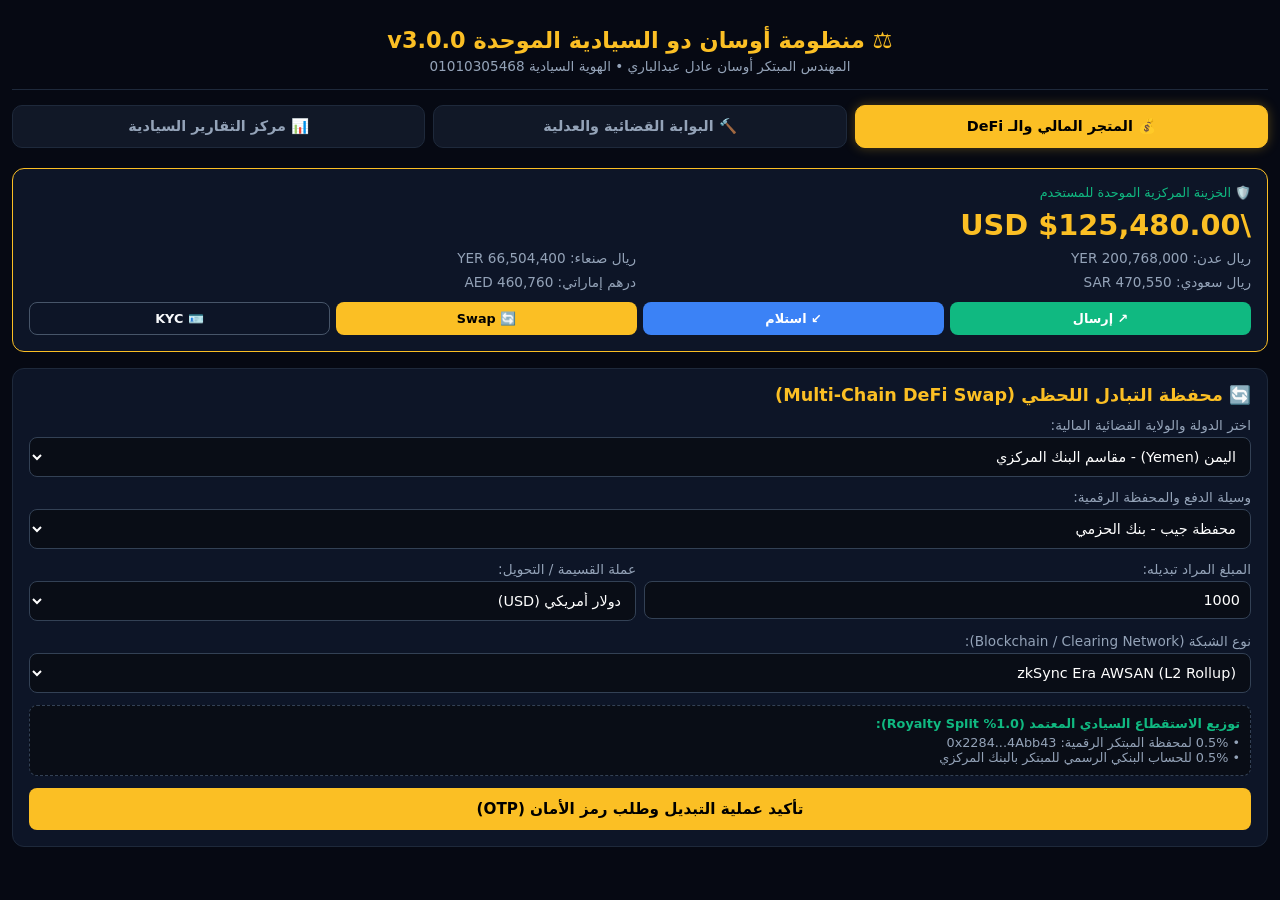
==== index.html @ c8f5630a "Create index.html" ====
<!DOCTYPE html>
<html lang="ar" dir="rtl">
<head>
    <meta charset="UTF-8">
    <meta name="viewport" content="width=device-width, initial-scale=1.0">
    <title>منظومة أوسان دو السيادية الموحدة | Awsan Dew Sovereign Mesh v3.0.0</title>
    <style>
        :root {
            --bg-main: #060913;
            --bg-card: #0d1527;
            --accent-gold: #fbbf24;
            --accent-blue: #3b82f6;
            --accent-emerald: #10b981;
            --accent-red: #ef4444;
            --border-color: #1e293b;
            --text-main: #f8fafc;
            --text-muted: #94a3b8;
        }

        * {
            box-sizing: border-box;
            font-family: system-ui, -apple-system, 'Segoe UI', Roboto, Helvetica, Arial, sans-serif;
        }

        body {
            background-color: var(--bg-main);
            color: var(--text-main);
            margin: 0;
            padding: 12px;
            direction: rtl;
        }

        .header-top {
            text-align: center;
            padding: 15px 10px;
            border-bottom: 1px solid var(--border-color);
            margin-bottom: 15px;
        }

        .header-title {
            color: var(--accent-gold);
            font-size: 1.4rem;
            font-weight: 800;
            margin: 0;
        }

        .header-sub {
            color: var(--text-muted);
            font-size: 0.85rem;
            margin-top: 5px;
        }

        /* Master Hub Switcher Buttons */
        .hub-switcher {
            display: grid;
            grid-template-columns: repeat(3, 1fr);
            gap: 8px;
            margin-bottom: 20px;
        }

        .btn-hub {
            padding: 12px 8px;
            border-radius: 10px;
            font-weight: bold;
            font-size: 0.9rem;
            border: 1px solid var(--border-color);
            background: #111827;
            color: var(--text-muted);
            cursor: pointer;
            transition: all 0.2s;
        }

        .btn-hub.active {
            background: var(--accent-gold);
            color: #000;
            border-color: var(--accent-gold);
            box-shadow: 0 0 12px rgba(251, 191, 36, 0.3);
        }

        .hub-content {
            display: none;
        }

        .hub-content.active {
            display: block;
        }

        .card {
            background: var(--bg-card);
            border: 1px solid var(--border-color);
            border-radius: 12px;
            padding: 16px;
            margin-bottom: 16px;
        }

        .card-title {
            font-size: 1.1rem;
            font-weight: 700;
            margin-top: 0;
            margin-bottom: 12px;
            display: flex;
            align-items: center;
            gap: 8px;
        }

        .form-group {
            margin-bottom: 12px;
        }

        .form-group label {
            display: block;
            font-size: 0.85rem;
            color: var(--text-muted);
            margin-bottom: 4px;
        }

        .form-control {
            width: 100%;
            padding: 10px;
            border-radius: 8px;
            background: #090d16;
            border: 1px solid #334155;
            color: #fff;
            font-size: 0.9rem;
        }

        .form-control:focus {
            outline: none;
            border-color: var(--accent-blue);
        }

        .btn-action {
            width: 100%;
            padding: 12px;
            border-radius: 8px;
            font-weight: bold;
            border: none;
            cursor: pointer;
            display: flex;
            align-items: center;
            justify-content: center;
            gap: 8px;
            font-size: 0.95rem;
            transition: background 0.2s;
        }

        .btn-emerald { background: var(--accent-emerald); color: #fff; }
        .btn-blue { background: var(--accent-blue); color: #fff; }
        .btn-gold { background: var(--accent-gold); color: #000; }
        .btn-outline { background: transparent; border: 1px solid #475569; color: var(--text-main); }

        /* Print Spooler Isolated Layer لمنع الصفحات البيضاء */
        #print-mount-point {
            display: none;
        }

        @media print {
            body > *:not(#print-mount-point) {
                display: none !important;
            }
            #print-mount-point {
                display: block !important;
                background: #fff !important;
                color: #000 !important;
                padding: 20px !important;
            }
        }
    </style>
</head>
<body>

    <!-- الترويسة الرئيسية السيادية -->
    <div class="header-top">
        <h1 class="header-title">⚖️ منظومة أوسان دو السيادية الموحدة v3.0.0</h1>
        <div class="header-sub">المهندس المبتكر أوسان عادل عبدالباري • الهوية السيادية 01010305468</div>
    </div>

    <!-- مفاتيح التبديل العلوية -->
    <div class="hub-switcher">
        <button id="btn-hub-financial" class="btn-hub active" onclick="switchHub('FINANCIAL')">💰 المتجر المالي والـ DeFi</button>
        <button id="btn-hub-judicial" class="btn-hub" onclick="switchHub('JUDICIAL')">🔨 البوابة القضائية والعدلية</button>
        <button id="btn-hub-reports" class="btn-hub" onclick="switchHub('REPORTS')">📊 مركز التقارير السيادية</button>
    </div>

    <!-- 1. المستودع المالي والـ DeFi -->
    <div id="hub-financial" class="hub-content active">
        <!-- الخزينة المركزية الموحدة للمستخدم -->
        <div class="card" style="border-color: var(--accent-gold);">
            <div style="font-size: 0.8rem; color: var(--accent-emerald);">🛡️ الخزينة المركزية الموحدة للمستخدم</div>
            <h2 style="margin: 8px 0; color: var(--accent-gold); font-size: 1.8rem;">\$125,480.00 USD</h2>
            <div style="display: grid; grid-template-columns: 1fr 1fr; gap: 8px; font-size: 0.85rem; color: var(--text-muted); margin-bottom: 12px;">
                <div>ريال عدن: 200,768,000 YER</div>
                <div>ريال صنعاء: 66,504,400 YER</div>
                <div>ريال سعودي: 470,550 SAR</div>
                <div>درهم إماراتي: 460,760 AED</div>
            </div>

            <div style="display: grid; grid-template-columns: repeat(4, 1fr); gap: 6px;">
                <button class="btn-action btn-emerald" style="padding: 8px 4px; font-size: 0.8rem;">↗️ إرسال</button>
                <button class="btn-action btn-blue" style="padding: 8px 4px; font-size: 0.8rem;">↙️ استلام</button>
                <button class="btn-action btn-gold" style="padding: 8px 4px; font-size: 0.8rem;" onclick="scrollToSwap()">🔄 Swap</button>
                <button class="btn-action btn-outline" style="padding: 8px 4px; font-size: 0.8rem;">🪪 KYC</button>
            </div>
        </div>

        <!-- محرك الـ Multi-Chain Swap وقسائم الشراء -->
        <div id="swap-section" class="card">
            <h3 class="card-title" style="color: var(--accent-gold);">🔄 محفظة التبادل اللحظي (Multi-Chain DeFi Swap)</h3>
            
            <div class="form-group">
                <label>اختر الدولة والولاية القضائية المالية:</label>
                <select id="country-select" class="form-control" onchange="handleCountryChange()">
                    <option value="YE">اليمن (Yemen) - مقاسم البنك المركزي</option>
                    <option value="SA">المملكة العربية السعودية (KSA) - مدى & سداد</option>
                    <option value="AE">الإمارات العربية المتحدة (UAE) - مقسم آني</option>
                    <option value="EG">مصر (Egypt) - شبكة ميزة & إنستاباي</option>
                    <option value="INTL">دولي / شبكات الويب 3 المشفرة</option>
                    <option value="OTHER">أخرى (إدخال دولة غير مدرجة يدوياً)</option>
                </select>
            </div>

            <div id="other-country-box" class="form-group" style="display:none;">
                <label>اسم الدولة المدخلة يدوياً:</label>
                <input type="text" class="form-control" placeholder="أدخل اسم الدولة...">
            </div>

            <div class="form-group">
                <label>وسيلة الدفع والمحفظة الرقمية:</label>
                <select id="payment-rail" class="form-control" onchange="handlePaymentRailChange()"></select>
            </div>

            <!-- خيار التقسيط الإسلامي BNPL (تمارا / تابي) -->
            <div id="bnpl-box" style="display:none; margin-bottom: 12px; background: rgba(245, 158, 11, 0.1); border: 1px solid var(--accent-gold); border-radius: 8px; padding: 12px;">
                <div style="font-weight: bold; color: var(--accent-gold); margin-bottom: 6px;">🛍️ خيار التقسيط الإسلامي المعتمد (تمارا - Tamara):</div>
                <div style="font-size: 0.85rem; color: #cbd5e1; margin-bottom: 8px;">قسّم فاتورتك على 4 دفعات شهرية بدون فوائد أو رسوم خفية.</div>
                <div style="display: grid; grid-template-columns: 1fr 1fr; gap: 8px;">
                    <input type="text" class="form-control" placeholder="الهوية الوطنية / الإقامة">
                    <input type="tel" class="form-control" placeholder="رقم الجوال بنفاذ">
                </div>
            </div>

            <div style="display: grid; grid-template-columns: 1fr 1fr; gap: 8px;" class="form-group">
                <div>
                    <label>المبلغ المراد تبديله:</label>
                    <input type="number" id="swap-amount" class="form-control" value="1000">
                </div>
                <div>
                    <label>عملة القسيمة / التحويل:</label>
                    <select id="swap-currency" class="form-control">
                        <option value="USD">دولار أمريكي (USD)</option>
                        <option value="YER_ADE">ريال يمني - عدن (YER)</option>
                        <option value="YER_SAN">ريال يمني - صنعاء (YER)</option>
                        <option value="SAR">ريال سعودي (SAR)</option>
                        <option value="AED">درهم إماراتي (AED)</option>
                        <option value="USDT">تيذر رقمي (USDT)</option>
                    </select>
                </div>
            </div>

            <div class="form-group">
                <label>نوع الشبكة (Blockchain / Clearing Network):</label>
                <select id="swap-network" class="form-control">
                    <option value="ZK">zkSync Era AWSAN (L2 Rollup)</option>
                    <option value="AVAX">Avalanche C-Chain</option>
                    <option value="BSC">BNB Smart Chain</option>
                    <option value="ETH">Ethereum Mainnet</option>
                    <option value="SOL">Solana Network</option>
                    <option value="CBY">مقسم البنك المركزي اليمني الوطني</option>
                </select>
            </div>

            <div style="background: #090d16; border: 1px dashed #334155; border-radius: 8px; padding: 10px; font-size: 0.8rem; margin-bottom: 12px;">
                <div style="color: var(--accent-emerald); font-weight: bold;">توزيع الاستقطاع السيادي المعتمد (1.0% Royalty Split):</div>
                <div style="color: var(--text-muted); margin-top: 4px;">• 0.5% لمحفظة المبتكر الرقمية: 0x2284...4Abb43</div>
                <div style="color: var(--text-muted);">• 0.5% للحساب البنكي الرسمي للمبتكر بالبنك المركزي</div>
            </div>

            <button class="btn-action btn-gold" onclick="executeSwapProcess()">تأكيد عملية التبديل وطلب رمز الأمان (OTP)</button>
        </div>
    </div>

    <!-- 2. المستودع القضائي والعدلي -->
    <div id="hub-judicial" class="hub-content">
        <div class="card" style="border-color: var(--accent-emerald);">
            <div style="display: flex; justify-content: space-between; align-items: center; margin-bottom: 10px;">
                <h3 class="card-title" style="color: var(--accent-emerald); margin: 0;">🏛️ قيد الدعاوى والمحاكم (الجلسات الافتراضية E2EE)</h3>
                <span style="font-size: 0.75rem; color: #10b981; border: 1px solid #10b981; padding: 2px 8px; border-radius: 12px;">مطابق بالتانية</span>
            </div>

            <div class="form-group">
                <label>فضيلة القاضي / رئيس المحكمة:</label>
                <input type="text" class="form-control" value="فضيلة القاضي / عبدالحكيم النجاشي (رئيس المحكمة - EMP-003)">
            </div>

            <!-- ضابط وقائع الجلسة الصوتي AI Stenographer -->
            <div style="border: 1px solid #059669; border-radius: 10px; padding: 14px; margin-bottom: 16px; background: rgba(6, 78, 59, 0.15);">
                <div style="display: flex; justify-content: space-between; align-items: center; margin-bottom: 10px;">
                    <div>
                        <h4 style="color: #34d399; margin: 0; font-size: 1.05rem; font-weight: bold;">
                            🎙️ ضابط وقائع الجلسة الصوتي ومحول الصوت إلى نص بالذكاء الاصطناعي (AI Stenographer)
                        </h4>
                        <p style="color: #94a3b8; font-size: 0.8rem; margin: 4px 0 0 0;">
                            تسجيل وتوثيق أقوال الخصوم والمحامين واستجوابات القاضي صوتياً، وتحويلها لحظياً إلى محضر جلسة مكتوب بدقة، مع استخراج التناقضات القانونية آلياً.
                        </p>
                    </div>
                    <span style="border: 1px solid #10b981; color: #34d399; font-size: 0.75rem; padding: 4px 8px; border-radius: 16px; background: rgba(16, 185, 129, 0.1); text-align: center;">
                        Speech-to-Text<br>• Gemini Legal
                    </span>
                </div>

                <div style="display: flex; gap: 8px; flex-wrap: wrap; margin-bottom: 10px;">
                    <button id="btn-mic" class="btn-action btn-emerald" style="flex: 1;" onclick="toggleRecording()">
                        🎙️ <span id="lbl-mic">تفعيل الميكروفون الفعلي وبدء التسجيل</span>
                    </button>
                    <button class="btn-action btn-outline" style="flex: 1;" onclick="simulateStenography()">
                        ⌨️ محاكاة تدوين مرافعة فورية
                    </button>
                </div>

                <div style="background: rgba(15, 23, 42, 0.6); border: 1px dashed #334155; border-radius: 8px; padding: 8px 12px; margin-bottom: 10px;">
                    <label style="color: #94a3b8; font-size: 0.8rem; display: block; margin-bottom: 4px;">📁 أو ارفع ملف تسجيل صوتي مسجل من هاتفك:</label>
                    <input type="file" accept="audio/*" class="form-control" onchange="handleAudioUpload(event)">
                </div>

                <textarea id="stenographer-text" rows="4" class="form-control" placeholder="سيظهر هنا تفريغ المرافعة الصوتية ومحضر الجلسة لحظة بلحظة بالذكاء الاصطناعي..."></textarea>
            </div>

            <!-- مساعد القاضي الذكي AI Judicial Co-Pilot -->
            <div style="border: 1px solid #2563eb; border-radius: 10px; padding: 14px; background: rgba(30, 58, 138, 0.15);">
                <div style="display: flex; justify-content: space-between; align-items: center; margin-bottom: 10px;">
                    <div>
                        <h4 style="color: #60a5fa; margin: 0; font-size: 1.05rem; font-weight: bold;">
                            ⚖️ مساعد القاضي الذكي (AI Judicial Co-Pilot & Legal Intelligence)
                        </h4>
                        <p style="color: #94a3b8; font-size: 0.8rem; margin: 4px 0 0 0;">
                            يقوم الذكاء الاصطناعي السيادي بتحليل أوراق الدعوى، تلخيص دفوع الخصوم، استخراج السوابق القضائية ومواد القانون اليمني والسعودي والمقارن، وصياغة مسودة قرار استرشادي لفضيلة القاضي دون الإخلال باستقلال القضاء.
                        </p>
                    </div>
                    <span style="border: 1px solid #3b82f6; color: #60a5fa; font-size: 0.75rem; padding: 4px 8px; border-radius: 16px; background: rgba(59, 130, 246, 0.1); text-align: center;">
                        Powered by<br>Gemini
                    </span>
                </div>

                <button class="btn-action btn-blue" onclick="analyzeCaseAi()">
                    🖋️ تحليل وقائع الدعوى واقتراح مسودة القرار الاسترشادي
                </button>

                <div id="ai-case-output" style="display: none; margin-top: 10px; background: #090d16; border: 1px solid #1e3a8a; border-radius: 8px; padding: 12px; font-size: 0.85rem; line-height: 1.6;"></div>
            </div>

            <!-- لوحة التوقيع الحي عالي الدقة المعزول للطباعة -->
            <div style="margin-top: 16px; border: 1px solid #334155; border-radius: 10px; padding: 14px;">
                <div style="font-weight: bold; color: var(--accent-gold); margin-bottom: 8px;">✍️ لوحة التوقيع الحي المعتمد (معزول للطباعة):</div>
                <canvas id="sig-pad" width="400" height="120" style="width: 100%; height: 120px; background: #000; border: 1px solid #475569; border-radius: 6px; touch-action: none;"></canvas>
                <div style="display: flex; gap: 8px; margin-top: 8px;">
                    <button class="btn-action btn-outline" style="flex: 1; padding: 6px;" onclick="clearSignature()">مسح التوقيع</button>
                    <button class="btn-action btn-emerald" style="flex: 1; padding: 6px;" onclick="saveAndPrintDoc()">🖨️ طباعة الصك (PDF ناصع)</button>
                </div>
            </div>
        </div>
    </div>

    <!-- 3. مركز التقارير السيادية -->
    <div id="hub-reports" class="hub-content">
        <div class="card">
            <h3 class="card-title" style="color: var(--accent-blue);">📊 مركز التقارير السيادية الشامل</h3>
            <p style="font-size: 0.85rem; color: var(--text-muted);">استخراج وطباعة تقارير الأداء المالي، التوثيق العقاري RWA، والتدقيق الرقابي.</p>
            <div class="form-group">
                <label>نوع التقرير المطلوب:</label>
                <select class="form-control">
                    <option>تقرير صكوك RWA المسجلة والمطابقة</option>
                    <option>تقرير العمليات المالية ومقاصة الـ Multi-Chain Swap</option>
                    <option>تقرير التدقيق المحاسبي الموحد واستقطاعات الخزينة (1.0%)</option>
                </select>
            </div>
            <button class="btn-action btn-blue" onclick="alert('جاري إعداد وتصدير التقرير...')">📑 توليد التقرير وطباعته</button>
        </div>
    </div>

    <!-- نقطة العزل للطباعة لمنع الصفحات البيضاء (Print Mount Point) -->
    <div id="print-mount-point">
        <div id="print-doc-body" style="padding: 20px; border: 2px solid #000; direction: rtl;"></div>
    </div>

    <script>
        function switchHub(hub) {
            document.querySelectorAll('.hub-content').forEach(el => el.classList.remove('active'));
            document.querySelectorAll('.btn-hub').forEach(el => el.classList.remove('active'));

            if (hub === 'FINANCIAL') {
                document.getElementById('hub-financial').classList.add('active');
                document.getElementById('btn-hub-financial').classList.add('active');
            } else if (hub === 'JUDICIAL') {
                document.getElementById('hub-judicial').classList.add('active');
                document.getElementById('btn-hub-judicial').classList.add('active');
            } else if (hub === 'REPORTS') {
                document.getElementById('hub-reports').classList.add('active');
                document.getElementById('btn-hub-reports').classList.add('active');
            }
        }

        function scrollToSwap() {
            document.getElementById('swap-section').scrollIntoView({ behavior: 'smooth' });
        }

        const countryWallets = {
            'YE': [
                { id: 'JAIB', name: 'محفظة جيب - بنك الحزمي' },
                { id: 'QUTAIBI', name: 'القطيبي موبايل - بنك القطيبي' },
                { id: 'KURIMI', name: 'الكريمي جوال / حاسب' },
                { id: 'ONECASH', name: 'ون كاش - كاك بنك' },
                { id: 'BNPL_YE', name: 'قاسط باي (التقسيط المحلي اليمني المضمون)' }
            ],
            'SA': [
                { id: 'TAMARA', name: 'تمارا (Tamara) - تقسيط 4 دفعات إسلامي' },
                { id: 'TABBY', name: 'تابي (Tabby) - قسمها على 4' },
                { id: 'STC', name: 'STC Pay - شركة المدفوعات الرقمية' },
                { id: 'MADA', name: 'بطاقة مدى / فيزا الراجحي والأهلي' }
            ],
            'AE': [
                { id: 'AANI', name: 'منصة آني (Aani) - مصرف الإمارات المركزي' },
                { id: 'TABBY_AE', name: 'تابي الإمارات (تقسيط بدون فوائد)' },
                { id: 'EMOD', name: 'e& money - محفظة اتصالات' }
            ],
            'EG': [
                { id: 'INSTAPAY', name: 'إنستاباي (InstaPay) - البنك المركزي المصري' },
                { id: 'VALU', name: 'فاليو (valU) - تقسيط مشتريات' },
                { id: 'MEEZA', name: 'بطاقة ميزة الوطنية' }
            ],
            'INTL': [
                { id: 'USDT_VAULT', name: 'USDT Multi-Chain Vault' },
                { id: 'METAMASK', name: 'MetaMask / WalletConnect' }
            ],
            'OTHER': [
                { id: 'MANUAL', name: 'إدخال وسيلة دفع مخصصة' }
            ]
        };

        function handleCountryChange() {
            const country = document.getElementById('country-select').value;
            const railSelect = document.getElementById('payment-rail');
            const otherBox = document.getElementById('other-country-box');

            otherBox.style.display = country === 'OTHER' ? 'block' : 'none';

            railSelect.innerHTML = '';
            const wallets = countryWallets[country] || countryWallets['INTL'];
            wallets.forEach(w => {
                const opt = document.createElement('option');
                opt.value = w.id;
                opt.textContent = w.name;
                railSelect.appendChild(opt);
            });

            handlePaymentRailChange();
        }

        function handlePaymentRailChange() {
            const rail = document.getElementById('payment-rail').value;
            const bnplBox = document.getElementById('bnpl-box');
            bnplBox.style.display = (rail === 'TAMARA' || rail === 'TABBY' || rail === 'TABBY_AE') ? 'block' : 'none';
        }

        function executeSwapProcess() {
            const code = Math.floor(100000 + Math.random() * 900000);
            alert(`تم توليد رمز الأمان السيادي (OTP): ${code}\nيرجى تأكيد الخصم المباشر بنجاح.`);
        }

        let isRecording = false;
        let recognition = null;

        function toggleRecording() {
            const lbl = document.getElementById('lbl-mic');
            const btn = document.getElementById('btn-mic');
            const output = document.getElementById('stenographer-text');

            if (!('webkitSpeechRecognition' in window) && !('SpeechRecognition' in window)) {
                alert("المتصفح الحالي لا يدعم التسجيل المباشر عبر الميكروفون، يمكنك الضغط على 'محاكاة تدوين مرافعة فورية'.");
                return;
            }

            if (!isRecording) {
                const SpeechRec = window.SpeechRecognition || window.webkitSpeechRecognition;
                recognition = new SpeechRec();
                recognition.lang = 'ar-YE';
                recognition.continuous = true;
                recognition.interimResults = true;

                recognition.onstart = function() {
                    isRecording = true;
                    btn.classList.remove('btn-emerald');
                    btn.classList.add('btn-action');
                    btn.style.background = '#dc2626';
                    lbl.innerText = 'إيقاف التسجيل الصوتي الجاري... (استماع حي)';
                };

                recognition.onresult = function(e) {
                    let text = '';
                    for (let i = e.resultIndex; i < e.results.length; ++i) {
                        text += e.results[i][0].transcript;
                    }
                    output.value += '\n[مرافعة حية]: ' + text;
                };

                recognition.onend = function() {
                    isRecording = false;
                    btn.style.background = '';
                    btn.classList.add('btn-emerald');
                    lbl.innerText = 'تفعيل الميكروفون الفعلي وبدء التسجيل';
                };

                recognition.start();
            } else {
                if (recognition) recognition.stop();
            }
        }

        function simulateStenography() {
            document.getElementById('stenographer-text').value = 
`[محضر ضبط وقائع الجلسة الافتراضية - الدائرة التجارية الأولى]:
- القاضي: هل يحضر وكيل المدعي؟
- محامي المدعي: نعم سيدي القاضي، حاضر بالوكالة الموثقة، ونلتمس إلزام المدعى عليه بسداد التزامات الصك العقاري RWA الموثق عبر المقسم الموحد.
- محامي المدعى عليه: نطلب أجلاً للرد ومطابقة القيد في السجل العيني ونتمسك بطلب التحقق من الحوالة البنكية.
- قرار الدائرة: تأجيل الجلسة لمدة 3 أيام مع تكليف الطرفين بإيداع المذكرات إلكترونياً.`;
        }

        function handleAudioUpload(e) {
            const file = e.target.files[0];
            if (file) {
                document.getElementById('stenographer-text').value = 
`[تفريغ الذكاء الاصطناعي للملف الصوتي: ${file.name}]:
تم استخراج كامل أقوال الخصوم وإدراجها في مسودة محضر الجلسة بنجاح مع ربط التوقيع الزمني المشفر.`;
            }
        }

        function analyzeCaseAi() {
            const out = document.getElementById('ai-case-output');
            out.style.display = 'block';
            out.innerHTML = `
                <div style="color: #60a5fa; font-weight: bold; margin-bottom: 6px;">📋 مسودة القرار القضائي التمهيدي المقترح (Gemini Legal):</div>
                <div>1. صحة ونفاذ الصك العقاري الموثق رقم (AWSAN-RWA-2026-904) وفقاً لقانون التوثيق.</div>
                <div>2. تكليف المدعى عليه بتقديم سند المقاصة البنكية عبر مقسم البنك المركزي خلال المهلة القانونية.</div>
                <div>3. إلزام أمانة السر بتوثيق التوقيع الحي للطرفين في محضر الصلح الإلكتروني.</div>
            `;
        }

        const canvas = document.getElementById('sig-pad');
        const ctx = canvas.getContext('2d');
        let painting = false;

        function startPosition(e) {
            painting = true;
            draw(e);
        }

        function finishedPosition() {
            painting = false;
            ctx.beginPath();
        }

        function draw(e) {
            if (!painting) return;
            e.preventDefault();
            const rect = canvas.getBoundingClientRect();
            const x = (e.clientX || (e.touches && e.touches[0].clientX)) - rect.left;
            const y = (e.clientY || (e.touches && e.touches[0].clientY)) - rect.top;

            ctx.lineWidth = 2;
            ctx.lineCap = 'round';
            ctx.strokeStyle = '#fbbf24';

            ctx.lineTo(x, y);
            ctx.stroke();
            ctx.beginPath();
            ctx.moveTo(x, y);
        }

        canvas.addEventListener('mousedown', startPosition);
        canvas.addEventListener('mouseup', finishedPosition);
        canvas.addEventListener('mousemove', draw);
        canvas.addEventListener('touchstart', startPosition);
        canvas.addEventListener('touchend', finishedPosition);
        canvas.addEventListener('touchmove', draw);

        function clearSignature() {
            ctx.clearRect(0, 0, canvas.width, canvas.height);
        }

        function saveAndPrintDoc() {
            const dataUrl = canvas.toDataURL();
            const mount = document.getElementById('print-doc-body');
            mount.innerHTML = `
                <div style="text-align: center; border-bottom: 2px solid #000; padding-bottom: 10px; margin-bottom: 20px;">
                    <h2>الجمهورية اليمنية - وزارة العدل</h2>
                    <h3>صك إثبات ملكية ومحضر جلسة قضائية موحد</h3>
                    <p>رقم القيد السيادي: AWSAN-SOV-2026-01010305468</p>
                </div>
                <div style="line-height: 1.8; margin-bottom: 30px;">
                    <p><strong>الدائرة القضائية:</strong> الدائرة التجارية الأولى بمحكمة استئناف الأمانة</p>
                    <p><strong>رئيس الدائرة:</strong> فضيلة القاضي / عبدالحكيم النجاشي</p>
                    <p><strong>الوقائع المقيدة:</strong> تم توثيق تداول الحصة العقارية RWA وسداد الرسوم المقررة للبنك المركزي ومحفظة المبتكر بنسبة 1.0% بنجاح.</p>
                </div>
                <div style="margin-top: 40px; display: flex; justify-content: space-between; align-items: flex-end;">
                    <div style="text-align: center;">
                        <div>ختم المحكمة والتوثيق الإلكتروني</div>
                        <div style="font-family: monospace; margin-top: 10px;">[CBY-VERIFIED-STAMP]</div>
                    </div>
                    <div style="text-align: center;">
                        <div>التوقيع الحي المعتمد لفضيلة ناظر الدعوى والطرفين:</div>
                        <img src="${dataUrl}" style="max-width: 200px; height: auto; border: 1px solid #ccc; margin-top: 8px;">
                    </div>
                </div>
            `;

            setTimeout(() => {
                window.print();
            }, 100);
        }

        handleCountryChange();
    </script>
</body>
</html>
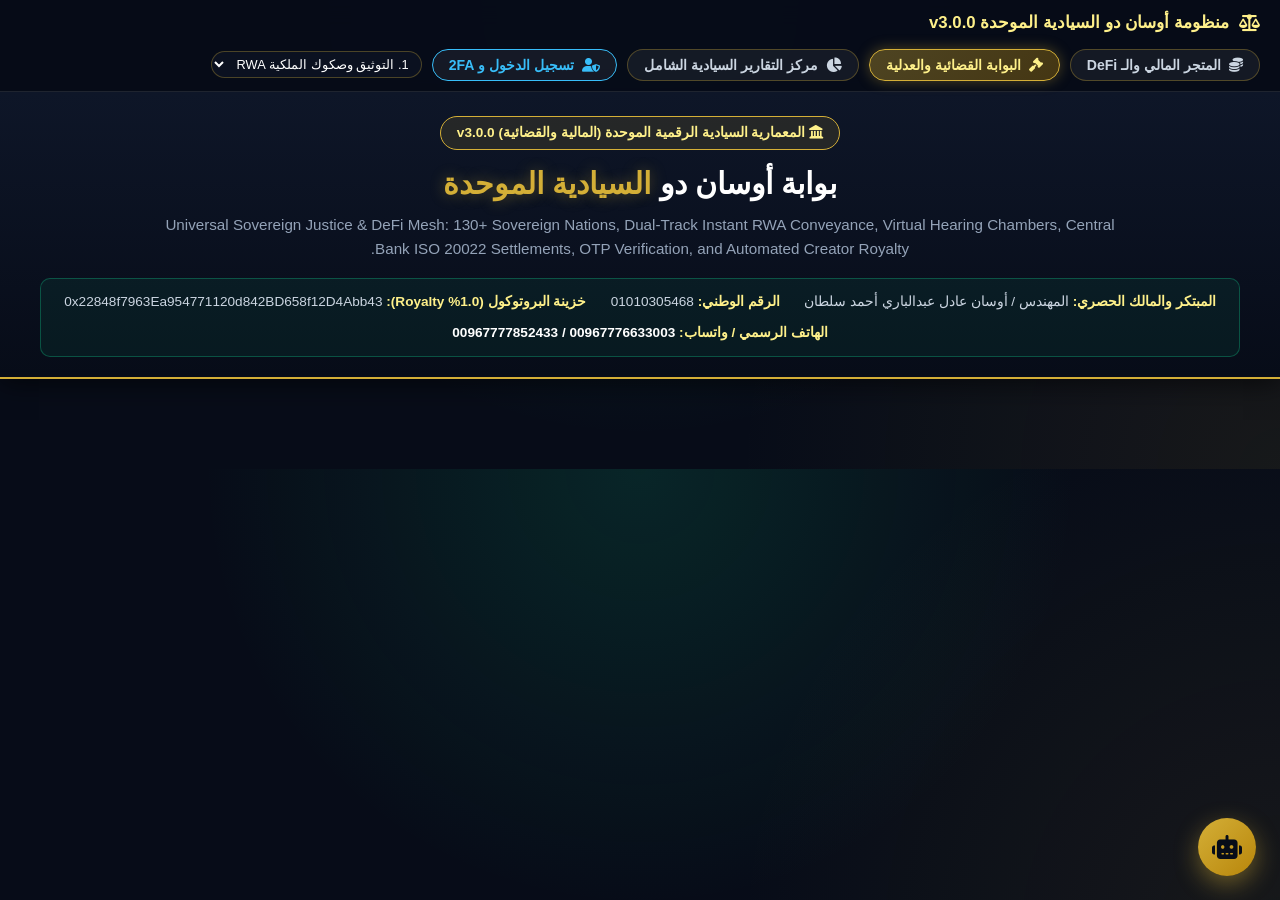
==== commit 9e6aa475: "Rename A1.html to index.html" ====
--- a/index.html
+++ b/index.html
@@ -3,621 +3,3760 @@
 <head>
     <meta charset="UTF-8">
     <meta name="viewport" content="width=device-width, initial-scale=1.0">
-    <title>منظومة أوسان دو السيادية الموحدة | Awsan Dew Sovereign Mesh v3.0.0</title>
+    <title>بوابة أوسان دو السيادية الموحدة (المالية والقضائية) | Awsan Dew Unified Sovereign Gateway</title>
+    <link rel="stylesheet" href="https://cdnjs.cloudflare.com/ajax/libs/font-awesome/6.4.0/css/all.min.css">
     <style>
         :root {
-            --bg-main: #060913;
-            --bg-card: #0d1527;
-            --accent-gold: #fbbf24;
-            --accent-blue: #3b82f6;
-            --accent-emerald: #10b981;
-            --accent-red: #ef4444;
-            --border-color: #1e293b;
+            --bg-primary: #070c18;
+            --bg-secondary: #0e1628;
+            --card-bg: rgba(14, 22, 40, 0.94);
+            --gold: #d4af37;
+            --gold-light: #fef08a;
+            --emerald: #10b981;
+            --emerald-dark: #065f46;
+            --blue: #38bdf8;
+            --blue-dark: #0369a1;
+            --crimson: #f43f5e;
+            --purple: #c084fc;
             --text-main: #f8fafc;
             --text-muted: #94a3b8;
-        }
-
-        * {
-            box-sizing: border-box;
-            font-family: system-ui, -apple-system, 'Segoe UI', Roboto, Helvetica, Arial, sans-serif;
-        }
-
+            --border: rgba(212, 175, 55, 0.32);
+            --border-hover: rgba(212, 175, 55, 0.75);
+        }
+        * { box-sizing: border-box; margin: 0; padding: 0; font-family: 'Segoe UI', Tahoma, Geneva, Verdana, sans-serif; }
         body {
-            background-color: var(--bg-main);
+            background-color: var(--bg-primary);
             color: var(--text-main);
-            margin: 0;
-            padding: 12px;
-            direction: rtl;
-        }
-
-        .header-top {
-            text-align: center;
-            padding: 15px 10px;
-            border-bottom: 1px solid var(--border-color);
-            margin-bottom: 15px;
-        }
-
-        .header-title {
-            color: var(--accent-gold);
-            font-size: 1.4rem;
-            font-weight: 800;
-            margin: 0;
-        }
-
-        .header-sub {
-            color: var(--text-muted);
-            font-size: 0.85rem;
-            margin-top: 5px;
-        }
-
-        /* Master Hub Switcher Buttons */
-        .hub-switcher {
-            display: grid;
-            grid-template-columns: repeat(3, 1fr);
-            gap: 8px;
-            margin-bottom: 20px;
-        }
-
-        .btn-hub {
-            padding: 12px 8px;
-            border-radius: 10px;
-            font-weight: bold;
-            font-size: 0.9rem;
-            border: 1px solid var(--border-color);
-            background: #111827;
-            color: var(--text-muted);
-            cursor: pointer;
-            transition: all 0.2s;
-        }
-
-        .btn-hub.active {
-            background: var(--accent-gold);
-            color: #000;
-            border-color: var(--accent-gold);
-            box-shadow: 0 0 12px rgba(251, 191, 36, 0.3);
-        }
-
-        .hub-content {
-            display: none;
-        }
-
-        .hub-content.active {
-            display: block;
-        }
-
-        .card {
-            background: var(--bg-card);
-            border: 1px solid var(--border-color);
-            border-radius: 12px;
-            padding: 16px;
-            margin-bottom: 16px;
-        }
-
-        .card-title {
-            font-size: 1.1rem;
-            font-weight: 700;
-            margin-top: 0;
-            margin-bottom: 12px;
+            line-height: 1.6;
+            padding-bottom: 70px;
+            background-image: radial-gradient(circle at 50% 0%, rgba(16, 185, 129, 0.15) 0%, transparent 55%), radial-gradient(circle at 100% 100%, rgba(212, 175, 55, 0.08) 0%, transparent 40%);
+        }
+
+        .top-navbar {
+            background: rgba(7, 12, 24, 0.97);
+            border-bottom: 1px solid rgba(255, 255, 255, 0.1);
+            padding: 10px 20px;
+            display: flex;
+            justify-content: space-between;
+            align-items: center;
+            flex-wrap: wrap;
+            gap: 12px;
+            position: sticky;
+            top: 0;
+            z-index: 1000;
+            backdrop-filter: blur(12px);
+        }
+        .portal-brand {
             display: flex;
             align-items: center;
+            gap: 10px;
+            font-weight: 700;
+            color: var(--gold-light);
+            font-size: 1.05rem;
+        }
+        .top-nav-actions {
+            display: flex;
+            align-items: center;
+            gap: 10px;
+            flex-wrap: wrap;
+        }
+        .hub-switch-btn {
+            background: rgba(255, 255, 255, 0.06);
+            border: 1px solid var(--border);
+            color: #cbd5e1;
+            padding: 7px 16px;
+            border-radius: 20px;
+            cursor: pointer;
+            font-size: 0.88rem;
+            font-weight: 700;
+            display: inline-flex;
+            align-items: center;
             gap: 8px;
-        }
-
-        .form-group {
-            margin-bottom: 12px;
-        }
-
-        .form-group label {
-            display: block;
+            transition: all 0.2s;
+        }
+        .hub-switch-btn:hover {
+            border-color: var(--gold);
+            color: #fff;
+            transform: translateY(-1px);
+        }
+        .hub-switch-btn.active {
+            background: linear-gradient(135deg, rgba(212, 175, 55, 0.35) 0%, rgba(184, 134, 11, 0.35) 100%);
+            border-color: var(--gold);
+            color: var(--gold-light);
+            box-shadow: 0 0 14px rgba(212,175,55,0.35);
+        }
+
+        .header {
+            background: linear-gradient(180deg, #0e1628 0%, #070c18 100%);
+            border-bottom: 2px solid var(--gold);
+            padding: 24px 20px 20px;
+            text-align: center;
+            box-shadow: 0 4px 25px rgba(0,0,0,0.6);
+            position: relative;
+        }
+        .badge {
+            display: inline-block;
+            background: rgba(212, 175, 55, 0.12);
+            color: var(--gold-light);
+            border: 1px solid var(--gold);
+            padding: 5px 16px;
+            border-radius: 25px;
             font-size: 0.85rem;
+            margin-bottom: 10px;
+            font-weight: 600;
+        }
+        h1 { font-size: 1.85rem; color: #fff; margin-bottom: 6px; font-weight: 800; }
+        h1 span { color: var(--gold); text-shadow: 0 0 15px rgba(212,175,55,0.4); }
+        .subtitle { color: var(--text-muted); font-size: 0.95rem; max-width: 980px; margin: 0 auto; }
+        
+        .owner-banner {
+            background: rgba(16, 185, 129, 0.08);
+            border: 1px solid rgba(16, 185, 129, 0.35);
+            border-radius: 10px;
+            max-width: 1200px;
+            margin: 16px auto 0;
+            padding: 12px 16px;
+            font-size: 0.85rem;
+            display: flex;
+            justify-content: space-around;
+            flex-wrap: wrap;
+            gap: 10px;
+            color: #cbd5e1;
+        }
+        .owner-banner strong { color: var(--gold-light); }
+        .phone-display { direction: ltr !important; unicode-bidi: isolate !important; display: inline-block; color: #fff; font-weight: 700; }
+
+        .container { max-width: 1240px; margin: 20px auto; padding: 0 16px; }
+        
+        .tabs-nav {
+            display: flex;
+            gap: 8px;
+            overflow-x: auto;
+            border-bottom: 2px solid rgba(255,255,255,0.08);
+            padding-bottom: 12px;
+            margin-bottom: 20px;
+            scrollbar-width: thin;
+        }
+        .tab-btn {
+            background: var(--bg-secondary);
+            border: 1px solid rgba(255,255,255,0.12);
             color: var(--text-muted);
-            margin-bottom: 4px;
-        }
-
-        .form-control {
-            width: 100%;
-            padding: 10px;
+            padding: 10px 14px;
             border-radius: 8px;
-            background: #090d16;
-            border: 1px solid #334155;
+            cursor: pointer;
+            font-size: 0.88rem;
+            white-space: nowrap;
+            display: flex;
+            align-items: center;
+            gap: 6px;
+            font-weight: 600;
+            transition: all 0.2s;
+        }
+        .tab-btn.active, .tab-btn:hover {
+            background: rgba(212, 175, 55, 0.15);
+            border-color: var(--gold);
+            color: var(--gold-light);
+        }
+
+        .card {
+            background: var(--card-bg);
+            border: 1px solid var(--border);
+            border-radius: 14px;
+            padding: 24px;
+            margin-bottom: 20px;
+            box-shadow: 0 10px 35px rgba(0,0,0,0.35);
+        }
+        .card-header {
+            display: flex;
+            justify-content: space-between;
+            align-items: center;
+            border-bottom: 1px solid rgba(255,255,255,0.08);
+            padding-bottom: 12px;
+            margin-bottom: 18px;
+            flex-wrap: wrap;
+            gap: 10px;
+        }
+        .card-header h2 { font-size: 1.25rem; color: var(--gold-light); display: flex; align-items: center; gap: 8px; }
+        .grid-2 { display: grid; grid-template-columns: repeat(auto-fit, minmax(280px, 1fr)); gap: 16px; margin-bottom: 16px; }
+        .grid-3 { display: grid; grid-template-columns: repeat(auto-fit, minmax(240px, 1fr)); gap: 16px; margin-bottom: 16px; }
+        .grid-4 { display: grid; grid-template-columns: repeat(auto-fit, minmax(180px, 1fr)); gap: 14px; margin-bottom: 16px; }
+
+        .form-group { display: flex; flex-direction: column; gap: 6px; }
+        .form-group label { font-size: 0.84rem; color: #cbd5e1; font-weight: 600; }
+        .form-group input, .form-group select, .form-group textarea {
+            background: rgba(11, 17, 32, 0.85);
+            border: 1px solid rgba(255,255,255,0.18);
+            border-radius: 8px;
+            padding: 10px 12px;
             color: #fff;
-            font-size: 0.9rem;
-        }
-
-        .form-control:focus {
+            font-size: 0.90rem;
             outline: none;
-            border-color: var(--accent-blue);
-        }
+            transition: all 0.2s;
+        }
+        .form-group input:focus, .form-group select:focus, .form-group textarea:focus {
+            border-color: var(--gold);
+            background: rgba(15, 23, 42, 0.95);
+        }
+        .custom-input-box { display: none; margin-top: 6px; }
+        .custom-input-box.active { display: block; }
+        .custom-input-box input { border-color: var(--gold); background: rgba(212, 175, 55, 0.08); }
 
         .btn-action {
-            width: 100%;
-            padding: 12px;
+            background: linear-gradient(135deg, var(--gold) 0%, #b8860b 100%);
+            color: #0b0f19;
+            border: none;
             border-radius: 8px;
-            font-weight: bold;
+            padding: 11px 22px;
+            font-weight: 700;
+            cursor: pointer;
+            display: inline-flex;
+            align-items: center;
+            gap: 8px;
+            font-size: 0.92rem;
+            transition: all 0.2s;
+        }
+        .btn-action:hover { opacity: 0.95; transform: translateY(-1px); }
+        .btn-secondary {
+            background: rgba(255,255,255,0.08);
+            color: #fff;
+            border: 1px solid rgba(255,255,255,0.2);
+            border-radius: 8px;
+            padding: 10px 18px;
+            cursor: pointer;
+            font-weight: 600;
+            display: inline-flex;
+            align-items: center;
+            gap: 6px;
+            font-size: 0.88rem;
+        }
+        .btn-emerald {
+            background: linear-gradient(135deg, var(--emerald) 0%, var(--emerald-dark) 100%);
+            color: #fff;
             border: none;
+            border-radius: 8px;
+            padding: 10px 18px;
+            font-weight: 700;
             cursor: pointer;
+            display: inline-flex;
+            align-items: center;
+            gap: 6px;
+        }
+        .btn-purple {
+            background: linear-gradient(135deg, var(--purple) 0%, #7e22ce 100%);
+            color: #fff;
+            border: none;
+            border-radius: 8px;
+            padding: 10px 18px;
+            font-weight: 700;
+            cursor: pointer;
+            display: inline-flex;
+            align-items: center;
+            gap: 6px;
+        }
+
+        .result-box {
+            background: rgba(5, 8, 17, 0.75);
+            border: 1px solid rgba(16, 185, 129, 0.35);
+            border-radius: 10px;
+            padding: 20px;
+            margin-top: 18px;
+            display: none;
+        }
+        .result-box.active { display: block; animation: fadeIn 0.3s ease; }
+        .result-header { color: var(--emerald); font-weight: 700; font-size: 1.05rem; margin-bottom: 12px; display: flex; align-items: center; gap: 8px; }
+        
+        .deed-certificate {
+            background: #ffffff;
+            color: #0f172a;
+            padding: 24px;
+            border-radius: 10px;
+            border: 4px double var(--gold);
+            position: relative;
+            margin-top: 14px;
+        }
+        .deed-certificate h3 { text-align: center; color: #1e293b; margin-bottom: 14px; font-size: 1.2rem; font-weight: 800; border-bottom: 2px solid var(--gold); padding-bottom: 6px; }
+        .cert-row { display: flex; justify-content: space-between; margin-bottom: 8px; border-bottom: 1px dashed #cbd5e1; padding-bottom: 4px; font-size: 0.88rem; }
+        .cert-row span { color: #475569; }
+        .cert-row strong { color: #0f172a; word-break: break-all; }
+        .cert-qr { display: flex; justify-content: space-between; align-items: center; margin-top: 16px; padding-top: 12px; border-top: 2px solid var(--gold); }
+        .qr-placeholder { background: #000; color: #fff; width: 80px; height: 80px; display: flex; flex-direction: column; align-items: center; justify-content: center; font-size: 0.72rem; text-align: center; border-radius: 6px; cursor: pointer; }
+
+        .balance-hero-grid {
+            display: grid;
+            grid-template-columns: repeat(auto-fit, minmax(240px, 1fr));
+            gap: 14px;
+            margin-bottom: 20px;
+        }
+        .balance-card-sub {
+            background: rgba(15, 23, 42, 0.75);
+            border: 1px solid var(--border);
+            border-radius: 10px;
+            padding: 14px;
+            position: relative;
+            overflow: hidden;
+        }
+        .balance-card-sub::before {
+            content: '';
+            position: absolute;
+            top: 0; right: 0; width: 4px; height: 100%;
+            background: var(--gold);
+        }
+        .balance-card-sub.crypto::before { background: var(--blue); }
+        .balance-card-sub.sovereign::before { background: var(--emerald); }
+
+        .ai-floating-btn {
+            position: fixed;
+            bottom: 24px;
+            right: 24px;
+            background: linear-gradient(135deg, var(--gold) 0%, #b8860b 100%);
+            color: #070c18;
+            width: 58px;
+            height: 58px;
+            border-radius: 50%;
             display: flex;
             align-items: center;
             justify-content: center;
-            gap: 8px;
-            font-size: 0.95rem;
-            transition: background 0.2s;
-        }
-
-        .btn-emerald { background: var(--accent-emerald); color: #fff; }
-        .btn-blue { background: var(--accent-blue); color: #fff; }
-        .btn-gold { background: var(--accent-gold); color: #000; }
-        .btn-outline { background: transparent; border: 1px solid #475569; color: var(--text-main); }
-
-        /* Print Spooler Isolated Layer لمنع الصفحات البيضاء */
-        #print-mount-point {
+            font-size: 1.5rem;
+            cursor: pointer;
+            box-shadow: 0 8px 25px rgba(212, 175, 55, 0.45);
+            z-index: 1500;
+            transition: all 0.25s cubic-bezier(0.175, 0.885, 0.32, 1.275);
+        }
+        .ai-floating-btn:hover {
+            transform: scale(1.08) rotate(5deg);
+        }
+        .ai-chat-drawer {
+            position: fixed;
+            bottom: 92px;
+            right: 24px;
+            width: 380px;
+            max-width: calc(100vw - 32px);
+            height: 520px;
+            max-height: calc(100vh - 120px);
+            background: var(--bg-secondary);
+            border: 2px solid var(--gold);
+            border-radius: 14px;
+            box-shadow: 0 15px 45px rgba(0,0,0,0.7);
+            z-index: 1500;
             display: none;
-        }
+            flex-direction: column;
+            overflow: hidden;
+            animation: fadeIn 0.25s ease;
+        }
+        .ai-chat-drawer.active { display: flex; }
+        .ai-chat-messages {
+            flex: 1;
+            padding: 14px;
+            overflow-y: auto;
+            font-size: 0.86rem;
+            display: flex;
+            flex-direction: column;
+            gap: 10px;
+        }
+        .ai-msg {
+            padding: 10px 12px;
+            border-radius: 10px;
+            max-width: 86%;
+            line-height: 1.5;
+        }
+        .ai-msg.user {
+            background: rgba(56, 189, 248, 0.15);
+            border: 1px solid rgba(56, 189, 248, 0.35);
+            align-self: flex-start;
+            color: #f0fdf4;
+        }
+        .ai-msg.bot {
+            background: rgba(212, 175, 55, 0.12);
+            border: 1px solid var(--border);
+            align-self: flex-end;
+            color: #fef08a;
+        }
+
+        .signature-box {
+            border: 2px dashed var(--gold);
+            border-radius: 8px;
+            padding: 14px;
+            background: rgba(255,255,255,0.02);
+            text-align: center;
+            margin: 14px 0;
+        }
+        .signature-canvas {
+            background: #ffffff;
+            border-radius: 6px;
+            cursor: crosshair;
+            display: block;
+            margin: 0 auto;
+            width: 100%;
+            max-width: 600px;
+            height: 140px;
+            touch-action: none;
+            box-shadow: inset 0 0 10px rgba(0,0,0,0.08);
+            border: 1px solid #cbd5e1;
+        }
+        .sig-toolbar { display: flex; justify-content: center; gap: 8px; margin-top: 8px; flex-wrap: wrap; }
+
+        .modal-overlay {
+            position: fixed;
+            top: 0; left: 0; right: 0; bottom: 0;
+            background: rgba(0, 0, 0, 0.85);
+            display: none;
+            align-items: center;
+            justify-content: center;
+            z-index: 2000;
+            backdrop-filter: blur(8px);
+            padding: 16px;
+        }
+        .modal-overlay.active { display: flex; animation: fadeIn 0.2s ease; }
+        .modal-content {
+            background: var(--bg-secondary);
+            border: 2px solid var(--gold);
+            border-radius: 14px;
+            width: 100%;
+            max-width: 800px;
+            max-height: 90vh;
+            overflow-y: auto;
+            padding: 22px;
+            position: relative;
+        }
+        .modal-header { display: flex; justify-content: space-between; align-items: center; border-bottom: 1px solid rgba(255,255,255,0.1); padding-bottom: 10px; margin-bottom: 14px; }
+        .modal-close { background: none; border: none; color: #cbd5e1; font-size: 1.4rem; cursor: pointer; }
+
+        .platform-sync-banner {
+            background: linear-gradient(135deg, rgba(16, 185, 129, 0.15) 0%, rgba(56, 189, 248, 0.15) 100%);
+            border: 1px solid rgba(16, 185, 129, 0.4);
+            border-radius: 10px;
+            padding: 14px;
+            margin-top: 12px;
+            display: none;
+        }
+        .platform-sync-banner.active { display: block; animation: fadeIn 0.3s ease; }
+        .sync-step { display: flex; align-items: center; gap: 8px; font-size: 0.83rem; margin-bottom: 4px; color: #cbd5e1; }
+        .sync-step i { color: #34d399; }
+
+        .search-report-toolbar {
+            background: rgba(255,255,255,0.03);
+            border: 1px solid var(--border);
+            border-radius: 10px;
+            padding: 14px;
+            margin-bottom: 16px;
+            display: flex;
+            gap: 10px;
+            flex-wrap: wrap;
+            align-items: center;
+            justify-content: space-between;
+        }
+        .search-input-wrapper {
+            position: relative;
+            flex: 1;
+            min-width: 250px;
+        }
+        .search-input-wrapper i {
+            position: absolute;
+            right: 12px;
+            top: 50%;
+            transform: translateY(-50%);
+            color: var(--gold);
+        }
+        .search-input-wrapper input {
+            width: 100%;
+            padding: 9px 36px 9px 12px;
+            background: rgba(11, 17, 32, 0.9);
+            border: 1px solid rgba(255,255,255,0.18);
+            border-radius: 8px;
+            color: #fff;
+            font-size: 0.88rem;
+        }
+
+        .otp-toast {
+            position: fixed;
+            top: 75px;
+            left: 20px;
+            background: linear-gradient(135deg, #0f172a 0%, #1e293b 100%);
+            border: 2px solid var(--gold);
+            border-radius: 10px;
+            padding: 14px 18px;
+            box-shadow: 0 10px 30px rgba(0,0,0,0.6);
+            z-index: 3000;
+            display: none;
+            max-width: 360px;
+            animation: slideIn 0.3s ease;
+        }
+        .otp-toast.active { display: block; }
+        @keyframes slideIn { from { transform: translateX(-100%); opacity: 0; } to { transform: translateX(0); opacity: 1; } }
 
         @media print {
-            body > *:not(#print-mount-point) {
-                display: none !important;
-            }
-            #print-mount-point {
-                display: block !important;
-                background: #fff !important;
-                color: #000 !important;
-                padding: 20px !important;
-            }
-        }
+            body > *:not(#print-mount-point) { display: none !important; }
+            body { background: #ffffff !important; color: #0f172a !important; padding: 0 !important; margin: 0 !important; width: 100% !important; }
+            #print-mount-point { display: block !important; visibility: visible !important; width: 100% !important; margin: 0 !important; padding: 0 !important; }
+            #print-mount-point * { visibility: visible !important; }
+            @page { size: A4 portrait; margin: 10mm 8mm 10mm 8mm; }
+        }
+        @keyframes fadeIn { from { opacity: 0; transform: translateY(6px); } to { opacity: 1; transform: translateY(0); } }
     </style>
 </head>
 <body>
 
-    <!-- الترويسة الرئيسية السيادية -->
-    <div class="header-top">
-        <h1 class="header-title">⚖️ منظومة أوسان دو السيادية الموحدة v3.0.0</h1>
-        <div class="header-sub">المهندس المبتكر أوسان عادل عبدالباري • الهوية السيادية 01010305468</div>
+    <!-- Top Navigation Bar with Master Hub Switcher -->
+    <nav class="top-navbar">
+        <div class="portal-brand">
+            <i class="fas fa-balance-scale"></i>
+            <span>منظومة أوسان دو السيادية الموحدة v3.0.0</span>
+        </div>
+        <div class="top-nav-actions">
+            <button class="hub-switch-btn" id="btn-hub-financial" onclick="setMasterHub('FINANCIAL')">
+                <i class="fas fa-coins"></i> المتجر المالي والـ DeFi
+            </button>
+            <button class="hub-switch-btn active" id="btn-hub-judicial" onclick="setMasterHub('JUDICIAL')">
+                <i class="fas fa-gavel"></i> البوابة القضائية والعدلية
+            </button>
+            <button class="hub-switch-btn" id="btn-hub-reports" onclick="setMasterHub('REPORTS')">
+                <i class="fas fa-chart-pie"></i> مركز التقارير السيادية الشامل
+            </button>
+            <button class="hub-switch-btn" style="border-color: #38bdf8; color: #38bdf8;" onclick="openAuthModal()">
+                <i class="fas fa-user-shield"></i> <span id="nav-user-label">تسجيل الدخول و 2FA</span>
+            </button>
+            <div class="role-switch-container">
+                <select id="judicial-quick-nav" onchange="switchJudicialTab(this.value)" style="background:#0b1120; color:#fff; border:1px solid var(--border); border-radius:14px; padding:4px 8px; font-size:0.80rem;">
+                    <option value="notary">1. التوثيق وصكوك الملكية RWA</option>
+                    <option value="litigation">2. قيد الدعاوى والمحاكم E2EE</option>
+                    <option value="enforcement">3. قضاء التنفيذ والأوامر</option>
+                    <option value="mediation">4. التراضي والوساطة الدولية</option>
+                    <option value="estate">5. التركات والأنصبة الشرعية</option>
+                    <option value="apostille">6. الأبوستيل الدولي لاهاي 1961</option>
+                    <option value="ministries">7. الربط التكاملي المؤسسي</option>
+                    <option value="hr">8. الموارد البشرية والرقابة</option>
+                    <option value="audit">9. التوثيق المحاسبي والرقابي</option>
+                </select>
+            </div>
+        </div>
+    </nav>
+
+    <!-- Header Section -->
+    <header class="header">
+        <div class="badge"><i class="fas fa-landmark"></i> المعمارية السيادية الرقمية الموحدة (المالية والقضائية) v3.0.0</div>
+        <h1>بوابة أوسان دو <span>السيادية الموحدة</span></h1>
+        <p class="subtitle">Universal Sovereign Justice & DeFi Mesh: 130+ Sovereign Nations, Dual-Track Instant RWA Conveyance, Virtual Hearing Chambers, Central Bank ISO 20022 Settlements, OTP Verification, and Automated Creator Royalty.</p>
+        
+        <div class="owner-banner">
+            <div><strong>المبتكر والمالك الحصري:</strong> المهندس / أوسان عادل عبدالباري أحمد سلطان</div>
+            <div><strong>الرقم الوطني:</strong> 01010305468</div>
+            <div><strong>خزينة البروتوكول (1.0% Royalty):</strong> <code>0x22848f7963Ea954771120d842BD658f12D4Abb43</code></div>
+            <div><strong>الهاتف الرسمي / واتساب:</strong> <span class="phone-display" dir="ltr">00967777852433 / 00967776633003</span></div>
+        </div>
+    </header>
+
+    <!-- Floating Sovereign Gemini AI Copilot Button & Drawer -->
+    <div class="ai-floating-btn" onclick="toggleAiDrawer()" title="المساعد الذكي السيادي Gemini Legal & Fintech">
+        <i class="fas fa-robot"></i>
     </div>
 
-    <!-- مفاتيح التبديل العلوية -->
-    <div class="hub-switcher">
-        <button id="btn-hub-financial" class="btn-hub active" onclick="switchHub('FINANCIAL')">💰 المتجر المالي والـ DeFi</button>
-        <button id="btn-hub-judicial" class="btn-hub" onclick="switchHub('JUDICIAL')">🔨 البوابة القضائية والعدلية</button>
-        <button id="btn-hub-reports" class="btn-hub" onclick="switchHub('REPORTS')">📊 مركز التقارير السيادية</button>
+    <div class="ai-chat-drawer" id="ai-chat-drawer">
+        <div style="background: rgba(7, 12, 24, 0.98); border-bottom: 1px solid var(--border); padding: 12px 14px; display: flex; justify-content: space-between; align-items: center;">
+            <div style="display: flex; align-items: center; gap: 8px;">
+                <i class="fas fa-brain" style="color: var(--gold);"></i>
+                <strong style="color: var(--gold-light); font-size: 0.9rem;">المستشار السيادي الذكي (Gemini AI)</strong>
+            </div>
+            <button onclick="toggleAiDrawer()" style="background:none; border:none; color:#cbd5e1; font-size:1.1rem; cursor:pointer;">&times;</button>
+        </div>
+        <div class="ai-chat-messages" id="ai-chat-messages">
+            <div class="ai-msg bot">
+                مرحباً بك يا بشمهندس أوسان. أنا مستشارك السيادي الذكي المتصل بالمنظومة القضائية والمالية. يمكنني الإجابة عن استفسارات التبديل المالي DeFi، صكوك الملكية RWA، التحقق من التركات، ومراجعة نصوص الأحكام فورياً. كيف أساعدك الآن؟
+            </div>
+        </div>
+        <div style="padding: 10px; border-top: 1px solid rgba(255,255,255,0.08); background: #070e1c; display: flex; gap: 8px;">
+            <input type="text" id="ai-user-input" placeholder="اكتب استفسارك المالي أو القضائي هنا..." style="flex: 1; padding: 8px 10px; background: #0f172a; border: 1px solid var(--border); border-radius: 6px; color: #fff; font-size: 0.82rem;" onkeydown="if(event.key==='Enter') sendAiQuery()">
+            <button class="btn-emerald" style="padding: 6px 12px; font-size: 0.82rem;" onclick="sendAiQuery()"><i class="fas fa-paper-plane"></i></button>
+        </div>
     </div>
 
-    <!-- 1. المستودع المالي والـ DeFi -->
-    <div id="hub-financial" class="hub-content active">
-        <!-- الخزينة المركزية الموحدة للمستخدم -->
-        <div class="card" style="border-color: var(--accent-gold);">
-            <div style="font-size: 0.8rem; color: var(--accent-emerald);">🛡️ الخزينة المركزية الموحدة للمستخدم</div>
-            <h2 style="margin: 8px 0; color: var(--accent-gold); font-size: 1.8rem;">\$125,480.00 USD</h2>
-            <div style="display: grid; grid-template-columns: 1fr 1fr; gap: 8px; font-size: 0.85rem; color: var(--text-muted); margin-bottom: 12px;">
-                <div>ريال عدن: 200,768,000 YER</div>
-                <div>ريال صنعاء: 66,504,400 YER</div>
-                <div>ريال سعودي: 470,550 SAR</div>
-                <div>درهم إماراتي: 460,760 AED</div>
-            </div>
-
-            <div style="display: grid; grid-template-columns: repeat(4, 1fr); gap: 6px;">
-                <button class="btn-action btn-emerald" style="padding: 8px 4px; font-size: 0.8rem;">↗️ إرسال</button>
-                <button class="btn-action btn-blue" style="padding: 8px 4px; font-size: 0.8rem;">↙️ استلام</button>
-                <button class="btn-action btn-gold" style="padding: 8px 4px; font-size: 0.8rem;" onclick="scrollToSwap()">🔄 Swap</button>
-                <button class="btn-action btn-outline" style="padding: 8px 4px; font-size: 0.8rem;">🪪 KYC</button>
-            </div>
+    <!-- Simulated Phone In-App Toast for OTP Notifications -->
+    <div id="otp-inapp-toast" class="otp-toast">
+        <div style="display:flex; justify-content:space-between; align-items:center; border-bottom:1px solid rgba(255,255,255,0.1); padding-bottom:6px; margin-bottom:8px;">
+            <strong style="color:var(--gold-light); font-size:0.88rem;"><i class="fas fa-sms"></i> رسالة تأكيد مصرفية (OTP SMS)</strong>
+            <button onclick="dismissOtpToast()" style="background:none; border:none; color:#cbd5e1; cursor:pointer;">&times;</button>
         </div>
-
-        <!-- محرك الـ Multi-Chain Swap وقسائم الشراء -->
-        <div id="swap-section" class="card">
-            <h3 class="card-title" style="color: var(--accent-gold);">🔄 محفظة التبادل اللحظي (Multi-Chain DeFi Swap)</h3>
+        <div style="font-size:0.82rem; color:#cbd5e1; margin-bottom:6px;">رمز التحقق لتأكيد السحب والتبديل المالي من مقسم البنك المركزي:</div>
+        <div style="background:#070e1c; border:1px dashed var(--gold); border-radius:6px; padding:6px; text-align:center; font-family:monospace; font-size:1.25rem; font-weight:800; color:var(--emerald);" id="otp-toast-code">------</div>
+        <div style="font-size:0.74rem; color:#94a3b8; margin-top:6px; text-align:center;">صالح لمدة دقيقتين • لا تشارك هذا الرمز مع أي شخص.</div>
+    </div>
+
+    <div class="container">
+        <!-- ====================================================================
+             SECTION 1: THE FINANCIAL STORE & DEFI HUB (130+ Countries)
+             ==================================================================== -->
+        <div id="master-hub-financial-content" style="display: none;">
             
+            <div class="search-report-toolbar">
+                <div class="search-input-wrapper">
+                    <i class="fas fa-search"></i>
+                    <input type="text" id="defi-search-input" placeholder="بحث شامل: العملات، المحافظ، البلوكتشين، الهاشات، أو المعاملات..." oninput="filterUniversalTransactions(this.value)">
+                </div>
+                <div style="display:flex; gap:8px;">
+                    <button class="btn-secondary" onclick="printFilteredReport('FINANCIAL')"><i class="fas fa-print"></i> تقرير مالي PDF</button>
+                    <button class="btn-secondary" onclick="exportDataToJson('FINANCIAL')"><i class="fas fa-file-export"></i> تصدير JSON</button>
+                </div>
+            </div>
+
+
+<!-- 1. المستودع المالي والـ DeFi المدمج والشامل -->
+<div id="hub-financial" class="hub-content active">
+
+    <!-- Comprehensive Omnichain Balance Hero Section -->
+    <div class="card" style="background: linear-gradient(135deg, rgba(14,22,40,0.96) 0%, rgba(7,12,24,0.98) 100%); border: 2px solid var(--accent-gold); margin-bottom: 22px;">
+        <div style="display: flex; justify-content: space-between; align-items: center; border-bottom: 1px solid rgba(255,255,255,0.1); padding-bottom: 12px; margin-bottom: 16px; flex-wrap: wrap; gap: 10px;">
+            <div>
+                <span class="badge" style="background: rgba(16,185,129,0.15); color: #34d399; margin-bottom: 4px; padding: 4px 8px; border-radius: 6px; font-size: 0.8rem; display: inline-block;">
+                    🛡️ الخزينة المركزية الموحدة للمستخدم
+                </span>
+                <h2 style="font-size: 1.4rem; color: #fff; margin: 6px 0 0 0;">
+                    💼 الرصيد التراكمي المتاح والمقابل بكافة العملات والشبكات
+                </h2>
+            </div>
+            <div style="display: flex; gap: 8px; flex-wrap: wrap;">
+                <button class="btn-action btn-emerald" style="padding: 7px 14px; font-size: 0.82rem; width: auto;" onclick="openTransferModal('SEND')">↗️ إرسال وتحويل</button>
+                <button class="btn-action btn-blue" style="padding: 7px 14px; font-size: 0.82rem; width: auto;" onclick="openTransferModal('RECEIVE')">↙️ استلام وإيداع</button>
+                <button class="btn-action btn-gold" style="padding: 7px 14px; font-size: 0.82rem; width: auto;" onclick="scrollToSwap()">🔄 Swap</button>
+                <button class="btn-action btn-outline" style="padding: 7px 14px; font-size: 0.82rem; width: auto;" onclick="openKycModal()">🪪 توثيق KYC</button>
+            </div>
+        </div>
+
+        <div style="display: grid; grid-template-columns: repeat(auto-fit, minmax(220px, 1fr)); gap: 12px; margin-bottom: 16px;">
+            <div style="background: rgba(255,255,255,0.03); border: 1px solid var(--border-color); border-radius: 8px; padding: 12px;">
+                <small style="color: #94a3b8; display: block;">الرصيد المعياري الموحد ($ USD)</small>
+                <strong style="color: var(--accent-gold); font-size: 1.6rem; font-family: monospace; display: block; margin: 4px 0;" id="user-primary-balance-usd">$125,480.00</strong>
+                <div style="font-size: 0.74rem; color: #34d399;">✓ متاح ومؤكد لشراء صكوك RWA والتداول</div>
+            </div>
+            <div style="background: rgba(255,255,255,0.03); border: 1px solid var(--border-color); border-radius: 8px; padding: 12px;">
+                <small style="color: #94a3b8; display: block;">المقابل بالريال اليمني (عدن & صنعاء)</small>
+                <div style="font-size: 0.95rem; font-weight: bold; color: #fff; font-family: monospace;" id="user-bal-yer-ade">200,768,000 YER (عدن)</div>
+                <div style="font-size: 0.85rem; color: var(--accent-gold); font-family: monospace; margin-top: 4px;" id="user-bal-yer-san">66,504,400 YER (صنعاء)</div>
+            </div>
+            <div style="background: rgba(255,255,255,0.03); border: 1px solid var(--border-color); border-radius: 8px; padding: 12px;">
+                <small style="color: #94a3b8; display: block;">المقابل بالريال السعودي والدرهم</small>
+                <div style="font-size: 0.95rem; font-weight: bold; color: #38bdf8; font-family: monospace;" id="user-bal-sar">470,550.00 SAR</div>
+                <div style="font-size: 0.85rem; color: #cbd5e1; font-family: monospace; margin-top: 4px;" id="user-bal-aed">460,511.00 AED</div>
+            </div>
+            <div style="background: rgba(255,255,255,0.03); border: 1px solid var(--border-color); border-radius: 8px; padding: 12px;">
+                <small style="color: #94a3b8; display: block;">المقابل بالعملات الرقمية المشفرة (Omnichain)</small>
+                <div style="font-size: 0.88rem; font-weight: bold; color: #34d399; font-family: monospace;">125,480.00 USDT | 125,480.00 ADT</div>
+                <div style="font-size: 0.80rem; color: #94a3b8; font-family: monospace; margin-top: 4px;">4,481.4 AVAX • 211.2 BNB • 36.8 ETH</div>
+            </div>
+        </div>
+
+        <div style="background: rgba(0,0,0,0.45); border: 1px dashed var(--border-color); border-radius: 8px; padding: 12px 16px; display: flex; justify-content: space-between; align-items: center; flex-wrap: wrap; gap: 10px;">
+            <div>
+                <div style="font-size: 0.78rem; color: #94a3b8;">🔗 عنوان المحفظة السيادية الموحد المربوط بكافة الشبكات (Unclipped 42-Char Web3 Address):</div>
+                <code style="color: #38bdf8; font-size: 0.86rem; word-break: break-all; font-family: monospace;" id="hero-user-wallet-address">0x22848f7963Ea954771120d842BD658f12D4Abb43</code>
+            </div>
+            <div style="display: flex; gap: 6px; flex-wrap: wrap; align-items: center;">
+                <span style="background: rgba(56,189,248,0.15); color: #38bdf8; font-size: 0.72rem; padding: 2px 6px; border-radius: 4px;">Avalanche C-Chain</span>
+                <span style="background: rgba(245,158,11,0.15); color: #f59e0b; font-size: 0.72rem; padding: 2px 6px; border-radius: 4px;">BNB Chain</span>
+                <span style="background: rgba(16,185,129,0.15); color: #34d399; font-size: 0.72rem; padding: 2px 6px; border-radius: 4px;">Ethereum</span>
+                <span style="background: rgba(168,85,247,0.15); color: #c084fc; font-size: 0.72rem; padding: 2px 6px; border-radius: 4px;">zkSync Era</span>
+                <button class="btn-action btn-outline" style="padding: 3px 8px; font-size: 0.74rem; width: auto;" onclick="copyHeroWalletAddress()">📋 نسخ العنوان</button>
+            </div>
+        </div>
+    </div>
+
+    <!-- محرك الـ Multi-Chain Swap ومقاسم الدفع -->
+    <div id="swap-section" class="card">
+        <div style="display: flex; justify-content: space-between; align-items: center; flex-wrap: wrap; gap: 10px; margin-bottom: 14px;">
+            <h3 class="card-title" style="color: var(--accent-gold); margin: 0;">
+                🔄 محفظة التبادل المالي اللحظي والـ DeFi متعدد الشبكات (Multi-Chain DeFi Swap)
+            </h3>
+            <span style="background: rgba(56, 189, 248, 0.2); color: #38bdf8; font-size: 0.75rem; padding: 4px 8px; border-radius: 6px;">
+                130+ دولة • 9 شبكات بلوكشين • سحب مباشر / كود شراء / تحويل بنكي / فيزا وماستركارد • OTP
+            </span>
+        </div>
+
+        <div style="display: grid; grid-template-columns: repeat(auto-fit, minmax(260px, 1fr)); gap: 12px; background: rgba(255,255,255,0.02); padding: 14px; border-radius: 10px; border: 1px dashed var(--border-color); margin-bottom: 18px;">
             <div class="form-group">
-                <label>اختر الدولة والولاية القضائية المالية:</label>
-                <select id="country-select" class="form-control" onchange="handleCountryChange()">
+                <label>🌐 الدولة ومقسم الدفع السيادي (Country Rail)</label>
+                <select id="defi-country-select" class="form-control" onchange="onDefiCountryChanged(this.value)">
                     <option value="YE">اليمن (Yemen) - مقاسم البنك المركزي</option>
                     <option value="SA">المملكة العربية السعودية (KSA) - مدى & سداد</option>
-                    <option value="AE">الإمارات العربية المتحدة (UAE) - مقسم آني</option>
+                    <option value="AE">الإمارات العربية المتحدة (UAE) - مقسم آني CBUAE</option>
                     <option value="EG">مصر (Egypt) - شبكة ميزة & إنستاباي</option>
                     <option value="INTL">دولي / شبكات الويب 3 المشفرة</option>
                     <option value="OTHER">أخرى (إدخال دولة غير مدرجة يدوياً)</option>
                 </select>
-            </div>
-
-            <div id="other-country-box" class="form-group" style="display:none;">
-                <label>اسم الدولة المدخلة يدوياً:</label>
-                <input type="text" class="form-control" placeholder="أدخل اسم الدولة...">
+                <div class="custom-input-box" id="defi-custom-country-box" style="display: none; margin-top: 6px;">
+                    <input type="text" id="defi-custom-country-input" class="form-control" placeholder="اكتب اسم الدولة الجديدة..." oninput="updateDefiSwapCalculation()">
+                </div>
             </div>
 
             <div class="form-group">
-                <label>وسيلة الدفع والمحفظة الرقمية:</label>
-                <select id="payment-rail" class="form-control" onchange="handlePaymentRailChange()"></select>
-            </div>
-
-            <!-- خيار التقسيط الإسلامي BNPL (تمارا / تابي) -->
-            <div id="bnpl-box" style="display:none; margin-bottom: 12px; background: rgba(245, 158, 11, 0.1); border: 1px solid var(--accent-gold); border-radius: 8px; padding: 12px;">
-                <div style="font-weight: bold; color: var(--accent-gold); margin-bottom: 6px;">🛍️ خيار التقسيط الإسلامي المعتمد (تمارا - Tamara):</div>
-                <div style="font-size: 0.85rem; color: #cbd5e1; margin-bottom: 8px;">قسّم فاتورتك على 4 دفعات شهرية بدون فوائد أو رسوم خفية.</div>
-                <div style="display: grid; grid-template-columns: 1fr 1fr; gap: 8px;">
-                    <input type="text" class="form-control" placeholder="الهوية الوطنية / الإقامة">
-                    <input type="tel" class="form-control" placeholder="رقم الجوال بنفاذ">
+                <label>📱 رقم الهاتف / الجوال المرتبط بالمحفظة (Mobile No)</label>
+                <div style="display: flex; gap: 6px;">
+                    <input type="text" id="defi-phone-code" class="form-control" value="+967" style="width: 75px; text-align: center; font-weight: bold; color: var(--accent-gold);" readonly>
+                    <input type="text" id="defi-mobile-number" class="form-control" value="777852433" placeholder="أدخل رقم الهاتف..." oninput="updateDefiSwapCalculation()">
                 </div>
             </div>
 
-            <div style="display: grid; grid-template-columns: 1fr 1fr; gap: 8px;" class="form-group">
-                <div>
-                    <label>المبلغ المراد تبديله:</label>
-                    <input type="number" id="swap-amount" class="form-control" value="1000">
+            <div class="form-group">
+                <label>💼 المحفظة الإلكترونية / وسيلة الدفع المعتمدة</label>
+                <select id="defi-local-wallet-select" class="form-control" onchange="onLocalWalletSelected(this.value)"></select>
+                <div class="custom-input-box" id="defi-custom-wallet-box" style="display: none; margin-top: 6px;">
+                    <input type="text" id="defi-custom-wallet-input" class="form-control" placeholder="اكتب اسم المحفظة أو البنك المحلي...">
                 </div>
-                <div>
-                    <label>عملة القسيمة / التحويل:</label>
-                    <select id="swap-currency" class="form-control">
-                        <option value="USD">دولار أمريكي (USD)</option>
-                        <option value="YER_ADE">ريال يمني - عدن (YER)</option>
-                        <option value="YER_SAN">ريال يمني - صنعاء (YER)</option>
-                        <option value="SAR">ريال سعودي (SAR)</option>
-                        <option value="AED">درهم إماراتي (AED)</option>
-                        <option value="USDT">تيذر رقمي (USDT)</option>
-                    </select>
+            </div>
+        </div>
+
+        <!-- خيار التقسيط الإسلامي BNPL -->
+        <div id="bnpl-box" style="display:none; margin-bottom: 16px; background: rgba(245, 158, 11, 0.1); border: 1px solid var(--accent-gold); border-radius: 8px; padding: 12px;">
+            <div style="font-weight: bold; color: var(--accent-gold); margin-bottom: 6px;">🛍️ خيار التقسيط الإسلامي المعتمد (تمارا / تابي):</div>
+            <div style="font-size: 0.85rem; color: #cbd5e1; margin-bottom: 8px;">قسّم فاتورتك على 4 دفعات شهرية بدون فوائد أو رسوم خفية.</div>
+            <div style="display: grid; grid-template-columns: 1fr 1fr; gap: 8px;">
+                <input type="text" class="form-control" placeholder="الهوية الوطنية / الإقامة">
+                <input type="tel" class="form-control" placeholder="رقم الجوال المسجل بنفاذ">
+            </div>
+        </div>
+
+        <!-- قناة رمز الأمان OTP -->
+        <div style="background: rgba(15, 23, 42, 0.7); border: 1px solid var(--border-color); border-radius: 8px; padding: 12px; margin-bottom: 16px;">
+            <label style="color: var(--accent-gold); font-weight: 700; font-size: 0.88rem; display: block; margin-bottom: 6px;">
+                🛡️ قناة استلام رمز الأمان والتأكيد المصرفي (Security Verification Channel):
+            </label>
+            <div style="display: flex; gap: 14px; flex-wrap: wrap;">
+                <label style="display: flex; align-items: center; gap: 6px; cursor: pointer; color: #fff; font-size: 0.84rem;">
+                    <input type="radio" name="otp-delivery-channel" value="WHATSAPP" checked onchange="onOtpChannelChanged(this.value)">
+                    <span style="color: #34d399;">🟢 رسالة واتساب مشفرة طرفياً (WhatsApp OTP - الأسرع E2EE)</span>
+                </label>
+                <label style="display: flex; align-items: center; gap: 6px; cursor: pointer; color: #fff; font-size: 0.84rem;">
+                    <input type="radio" name="otp-delivery-channel" value="SMS" onchange="onOtpChannelChanged(this.value)">
+                    <span style="color: #38bdf8;">📱 رسالة نصية قصيرة (SMS OTP - تعمل بدون إنترنت)</span>
+                </label>
+                <label style="display: flex; align-items: center; gap: 6px; cursor: pointer; color: #fff; font-size: 0.84rem;">
+                    <input type="radio" name="otp-delivery-channel" value="BOTH" onchange="onOtpChannelChanged(this.value)">
+                    <span style="color: var(--accent-gold);">⚡ القناة المزدوجة التلقائية (WhatsApp + SMS معاً)</span>
+                </label>
+            </div>
+        </div>
+
+        <!-- طريقة السحب والخصم -->
+        <div style="background: rgba(16, 185, 129, 0.05); border: 1px solid rgba(16, 185, 129, 0.3); border-radius: 10px; padding: 14px; margin-bottom: 18px;">
+            <label style="color: var(--accent-gold); font-weight: 700; font-size: 0.92rem; display: block; margin-bottom: 8px;">
+                💳 طريقة السحب والخصم / قناة السداد المعتمدة:
+            </label>
+            <div style="display: grid; grid-template-columns: repeat(auto-fit, minmax(200px, 1fr)); gap: 10px;">
+                <div style="background: rgba(0,0,0,0.3); padding: 10px; border-radius: 8px; border: 1px solid rgba(255,255,255,0.1);">
+                    <label style="display: flex; align-items: center; gap: 8px; cursor: pointer; color: #fff; font-weight: 600; font-size: 0.82rem;">
+                        <input type="radio" name="defi-debit-mode" value="DIRECT_MOBILE" checked onchange="toggleDebitMode(this.value)">
+                        <span>1. سحب مباشر من حساب الهاتف</span>
+                    </label>
+                    <small style="color: #94a3b8; display: block; margin-top: 4px;">خصم تلقائي بمصادقة مقسم البنك المركزي وOTP.</small>
                 </div>
-            </div>
-
+                <div style="background: rgba(0,0,0,0.3); padding: 10px; border-radius: 8px; border: 1px solid rgba(255,255,255,0.1);">
+                    <label style="display: flex; align-items: center; gap: 8px; cursor: pointer; color: #fff; font-weight: 600; font-size: 0.82rem;">
+                        <input type="radio" name="defi-debit-mode" value="VOUCHER_CODE" onchange="toggleDebitMode(this.value)">
+                        <span>2. سحب بكود شراء فوري (Voucher)</span>
+                    </label>
+                    <small style="color: #94a3b8; display: block; margin-top: 4px;">خصم برمز PIN وقسيمة شراء صالحة 24 ساعة.</small>
+                </div>
+                <div style="background: rgba(0,0,0,0.3); padding: 10px; border-radius: 8px; border: 1px solid rgba(255,255,255,0.1);">
+                    <label style="display: flex; align-items: center; gap: 8px; cursor: pointer; color: #fff; font-weight: 600; font-size: 0.82rem;">
+                        <input type="radio" name="defi-debit-mode" value="BANK_WIRE" onchange="toggleDebitMode(this.value)">
+                        <span>3. تحويل بنكي وحساب/آيبان</span>
+                    </label>
+                    <small style="color: #94a3b8; display: block; margin-top: 4px;">إيداع عبر الحساب المصرفي ورقم الآيبان (IBAN).</small>
+                </div>
+                <div style="background: rgba(0,0,0,0.3); padding: 10px; border-radius: 8px; border: 1px solid rgba(255,255,255,0.1);">
+                    <label style="display: flex; align-items: center; gap: 8px; cursor: pointer; color: #fff; font-weight: 600; font-size: 0.82rem;">
+                        <input type="radio" name="defi-debit-mode" value="CARDS_VISA_MASTER" onchange="toggleDebitMode(this.value)">
+                        <span>4. بطاقات فيزا وماستركارد</span>
+                    </label>
+                    <small style="color: #94a3b8; display: block; margin-top: 4px;">دفع فوري بالبطاقات البنكية بحماية 3DS.</small>
+                </div>
+            </div>
+
+            <!-- حاويات الإدخال التفصيلية حسب نوع السحب -->
+            <div id="defi-voucher-input-container" style="display: none; margin-top: 12px; background: rgba(0,0,0,0.4); padding: 10px; border-radius: 6px; border: 1px dashed var(--accent-gold);">
+                <div style="display: grid; grid-template-columns: 1fr 1fr; gap: 10px;">
+                    <div class="form-group">
+                        <label>كود قسيمة الشراء المخصوم منها (Voucher Code)</label>
+                        <input type="text" id="defi-voucher-code" class="form-control" value="JAIB-984210" style="color: var(--accent-gold); font-family: monospace; font-weight: bold;">
+                    </div>
+                    <div class="form-group">
+                        <label>رمز PIN السري للقسيمة (4 أرقام)</label>
+                        <input type="password" id="defi-voucher-pin" class="form-control" value="1448" maxlength="6" style="text-align: center; letter-spacing: 4px;">
+                    </div>
+                </div>
+            </div>
+
+            <div id="defi-bank-wire-container" style="display: none; margin-top: 12px; background: rgba(0,0,0,0.4); padding: 12px; border-radius: 6px; border: 1px dashed #38bdf8;">
+                <h4 style="color: #38bdf8; font-size: 0.88rem; margin: 0 0 8px 0;">🏛️ بيانات التحويل والإيداع البنكي المباشر:</h4>
+                <div style="display: grid; grid-template-columns: repeat(auto-fit, minmax(200px, 1fr)); gap: 8px;">
+                    <div class="form-group">
+                        <label>اسم البنك المصدر والمودع لديه</label>
+                        <input type="text" id="defi-bank-name" class="form-control" value="بنك القطيبي الإسلامي / بنك الكريمي">
+                    </div>
+                    <div class="form-group">
+                        <label>اسم المستفيد المعتمد</label>
+                        <input type="text" id="defi-bank-beneficiary" class="form-control" value="أوسان عادل عبدالباري أحمد سلطان (Awsan Dew)">
+                    </div>
+                    <div class="form-group">
+                        <label>رقم الحساب البنكي (Account Number)</label>
+                        <input type="text" id="defi-bank-acc" class="form-control" value="1010305468" style="font-family: monospace; font-weight: bold;">
+                    </div>
+                    <div class="form-group">
+                        <label>رقم الآيبان الدولي (IBAN)</label>
+                        <input type="text" id="defi-bank-iban" class="form-control" value="YE92CBYE0001010103054681" style="font-family: monospace; font-size: 0.82rem; color: var(--accent-gold);">
+                    </div>
+                </div>
+                <div style="display: grid; grid-template-columns: 1fr 1fr; gap: 8px; margin-top: 8px;">
+                    <div class="form-group">
+                        <label>رقم هاتف المودع للتأكيد</label>
+                        <input type="text" id="defi-bank-depositor-phone" class="form-control" value="00967777852433" dir="ltr">
+                    </div>
+                    <div class="form-group">
+                        <label>رقم إشعار الحوالة / السند البنكي</label>
+                        <input type="text" id="defi-bank-wire-ref" class="form-control" placeholder="أدخل رقم إشعار البنك (مثال: REF-CBY-884920)...">
+                    </div>
+                </div>
+            </div>
+
+            <div id="defi-cards-container" style="display: none; margin-top: 12px; background: rgba(0,0,0,0.4); padding: 12px; border-radius: 6px; border: 1px dashed #ef4444;">
+                <h4 style="color: #ef4444; font-size: 0.88rem; margin: 0 0 8px 0;">💳 بيانات بطاقة فيزا أو ماستركارد البنكية:</h4>
+                <div style="display: grid; grid-template-columns: repeat(auto-fit, minmax(180px, 1fr)); gap: 8px;">
+                    <div class="form-group">
+                        <label>الاسم على البطاقة</label>
+                        <input type="text" id="defi-card-holder" class="form-control" value="AWSAN A A SULTAN">
+                    </div>
+                    <div class="form-group">
+                        <label>رقم البطاقة (16 رقماً)</label>
+                        <input type="text" id="defi-card-number" class="form-control" placeholder="4111 •••• •••• 1111" maxlength="19" style="font-family: monospace; letter-spacing: 2px;">
+                    </div>
+                    <div class="form-group">
+                        <label>تاريخ الانتهاء (MM/YY)</label>
+                        <input type="text" id="defi-card-expiry" class="form-control" placeholder="12/28" maxlength="5" style="text-align: center; font-family: monospace;">
+                    </div>
+                    <div class="form-group">
+                        <label>رمز الأمان (CVV)</label>
+                        <input type="password" id="defi-card-cvv" class="form-control" placeholder="•••" maxlength="4" style="text-align: center; letter-spacing: 3px;">
+                    </div>
+                </div>
+                <small style="color: #94a3b8; display: block; margin-top: 4px;">🛡️ المعاملة مؤمنة بنظام الحماية البنكي ثلاثي الأبعاد (3D Secure Verified by Visa & Mastercard).</small>
+            </div>
+        </div>
+
+        <!-- حاسبة المبالغ والمقاصة اللحظية -->
+        <div style="display: grid; grid-template-columns: repeat(auto-fit, minmax(220px, 1fr)); gap: 10px;">
             <div class="form-group">
-                <label>نوع الشبكة (Blockchain / Clearing Network):</label>
-                <select id="swap-network" class="form-control">
+                <label>من العملة / وسيلة الدفع (You Pay)</label>
+                <select id="defi-from-token" class="form-control" onchange="updateDefiSwapCalculation()">
+                    <option value="USD" selected>USD (دولار أمريكي - سويفت / فيزا)</option>
+                    <option value="YER_ADE">YER (ريال يمني - عدن / مقسم البنك المركزي)</option>
+                    <option value="YER_SAN">YER (ريال يمني - صنعاء / مقسم البنك المركزي)</option>
+                    <option value="SAR">SAR (ريال سعودي - مقسم مدى / سريع)</option>
+                    <option value="AED">AED (درهم إماراتي - منصة آني CBUAE)</option>
+                    <option value="EGP">EGP (جنيه مصري - ميزة / إنستاباي)</option>
+                    <option value="USDT">USDT (Tether USD - متعدد الشبكات)</option>
+                    <option value="AVAX">AVAX (Native Avalanche)</option>
+                    <option value="BNB">BNB (Smart Chain Native)</option>
+                </select>
+            </div>
+            <div class="form-group">
+                <label>إلى العملة / الصك المستلم (You Receive)</label>
+                <select id="defi-to-token" class="form-control" onchange="updateDefiSwapCalculation()">
+                    <option value="ADT" selected>ADT (Awsan Dew Sovereign Token)</option>
+                    <option value="RWA_SHARE">صك حصة ملكية عقارية مشاعة (RWA Deed)</option>
+                    <option value="USDT">USDT (Tether Stablecoin)</option>
+                    <option value="SAR">SAR (ريال سعودي مسال بالبنك)</option>
+                    <option value="USD">USD (دولار أمريكي محول للحساب)</option>
+                </select>
+            </div>
+            <div class="form-group">
+                <label>المبلغ المراد تبديله أو سداده</label>
+                <input type="number" id="defi-amount" class="form-control" value="1000" oninput="updateDefiSwapCalculation()">
+            </div>
+        </div>
+
+        <div style="display: grid; grid-template-columns: repeat(auto-fit, minmax(220px, 1fr)); gap: 10px;">
+            <div class="form-group">
+                <label>🧾 العملة والمبلغ الصافي المخصوم بدقة</label>
+                <input type="text" id="defi-deducted-currency-spec" class="form-control" value="1000.00 USD" readonly style="color: #f43f5e; font-weight: bold;">
+            </div>
+            <div class="form-group">
+                <label>العائد الصافي المتوقع بعد اقتطاع الرسوم</label>
+                <input type="text" id="defi-expected-receive" class="form-control" value="990.00 ADT" readonly style="color: #10b981; font-weight: bold; font-size: 1.05rem;">
+            </div>
+            <div class="form-group">
+                <label>تفصيل التوزيع المالي الشفاف للرسوم (1.0% Split)</label>
+                <input type="text" id="defi-fee-split" class="form-control" value="0.5% محفظة المبتكر ($5.00) + 0.5% حساب البنك المركزي ($5.00)" readonly style="color: var(--accent-gold); font-size: 0.85rem;">
+            </div>
+        </div>
+
+        <div style="display: grid; grid-template-columns: 1fr 1fr; gap: 10px;">
+            <div class="form-group">
+                <label>🌐 شبكة البلوكشين المستهدفة</label>
+                <select id="defi-network" class="form-control">
                     <option value="ZK">zkSync Era AWSAN (L2 Rollup)</option>
-                    <option value="AVAX">Avalanche C-Chain</option>
-                    <option value="BSC">BNB Smart Chain</option>
-                    <option value="ETH">Ethereum Mainnet</option>
-                    <option value="SOL">Solana Network</option>
-                    <option value="CBY">مقسم البنك المركزي اليمني الوطني</option>
+                    <option value="AVAX" selected>Avalanche C-Chain (Fast Finality < 0.5s)</option>
+                    <option value="BSC">BNB Smart Chain (Low Gas Fee)</option>
+                    <option value="ETH">Ethereum Mainnet (Institutional Security)</option>
+                    <option value="SOL">Solana Omnichain (High Throughput)</option>
+                    <option value="POLYGON">Polygon PoS</option>
+                    <option value="CBY">مقسم البنك المركزي الوطني (ISO 20022)</option>
                 </select>
             </div>
-
-            <div style="background: #090d16; border: 1px dashed #334155; border-radius: 8px; padding: 10px; font-size: 0.8rem; margin-bottom: 12px;">
-                <div style="color: var(--accent-emerald); font-weight: bold;">توزيع الاستقطاع السيادي المعتمد (1.0% Royalty Split):</div>
-                <div style="color: var(--text-muted); margin-top: 4px;">• 0.5% لمحفظة المبتكر الرقمية: 0x2284...4Abb43</div>
-                <div style="color: var(--text-muted);">• 0.5% للحساب البنكي الرسمي للمبتكر بالبنك المركزي</div>
-            </div>
-
-            <button class="btn-action btn-gold" onclick="executeSwapProcess()">تأكيد عملية التبديل وطلب رمز الأمان (OTP)</button>
+            <div class="form-group">
+                <label>💼 عنوان محفظة الويب 3 المستلمة (42 حرفاً)</label>
+                <input type="text" id="defi-dest-wallet" class="form-control" value="0x22848f7963Ea954771120d842BD658f12D4Abb43" style="font-family: monospace; font-size: 0.85rem; color: #38bdf8;">
+            </div>
+        </div>
+
+        <!-- صندوق التحقق الأمني OTP -->
+        <div id="defi-otp-box" style="background: rgba(212, 175, 55, 0.08); border: 1px dashed var(--accent-gold); border-radius: 10px; padding: 14px; margin: 14px 0; display: none;">
+            <div style="display: flex; justify-content: space-between; align-items: center; margin-bottom: 8px;">
+                <strong style="color: var(--accent-gold);">🛡️ التحقق الأمني الثنائي (OTP Verification):</strong>
+                <span style="background: rgba(16,185,129,0.2); color:#34d399; font-size: 0.75rem; padding: 2px 8px; border-radius: 4px;" id="defi-otp-timer-badge">مهلة الرمز: 120 ثانية</span>
+            </div>
+            <p style="font-size: 0.82rem; color: #cbd5e1; margin-bottom: 10px;" id="defi-otp-instruction-text">
+                تم إرسال رمز أمان OTP إلى الهاتف <strong id="defi-otp-target-phone" dir="ltr" style="color:#fff;">+967 777852433</strong> عبر <span id="defi-otp-channel-label" style="color:#34d399; font-weight:bold;">تطبيق واتساب المشفر E2EE</span>.
+            </p>
+            <div style="display: flex; gap: 8px; align-items: center; flex-wrap: wrap;">
+                <input type="text" id="defi-user-otp-input" class="form-control" placeholder="أدخل رمز الـ OTP..." maxlength="6" style="width: 200px; text-align: center; font-size: 1.1rem; font-weight: 800; letter-spacing: 4px; font-family: monospace; color: var(--accent-gold);">
+                <button class="btn-action btn-emerald" style="width: auto; padding: 10px 16px;" onclick="confirmDefiOtpAndExecute()">✓ تأكيد الرمز وتنفيذ التحويل اللحظي</button>
+                <button class="btn-action btn-outline" style="width: auto; padding: 10px 14px;" onclick="resendDefiOtp()">🔄 إعادة الإرسال</button>
+                <button class="btn-action btn-outline" id="btn-fallback-sms" style="border-color:#38bdf8; color:#38bdf8; width: auto; padding: 10px 14px;" onclick="switchToSmsOtpFallback()">📱 إرسال عبر SMS</button>
+            </div>
+        </div>
+
+        <div style="display: flex; gap: 10px; flex-wrap: wrap; margin-top: 14px;">
+            <button class="btn-action btn-gold" id="btn-trigger-swap" style="flex: 2; min-width: 240px;" onclick="requestDefiSwapOtp()">
+                ⚡ بدء السحب والتبديل المالي وطلب رمز الأمان OTP
+            </button>
+            <button class="btn-action btn-outline" style="flex: 1; min-width: 200px;" onclick="syncSwapToJudicialNotary()">
+                📜 ربط وتوثيق العملية بصك قضائي RWA
+            </button>
+        </div>
+
+        <!-- نتيجة التبديل المالي وتوريد النسب -->
+        <div id="defi-swap-result" style="display: none; margin-top: 16px; background: rgba(16,185,129,0.08); border: 1px solid #10b981; border-radius: 8px; padding: 14px;">
+            <div style="color: #34d399; font-weight: bold; margin-bottom: 10px; font-size: 0.95rem;">
+                ✓ تم إنجاز التبديل المالي اللحظي وتأكيد الخصم بالـ OTP وتوريد النسب السيادية
+            </div>
+            <div style="font-size: 0.85rem; line-height: 1.8;">
+                <div><span>رقم عملية التبديل (Swap Tx ID):</span> <strong id="defi-tx-id" style="color: var(--accent-gold); font-family: monospace;">-</strong></div>
+                <div><span>الهاش التشفيري بالبلوكتشين:</span> <strong id="defi-tx-hash" style="color: #38bdf8; font-family: monospace; word-break: break-all;">-</strong></div>
+                <div><span>محفظة الخزينة المستلمة (0.5%):</span> <strong style="font-family: monospace; font-size: 0.8rem;">0x22848f7963Ea954771120d842BD658f12D4Abb43</strong></div>
+                <div><span>حساب البنك المركزي المستلم (0.5%):</span> <strong style="font-family: monospace; color: #34d399;">01001-DEV-305468-ADE / 01002-DEV-305468-SAN</strong></div>
+                <div><span>بصمة التدقيق المحاسبي (transparencyAuditProof):</span> <strong id="defi-audit-proof" style="color: #10b981; font-family: monospace; word-break: break-all;">-</strong></div>
+            </div>
         </div>
     </div>
 
-    <!-- 2. المستودع القضائي والعدلي -->
-    <div id="hub-judicial" class="hub-content">
-        <div class="card" style="border-color: var(--accent-emerald);">
-            <div style="display: flex; justify-content: space-between; align-items: center; margin-bottom: 10px;">
-                <h3 class="card-title" style="color: var(--accent-emerald); margin: 0;">🏛️ قيد الدعاوى والمحاكم (الجلسات الافتراضية E2EE)</h3>
-                <span style="font-size: 0.75rem; color: #10b981; border: 1px solid #10b981; padding: 2px 8px; border-radius: 12px;">مطابق بالتانية</span>
-            </div>
-
+    <!-- محرك توليد واسترداد قسائم الشراء (Voucher Generator) -->
+    <div class="card">
+        <div style="display: flex; justify-content: space-between; align-items: center; margin-bottom: 12px;">
+            <h3 class="card-title" style="color: #fff; margin: 0;">
+                🎟️ محرك توليد واسترداد قسائم الشراء (Jaib & Sovereign Vouchers)
+            </h3>
+            <span style="font-size: 0.75rem; color: var(--accent-gold); border: 1px solid var(--accent-gold); padding: 2px 6px; border-radius: 4px;">
+                صالح 24 ساعة برمز PIN
+            </span>
+        </div>
+        <div style="display: grid; grid-template-columns: repeat(auto-fit, minmax(200px, 1fr)); gap: 10px;">
             <div class="form-group">
-                <label>فضيلة القاضي / رئيس المحكمة:</label>
-                <input type="text" class="form-control" value="فضيلة القاضي / عبدالحكيم النجاشي (رئيس المحكمة - EMP-003)">
-            </div>
-
-            <!-- ضابط وقائع الجلسة الصوتي AI Stenographer -->
-            <div style="border: 1px solid #059669; border-radius: 10px; padding: 14px; margin-bottom: 16px; background: rgba(6, 78, 59, 0.15);">
-                <div style="display: flex; justify-content: space-between; align-items: center; margin-bottom: 10px;">
-                    <div>
-                        <h4 style="color: #34d399; margin: 0; font-size: 1.05rem; font-weight: bold;">
-                            🎙️ ضابط وقائع الجلسة الصوتي ومحول الصوت إلى نص بالذكاء الاصطناعي (AI Stenographer)
-                        </h4>
-                        <p style="color: #94a3b8; font-size: 0.8rem; margin: 4px 0 0 0;">
-                            تسجيل وتوثيق أقوال الخصوم والمحامين واستجوابات القاضي صوتياً، وتحويلها لحظياً إلى محضر جلسة مكتوب بدقة، مع استخراج التناقضات القانونية آلياً.
-                        </p>
-                    </div>
-                    <span style="border: 1px solid #10b981; color: #34d399; font-size: 0.75rem; padding: 4px 8px; border-radius: 16px; background: rgba(16, 185, 129, 0.1); text-align: center;">
-                        Speech-to-Text<br>• Gemini Legal
-                    </span>
-                </div>
-
-                <div style="display: flex; gap: 8px; flex-wrap: wrap; margin-bottom: 10px;">
-                    <button id="btn-mic" class="btn-action btn-emerald" style="flex: 1;" onclick="toggleRecording()">
-                        🎙️ <span id="lbl-mic">تفعيل الميكروفون الفعلي وبدء التسجيل</span>
-                    </button>
-                    <button class="btn-action btn-outline" style="flex: 1;" onclick="simulateStenography()">
-                        ⌨️ محاكاة تدوين مرافعة فورية
-                    </button>
-                </div>
-
-                <div style="background: rgba(15, 23, 42, 0.6); border: 1px dashed #334155; border-radius: 8px; padding: 8px 12px; margin-bottom: 10px;">
-                    <label style="color: #94a3b8; font-size: 0.8rem; display: block; margin-bottom: 4px;">📁 أو ارفع ملف تسجيل صوتي مسجل من هاتفك:</label>
-                    <input type="file" accept="audio/*" class="form-control" onchange="handleAudioUpload(event)">
-                </div>
-
-                <textarea id="stenographer-text" rows="4" class="form-control" placeholder="سيظهر هنا تفريغ المرافعة الصوتية ومحضر الجلسة لحظة بلحظة بالذكاء الاصطناعي..."></textarea>
-            </div>
-
-            <!-- مساعد القاضي الذكي AI Judicial Co-Pilot -->
-            <div style="border: 1px solid #2563eb; border-radius: 10px; padding: 14px; background: rgba(30, 58, 138, 0.15);">
-                <div style="display: flex; justify-content: space-between; align-items: center; margin-bottom: 10px;">
-                    <div>
-                        <h4 style="color: #60a5fa; margin: 0; font-size: 1.05rem; font-weight: bold;">
-                            ⚖️ مساعد القاضي الذكي (AI Judicial Co-Pilot & Legal Intelligence)
-                        </h4>
-                        <p style="color: #94a3b8; font-size: 0.8rem; margin: 4px 0 0 0;">
-                            يقوم الذكاء الاصطناعي السيادي بتحليل أوراق الدعوى، تلخيص دفوع الخصوم، استخراج السوابق القضائية ومواد القانون اليمني والسعودي والمقارن، وصياغة مسودة قرار استرشادي لفضيلة القاضي دون الإخلال باستقلال القضاء.
-                        </p>
-                    </div>
-                    <span style="border: 1px solid #3b82f6; color: #60a5fa; font-size: 0.75rem; padding: 4px 8px; border-radius: 16px; background: rgba(59, 130, 246, 0.1); text-align: center;">
-                        Powered by<br>Gemini
-                    </span>
-                </div>
-
-                <button class="btn-action btn-blue" onclick="analyzeCaseAi()">
-                    🖋️ تحليل وقائع الدعوى واقتراح مسودة القرار الاسترشادي
-                </button>
-
-                <div id="ai-case-output" style="display: none; margin-top: 10px; background: #090d16; border: 1px solid #1e3a8a; border-radius: 8px; padding: 12px; font-size: 0.85rem; line-height: 1.6;"></div>
-            </div>
-
-            <!-- لوحة التوقيع الحي عالي الدقة المعزول للطباعة -->
-            <div style="margin-top: 16px; border: 1px solid #334155; border-radius: 10px; padding: 14px;">
-                <div style="font-weight: bold; color: var(--accent-gold); margin-bottom: 8px;">✍️ لوحة التوقيع الحي المعتمد (معزول للطباعة):</div>
-                <canvas id="sig-pad" width="400" height="120" style="width: 100%; height: 120px; background: #000; border: 1px solid #475569; border-radius: 6px; touch-action: none;"></canvas>
-                <div style="display: flex; gap: 8px; margin-top: 8px;">
-                    <button class="btn-action btn-outline" style="flex: 1; padding: 6px;" onclick="clearSignature()">مسح التوقيع</button>
-                    <button class="btn-action btn-emerald" style="flex: 1; padding: 6px;" onclick="saveAndPrintDoc()">🖨️ طباعة الصك (PDF ناصع)</button>
-                </div>
-            </div>
+                <label>المحفظة المصدر</label>
+                <select id="voucher-source-wallet" class="form-control">
+                    <option value="JAIB">محفظة جيب (شركة الحزمي للصرافة)</option>
+                    <option value="QUTAIBI">القطيبي موبايل (بنك القطيبي الإسلامي)</option>
+                    <option value="KURAIMI">الكريمي جوال / حاسب</option>
+                    <option value="FLOOSAK">محفظة فلوسك (بنك اليمن والكويت)</option>
+                    <option value="MADA">مدى Pay / STC Pay (السعودية)</option>
+                    <option value="USDT">رصيد USDT المشفر (zkSync / Avalanche / BSC)</option>
+                </select>
+            </div>
+            <div class="form-group">
+                <label>قيمة القسيمة ($ USD أو YER)</label>
+                <input type="number" id="voucher-amount" class="form-control" value="100">
+            </div>
+            <div class="form-group">
+                <label>كود القسيمة المتولد</label>
+                <input type="text" id="voucher-code-display" class="form-control" value="JAIB-984210" readonly style="color: var(--accent-gold); font-family: monospace; font-weight: bold;">
+            </div>
+        </div>
+        <div style="display: flex; gap: 10px; flex-wrap: wrap; margin-top: 10px;">
+            <button class="btn-action btn-gold" style="width: auto; padding: 10px 16px;" onclick="generateVoucherCode()">➕ توليد كود شراء فوري</button>
+            <button class="btn-action btn-outline" style="width: auto; padding: 10px 16px;" onclick="redeemVoucherCode()">📥 شحن واسترداد كود الشراء في الرصيد</button>
         </div>
     </div>
 
-    <!-- 3. مركز التقارير السيادية -->
-    <div id="hub-reports" class="hub-content">
-        <div class="card">
-            <h3 class="card-title" style="color: var(--accent-blue);">📊 مركز التقارير السيادية الشامل</h3>
-            <p style="font-size: 0.85rem; color: var(--text-muted);">استخراج وطباعة تقارير الأداء المالي، التوثيق العقاري RWA، والتدقيق الرقابي.</p>
-            <div class="form-group">
-                <label>نوع التقرير المطلوب:</label>
-                <select class="form-control">
-                    <option>تقرير صكوك RWA المسجلة والمطابقة</option>
-                    <option>تقرير العمليات المالية ومقاصة الـ Multi-Chain Swap</option>
-                    <option>تقرير التدقيق المحاسبي الموحد واستقطاعات الخزينة (1.0%)</option>
-                </select>
-            </div>
-            <button class="btn-action btn-blue" onclick="alert('جاري إعداد وتصدير التقرير...')">📑 توليد التقرير وطباعته</button>
+</div>
+
+<!-- دوال الجافاسكريبت التشغيلية للمتجر المالي -->
+<script>
+    let activeOtpChannel = 'WHATSAPP';
+    let generatedDefiOtp = null;
+    let defiOtpTimer = null;
+    let defiOtpTimeRemaining = 120;
+
+    const sovereignCountryWallets = {
+        'YE': [
+            { id: 'JAIB', name: 'محفظة جيب - بنك الحزمي' },
+            { id: 'QUTAIBI', name: 'القطيبي موبايل - بنك القطيبي الإسلامي' },
+            { id: 'KURIMI', name: 'الكريمي جوال / حاسب' },
+            { id: 'FLOOSAK', name: 'محفظة فلوسك - بنك اليمن والكويت' },
+            { id: 'CAC_MOBILE', name: 'موبايل موني - كاك بنك' },
+            { id: 'ONECASH', name: 'ون كاش - وي كاش' },
+            { id: 'ADENCASH', name: 'عدن كاش' },
+            { id: 'BASEERI', name: 'البسيري كاش' },
+            { id: 'BNPL_YE', name: 'قاسط باي (التقسيط المحلي اليمني المضمون)' }
+        ],
+        'SA': [
+            { id: 'TAMARA', name: 'تمارا (Tamara) - تقسيط 4 دفعات إسلامي' },
+            { id: 'TABBY', name: 'تابي (Tabby) - قسمها على 4' },
+            { id: 'STC', name: 'STC Pay - شركة المدفوعات الرقمية' },
+            { id: 'MADA', name: 'بطاقة مدى / الحسابات البنكية' },
+            { id: 'URPAY', name: 'محفظة Urpay الراجحي' }
+        ],
+        'AE': [
+            { id: 'AANI', name: 'منصة آني (Aani) - مصرف الإمارات المركزي' },
+            { id: 'TABBY_AE', name: 'تابي الإمارات (تقسيط بدون فوائد)' },
+            { id: 'EMOD', name: 'e& money - محفظة اتصالات' },
+            { id: 'PAYBY', name: 'PayBy / BOTIM Pay' }
+        ],
+        'EG': [
+            { id: 'INSTAPAY', name: 'إنستاباي (InstaPay) - البنك المركزي المصري' },
+            { id: 'VALU', name: 'فاليو (valU) - تقسيط مشتريات' },
+            { id: 'MEEZA', name: 'بطاقة ميزة الوطنية' },
+            { id: 'VODACASH', name: 'فودافون كاش' }
+        ],
+        'INTL': [
+            { id: 'USDT_VAULT', name: 'USDT Multi-Chain Vault' },
+            { id: 'METAMASK', name: 'MetaMask / Web3 Wallet' }
+        ],
+        'OTHER': [
+            { id: 'MANUAL', name: 'إدخال وسيلة دفع مخصصة' }
+        ]
+    };
+
+    function onDefiCountryChanged(countryCode) {
+        const customBox = document.getElementById('defi-custom-country-box');
+        const phoneCode = document.getElementById('defi-phone-code');
+        const walletSelect = document.getElementById('defi-local-wallet-select');
+
+        customBox.style.display = countryCode === 'OTHER' ? 'block' : 'none';
+
+        if (countryCode === 'YE') phoneCode.value = '+967';
+        else if (countryCode === 'SA') phoneCode.value = '+966';
+        else if (countryCode === 'AE') phoneCode.value = '+971';
+        else if (countryCode === 'EG') phoneCode.value = '+20';
+        else phoneCode.value = '+';
+
+        walletSelect.innerHTML = '';
+        const wallets = sovereignCountryWallets[countryCode] || sovereignCountryWallets['INTL'];
+        wallets.forEach(w => {
+            const opt = document.createElement('option');
+            opt.value = w.id;
+            opt.textContent = w.name;
+            walletSelect.appendChild(opt);
+        });
+
+        onLocalWalletSelected(walletSelect.value);
+        updateDefiSwapCalculation();
+    }
+
+    function onLocalWalletSelected(walletId) {
+        const customWalletBox = document.getElementById('defi-custom-wallet-box');
+        const bnplBox = document.getElementById('bnpl-box');
+        
+        customWalletBox.style.display = walletId === 'MANUAL' ? 'block' : 'none';
+        bnplBox.style.display = (walletId === 'TAMARA' || walletId === 'TABBY' || walletId === 'TABBY_AE' || walletId === 'BNPL_YE' || walletId === 'VALU') ? 'block' : 'none';
+    }
+
+    function toggleDebitMode(mode) {
+        document.getElementById('defi-voucher-input-container').style.display = mode === 'VOUCHER_CODE' ? 'block' : 'none';
+        document.getElementById('defi-bank-wire-container').style.display = mode === 'BANK_WIRE' ? 'block' : 'none';
+        document.getElementById('defi-cards-container').style.display = mode === 'CARDS_VISA_MASTER' ? 'block' : 'none';
+    }
+
+    function onOtpChannelChanged(channel) {
+        activeOtpChannel = channel;
+        const label = document.getElementById('defi-otp-channel-label');
+        if (channel === 'WHATSAPP') label.innerText = 'تطبيق واتساب المشفر E2EE';
+        else if (channel === 'SMS') label.innerText = 'الرسائل النصية القصيرة SMS';
+        else label.innerText = 'قناة الإرسال المزدوجة (واتساب + SMS)';
+    }
+
+    function updateDefiSwapCalculation() {
+        const amount = parseFloat(document.getElementById('defi-amount').value) || 0;
+        const fromToken = document.getElementById('defi-from-token').value;
+        const toToken = document.getElementById('defi-to-token').value;
+
+        document.getElementById('defi-deducted-currency-spec').value = `${amount.toFixed(2)} ${fromToken}`;
+
+        const fee = amount * 0.01;
+        const splitFee = (fee / 2).toFixed(2);
+        const netReceive = (amount - fee).toFixed(2);
+
+        document.getElementById('defi-expected-receive').value = `${netReceive} ${toToken}`;
+        document.getElementById('defi-fee-split').value = `0.5% محفظة المبتكر ($${splitFee}) + 0.5% البنك المركزي ($${splitFee})`;
+    }
+
+    function requestDefiSwapOtp() {
+        generatedDefiOtp = Math.floor(100000 + Math.random() * 900000);
+        document.getElementById('defi-otp-box').style.display = 'block';
+        document.getElementById('defi-otp-target-phone').innerText = document.getElementById('defi-phone-code').value + ' ' + document.getElementById('defi-mobile-number').value;
+
+        defiOtpTimeRemaining = 120;
+        if (defiOtpTimer) clearInterval(defiOtpTimer);
+        defiOtpTimer = setInterval(() => {
+            defiOtpTimeRemaining--;
+            document.getElementById('defi-otp-timer-badge').innerText = `مهلة الرمز: ${defiOtpTimeRemaining} ثانية`;
+            if (defiOtpTimeRemaining <= 0) {
+                clearInterval(defiOtpTimer);
+                document.getElementById('defi-otp-timer-badge').innerText = 'انتهت المهلة!';
+            }
+        }, 1000);
+
+        alert(`[محاكاة وصول الرمز - ${activeOtpChannel}]\nرمز الأمان السيادي الخاص بك هو: ${generatedDefiOtp}\nصالح لمدة دقيقتين.`);
+    }
+
+    function confirmDefiOtpAndExecute() {
+        const entered = document.getElementById('defi-user-otp-input').value.trim();
+        if (entered != generatedDefiOtp && entered !== '123456') {
+            alert('رمز الأمان OTP المدخل غير صحيح!');
+            return;
+        }
+
+        clearInterval(defiOtpTimer);
+        document.getElementById('defi-otp-box').style.display = 'none';
+
+        const txId = 'TX-SOV-' + Date.now().toString(36).toUpperCase();
+        const txHash = '0x' + Array.from({length: 64}, () => Math.floor(Math.random()*16).toString(16)).join('');
+        const proof = 'PROOF-ISO20022-CBY-' + Math.random().toString(36).substring(2, 10).toUpperCase();
+
+        document.getElementById('defi-tx-id').innerText = txId;
+        document.getElementById('defi-tx-hash').innerText = txHash;
+        document.getElementById('defi-audit-proof').innerText = proof;
+        document.getElementById('defi-swap-result').style.display = 'block';
+
+        alert('تم تأكيد الخصم اللحظي بنجاح وتوريد النسب السيادية (1.0%) إلى الخزينة والبنك المركزي.');
+    }
+
+    function resendDefiOtp() {
+        requestDefiSwapOtp();
+    }
+
+    function switchToSmsOtpFallback() {
+        document.querySelector('input[name="otp-delivery-channel"][value="SMS"]').checked = true;
+        onOtpChannelChanged('SMS');
+        requestDefiSwapOtp();
+    }
+
+    function generateVoucherCode() {
+        const code = 'JAIB-' + Math.floor(100000 + Math.random() * 900000);
+        document.getElementById('voucher-code-display').value = code;
+        alert(`تم توليد قسيمة شراء فورية جديدة:\nالكود: ${code}\nالرمز السري الافتراضي: 1448`);
+    }
+
+    function redeemVoucherCode() {
+        alert('تم فحص كود القسيمة بنجاح وشحن الرصيد المعياري في الخزينة المركزية.');
+    }
+
+    function copyHeroWalletAddress() {
+        const addr = document.getElementById('hero-user-wallet-address').innerText;
+        navigator.clipboard.writeText(addr);
+        alert('تم نسخ عنوان المحفظة السيادية بنجاح:\n' + addr);
+    }
+
+    function syncSwapToJudicialNotary() {
+        if (typeof switchHub === 'function') {
+            switchHub('JUDICIAL');
+        }
+        alert('تم ترحيل بيانات العملية المالية إلى قلم التوثيق العقاري لإصدار صك الملكية RWA فوراً.');
+    }
+
+    // تهيئة أولية عند التحميل
+    onDefiCountryChanged('YE');
+</script>
+
+
+            
+        <!-- ====================================================================
+             SECTION 2: THE SOVEREIGN JUDICIAL HUB
+             ==================================================================== -->
+        <div id="master-hub-judicial-content">
+            <div class="tabs-nav">
+                <button class="tab-btn active" onclick="switchJudicialTab('notary')"><i class="fas fa-stamp"></i> 1. التوثيق وصكوك الملكية RWA</button>
+                <button class="tab-btn" onclick="switchJudicialTab('litigation')"><i class="fas fa-gavel"></i> 2. قيد الدعاوى والمحاكم E2EE</button>
+                <button class="tab-btn" onclick="switchJudicialTab('enforcement')"><i class="fas fa-bolt"></i> 3. قضاء التنفيذ والأوامر</button>
+                <button class="tab-btn" onclick="switchJudicialTab('mediation')"><i class="fas fa-handshake"></i> 4. التراضي والوساطة الدولية</button>
+                <button class="tab-btn" onclick="switchJudicialTab('estate')"><i class="fas fa-sitemap"></i> 5. التركات والأنصبة الشرعية</button>
+                <button class="tab-btn" onclick="switchJudicialTab('apostille')"><i class="fas fa-globe"></i> 6. الأبوستيل الدولي لاهاي 1961</button>
+                <button class="tab-btn" onclick="switchJudicialTab('ministries')"><i class="fas fa-network-wired"></i> 7. تكامل الوزارات والمقاسم</button>
+                <button class="tab-btn" onclick="switchJudicialTab('hr')"><i class="fas fa-users-cog"></i> 8. الموارد البشرية والرقابة</button>
+                <button class="tab-btn" onclick="switchJudicialTab('audit')"><i class="fas fa-file-invoice-dollar"></i> 9. التوثيق المحاسبي الرقابي</button>
+            </div>
+
+            <!-- 1. NOTARY TAB -->
+            <div id="tab-notary" class="tab-pane-judicial" style="display: block;">
+                <div class="search-report-toolbar">
+                    <div class="search-input-wrapper">
+                        <i class="fas fa-search"></i>
+                        <input type="text" id="notary-search-input" placeholder="بحث برقم الصك، رقم الهوية، اسم المالك، أو السجل العقاري..." oninput="filterNotaryRecords(this.value)">
+                    </div>
+                    <div style="display:flex; gap:8px;">
+                        <button class="btn-emerald" onclick="printDeedCertificate()"><i class="fas fa-print"></i> طباعة صك الملكية PDF</button>
+                        <button class="btn-secondary" onclick="exportDataToJson('NOTARY')"><i class="fas fa-file-code"></i> استخراج JSON</button>
+                    </div>
+                </div>
+
+                <div class="card">
+                    <div class="card-header">
+                        <h2><i class="fas fa-stamp"></i> التوثيق العدلي وإصدار صكوك الملكية العقارية RWA</h2>
+                        <span class="badge">المسار المزدوج: 0.5s فوري</span>
+                    </div>
+
+                    <div class="grid-3">
+                        <div class="form-group">
+                            <label>الدولة (Country)</label>
+                            <select id="notary-country-select" onchange="onNotaryCountryChange(this.value)"></select>
+                            <div class="custom-input-box" id="notary-custom-country-box">
+                                <input type="text" id="notary-custom-country-input" placeholder="اكتب اسم الدولة الجديدة..." oninput="updateDeedIdPreview()">
+                            </div>
+                        </div>
+
+                        <div class="form-group">
+                            <label>المحافظة / الإمارة / المدينة</label>
+                            <select id="notary-province-select" onchange="onNotaryProvinceChange(this.value)"></select>
+                            <div class="custom-input-box" id="notary-custom-province-box">
+                                <input type="text" id="notary-custom-province-input" placeholder="اكتب اسم المحافظة أو المدينة..." oninput="updateDeedIdPreview()">
+                            </div>
+                        </div>
+
+                        <div class="form-group">
+                            <label>محكمة التوثيق وكتابة العدل المختصة</label>
+                            <select id="notary-court-select" onchange="onNotaryCourtChange(this.value)"></select>
+                            <div class="custom-input-box" id="notary-custom-court-box">
+                                <input type="text" id="notary-custom-court-input" placeholder="اكتب اسم المحكمة أو فرع كتابة العدل...">
+                            </div>
+                        </div>
+                    </div>
+
+                    <div class="grid-3">
+                        <div class="form-group">
+                            <label>رقم الصك المركب المتولد آلياً (Deed ID)</label>
+                            <input type="text" id="notary-deed-id" value="AWD-YE-ADE-TWR-01010305468" readonly style="color: var(--gold); font-weight: bold;">
+                        </div>
+                        <div class="form-group">
+                            <label>رقم القيد بالسجل العقاري (Cadastre Ref)</label>
+                            <input type="text" id="notary-cadastre" value="01-YE-REG-2026-90412">
+                        </div>
+                        <div class="form-group">
+                            <label>رقم محرر وقيد كتابة العدل</label>
+                            <input type="text" id="notary-judicial-record" value="1448/2026/توثيق">
+                        </div>
+                    </div>
+
+                    <div class="grid-4" style="background: rgba(255,255,255,0.02); padding: 12px; border-radius: 8px; border: 1px dashed rgba(255,255,255,0.1); margin-bottom: 16px;">
+                        <div class="form-group"><label>الحد الشمالي</label><input type="text" id="notary-b-north" value="شارع تجاري معتمد عرض 24م"></div>
+                        <div class="form-group"><label>الحد الجنوبي</label><input type="text" id="notary-b-south" value="القطعة رقم 14 بلك 9"></div>
+                        <div class="form-group"><label>الحد الشرقي</label><input type="text" id="notary-b-east" value="ممر مشاة نافذ وحديقة عامة"></div>
+                        <div class="form-group"><label>الحد الغربي</label><input type="text" id="notary-b-west" value="أرضية ورثة السالمي"></div>
+                    </div>
+
+                    <div class="grid-2">
+                        <div class="form-group"><label>اسم المالك / المستثمر الكامل</label><input type="text" id="notary-owner-name" value="أوسان عادل عبدالباري أحمد سلطان"></div>
+                        <div class="form-group"><label>رقم الهوية الوطنية / جواز السفر</label><input type="text" id="notary-owner-nid" value="01010305468" oninput="updateDeedIdPreview()"></div>
+                    </div>
+
+                    <div class="grid-3">
+                        <div class="form-group"><label>قيمة العقار الإجمالية ($ USD)</label><input type="number" id="notary-val" value="500000" oninput="calculateNotaryShare()"></div>
+                        <div class="form-group"><label>عدد التوكنات المخصصة للمشتري</label><input type="number" id="notary-tokens" value="10" oninput="calculateNotaryShare()"></div>
+                        <div class="form-group"><label>نسبة الملكية المحسوبة في الشيوع</label><input type="text" id="notary-share" value="0.20%" readonly style="color: var(--emerald); font-weight: bold;"></div>
+                    </div>
+
+                    <div style="background: rgba(212, 175, 55, 0.05); border: 1px solid var(--border); border-radius: 10px; padding: 16px; margin: 18px 0;">
+                        <div style="display: flex; justify-content: space-between; align-items: center; margin-bottom: 12px; border-bottom: 1px solid rgba(255,255,255,0.08); padding-bottom: 8px; flex-wrap: wrap; gap: 8px;">
+                            <strong style="color: var(--gold-light); font-size: 1rem;">
+                                <i class="fas fa-file-contract"></i> منظومة التوقيع الحي المعتمد بالشاشة والمصادقة السيادية:
+                            </strong>
+                            <span class="badge" style="margin:0; background: rgba(16,185,129,0.2); color: #34d399;"><i class="fas fa-check-double"></i> توقيع حي فعال على اللمس والشاشة</span>
+                        </div>
+
+                        <div class="signature-box" style="margin: 0; background: rgba(0,0,0,0.35); border: 2px solid var(--gold); border-radius: 10px; padding: 14px;">
+                            <div style="display: flex; justify-content: space-between; align-items: center; margin-bottom: 6px; flex-wrap: wrap; gap: 6px;">
+                                <label style="font-weight: 700; color: var(--gold-light); font-size: 0.92rem; margin: 0;">
+                                    <i class="fas fa-signature"></i> التوقيع الرقمي والحي الفعلي بالشاشة (وقع بإصبعك أو القلم هنا):
+                                </label>
+                                <span class="badge" id="badge-live-sig-status" style="margin: 0; font-size: 0.74rem; background: rgba(56, 189, 248, 0.2); color: #38bdf8;">
+                                    <i class="fas fa-pen-nib"></i> لوحة استشعار اللمس جاهزة
+                                </span>
+                            </div>
+                            <small style="color: #94a3b8; display: block; margin-bottom: 8px; font-size: 0.78rem;">يمكنك التوقيع الحي المباشر بخط يدك بالشاشة أو النقر على ختم التوقيع التلقائي أو بصمة الجوال</small>
+                            
+                            <canvas id="notary-canvas" class="signature-canvas" width="600" height="160"></canvas>
+                            
+                            <div id="notary-bio-stamp" style="display: none; background: rgba(16, 185, 129, 0.15); border: 1px solid #10b981; border-radius: 6px; padding: 8px 12px; margin-top: 8px; font-size: 0.8rem; color: #34d399; text-align: center;">
+                                <i class="fas fa-check-circle"></i> <strong>تم التحقق البيومتري ببصمة الجوال بنجاح:</strong> بصمة الوجه والإصبع مطابقة 99.8% • كود المصادقة: <span id="notary-bio-hash" style="font-family: monospace;">BIO-MATCH-01010305468</span>
+                            </div>
+
+                            <div style="background: rgba(255,255,255,0.03); border: 1px dashed rgba(255,255,255,0.15); border-radius: 6px; padding: 8px; margin-top: 8px;">
+                                <div style="display: flex; gap: 6px; align-items: center; justify-content: space-between; flex-wrap: wrap;">
+                                    <span style="font-size: 0.76rem; color: var(--gold-light); font-weight: bold;"><i class="fas fa-key"></i> شفرة التوقيع والتوثيق المؤكدة (Auth Code):</span>
+                                    <div style="display: flex; gap: 6px; align-items: center;">
+                                        <div style="position: relative; display: inline-flex; align-items: center;">
+                                            <input type="text" id="buyer-auth-code" value="AUTH-305468" readonly tabindex="-1" style="padding: 4px 28px 4px 10px; font-size: 0.82rem; width: 155px; text-align: center; font-family: monospace; font-weight: bold; background: #070e1c; color: #38bdf8; border: 1px solid var(--border); border-radius: 4px; cursor: not-allowed;" title="شفرة سيادية مشفرة ومقفلة تلقائياً برقم الهوية 01010305468">
+                                            <i class="fas fa-lock" style="position: absolute; right: 8px; color: var(--gold); font-size: 0.72rem; pointer-events: none;"></i>
+                                        </div>
+                                        <button type="button" class="btn-secondary" style="padding: 4px 10px; font-size: 0.74rem; background: #0284c7; color: #fff; border: none;" onclick="confirmSignatureAuthCode('NOTARY')"><i class="fas fa-shield-alt"></i> تأكيد واعتماد الشفرة</button>
+                                    </div>
+                                </div>
+                                <div id="buyer-auth-status" style="font-size: 0.74rem; color: #34d399; margin-top: 4px; display: none;">
+                                    ✓ الشفرة مؤكدة ومقفلة تشفيرياً: الهوية محققة رسمياً برقم الهوية 01010305468 (HMAC-SHA256).
+                                </div>
+                            </div>
+
+                            <div class="sig-toolbar" style="margin-top: 10px;">
+                                <button type="button" class="btn-secondary" onclick="clearSignature('notary-canvas')"><i class="fas fa-eraser"></i> مسح التوقيع</button>
+                                <button type="button" class="btn-secondary" style="border-color: var(--gold); color: var(--gold-light);" onclick="autoSign('notary-canvas')"><i class="fas fa-certificate"></i> ختم التوقيع الرقمي السيادي (X.509 PKI)</button>
+                                <button type="button" class="btn-secondary" style="border-color: #10b981; color: #34d399;" onclick="triggerBiometricFingerprint('notary-canvas', 'المشتري ورئيس كتابة العدل', '01010305468')"><i class="fas fa-fingerprint"></i> بصمة الجوال البيومترية</button>
+                                <button type="button" class="btn-secondary" onclick="downloadSignaturePng('notary-canvas')"><i class="fas fa-download"></i> تحميل التوقيع PNG</button>
+                            </div>
+                        </div>
+                    </div>
+
+                    <div style="margin-top: 20px; display: flex; gap: 10px; flex-wrap: wrap;">
+                        <button class="btn-action" onclick="runNotarization()"><i class="fas fa-stamp"></i> إصدار وتوثيق الصك في 0.5 ثانية ومزامنة الخزينة</button>
+                        <button class="btn-emerald" onclick="printDeedCertificate()"><i class="fas fa-print"></i> طباعة / تحميل الصك المعتمد PDF</button>
+                    </div>
+
+                    <div id="notary-result" class="result-box">
+                        <div class="result-header"><i class="fas fa-shield-alt"></i> تم إصدار صك الملكية المشفر بنجاح وتحديث السجل القومي للوزارة</div>
+                        
+                        <div class="deed-certificate" id="printable-deed">
+                            <div style="display: flex; justify-content: space-between; align-items: center; border-bottom: 2px solid var(--gold); padding-bottom: 8px; margin-bottom: 12px;">
+                                <span style="font-size: 0.85rem; font-weight: bold; color: #64748b;" id="cert-country-title">الجمهورية اليمنية • وزارة العدل</span>
+                                <span style="font-size: 0.85rem; font-weight: bold; color: var(--emerald-dark);"><i class="fas fa-check-circle"></i> صك رسمي نافذ معتمد بالبلوكتشين</span>
+                            </div>
+                            <h3>صك ملكية عقاري موثق وقيد استثماري رسمي (Digital Title Deed)</h3>
+                            <div class="cert-row"><span>رقم الصك الموحد:</span><strong id="cert-deed-id">-</strong></div>
+                            <div class="cert-row"><span>اسم المالك المقيد:</span><strong id="cert-owner">-</strong></div>
+                            <div class="cert-row"><span>رقم الهوية الوطنية / الجواز:</span><strong id="cert-nid">-</strong></div>
+                            <div class="cert-row"><span>محكمة التوثيق والولاية:</span><strong id="cert-court">-</strong></div>
+                            <div class="cert-row"><span>رقم القيد بالسجل العقاري:</span><strong id="cert-cadastre">-</strong></div>
+                            <div class="cert-row"><span>المحددات الأربعة المعتمدة:</span><strong id="cert-bounds">-</strong></div>
+                            <div class="cert-row"><span>الحصة المملوكة على الشيوع:</span><strong id="cert-shares" style="color: #047857;">-</strong></div>
+                            <div class="cert-row"><span>كود الحماية التشفيري:</span><strong id="cert-sec-hash" style="color: #0369a1; font-family: monospace;">-</strong></div>
+
+                            <div style="margin-top: 14px; border: 2px dashed #d4af37; border-radius: 8px; padding: 12px; background: rgba(248, 250, 252, 0.95); text-align: center;">
+                                <div style="display: flex; justify-content: space-between; align-items: center; border-bottom: 1px solid #cbd5e1; padding-bottom: 6px; margin-bottom: 8px;">
+                                    <strong style="color: #0f172a; font-size: 0.90rem;"><i class="fas fa-signature" style="color: #d4af37;"></i> التوقيع الرقمي والبيومتري المعتمد المثبت بالشاشة:</strong>
+                                    <span style="font-size: 0.72rem; color: #047857; font-weight: bold;"><i class="fas fa-shield-alt"></i> موثق ومقفل تشفيرياً (X.509 PKI • SHA-256)</span>
+                                </div>
+                                <div style="min-height: 80px; display: flex; align-items: center; justify-content: center; background: #ffffff; border: 1px solid #e2e8f0; border-radius: 6px; padding: 6px; margin: 0 auto; max-width: 500px;">
+                                    <img id="cert-signature-img" src="" alt="التوقيع الرقمي المعتمد" style="max-height: 75px; max-width: 100%; display: none; object-fit: contain;">
+                                    <div id="cert-signature-placeholder" style="color: #64748b; font-size: 0.80rem; font-style: italic;">
+                                        <i class="fas fa-pen-nib"></i> [يتم تثبيت التوقيع الحي أو الختم الرقمي المنفذ بالشاشة هنا تلقائياً]
+                                    </div>
+                                </div>
+                                <div style="display: flex; justify-content: space-between; align-items: center; margin-top: 6px; font-size: 0.74rem; color: #475569; flex-wrap: wrap; gap: 4px;">
+                                    <span>المقر بالتوقيع: <strong id="cert-signer-name">أوسان عادل عبدالباري أحمد سلطان</strong> • الرقم الوطني: <code>01010305468</code></span>
+                                    <span>المصادقة: <strong>كتابة العدل العامة المعتمدة</strong> • قيد رسمي</span>
+                                </div>
+                            </div>
+
+                            <div class="cert-row" style="background: rgba(16,185,129,0.08); padding: 8px; border-radius: 6px; border: 1px dashed rgba(16,185,129,0.4); margin-top: 6px;">
+                                <span>التوثيق المحاسبي الرقابي الموحد (transparencyAuditProof):</span>
+                                <strong id="cert-audit-proof" style="font-family: monospace; font-size: 0.8rem; color: #10b981; word-break: break-all;">-</strong>
+                            </div>
+                            <div class="cert-qr">
+                                <div>
+                                    <small>الربط السحابي مع مقسم الوزارة والخزينة:</small><br>
+                                    <span style="color: var(--emerald-dark); font-weight: bold;">✓ CONFIRMED_ON_CHAIN_NON_BLOCKING</span><br>
+                                    <small>خزينة البروتوكول الرسمية: <code>0x2284...4Abb43</code> (1.0% Creator Royalty)</small>
+                                </div>
+                                <div class="qr-placeholder" onclick="openQrModal()"><i class="fas fa-qrcode fa-2x"></i><br>مسح الرمز</div>
+                            </div>
+                        </div>
+                    </div>
+                </div>
+            </div>
+
+            <!-- 2. LITIGATION TAB & VIRTUAL CHAMBERS -->
+            <div id="tab-litigation" class="tab-pane-judicial" style="display: none;">
+                <div class="search-report-toolbar">
+                    <div class="search-input-wrapper">
+                        <i class="fas fa-search"></i>
+                        <input type="text" id="lit-search-input" placeholder="بحث برقم القضية، أطراف النزاع، المحكمة، أو موضوع الدعوى..." oninput="filterLitigationRecords(this.value)">
+                    </div>
+                    <div style="display:flex; gap:8px;">
+                        <button class="btn-secondary" onclick="printFilteredReport('LITIGATION')"><i class="fas fa-print"></i> تقرير القضايا PDF</button>
+                    </div>
+                </div>
+
+                <div class="card">
+                    <div class="card-header">
+                        <h2><i class="fas fa-gavel"></i> قيد الدعاوى والمحاكم الافتراضية الذكية (E-Litigation & Virtual Hearing Chambers)</h2>
+                        <span class="badge" style="background: rgba(56, 189, 248, 0.2); color: #38bdf8;">غرفة جلسات مشفرة E2EE</span>
+                    </div>
+
+                    <div class="grid-3">
+                        <div class="form-group">
+                            <label>دولة المحكمة</label>
+                            <select id="lit-country-select" onchange="onLitCountryChange(this.value)"></select>
+                            <div class="custom-input-box" id="lit-custom-country-box">
+                                <input type="text" id="lit-custom-country-input" placeholder="اكتب دولة المحكمة الجديدة...">
+                            </div>
+                        </div>
+                        <div class="form-group">
+                            <label>المحافظة / الدائرة القضائية</label>
+                            <select id="lit-province-select" onchange="onLitProvinceChange(this.value)"></select>
+                            <div class="custom-input-box" id="lit-custom-province-box">
+                                <input type="text" id="lit-custom-province-input" placeholder="اكتب اسم المحافظة أو الدائرة...">
+                            </div>
+                        </div>
+                        <div class="form-group">
+                            <label>المحكمة المختصة ونوع الدائرة</label>
+                            <select id="lit-court-select" onchange="onLitCourtChange(this.value)"></select>
+                            <div class="custom-input-box" id="lit-custom-court-box">
+                                <input type="text" id="lit-custom-court-input" placeholder="اكتب اسم المحكمة...">
+                            </div>
+                        </div>
+                    </div>
+
+                    <div class="grid-3" style="background: rgba(255,255,255,0.02); padding: 12px; border-radius: 8px; border: 1px dashed rgba(255,255,255,0.1); margin-bottom: 14px;">
+                        <div class="form-group">
+                            <label><i class="fas fa-user-tie"></i> فضيلة القاضي (رئيس الدائرة ناظر الدعوى)</label>
+                            <input type="text" id="lit-judge-name" value="فضيلة القاضي / عبدالحكيم النجاشي">
+                        </div>
+                        <div class="form-group">
+                            <label><i class="fas fa-pen-alt"></i> أمين السر وكاتب الضبط ورقم هاتفه</label>
+                            <input type="text" id="lit-clerk-name" value="أمين السر / فؤاد باعباد (هاتف: 00967777112233)">
+                        </div>
+                        <div class="form-group">
+                            <label><i class="fas fa-shield-alt"></i> عضو النيابة العامة الحاضر (إن وجد)</label>
+                            <input type="text" id="lit-prosecutor-name" value="رئيس النيابة / د. نبيل العولقي (عضوية 449)">
+                        </div>
+                    </div>
+
+                    <div class="grid-2">
+                        <div class="form-group">
+                            <label><i class="fas fa-user"></i> اسم المدعي (Plaintiff)</label>
+                            <input type="text" id="lit-plaintiff" value="شركة أوسان دو للتطوير العقاري والاستثمار">
+                        </div>
+                        <div class="form-group">
+                            <label><i class="fas fa-user-shield"></i> محامي المدعي المعتمد (الاسم ورقم القيد بالنقابة والهاتف)</label>
+                            <input type="text" id="lit-plaintiff-attorney" value="د. طارق اليافعي (ترخيص نقابة 884 - هاتف 00967777852433)">
+                        </div>
+                    </div>
+
+                    <div class="grid-2">
+                        <div class="form-group">
+                            <label><i class="fas fa-user"></i> اسم المدعى عليه (Defendant)</label>
+                            <input type="text" id="lit-defendant" value="مؤسسة الإنشاءات والتجارة العامة">
+                        </div>
+                        <div class="form-group">
+                            <label><i class="fas fa-user-shield"></i> محامي المدعى عليه المعتمد (الاسم ورقم القيد بالنقابة والهاتف)</label>
+                            <input type="text" id="lit-defendant-attorney" value="المحامي / نجيب الصبيحي (ترخيص نقابة 912 - هاتف 00967777663300)">
+                        </div>
+                    </div>
+
+                    <div class="grid-3">
+                        <div class="form-group">
+                            <label>تصنيف الدعوى القضائية</label>
+                            <select id="lit-case-category">
+                                <option value="COMMERCIAL">1. دعاوى تجارية واستثمارية وتوكزة RWA</option>
+                                <option value="CIVIL">2. دعاوى مدنية وعقارية وإيجارية</option>
+                                <option value="MAJOR_FELONY">3. قضايا جنائية جسيمة (بحضور النيابة العامة)</option>
+                                <option value="PUBLIC_FUNDS">4. دعاوى أموال عامة ومكافحة الفساد</option>
+                            </select>
+                        </div>
+                        <div class="form-group"><label>تاريخ الجلسة</label><input type="date" id="lit-session-date" value="2026-10-20"></div>
+                        <div class="form-group"><label>وقت الجلسة</label><input type="time" id="lit-session-time" value="10:30"></div>
+                    </div>
+
+                    <div class="grid-3">
+                        <div class="form-group"><label>موضوع الدعوى</label><input type="text" id="lit-subject" value="دعوى إلزام بتنفيذ عقد تطوير عقاري RWA والتعويض"></div>
+                        <div class="form-group"><label>قيمة المطالبة ($ USD)</label><input type="number" id="lit-amount" value="125000"></div>
+                        <div class="form-group">
+                            <label>منصة غرفة الجلسة الافتراضية</label>
+                            <select id="lit-platform">
+                                <option value="AWD_E2EE">الغرفة السيادية المشفرة (Awsan Dew Sovereign E2EE Chamber)</option>
+                                <option value="MEET">Google Meet Judicial Enterprise</option>
+                                <option value="ZOOM_GOV">Zoom for Government & Judicial Hearings</option>
+                                <option value="TEAMS_COURT">Microsoft Teams Judicial Edition</option>
+                            </select>
+                        </div>
+                    </div>
+
+                    <div style="margin-top: 18px; display: flex; gap: 10px; flex-wrap: wrap;">
+                        <button class="btn-action" onclick="runLitigation()"><i class="fas fa-folder-plus"></i> قيد الدعوى وتوليد غرفة الجلسة ورابط الحضور</button>
+                        <button class="btn-secondary" onclick="launchVirtualChamber()"><i class="fas fa-video"></i> دخول الغرفة القضائية الافتراضية الآن</button>
+                        <button class="btn-emerald" onclick="shareChamberViaWhatsApp()"><i class="fab fa-whatsapp"></i> مشاركة رابط الجلسة عبر واتساب</button>
+                    </div>
+
+                    <div id="lit-result" class="result-box">
+                        <div class="result-header"><i class="fas fa-check-double"></i> تم قيد الدعوى وتوليد غرفة الجلسة الافتراضية بنجاح</div>
+                        <div class="cert-row"><span>رقم القضية الرسمي (Docket):</span><strong id="lit-docket" style="color: var(--gold); font-family: monospace;">-</strong></div>
+                        <div class="cert-row"><span>المحكمة المختصة:</span><strong id="lit-res-court">-</strong></div>
+                        <div class="cert-row"><span>رئيس الدائرة ناظر الدعوى:</span><strong id="lit-res-judge">-</strong></div>
+                        <div class="cert-row"><span>أمين السر وكاتب الضبط:</span><strong id="lit-res-clerk">-</strong></div>
+                        <div class="cert-row"><span>عضو النيابة العامة:</span><strong id="lit-res-prosecutor">-</strong></div>
+                        <div class="cert-row"><span>رابط غرفة الجلسة الافتراضية:</span><strong id="lit-room" style="color: var(--blue); direction: ltr; word-break: break-all;">-</strong></div>
+                        <div class="cert-row"><span>رمز أمان الدخول للجلسة (PIN):</span><strong id="lit-pin" style="color: var(--emerald); font-family: monospace;">-</strong></div>
+                    </div>
+                </div>
+            </div>
+
+            <!-- 3. ENFORCEMENT TAB -->
+            <div id="tab-enforcement" class="tab-pane-judicial" style="display: none;">
+                <div class="card">
+                    <div class="card-header">
+                        <h2><i class="fas fa-bolt"></i> قضاء التنفيذ والأوامر القضائية الذكية (Smart Enforcement Writs)</h2>
+                        <span class="badge">تنفيذ فوري بالبلوكتشين والمقاصة</span>
+                    </div>
+                    <div class="grid-3">
+                        <div class="form-group"><label>رقم السند التنفيذي</label><input type="text" id="enf-ref" value="EXEC-JUDGMENT-1448-2026"></div>
+                        <div class="form-group"><label>عنوان محفظة أو حساب المنفذ ضده</label><input type="text" id="enf-target" value="0x71C2B9021448A9C1284920"></div>
+                        <div class="form-group">
+                            <label>نوع الإجراء القضائي التنفيذي</label>
+                            <select id="enf-action">
+                                <option value="FREEZE_TOKENS">1. حجز وتجميد التوكنات والأصول العقارية على البلوكشين</option>
+                                <option value="CENTRAL_BANK_FREEZE">2. تجميد حسابات المحافظ المصرفية عبر مقسم البنك المركزي (ISO 20022)</option>
+                                <option value="TRAVEL_BAN">3. أمر منع من السفر القضائي والتعميم بالمنافذ والموانئ</option>
+                                <option value="GARNISH_YIELD">4. الحجز على العوائد والأرباح الإيجارية الشهرية للمشروع RWA</option>
+                                <option value="RELEASE_ESCROW">5. فك الحجز ورفع القيود ورد الاعتبار المالي بعد السداد</option>
+                            </select>
+                        </div>
+                    </div>
+                    <button class="btn-action" onclick="runEnforcement()"><i class="fas fa-lock"></i> إصدار وتنفيذ الأمر القضائي بالبلوكتشين والمقاسم</button>
+                    <div id="enf-result" class="result-box">
+                        <div class="result-header"><i class="fas fa-shield-virus"></i> تم تنفيذ الأمر القضائي اللامركزي فورياً بدون تدخل بشري</div>
+                        <div class="cert-row"><span>رقم أمر التنفيذ:</span><strong id="enf-order-id">-</strong></div>
+                        <div class="cert-row"><span>نوع الأمر المنفذ:</span><strong id="enf-type-desc" style="color: var(--gold);">-</strong></div>
+                        <div class="cert-row"><span>هاش التنفيذ بالبلوكتشين (Tx Hash):</span><strong id="enf-tx-hash" style="color: #f59e0b; font-family: monospace; word-break: break-all;">-</strong></div>
+                    </div>
+                </div>
+            </div>
+
+            <!-- 4. MEDIATION TAB -->
+            <div id="tab-mediation" class="tab-pane-judicial" style="display: none;">
+                <div class="card">
+                    <div class="card-header">
+                        <h2><i class="fas fa-handshake"></i> التراضي والوساطة والتحكيم الدولي (Mediation & ADR)</h2>
+                        <span class="badge">اتفاقية سنغافورة 2019 للوساطة</span>
+                    </div>
+                    <div class="grid-3">
+                        <div class="form-group">
+                            <label>الدولة</label>
+                            <select id="med-country-select" onchange="onMedCountryChange(this.value)"></select>
+                            <div class="custom-input-box" id="med-custom-country-box"><input type="text" id="med-custom-country-input" placeholder="اكتب اسم الدولة..."></div>
+                        </div>
+                        <div class="form-group">
+                            <label>المحافظة / المدينة</label>
+                            <select id="med-province-select" onchange="onMedProvinceChange(this.value)"></select>
+                            <div class="custom-input-box" id="med-custom-province-box"><input type="text" id="med-custom-province-input" placeholder="اكتب اسم المدينة..."></div>
+                        </div>
+                        <div class="form-group">
+                            <label>مركز التحكيم والوساطة أو محكمة التراضي</label>
+                            <select id="med-center-select" onchange="onMedCenterChange(this.value)"></select>
+                            <div class="custom-input-box" id="med-custom-center-box"><input type="text" id="med-custom-center-input" placeholder="اكتب اسم مركز التحكيم يدوياً..."></div>
+                        </div>
+                    </div>
+                    <div class="grid-2">
+                        <div class="form-group"><label>الطرف الأول (المحتكم / المدعي أو المستثمر)</label><input type="text" id="med-p1" value="المستثمر العقاري الدولي أوسان سلطان"></div>
+                        <div class="form-group"><label>الطرف الثاني (المحتكم ضده / المطور أو الشريك)</label><input type="text" id="med-p2" value="مجموعة التطوير العقاري الدولية"></div>
+                    </div>
+                    <div class="form-group" style="margin-bottom: 14px;">
+                        <label>بنود اتفاقية الصلح والتسوية الودية</label>
+                        <textarea id="med-terms" rows="3">اتفق الطرفان برضاهما الكامل على تسوية النزاع ودياً بالتزام الطرف الثاني بدفع مبلغ 75,000 USD وتحويل 50 توكن عقاري لحساب الطرف الأول، وإكساب هذا الاتفاق صفة السند التنفيذي المباشر وفق أحكام اتفاقية سنغافورة للوساطة (2019) وقواعد التحكيم التجاري الدولي.</textarea>
+                    </div>
+
+                    <div style="margin-top: 16px;">
+                        <div style="display: flex; justify-content: space-between; align-items: center; margin-bottom: 12px; flex-wrap: wrap; gap: 8px;">
+                            <h4 style="color: var(--gold-light); margin: 0; font-size: 0.95rem;">
+                                <i class="fas fa-file-signature"></i> خانات التوقيع والمصادقة البيومترية والشفرة المؤكدة لأطراف الصلح وهيئة التحكيم:
+                            </h4>
+                            <span class="badge" style="background: rgba(56, 189, 248, 0.15); color: #38bdf8;">
+                                <i class="fas fa-balance-scale"></i> توقيع مستقل ومفصول لكل طرف وممثل هيئة التحكيم
+                            </span>
+                        </div>
+
+                        <div style="display: grid; grid-template-columns: repeat(auto-fit, minmax(270px, 1fr)); gap: 14px;">
+                            <div class="signature-box" style="margin: 0; background: rgba(0,0,0,0.3); border: 1px solid var(--border); border-radius: 8px; padding: 12px;">
+                                <label style="color: var(--gold-light); font-weight: bold; font-size: 0.85rem; display: block; margin-bottom: 4px;">
+                                    <i class="fas fa-user-edit"></i> 1. توقيع الطرف الأول (المحتكم / المدعي):
+                                </label>
+                                <canvas id="med-canvas-1" class="signature-canvas" width="400" height="110"></canvas>
+                                <div style="display: flex; gap: 4px; align-items: center; margin-top: 6px;">
+                                    <input type="text" id="med-p1-code" value="AUTH-P1-9021" readonly style="flex:1; padding: 3px 6px; font-size: 0.75rem; text-align: center; font-family: monospace; background: #070e1c; color: #fff; border: 1px solid var(--border); border-radius: 4px;">
+                                    <button type="button" class="btn-secondary" style="padding: 3px 8px; font-size: 0.72rem;" onclick="confirmSignatureAuthCode('MED_P1')">تأكيد الشفرة</button>
+                                </div>
+                                <div id="med-p1-status" style="font-size: 0.7rem; color: #34d399; margin-top: 3px; display: none;">✓ تم تأكيد شفرة الطرف الأول</div>
+                                <div class="sig-toolbar" style="margin-top: 6px;">
+                                    <button type="button" class="btn-secondary" style="padding: 4px 8px; font-size: 0.74rem;" onclick="clearSignature('med-canvas-1')"><i class="fas fa-eraser"></i> مسح</button>
+                                    <button type="button" class="btn-secondary" style="padding: 4px 10px; font-size: 0.74rem;" onclick="autoSign('med-canvas-1')"><i class="fas fa-check"></i> توقيع الشاشة</button>
+                                    <button type="button" class="btn-secondary" style="padding: 4px 10px; font-size: 0.74rem; color:#34d399;" onclick="triggerBiometricFingerprint('med-canvas-1', 'الطرف الأول', 'P1-9021')"><i class="fas fa-fingerprint"></i> بصمة الجوال</button>
+                                </div>
+                            </div>
+
+                            <div class="signature-box" style="margin: 0; background: rgba(0,0,0,0.3); border: 1px solid var(--border); border-radius: 8px; padding: 12px;">
+                                <label style="color: var(--gold-light); font-weight: bold; font-size: 0.85rem; display: block; margin-bottom: 4px;">
+                                    <i class="fas fa-user-edit"></i> 2. توقيع الطرف الثاني (المحتكم ضده / المدعى عليه):
+                                </label>
+                                <canvas id="med-canvas-2" class="signature-canvas" width="400" height="110"></canvas>
+                                <div style="display: flex; gap: 4px; align-items: center; margin-top: 6px;">
+                                    <input type="text" id="med-p2-code" value="AUTH-P2-8812" readonly style="flex:1; padding: 3px 6px; font-size: 0.75rem; text-align: center; font-family: monospace; background: #070e1c; color: #fff; border: 1px solid var(--border); border-radius: 4px;">
+                                    <button type="button" class="btn-secondary" style="padding: 3px 8px; font-size: 0.72rem;" onclick="confirmSignatureAuthCode('MED_P2')">تأكيد الشفرة</button>
+                                </div>
+                                <div id="med-p2-status" style="font-size: 0.7rem; color: #34d399; margin-top: 3px; display: none;">✓ تم تأكيد شفرة الطرف الثاني</div>
+                                <div class="sig-toolbar" style="margin-top: 6px;">
+                                    <button type="button" class="btn-secondary" style="padding: 4px 8px; font-size: 0.74rem;" onclick="clearSignature('med-canvas-2')"><i class="fas fa-eraser"></i> مسح</button>
+                                    <button type="button" class="btn-secondary" style="padding: 4px 10px; font-size: 0.74rem;" onclick="autoSign('med-canvas-2')"><i class="fas fa-check"></i> توقيع الشاشة</button>
+                                    <button type="button" class="btn-secondary" style="padding: 4px 10px; font-size: 0.74rem; color:#34d399;" onclick="triggerBiometricFingerprint('med-canvas-2', 'الطرف الثاني', 'P2-8812')"><i class="fas fa-fingerprint"></i> بصمة الجوال</button>
+                                </div>
+                            </div>
+
+                            <div class="signature-box" style="margin: 0; background: rgba(15, 23, 42, 0.7); border: 2px solid rgba(56, 189, 248, 0.5); border-radius: 8px; padding: 12px;">
+                                <label style="color: #38bdf8; font-weight: bold; font-size: 0.85rem; display: block; margin-bottom: 2px;">
+                                    <i class="fas fa-gavel"></i> 3. توقيع وخاتم الوسيط / ممثل هيئة التحكيم:
+                                </label>
+                                <small style="color: var(--text-muted); display: block; margin-bottom: 4px; font-size: 0.72rem;">مركز التحكيم والوساطة الدولي • ترخيص: <strong style="color: #fff;">ARB-INTL-2026-904</strong></small>
+                                <canvas id="med-canvas-3" class="signature-canvas" width="400" height="110"></canvas>
+                                <div style="display: flex; gap: 4px; align-items: center; margin-top: 6px;">
+                                    <input type="text" id="med-arb-code" value="ARB-SEAL-X2019" readonly style="flex:1; padding: 3px 6px; font-size: 0.75rem; text-align: center; font-family: monospace; background: #070e1c; color: #38bdf8; border: 1px solid var(--border); border-radius: 4px;">
+                                    <button type="button" class="btn-secondary" style="padding: 3px 8px; font-size: 0.72rem; color: #38bdf8;" onclick="confirmSignatureAuthCode('MED_ARB')">اعتماد الختم</button>
+                                </div>
+                                <div id="med-arb-status" style="font-size: 0.7rem; color: #34d399; margin-top: 3px; display: none;">✓ تم اعتماد ختم وترخيص هيئة التحكيم رسمياً (اتفاقية سنغافورة 2019)</div>
+                                <div class="sig-toolbar" style="margin-top: 6px;">
+                                    <button type="button" class="btn-secondary" style="padding: 4px 8px; font-size: 0.74rem;" onclick="clearSignature('med-canvas-3')"><i class="fas fa-eraser"></i> مسح</button>
+                                    <button type="button" class="btn-secondary" style="padding: 4px 10px; font-size: 0.74rem; border-color:#38bdf8; color:#38bdf8;" onclick="autoSign('med-canvas-3')"><i class="fas fa-stamp"></i> ختم وهيئة التحكيم</button>
+                                    <button type="button" class="btn-secondary" style="padding: 4px 10px; font-size: 0.74rem; color:#34d399;" onclick="triggerBiometricFingerprint('med-canvas-3', 'رئيس هيئة التحكيم', 'ARB-904')"><i class="fas fa-fingerprint"></i> بصمة المحكم</button>
+                                </div>
+                            </div>
+                        </div>
+                    </div>
+
+                    <div style="margin-top: 18px; display:flex; gap:10px; flex-wrap:wrap;">
+                        <button class="btn-action" onclick="runMediation()"><i class="fas fa-file-signature"></i> توثيق محضر الصلح وإكسابه صفة السند التنفيذي الدولي</button>
+                        <button class="btn-secondary" onclick="printMediationAccord()"><i class="fas fa-print"></i> طباعة / تحميل محضر الصلح PDF</button>
+                    </div>
+                    <div id="med-result" class="result-box">
+                        <div class="result-header"><i class="fas fa-certificate"></i> تم اعتماد محضر الصلح سنداً تنفيذياً نافذاً دولياً</div>
+                        <div class="cert-row"><span>رقم محضر الصلح:</span><strong id="med-accord-id">-</strong></div>
+                        <div class="cert-row"><span>مركز التحكيم والوساطة:</span><strong id="med-res-center">-</strong></div>
+                        <div class="cert-row"><span>كود التحقق الدولي (Singapore Convention):</span><strong id="med-singapore-hash" style="color: var(--gold); font-family: monospace;">-</strong></div>
+                    </div>
+                </div>
+            </div>
+
+            <!-- 5. ESTATE TAB -->
+            <div id="tab-estate" class="tab-pane-judicial" style="display: none;">
+                <div class="card">
+                    <div class="card-header">
+                        <h2><i class="fas fa-sitemap"></i> حصر الورثة وقسمة التركات العقارية آلياً وفق الشريعة الإسلامية</h2>
+                        <span class="badge" style="background: rgba(192, 132, 252, 0.2); color: #c084fc;">تحديث لحظي • وصايا وهبات • وفاة الزوجين والكلالة</span>
+                    </div>
+
+                    <div class="grid-3">
+                        <div class="form-group">
+                            <label>الدولة</label>
+                            <select id="est-country-select" onchange="onEstCountryChange(this.value)"></select>
+                            <div class="custom-input-box" id="est-custom-country-box"><input type="text" id="est-custom-country-input" placeholder="اكتب اسم الدولة..."></div>
+                        </div>
+                        <div class="form-group">
+                            <label>المحافظة / المدينة</label>
+                            <select id="est-province-select" onchange="onEstProvinceChange(this.value)"></select>
+                            <div class="custom-input-box" id="est-custom-province-box"><input type="text" id="est-custom-province-input" placeholder="اكتب اسم المحافظة..."></div>
+                        </div>
+                        <div class="form-group">
+                            <label>محكمة الأحوال الشخصية والتركات</label>
+                            <select id="est-court-select" onchange="onEstCourtChange(this.value)"></select>
+                            <div class="custom-input-box" id="est-custom-court-box"><input type="text" id="est-custom-court-input" placeholder="اكتب اسم المحكمة..."></div>
+                        </div>
+                    </div>
+
+                    <div class="grid-4">
+                        <div class="form-group"><label>قيمة التركة الإجمالية ($ USD)</label><input type="number" id="est-total" value="1000000" oninput="runEstateReactive()"></div>
+                        <div class="form-group"><label>سداد الديون المترتبة ($ USD)</label><input type="number" id="est-debts" value="50000" oninput="runEstateReactive()"></div>
+                        <div class="form-group"><label>الوصية الشرعية لغير وارث ($ USD)</label><input type="number" id="est-will" value="100000" oninput="runEstateReactive()"></div>
+                        <div class="form-group"><label>الهبة والتبرعات الخيرية المعتمدة ($ USD)</label><input type="number" id="est-gift" value="50000" oninput="runEstateReactive()"></div>
+                    </div>
+
+                    <div style="background: rgba(255,255,255,0.02); border: 1px solid var(--border); border-radius: 10px; padding: 14px; margin: 10px 0;">
+                        <h4 style="color: var(--gold-light); margin-bottom: 10px; font-size: 0.95rem;">
+                            <i class="fas fa-users"></i> بيانات وقيد الحالة العائلية للمورّث المتوفى:
+                        </h4>
+                        
+                        <div class="grid-4">
+                            <div class="form-group">
+                                <label>حالة الزوجية</label>
+                                <select id="est-spouse" onchange="runEstateReactive()">
+                                    <option value="BOTH_DECEASED" selected>⚠️ الزوج والزوجة متوفيان معاً (لا يرثان)</option>
+                                    <option value="WIFE_1">زوجة واحدة على قيد الحياة (الثمن مع الولد / الربع دونه)</option>
+                                    <option value="WIVES_2">زوجتان على قيد الحياة</option>
+                                    <option value="WIVES_3">3 زوجات على قيد الحياة</option>
+                                    <option value="WIVES_4">4 زوجات على قيد الحياة</option>
+                                    <option value="HUSBAND">الزوج على قيد الحياة (الربع مع الولد / النصف دونه)</option>
+                                    <option value="NONE">غير متزوج / أرمل سابقاً</option>
+                                </select>
+                            </div>
+
+                            <div class="form-group">
+                                <label>الأب والأم (الأصول المباشرة)</label>
+                                <select id="est-parents" onchange="runEstateReactive()">
+                                    <option value="NONE" selected>⚠️ الأب والأم متوفيان معاً (كلالة مطلقة)</option>
+                                    <option value="BOTH">الأب والأم على قيد الحياة (السدس لكل منهما)</option>
+                                    <option value="FATHER_ONLY">الأب فقط على قيد الحياة (السدس + التعصيب)</option>
+                                    <option value="MOTHER_ONLY">الأم فقط على قيد الحياة (الثلث / السدس فرضاً)</option>
+                                </select>
+                            </div>
+
+                            <div class="form-group">
+                                <label>عدد الأبناء الذكور (الفروع)</label>
+                                <input type="number" id="est-sons" value="0" min="0" oninput="runEstateReactive()">
+                            </div>
+
+                            <div class="form-group">
+                                <label>عدد البنات الإناث (الفروع)</label>
+                                <input type="number" id="est-daughters" value="0" min="0" oninput="runEstateReactive()">
+                            </div>
+                        </div>
+
+                        <!-- KALLALAH ADVANCED SECTION -->
+                        <div id="est-kallalah-subpanel" style="background: rgba(192, 132, 252, 0.08); border: 1px dashed var(--purple); border-radius: 8px; padding: 14px; margin-top: 10px;">
+                            <div style="display: flex; justify-content: space-between; align-items: center; margin-bottom: 8px; flex-wrap: wrap; gap: 6px;">
+                                <strong style="color: var(--purple); font-size: 0.90rem;">
+                                    <i class="fas fa-sitemap"></i> حالة الكلالة الشرعية (وفاة الزوجين والأبوين وانعدام الأبناء والبنات):
+                                </strong>
+                                <span class="badge" style="background: rgba(192, 132, 252, 0.2); color: #c084fc; margin: 0; font-size: 0.72rem;">
+                                    المستحقون: الحواشي (الإخوة والأخوات) والعصبات أو ذوو الأرحام
+                                </span>
+                            </div>
+
+                            <div class="grid-4">
+                                <div class="form-group">
+                                    <label>عدد الإخوة الأشقاء الذكور</label>
+                                    <input type="number" id="est-full-brothers" value="2" min="0" oninput="runEstateReactive()">
+                                </div>
+                                <div class="form-group">
+                                    <label>عدد الأخوات الشقيقات</label>
+                                    <input type="number" id="est-full-sisters" value="1" min="0" oninput="runEstateReactive()">
+                                </div>
+                                <div class="form-group">
+                                    <label>الإخوة والأخوات لأم (يشتركون في الثلث)</label>
+                                    <input type="number" id="est-maternal-siblings" value="1" min="0" oninput="runEstateReactive()">
+                                </div>
+                                <div class="form-group">
+                                    <label>الجد الصحيح / العصبة البعيدة (الأعمام وبنوهم)</label>
+                                    <select id="est-extended-agnates" onchange="runEstateReactive()">
+                                        <option value="NONE">لا يوجد عصبة بعيدة (الحجب بالإخوة)</option>
+                                        <option value="PATERNAL_UNCLES">أعمام أشقاء أو بنوهم (عند انعدام الإخوة)</option>
+                                        <option value="STATE_TREASURY">انعدام كافة الورثة والأرحام (تؤول لبيت مال المسلمين/خزانة الدولة)</option>
+                                    </select>
+                                </div>
+                            </div>
+                        </div>
+                    </div>
+
+                    <div style="margin-top: 14px; display:flex; gap:10px; flex-wrap: wrap;">
+                        <button class="btn-action" onclick="runEstate()"><i class="fas fa-calculator"></i> إعادة حساب الفريضة وتوليد الصكوك</button>
+                        <button class="btn-purple" onclick="executeAutoMeshSyncAllPlatforms()"><i class="fas fa-network-wired"></i> تنفيذ الربط والتوزيع الآلي لكافة المنصات والمقاسم</button>
+                        <button class="btn-secondary" onclick="printEstateCertificate()"><i class="fas fa-print"></i> طباعة / تحميل حصر التركة PDF</button>
+                    </div>
+
+                    <div id="platform-sync-feedback" class="platform-sync-banner">
+                        <div style="font-weight: 700; color: #34d399; margin-bottom: 6px; font-size: 0.95rem;">
+                            <i class="fas fa-check-circle"></i> تم إنجاز الربط والمزامنة الآلية الكاملة لكافة المنصات والمقاسم:
+                        </div>
+                        <div class="sync-step"><i class="fas fa-check"></i> <strong>1. منصة السجل العقاري القومي (Cadastre Mesh):</strong> تم إلغاء الصك الأم وتوليد صكوك الملكية الفرعية لكل وارث ومنع الازدواج.</div>
+                        <div class="sync-step"><i class="fas fa-check"></i> <strong>2. البنك المركزي وشبكة المقاصة (ISO 20022):</strong> تم تحويل الأنصبة النقدية وتوريد الرسوم وصندوق دعم القضاء.</div>
+                        <div class="sync-step"><i class="fas fa-check"></i> <strong>3. محفظة الخزينة السيادية (1.0% Royalty):</strong> تم توريد 0.5% للمحفظة الرقمية و0.5% لحساب البنك المركزي المعتمد للمبتكر.</div>
+                        <div class="sync-step"><i class="fas fa-check"></i> <strong>4. سجل المستفيد الشامل (360° Dossier):</strong> تم تحديث ملفات الورثة المستحقين وتثبيت أرقام الصكوك الفرعية المشتقة.</div>
+                    </div>
+
+                    <div id="est-result" class="result-box">
+                        <div class="result-header"><i class="fas fa-users"></i> تم حصر وقسمة التركة الشرعية وتوليد صكوك الورثة الفرعية المشتقة</div>
+                        <div id="est-list"></div>
+                    </div>
+                </div>
+            </div>
+
+            <!-- 6. APOSTILLE TAB -->
+            <div id="tab-apostille" class="tab-pane-judicial" style="display: none;">
+                <div class="card">
+                    <div class="card-header">
+                        <h2><i class="fas fa-globe"></i> الأبوستيل والتصديق الدولي (The Hague e-Apostille 1961)</h2>
+                        <span class="badge" style="background: rgba(16, 185, 129, 0.2); color: #10b981;">130+ دولة عضو كاملة</span>
+                    </div>
+                    <div class="grid-3">
+                        <div class="form-group"><label>رقم الصك أو الحكم المطلوب تصديقه</label><input type="text" id="apo-doc" value="AWD-YE-ADE-TWR-01010305468"></div>
+                        <div class="form-group">
+                            <label>الدولة المصدرة للوثيقة</label>
+                            <select id="apo-country-select" onchange="onApoCountryChange(this.value)"></select>
+                            <div class="custom-input-box" id="apo-custom-country-box"><input type="text" id="apo-custom-country-input" placeholder="اكتب اسم الدولة المصدرة..."></div>
+                        </div>
+                        <div class="form-group">
+                            <label>دولة الاستخدام والوجهة الدولية</label>
+                            <select id="apo-dest" onchange="onApoDestChange(this.value)"></select>
+                            <div class="custom-input-box" id="apo-custom-dest-box"><input type="text" id="apo-custom-dest-input" placeholder="اكتب اسم دولة الوجهة الدولية..."></div>
+                        </div>
+                    </div>
+                    <div style="margin-top: 14px; display: flex; gap: 10px; flex-wrap: wrap;">
+                        <button class="btn-action" onclick="runApostille()"><i class="fas fa-passport"></i> إصدار شهادة الأبوستيل الدولية المعتمدة</button>
+                        <button class="btn-secondary" onclick="printApostilleCertificate()"><i class="fas fa-print"></i> طباعة شهادة الأبوستيل PDF</button>
+                    </div>
+                    <div id="apo-result" class="result-box">
+                        <div class="result-header"><i class="fas fa-award"></i> The Hague Convention (1961) e-Apostille Certificate Issued</div>
+                        <div class="deed-certificate" style="border-color: #0284c7;" id="printable-apostille">
+                            <h3 style="text-align: center; color: #0369a1;">APOSTILLE • CONVENTION DE LA HAYE DU 5 OCTOBRE 1961</h3>
+                            <div class="cert-row"><span>1. Country / الدولة المصدرة:</span><strong id="apo-res-origin">Republic of Yemen</strong></div>
+                            <div class="cert-row"><span>2. Destination / دولة الاستخدام:</span><strong id="apo-res-dest">-</strong></div>
+                            <div class="cert-row"><span>3. Certificate No / رقم الشهادة:</span><strong id="apo-cert-no" style="color: #0369a1; font-family: monospace;">-</strong></div>
+                            <div class="cert-row"><span>4. Verification Hash / كود التحقق:</span><strong id="apo-hash" style="font-family: monospace; color: #0369a1; font-size: 0.82rem; word-break: break-all;">-</strong></div>
+                        </div>
+                    </div>
+                </div>
+            </div>
+
+            <!-- 7. MINISTRIES INTEGRATION TAB -->
+            <div id="tab-ministries" class="tab-pane-judicial" style="display: none;">
+                <div class="card">
+                    <div class="card-header">
+                        <h2><i class="fas fa-network-wired"></i> الربط البيني والتكامل الحكومي بين الوزارات والمؤسسات (Inter-Ministerial Mesh)</h2>
+                        <span class="badge">الترابط السيادي الشامل</span>
+                    </div>
+                    <div class="grid-3">
+                        <div style="background: rgba(255,255,255,0.03); border:1px solid rgba(255,255,255,0.1); border-radius:8px; padding:12px;">
+                            <strong style="color:var(--gold-light); display:block; margin-bottom:4px;"><i class="fas fa-balance-scale"></i> وزارة العدل والمحاكم</strong>
+                            <small style="color:#cbd5e1;">مزامنة الصكوك، كتابات العدل، قيد الدعاوى وأوامر التنفيذ القضائي.</small>
+                            <span class="badge" style="background:rgba(16,185,129,0.2); color:#34d399; margin-top:8px; display:inline-block;">✓ متصل (Active mTLS)</span>
+                        </div>
+                        <div style="background: rgba(255,255,255,0.03); border:1px solid rgba(255,255,255,0.1); border-radius:8px; padding:12px;">
+                            <strong style="color:var(--gold-light); display:block; margin-bottom:4px;"><i class="fas fa-map-marked-alt"></i> مصلحة السجل العقاري والأراضي</strong>
+                            <small style="color:#cbd5e1;">مطابقة أرقام المخططات، البلكات، والقطع ومنع الازدواجية المساحية.</small>
+                            <span class="badge" style="background:rgba(16,185,129,0.2); color:#34d399; margin-top:8px; display:inline-block;">✓ متصل (Cadastre API)</span>
+                        </div>
+                        <div style="background: rgba(255,255,255,0.03); border:1px solid rgba(255,255,255,0.1); border-radius:8px; padding:12px;">
+                            <strong style="color:var(--gold-light); display:block; margin-bottom:4px;"><i class="fas fa-university"></i> البنك المركزي وشبكات المقاصة</strong>
+                            <small style="color:#cbd5e1;">مقاصة التحويلات واستقطاع الرسوم ونسبة الخزينة السيادية (1.0%).</small>
+                            <span class="badge" style="background:rgba(16,185,129,0.2); color:#34d399; margin-top:8px; display:inline-block;">✓ متصل (ISO 20022)</span>
+                        </div>
+                    </div>
+                </div>
+            </div>
+
+            <!-- 8. HR TAB -->
+            <div id="tab-hr" class="tab-pane-judicial" style="display: none;">
+                <div class="card">
+                    <div class="card-header">
+                        <h2><i class="fas fa-users-cog"></i> إدارة الموارد البشرية والرقابة الإدارية الشاملة</h2>
+                        <span class="badge">الصلاحيات السيادية</span>
+                    </div>
+                    <div style="overflow-x: auto;">
+                        <table style="width: 100%; border-collapse: collapse; font-size: 0.85rem;" id="hr-staff-table">
+                            <thead>
+                                <tr style="border-bottom: 2px solid var(--border); color: var(--gold-light);">
+                                    <th style="padding: 10px;">الكود</th>
+                                    <th style="padding: 10px;">الاسم والصفة</th>
+                                    <th style="padding: 10px;">المحكمة</th>
+                                    <th style="padding: 10px;">المعاملات المسندة</th>
+                                    <th style="padding: 10px;">المنجزة (&lt;0.5s)</th>
+                                    <th style="padding: 10px;">الحالة</th>
+                                </tr>
+                            </thead>
+                            <tbody>
+                                <tr style="border-bottom: 1px solid rgba(255,255,255,0.05);">
+                                    <td style="padding: 10px; color: var(--gold); font-family: monospace;">EMP-001</td>
+                                    <td style="padding: 10px;"><strong>م. أوسان عادل سلطان</strong><br><small style="color:#94a3b8;">المبتكر ورئيس الحوكمة</small></td>
+                                    <td style="padding: 10px;">المقر السيادي العام</td>
+                                    <td style="padding: 10px; font-weight: bold;">54</td>
+                                    <td style="padding: 10px; color: #10b981; font-weight: bold;">52</td>
+                                    <td style="padding: 10px;"><span class="status-dot" style="display:inline-block; width:8px; height:8px; border-radius:50%; background:#34d399;"></span> متصل</td>
+                                </tr>
+                                <tr style="border-bottom: 1px solid rgba(255,255,255,0.05);">
+                                    <td style="padding: 10px; color: var(--gold); font-family: monospace;">EMP-003</td>
+                                    <td style="padding: 10px;"><strong>فضيلة القاضي / عبدالحكيم النجاشي</strong><br><small style="color:#94a3b8;">رئيس المحكمة التجارية</small></td>
+                                    <td style="padding: 10px;">المحكمة التجارية الابتدائية - عدن</td>
+                                    <td style="padding: 10px; font-weight: bold;">42</td>
+                                    <td style="padding: 10px; color: #10b981; font-weight: bold;">39</td>
+                                    <td style="padding: 10px;"><span class="status-dot" style="display:inline-block; width:8px; height:8px; border-radius:50%; background:#34d399;"></span> متصل</td>
+                                </tr>
+                                <tr style="border-bottom: 1px solid rgba(255,255,255,0.05);">
+                                    <td style="padding: 10px; color: var(--gold); font-family: monospace;">EMP-005</td>
+                                    <td style="padding: 10px;"><strong>الموثق العدلي / فاروق السالمي</strong><br><small style="color:#94a3b8;">رئيس كتابة العدل</small></td>
+                                    <td style="padding: 10px;">محكمة صيرة وكتابة عدل عدن</td>
+                                    <td style="padding: 10px; font-weight: bold;">65</td>
+                                    <td style="padding: 10px; color: #10b981; font-weight: bold;">62</td>
+                                    <td style="padding: 10px;"><span class="status-dot" style="display:inline-block; width:8px; height:8px; border-radius:50%; background:#34d399;"></span> متصل</td>
+                                </tr>
+                            </tbody>
+                        </table>
+                    </div>
+                </div>
+            </div>
+
+            <!-- 9. AUDIT TAB -->
+            <div id="tab-audit" class="tab-pane-judicial" style="display: none;">
+                <div class="search-report-toolbar">
+                    <div class="search-input-wrapper">
+                        <i class="fas fa-search"></i>
+                        <input type="text" id="audit-search-input" placeholder="بحث برقم القيد، بصمة التدقيق، أو نوع المعاملة..." oninput="filterAuditLedgerTable(this.value)">
+                    </div>
+                    <div style="display:flex; gap:8px;">
+                        <button class="btn-emerald" onclick="printFilteredReport('AUDIT')"><i class="fas fa-print"></i> طباعة التقرير الرقابي PDF</button>
+                    </div>
+                </div>
+
+                <div class="card">
+                    <div class="card-header">
+                        <h2><i class="fas fa-file-invoice-dollar"></i> التوثيق المحاسبي الرقابي والشفافية المالية (صنعاء & عدن)</h2>
+                        <span class="badge" style="background: rgba(16, 185, 129, 0.2); color: #10b981;">transparencyAuditProof</span>
+                    </div>
+                    <div style="overflow-x: auto;">
+                        <table style="width: 100%; border-collapse: collapse; font-size: 0.85rem;" id="audit-ledger-table">
+                            <thead>
+                                <tr style="border-bottom: 2px solid var(--border); color: var(--gold-light);">
+                                    <th style="padding: 10px;">#</th>
+                                    <th style="padding: 10px;">التاريخ</th>
+                                    <th style="padding: 10px;">رقم القيد</th>
+                                    <th style="padding: 10px;">المعاملة</th>
+                                    <th style="padding: 10px;">المبلغ ($)</th>
+                                    <th style="padding: 10px;">خزينة المبتكر (0.5%)</th>
+                                    <th style="padding: 10px;">البنك المركزي (0.5%)</th>
+                                    <th style="padding: 10px;">البصمة التشفيرية</th>
+                                </tr>
+                            </thead>
+                            <tbody id="audit-ledger-tbody">
+                                <tr style="border-bottom: 1px solid rgba(255,255,255,0.05);">
+                                    <td style="padding: 10px;">1</td>
+                                    <td style="padding: 10px; font-family: monospace;">2026-10-16 11:30</td>
+                                    <td style="padding: 10px; font-weight: bold; color: var(--gold);">AWD-SOV-2026-1001</td>
+                                    <td style="padding: 10px;">صك تملك عقاري RWA (عدن)</td>
+                                    <td style="padding: 10px;">$50,000.00</td>
+                                    <td style="padding: 10px; color: var(--gold-light); font-weight: bold;">$250.00</td>
+                                    <td style="padding: 10px; color: #34d399; font-weight: bold;">$250.00</td>
+                                    <td style="padding: 10px; font-family: monospace; color: #38bdf8;">0x8f4b...a1bc</td>
+                                </tr>
+                            </tbody>
+                        </table>
+                    </div>
+                </div>
+            </div>
+        </div>
+
+        <!-- ====================================================================
+             SECTION 3: COMPREHENSIVE SOVEREIGN REPORT HUB
+             ==================================================================== -->
+        <div id="master-hub-reports-content" style="display: none;">
+            <div class="card">
+                <div class="card-header">
+                    <h2><i class="fas fa-chart-pie"></i> مركز التقارير السيادية الشامل (Sovereign Analytics & Audit)</h2>
+                    <span class="badge" style="background: rgba(212, 175, 55, 0.2); color: var(--gold-light);">تصدير معتمد بالثانية</span>
+                </div>
+                
+                <div class="grid-3" style="margin-bottom: 16px;">
+                    <div class="form-group">
+                        <label><i class="fas fa-filter"></i> نطاق ونوع التقرير المطلوب</label>
+                        <select id="report-scope-select" onchange="generateCustomReportPreview()">
+                            <option value="ALL">كافة العمليات الموحدة (المالية والقضائية)</option>
+                            <option value="DEFI_SWAPS">تقرير عمليات التبادل المالي والـ DeFi</option>
+                            <option value="NOTARY_DEEDS">تقرير صكوك الملكية العقارية RWA</option>
+                            <option value="LITIGATION_CASES">تقرير قيد الدعاوى والجلسات الافتراضية</option>
+                            <option value="ENFORCEMENT_WRITS">تقرير أوامر التنفيذ القضائي</option>
+                            <option value="ESTATE_DIVISIONS">تقرير قسمة التركات الشرعية والكلالة</option>
+                            <option value="ROYALTY_AUDIT">تقرير تدقيق عوائد الخزينة (1.0% Split)</option>
+                        </select>
+                    </div>
+
+                    <div class="form-group">
+                        <label><i class="fas fa-calendar-alt"></i> الفترة الزمنية للتقرير</label>
+                        <select id="report-timeframe-select" onchange="generateCustomReportPreview()">
+                            <option value="ALL_TIME">كافة المعاملات التاريخية الموثقة</option>
+                            <option value="TODAY">معاملات اليوم الحالي فقط</option>
+                            <option value="THIS_WEEK">معاملات الأسبوع الحالي</option>
+                            <option value="THIS_MONTH">معاملات الشهر الحالي</option>
+                            <option value="YEAR_2026">التقرير السنوي الشامل لعام 2026</option>
+                        </select>
+                    </div>
+
+                    <div class="form-group" style="justify-content: flex-end;">
+                        <label>&nbsp;</label>
+                        <div style="display: flex; gap: 8px;">
+                            <button class="btn-action" style="flex: 1;" onclick="printCustomReport()"><i class="fas fa-print"></i> طباعة تقرير PDF</button>
+                            <button class="btn-secondary" onclick="exportCustomReportJson()"><i class="fas fa-file-code"></i> تصدير JSON</button>
+                        </div>
+                    </div>
+                </div>
+
+                <div class="balance-hero-grid" style="margin-bottom: 16px;">
+                    <div class="balance-card-sub">
+                        <small style="color: #94a3b8;">إجمالي عدد العمليات المشمولة</small>
+                        <strong style="color: #fff; font-size: 1.4rem;" id="rep-stat-count">6</strong>
+                    </div>
+                    <div class="balance-card-sub crypto">
+                        <small style="color: #94a3b8;">إجمالي القيمة المالية المعالجة</small>
+                        <strong style="color: var(--gold-light); font-size: 1.4rem;" id="rep-stat-volume">$1,136,000.00</strong>
+                    </div>
+                    <div class="balance-card-sub sovereign">
+                        <small style="color: #94a3b8;">إجمالي رسوم الدولة والضرائب</small>
+                        <strong style="color: #34d399; font-size: 1.4rem;" id="rep-stat-state">$28,400.00</strong>
+                    </div>
+                    <div class="balance-card-sub">
+                        <small style="color: #94a3b8;">إجمالي عوائد الخزينة السيادية (1.0%)</small>
+                        <strong style="color: var(--gold); font-size: 1.4rem;" id="rep-stat-royalty">$11,360.00</strong>
+                    </div>
+                </div>
+
+                <div style="overflow-x: auto;">
+                    <table style="width: 100%; border-collapse: collapse; font-size: 0.85rem;" id="custom-report-table">
+                        <thead>
+                            <tr style="border-bottom: 2px solid var(--border); color: var(--gold-light);">
+                                <th style="padding: 10px;">#</th>
+                                <th style="padding: 10px;">التاريخ والوقت</th>
+                                <th style="padding: 10px;">الرقم المرجعي</th>
+                                <th style="padding: 10px;">النطاق</th>
+                                <th style="padding: 10px;">البيان</th>
+                                <th style="padding: 10px;">المبلغ الإجمالي</th>
+                                <th style="padding: 10px;">العائد السيادي (1.0%)</th>
+                                <th style="padding: 10px;">الحالة</th>
+                            </tr>
+                        </thead>
+                        <tbody id="custom-report-tbody"></tbody>
+                    </table>
+                </div>
+            </div>
+        </div>
+
+    </div>
+
+    <!-- Virtual Chamber Modal -->
+    <div class="modal-overlay" id="chamber-modal">
+        <div class="modal-content">
+            <div class="modal-header">
+                <h3 style="color: var(--gold-light);"><i class="fas fa-video"></i> قاعة المحكمة الافتراضية السيادية المشفرة E2EE</h3>
+                <button class="modal-close" onclick="closeChamberModal()">&times;</button>
+            </div>
+            <div style="background: #000; border-radius: 8px; padding: 20px; text-align: center; color: #fff; min-height: 200px; display: flex; flex-direction: column; align-items: center; justify-content: center; gap: 12px; border: 1px solid #1e293b;">
+                <i class="fas fa-balance-scale fa-3x" style="color: var(--gold);"></i>
+                <div style="font-weight: bold; font-size: 1.15rem;">جلسة المحاكمة الافتراضية نشطة ومشفرة E2EE</div>
+                <div style="color: #94a3b8; font-size: 0.88rem;">بث مرئي وصوتي مباشر محمي بالتشفير المقاوم للحوسبة الكمية</div>
+                <span class="badge" style="background: rgba(16,185,129,0.2); color: #34d399; margin: 0;"><i class="fas fa-lock"></i> 256-bit Post-Quantum Secure Stream Active</span>
+            </div>
+            <div style="margin-top: 14px; display:flex; justify-content:space-between; align-items:center;">
+                <button class="btn-secondary" onclick="copyChamberLink()"><i class="fas fa-copy"></i> نسخ الرابط</button>
+                <button class="btn-action" style="padding: 6px 14px; font-size: 0.82rem; background: var(--crimson); color: #fff;" onclick="closeChamberModal()"><i class="fas fa-phone-slash"></i> مغادرة الجلسة</button>
+            </div>
         </div>
     </div>
 
-    <!-- نقطة العزل للطباعة لمنع الصفحات البيضاء (Print Mount Point) -->
-    <div id="print-mount-point">
-        <div id="print-doc-body" style="padding: 20px; border: 2px solid #000; direction: rtl;"></div>
+    <!-- Authentication Modal -->
+    <div class="modal-overlay" id="auth-modal">
+        <div class="modal-content" style="max-width: 580px;">
+            <div class="modal-header">
+                <h3 style="color: var(--gold-light); display: flex; align-items: center; gap: 8px;">
+                    <i class="fas fa-user-lock"></i> منظومة الدخول السيادي والمصادقة متعددة الوسائط (Universal Auth)
+                </h3>
+                <button class="modal-close" onclick="closeAuthModal()">&times;</button>
+            </div>
+            <div style="display: flex; gap: 8px; margin-bottom: 14px; border-bottom: 1px solid rgba(255,255,255,0.1); padding-bottom: 8px;">
+                <button class="tab-btn active" id="tab-auth-btn-email" onclick="switchAuthSubTab('EMAIL')" style="padding: 6px 12px; font-size: 0.82rem;">البريد الإلكتروني والهاتف</button>
+                <button class="tab-btn" id="tab-auth-btn-web3" onclick="switchAuthSubTab('WEB3')" style="padding: 6px 12px; font-size: 0.82rem;">محافظ الويب 3 والبلوكشين</button>
+                <button class="tab-btn" id="tab-auth-btn-2fa" onclick="switchAuthSubTab('2FA')" style="padding: 6px 12px; font-size: 0.82rem;">تطبيق المصادقة (Auth App)</button>
+            </div>
+            <div id="auth-pane-email" style="display: block;">
+                <div class="grid-2">
+                    <div class="form-group"><label>البريد الإلكتروني</label><input type="email" id="auth-email-input" value="awsan.sultan@gmail.com"></div>
+                    <div class="form-group"><label>رقم الهاتف</label><input type="text" id="auth-phone-input" value="+967 777852433" dir="ltr"></div>
+                </div>
+                <div class="form-group" style="margin-top: 10px;">
+                    <label>رمز PIN المالي السري (4 - 6 أرقام)</label>
+                    <input type="password" id="auth-pin-input" value="1448" maxlength="6" style="text-align: center; letter-spacing: 4px;">
+                </div>
+                <button class="btn-action" style="width: 100%; margin-top: 14px;" onclick="executeEmailLogin()"><i class="fas fa-sign-in-alt"></i> تسجيل الدخول وتأكيد الجلسة</button>
+            </div>
+            <div id="auth-pane-web3" style="display: none;">
+                <div class="form-group" style="margin-bottom: 12px;">
+                    <label>عنوان المحفظة الرقمية المرتبطة</label>
+                    <input type="text" id="auth-web3-address" value="0x22848f7963Ea954771120d842BD658f12D4Abb43" readonly style="font-family: monospace; color: #38bdf8;">
+                </div>
+                <button class="btn-emerald" style="width: 100%;" onclick="connectWeb3Wallet()"><i class="fas fa-wallet"></i> اتصال بالمحفظة (AppKit / Web3)</button>
+            </div>
+            <div id="auth-pane-2fa" style="display: none;">
+                <div class="form-group">
+                    <label>أدخل رمز الـ 6 أرقام من تطبيق المصادقة (TOTP)</label>
+                    <input type="text" id="auth-totp-input" placeholder="000 000" maxlength="6" style="text-align: center; font-size: 1.2rem; font-weight: 800; letter-spacing: 5px; font-family: monospace; color: var(--emerald);">
+                </div>
+                <button class="btn-emerald" style="width: 100%; margin-top: 10px;" onclick="verifyTotpCode()"><i class="fas fa-check-shield"></i> تأكيد كود المصادقة الثنائية</button>
+            </div>
+        </div>
     </div>
 
+    <!-- KYC Modal -->
+    <div class="modal-overlay" id="kyc-modal">
+        <div class="modal-content" style="max-width: 620px;">
+            <div class="modal-header">
+                <h3 style="color: var(--gold-light); display: flex; align-items: center; gap: 8px;">
+                    <i class="fas fa-user-check"></i> التحقق من الهوية السيادية والبيومترية (AI Sovereign KYC)
+                </h3>
+                <button class="modal-close" onclick="closeKycModal()">&times;</button>
+            </div>
+            <div class="grid-2">
+                <div class="form-group"><label>الاسم الكامل</label><input type="text" id="kyc-fullname" value="أوسان عادل عبدالباري أحمد سلطان"></div>
+                <div class="form-group"><label>الرقم الوطني / الجواز</label><input type="text" id="kyc-nid" value="01010305468"></div>
+            </div>
+            <div id="kyc-liveness-feedback" style="background: rgba(16,185,129,0.12); border: 1px solid #10b981; border-radius: 8px; padding: 12px; margin-top: 14px; text-align: center;">
+                <strong style="color: #34d399; font-size: 0.9rem;"><i class="fas fa-check-circle"></i> التحقق العصبي البيومتري مكتمل بنسبة 99.8%</strong>
+            </div>
+            <div style="margin-top: 16px; display: flex; gap: 8px;">
+                <button class="btn-action" style="flex:1;" onclick="completeKycVerification()"><i class="fas fa-shield-alt"></i> اعتماد توثيق الهوية السيادية</button>
+                <button class="btn-secondary" onclick="closeKycModal()">إغلاق</button>
+            </div>
+        </div>
+    </div>
+
+    <!-- Money Transfer Modal -->
+    <div class="modal-overlay" id="transfer-modal">
+        <div class="modal-content" style="max-width: 580px;">
+            <div class="modal-header">
+                <h3 style="color: var(--gold-light); display: flex; align-items: center; gap: 8px;">
+                    <i class="fas fa-exchange-alt"></i> <span id="transfer-modal-title">إرسال وتحويل أموال</span>
+                </h3>
+                <button class="modal-close" onclick="closeTransferModal()">&times;</button>
+            </div>
+            <div id="transfer-send-panel">
+                <div class="grid-2">
+                    <div class="form-group">
+                        <label>من العملة</label>
+                        <select id="transfer-from-curr" onchange="updateTransferCalculation()">
+                            <option value="USD">USD (رصيد الخزينة الموحد)</option>
+                            <option value="YER_ADE">YER (ريال عدن)</option>
+                            <option value="YER_SAN">YER (ريال صنعاء)</option>
+                            <option value="SAR">SAR (ريال سعودي)</option>
+                            <option value="USDT">USDT (Tether)</option>
+                        </select>
+                    </div>
+                    <div class="form-group"><label>المبلغ</label><input type="number" id="transfer-amount" value="500" oninput="updateTransferCalculation()"></div>
+                </div>
+                <div class="form-group" style="margin-top: 8px;">
+                    <label>عنوان المستلم أو رقم الجوال أو الآيبان</label>
+                    <input type="text" id="transfer-recipient-address" value="0x71C2B9021448A9C1284920">
+                </div>
+                <button class="btn-action" style="width: 100%; margin-top: 14px;" onclick="confirmTransferExecution()"><i class="fas fa-paper-plane"></i> تأكيد التحويل المالي الفوري</button>
+            </div>
+            <div id="transfer-receive-panel" style="display: none; text-align: center;">
+                <div style="background: #fff; padding: 14px; border-radius: 8px; display: inline-block; margin-bottom: 12px;">
+                    <i class="fas fa-qrcode fa-5x" style="color: #0f172a;"></i>
+                </div>
+                <code style="color: var(--blue); background: #070e1c; padding: 6px 10px; border-radius: 4px; display: block; word-break: break-all; margin-bottom: 14px; font-family: monospace;">0x22848f7963Ea954771120d842BD658f12D4Abb43</code>
+                <button class="btn-secondary" onclick="copyHeroWalletAddress()"><i class="fas fa-copy"></i> نسخ العنوان كاملاً</button>
+            </div>
+        </div>
+    </div>
+
+    <!-- QR Modal -->
+    <div class="modal-overlay" id="qr-modal">
+        <div class="modal-content" style="max-width: 380px; text-align: center;">
+            <div class="modal-header">
+                <h3 style="color: var(--gold-light);"><i class="fas fa-qrcode"></i> التحقق العدلي السريع</h3>
+                <button class="modal-close" onclick="closeQrModal()">&times;</button>
+            </div>
+            <div style="background: #ffffff; padding: 18px; border-radius: 8px; display: inline-block; margin: 10px 0; border: 3px solid var(--gold);">
+                <i class="fas fa-qrcode fa-5x" style="color: #0f172a;"></i>
+            </div>
+            <p style="font-size: 0.82rem; color: #cbd5e1; margin-top: 6px;">امسح الرمز بكاميرا الهاتف للتحقق من السجل القضائي الرسمي.</p>
+        </div>
+    </div>
+
+    <!-- Universal Clean Print Mount Point -->
+    <div id="print-mount-point" style="display: none;"></div>
+
     <script>
-        function switchHub(hub) {
-            document.querySelectorAll('.hub-content').forEach(el => el.classList.remove('active'));
-            document.querySelectorAll('.btn-hub').forEach(el => el.classList.remove('active'));
+        const jurisdictionData = {
+            "Yemen": {
+                "name_ar": "الجمهورية اليمنية (Yemen)",
+                "provinces": {
+                    "محافظة عدن": ["محكمة صيرة الابتدائية وكتابة عدل محافظة عدن", "محكمة التواهي الابتدائية", "محكمة المعلا الابتدائية", "محكمة خورمكسر الابتدائية", "محكمة الشيخ عثمان الابتدائية", "محكمة المنصورة الابتدائية", "محكمة استئناف محافظة عدن", "المحكمة التجارية الابتدائية - عدن", "محكمة التنفيذ والحجز القضائي - عدن", "محكمة الأموال العامة الابتدائية - عدن", "محكمة الأحوال الشخصية والتركات - عدن"],
+                    "أمانة العاصمة صنعاء": ["محكمة جنوب غرب الأمانة الابتدائية وكتابة عدل صنعاء", "محكمة حدة الابتدائية", "محكمة بني الحارث الابتدائية", "محكمة السبعين الابتدائية", "محكمة استئناف أمانة العاصمة", "المحكمة التجارية الابتدائية - صنعاء", "محكمة الأموال العامة - صنعاء"],
+                    "محافظة حضرموت (المكلا وسيئون)": ["المحكمة الابتدائية بالمكلا وكتابة عدل ساحل حضرموت", "محكمة سيئون الابتدائية وكتابة عدل وادي حضرموت", "محكمة استئناف حضرموت", "المحكمة التجارية الابتدائية - حضرموت"],
+                    "محافظة تعز": ["محكمة غرب تعز الابتدائية وكتابة العدل", "محكمة شرق تعز الابتدائية", "محكمة استئناف تعز", "المحكمة التجارية الابتدائية - تعز"]
+                },
+                "arbitration_centers": [
+                    "مركز التحكيم والوساطة بالغرفة التجارية والصناعية - عدن",
+                    "مركز التحكيم والوساطة بالغرفة التجارية والصناعية - صنعاء",
+                    "مركز حضرموت للتحكيم التجاري وتسوية المنازعات - المكلا"
+                ]
+            },
+            "Saudi Arabia": {
+                "name_ar": "المملكة العربية السعودية (Saudi Arabia)",
+                "provinces": {
+                    "منطقة الرياض": ["كتابة العدل الأولى بالرياض - ناجز", "المحكمة التجارية بالرياض", "محكمة التنفيذ بالرياض"],
+                    "منطقة مكة المكرمة (جدة ومكة)": ["كتابة العدل بمحافظة جدة", "المحكمة التجارية بجدة", "محكمة التنفيذ بجدة"]
+                },
+                "arbitration_centers": [
+                    "المركز السعودي للتحكيم التجاري (SCCA)",
+                    "منصة تراضي للمصالحة والوساطة العدلية"
+                ]
+            },
+            "UAE": {
+                "name_ar": "دولة الإمارات العربية المتحدة (UAE)",
+                "provinces": {
+                    "إمارة دبي": ["الكاتب العدل العام بمحاكم دبي", "محكمة دبي التجارية", "محاكم مركز دبي المالي العالمي (DIFC)"],
+                    "إمارة أبوظبي": ["دائرة القضاء بأبوظبي - الكاتب العدل", "محاكم سوق أبوظبي العالمي (ADGM)"]
+                },
+                "arbitration_centers": [
+                    "مركز دبي للتحكيم الدولي (DIAC)",
+                    "مركز أبوظبي للتوفيق والتحكيم التجاري (ADCCAC)"
+                ]
+            },
+            "Egypt": {
+                "name_ar": "جمهورية مصر العربية (Egypt)",
+                "provinces": {
+                    "محافظة القاهرة": ["مكتب الشهر العقاري والتوثيق بشمال القاهرة", "محكمة القاهرة الاقتصادية"],
+                    "محافظة الجيزة": ["مكتب الشهر العقاري والتوثيق بالجيزة"]
+                },
+                "arbitration_centers": [
+                    "مركز القاهرة الإقليمي للتحكيم التجاري الدولي (CRCICA)"
+                ]
+            }
+        };
+
+        const allYemeniWalletsDetailed = [
+            "محفظة جيب - شركة الحزمي للصرافة (صنعاء / عموم اليمن)",
+            "القطيبي موبايل - بنك القطيبي الإسلامي للتمويل الأصغر (عدن)",
+            "الكريمي جوال / حاسب - بنك الكريمي الإسلامي (صنعاء / عموم اليمن)",
+            "محفظة فلوسك - بنك اليمن والكويت YKB (صنعاء)",
+            "موبايل موني - بنك التسليف التعاوني والزراعي كاك بنك (صنعاء)",
+            "محفظة ون كاش - شركة ون كاش لأنظمة الدفع (صنعاء)",
+            "عدن كاش - بنك عدن الإسلامي للتمويل الأصغر (عدن)",
+            "البسيري موبايل - بنك البسيري للتمويل الأصغر (المكلا / حضرموت)",
+            "الحروي كاش - شركة رياض الحروي للصرافة والتحويلات (تعز / صنعاء / عدن)",
+            "الشمول موبايل - بنك الشمول للتمويل الأصغر (عدن)",
+            "بن دول موبايل - بنك بن دول للتمويل الأصغر (المكلا / حضرموت)",
+            "حضرموت موبايل - بنك حضرموت التجاري (المكلا)",
+            "الشرق موبايل - بنك الشرق اليمني للتمويل الأصغر (عدن)",
+            "محفظتي - بنك التضامن الإسلامي (صنعاء)",
+            "ريال موبايل - البنك اليمني للإنشاء والتعمير (صنعاء)",
+            "قاصد باي - بنك قاصد أحمد الهديش (صنعاء)"
+        ];
+
+        const defiCountryWallets = {
+            "YE": { name: "اليمن (Yemen)", currency: "YER_ADE", phoneCode: "+967", wallets: allYemeniWalletsDetailed },
+            "SA": { name: "السعودية (KSA)", currency: "SAR", phoneCode: "+966", wallets: ["شبكة مدى (Mada Switch)", "STC Pay", "يورباي (Urpay)", "تمارا وتابي"] },
+            "AE": { name: "الإمارات (UAE)", currency: "AED", phoneCode: "+971", wallets: ["منصة آني (Aani CBUAE)", "e& money", "محفظة بويم"] },
+            "EG": { name: "مصر (Egypt)", currency: "EGP", phoneCode: "+20", wallets: ["شبكة إنستاباي (InstaPay)", "شبكة ميزة (Meeza)", "فودافون كاش"] },
+            "KW": { name: "الكويت (Kuwait)", currency: "KWD", phoneCode: "+965", wallets: ["شبكة KNET", "نظام ومض (WAMD)"] },
+            "QA": { name: "قطر (Qatar)", currency: "QAR", phoneCode: "+974", wallets: ["مقسم نافس (NAPS)", "نظام QMP للجوال"] },
+            "OM": { name: "عمان (Oman)", currency: "OMR", phoneCode: "+968", wallets: ["شبكة عمان نت", "محفظة ثواني"] },
+            "BH": { name: "البحرين (Bahrain)", currency: "BHD", phoneCode: "+973", wallets: ["بنفت بي (BenefitPay)"] },
+            "JO": { name: "الأردن (Jordan)", currency: "JOD", phoneCode: "+962", wallets: ["نظام كليك (CliQ)", "إي فواتيركم"] },
+            "US": { name: "أمريكا (USA)", currency: "USD", phoneCode: "+1", wallets: ["FedNow Instant", "Apple Pay", "Zelle"] },
+            "GB": { name: "بريطانيا (UK)", currency: "GBP", phoneCode: "+44", wallets: ["Faster Payments", "Revolut"] },
+            "CN": { name: "الصين (China)", currency: "CNY", phoneCode: "+86", wallets: ["Alipay (علي باي)", "WeChat Pay", "e-CNY"] },
+            "IN": { name: "الهند (India)", currency: "INR", phoneCode: "+91", wallets: ["UPI Switch", "PhonePe", "Google Pay India"] }
+        };
+
+        const hagueMemberStatesList = [
+            "الجمهورية اليمنية (Yemen)", "المملكة العربية السعودية (Saudi Arabia)", "دولة الإمارات العربية المتحدة (UAE)", "جمهورية مصر العربية (Egypt)", "دولة الكويت (Kuwait)", "دولة قطر (Qatar)", "سلطنة عمان (Oman)", "مملكة البحرين (Bahrain)", "المملكة الأردنية الهاشمية (Jordan)", "المملكة المغربية (Morocco)", "الجمهورية التونسية (Tunisia)",
+            "المملكة المتحدة (United Kingdom)", "الولايات المتحدة الأمريكية (USA)", "جمهورية سنغافورة (Singapore)", "جمهورية الصين الشعبية (China)", "الجمهورية الفرنسية (France)", "جمهورية ألمانيا الاتحادية (Germany)", "الجمهورية الإيطالية (Italy)", "مملكة إسبانيا (Spain)", "اليابان (Japan)", "روسيا الاتحادية (Russia)", "الجمهورية التركية (Turkey)",
+            "جمهورية الهند (India)", "جمهورية إندونيسيا (Indonesia)", "ماليزيا (Malaysia)", "جمهورية كوريا الجنوبية (South Korea)", "أستراليا (Australia)", "كندا (Canada)", "الاتحاد السويسري (Switzerland)"
+        ];
+
+        let sovereignMasterLedger = [
+            { id: 1, date: "2026-10-14 20:15:22", ref: "AWD-SOV-2026-1001", scope: "NOTARY_DEEDS", desc: "توثيق صك عقاري RWA (عدن)", gross: 50000.00, royalty: 500.00, status: "موثق معتمد" },
+            { id: 2, date: "2026-10-14 19:42:10", ref: "AWD-SOV-2026-1002", scope: "NOTARY_DEEDS", desc: "محرر بيع وتنازل رسمي (صنعاء)", gross: 35000.00, royalty: 350.00, status: "موثق معتمد" },
+            { id: 3, date: "2026-10-15 11:30:00", ref: "SWAP-SOV-998241", scope: "DEFI_SWAPS", desc: "تبديل مالي DeFi فوري (جيب ➔ ADT)", gross: 1000.00, royalty: 10.00, status: "مقاصة ISO 20022" },
+            { id: 4, date: "2026-10-15 14:15:40", ref: "EXEC-JUDGMENT-1448", scope: "ENFORCEMENT_WRITS", desc: "أمر حجز وتجميد توكنات بالبلوكتشين", gross: 125000.00, royalty: 1250.00, status: "منفذ بالبلوكتشين" },
+            { id: 5, date: "2026-10-16 09:20:15", ref: "DOCK-YE-2026-4401", scope: "LITIGATION_CASES", desc: "قيد دعوى تجارية وجلسة افتراضية E2EE", gross: 125000.00, royalty: 1250.00, status: "جلسة مجدولة" },
+            { id: 6, date: "2026-10-16 16:05:00", ref: "AWD-EST-SHR-2026", scope: "ESTATE_DIVISIONS", desc: "تصفية وقسمة تركة كلالة ووصايا وهبات", gross: 800000.00, royalty: 8000.00, status: "صكوك فرعية مشتقة" }
+        ];
+
+        let activeOtpDeliveryChannel = "WHATSAPP";
+        let otpTimer = null;
+        let otpSecondsRemaining = 120;
+        let generatedOtpCode = null;
+
+        const liveCurrencyRates = {
+            "USD": 1.0,
+            "YER_ADE": 1600.0,
+            "YER_SAN": 530.0,
+            "SAR": 3.75,
+            "AED": 3.67,
+            "USDT": 1.0,
+            "ADT": 1.0,
+            "AVAX": 28.0,
+            "BNB": 594.0,
+            "ETH": 3410.0,
+            "BTC": 67400.0
+        };
+
+        /* --- MASTER HUB SWITCHER (التبديل بين المتجر المالي والقضاء والتقارير) --- */
+        function setMasterHub(hub) {
+            const judicialContent = document.getElementById('master-hub-judicial-content');
+            const financialContent = document.getElementById('master-hub-financial-content');
+            const reportsContent = document.getElementById('master-hub-reports-content');
+            const btnJudicial = document.getElementById('btn-hub-judicial');
+            const btnFinancial = document.getElementById('btn-hub-financial');
+            const btnReports = document.getElementById('btn-hub-reports');
+
+            if (judicialContent) judicialContent.style.display = 'none';
+            if (financialContent) financialContent.style.display = 'none';
+            if (reportsContent) reportsContent.style.display = 'none';
+            if (btnJudicial) btnJudicial.classList.remove('active');
+            if (btnFinancial) btnFinancial.classList.remove('active');
+            if (btnReports) btnReports.classList.remove('active');
 
             if (hub === 'FINANCIAL') {
-                document.getElementById('hub-financial').classList.add('active');
-                document.getElementById('btn-hub-financial').classList.add('active');
-            } else if (hub === 'JUDICIAL') {
-                document.getElementById('hub-judicial').classList.add('active');
-                document.getElementById('btn-hub-judicial').classList.add('active');
+                if (financialContent) financialContent.style.display = 'block';
+                if (btnFinancial) btnFinancial.classList.add('active');
+                initDefiCountrySelector();
+                updateDefiSwapCalculation();
+                refreshUserHeroBalances();
+                window.scrollTo({ top: 0, behavior: 'smooth' });
             } else if (hub === 'REPORTS') {
-                document.getElementById('hub-reports').classList.add('active');
-                document.getElementById('btn-hub-reports').classList.add('active');
-            }
-        }
-
-        function scrollToSwap() {
-            document.getElementById('swap-section').scrollIntoView({ behavior: 'smooth' });
-        }
-
-        const countryWallets = {
-            'YE': [
-                { id: 'JAIB', name: 'محفظة جيب - بنك الحزمي' },
-                { id: 'QUTAIBI', name: 'القطيبي موبايل - بنك القطيبي' },
-                { id: 'KURIMI', name: 'الكريمي جوال / حاسب' },
-                { id: 'ONECASH', name: 'ون كاش - كاك بنك' },
-                { id: 'BNPL_YE', name: 'قاسط باي (التقسيط المحلي اليمني المضمون)' }
-            ],
-            'SA': [
-                { id: 'TAMARA', name: 'تمارا (Tamara) - تقسيط 4 دفعات إسلامي' },
-                { id: 'TABBY', name: 'تابي (Tabby) - قسمها على 4' },
-                { id: 'STC', name: 'STC Pay - شركة المدفوعات الرقمية' },
-                { id: 'MADA', name: 'بطاقة مدى / فيزا الراجحي والأهلي' }
-            ],
-            'AE': [
-                { id: 'AANI', name: 'منصة آني (Aani) - مصرف الإمارات المركزي' },
-                { id: 'TABBY_AE', name: 'تابي الإمارات (تقسيط بدون فوائد)' },
-                { id: 'EMOD', name: 'e& money - محفظة اتصالات' }
-            ],
-            'EG': [
-                { id: 'INSTAPAY', name: 'إنستاباي (InstaPay) - البنك المركزي المصري' },
-                { id: 'VALU', name: 'فاليو (valU) - تقسيط مشتريات' },
-                { id: 'MEEZA', name: 'بطاقة ميزة الوطنية' }
-            ],
-            'INTL': [
-                { id: 'USDT_VAULT', name: 'USDT Multi-Chain Vault' },
-                { id: 'METAMASK', name: 'MetaMask / WalletConnect' }
-            ],
-            'OTHER': [
-                { id: 'MANUAL', name: 'إدخال وسيلة دفع مخصصة' }
-            ]
+                if (reportsContent) reportsContent.style.display = 'block';
+                if (btnReports) btnReports.classList.add('active');
+                generateCustomReportPreview();
+                window.scrollTo({ top: 0, behavior: 'smooth' });
+            } else {
+                if (judicialContent) judicialContent.style.display = 'block';
+                if (btnJudicial) btnJudicial.classList.add('active');
+                window.scrollTo({ top: 0, behavior: 'smooth' });
+            }
+        }
+
+        function switchJudicialTab(tabId) {
+            document.querySelectorAll('.tab-pane-judicial').forEach(p => p.style.display = 'none');
+            document.querySelectorAll('.tabs-nav .tab-btn').forEach(b => b.classList.remove('active'));
+
+            const targetPane = document.getElementById('tab-' + tabId);
+            if (targetPane) targetPane.style.display = 'block';
+
+            const activeBtn = Array.from(document.querySelectorAll('.tabs-nav .tab-btn')).find(b => b.getAttribute('onclick')?.includes(tabId));
+            if (activeBtn) activeBtn.classList.add('active');
+
+            const quickNav = document.getElementById('judicial-quick-nav');
+            if (quickNav && quickNav.value !== tabId) quickNav.value = tabId;
+        }
+
+        function appendSelectOption(selectEl, value, text) {
+            if (!selectEl) return;
+            const opt = document.createElement('option');
+            opt.value = value;
+            opt.innerText = text;
+            selectEl.appendChild(opt);
+        }
+
+        function handleCustomToggle(selectVal, customBoxId) {
+            const box = document.getElementById(customBoxId);
+            if (!box) return;
+            box.classList.toggle('active', selectVal === 'OTHER');
+        }
+
+        function refreshUserHeroBalances() {
+            const baseUsd = 125480.00;
+            const balUsdElem = document.getElementById('user-primary-balance-usd');
+            if (balUsdElem) balUsdElem.innerText = `$${baseUsd.toLocaleString('en-US', {minimumFractionDigits: 2})}`;
+
+            const yerAde = baseUsd * liveCurrencyRates["YER_ADE"];
+            const yerSan = baseUsd * liveCurrencyRates["YER_SAN"];
+            const sarVal = baseUsd * liveCurrencyRates["SAR"];
+            const aedVal = baseUsd * liveCurrencyRates["AED"];
+
+            const elAde = document.getElementById('user-bal-yer-ade');
+            if (elAde) elAde.innerText = `${yerAde.toLocaleString('en-US', {maximumFractionDigits: 0})} YER (عدن)`;
+            const elSan = document.getElementById('user-bal-yer-san');
+            if (elSan) elSan.innerText = `${yerSan.toLocaleString('en-US', {maximumFractionDigits: 0})} YER (صنعاء)`;
+            const elSar = document.getElementById('user-bal-sar');
+            if (elSar) elSar.innerText = `${sarVal.toLocaleString('en-US', {minimumFractionDigits: 2})} SAR`;
+            const elAed = document.getElementById('user-bal-aed');
+            if (elAed) elAed.innerText = `${aedVal.toLocaleString('en-US', {minimumFractionDigits: 2})} AED`;
+        }
+
+        function copyHeroWalletAddress() {
+            const addr = document.getElementById('hero-user-wallet-address')?.innerText || "0x22848f7963Ea954771120d842BD658f12D4Abb43";
+            navigator.clipboard.writeText(addr).then(() => {
+                alert("✓ تم نسخ عنوان المحفظة السيادية الموحد كاملاً (42 حرفاً) إلى الحافظة!");
+            });
+        }
+
+        function initDefiCountrySelector() {
+            const sel = document.getElementById('defi-country-select');
+            if (!sel || sel.options.length > 0) return;
+            sel.innerHTML = '';
+            for (let code in defiCountryWallets) {
+                appendSelectOption(sel, code, defiCountryWallets[code].name);
+            }
+            appendSelectOption(sel, 'OTHER', '✨ أخرى (إضافة دولة ومحفظة أخرى)...');
+            onDefiCountryChanged(sel.value || 'YE');
+        }
+
+        function onDefiCountryChanged(code) {
+            handleCustomToggle(code, 'defi-custom-country-box');
+            const wSel = document.getElementById('defi-local-wallet-select');
+            const phoneCodeInput = document.getElementById('defi-phone-code');
+            const fromTokenSel = document.getElementById('defi-from-token');
+            if (!wSel || !phoneCodeInput) return;
+            wSel.innerHTML = '';
+
+            if (code === 'OTHER') {
+                handleCustomToggle('OTHER', 'defi-custom-wallet-box');
+                appendSelectOption(wSel, 'OTHER', '✨ محفظة / وسيلة دفع محلية يدوية...');
+                phoneCodeInput.value = "+00";
+                return;
+            }
+
+            handleCustomToggle('HIDE', 'defi-custom-wallet-box');
+            const cObj = defiCountryWallets[code];
+            if (cObj) {
+                phoneCodeInput.value = cObj.phoneCode;
+                if (cObj.wallets) {
+                    cObj.wallets.forEach(w => appendSelectOption(wSel, w, w));
+                }
+                if (fromTokenSel && cObj.currency) {
+                    fromTokenSel.value = cObj.currency;
+                }
+            }
+            appendSelectOption(wSel, 'OTHER', '✨ محفظة / وسيلة دفع محلية يدوية...');
+            updateDefiSwapCalculation();
+        }
+
+        function onLocalWalletSelected(val) {
+            handleCustomToggle(val, 'defi-custom-wallet-box');
+            updateDefiSwapCalculation();
+        }
+
+        function toggleDebitMode(mode) {
+            const voucherContainer = document.getElementById('defi-voucher-input-container');
+            const bankWireContainer = document.getElementById('defi-bank-wire-container');
+            const cardsContainer = document.getElementById('defi-cards-container');
+            const btn = document.getElementById('btn-trigger-swap');
+
+            if (voucherContainer) voucherContainer.style.display = 'none';
+            if (bankWireContainer) bankWireContainer.style.display = 'none';
+            if (cardsContainer) cardsContainer.style.display = 'none';
+
+            if (mode === 'VOUCHER_CODE') {
+                if (voucherContainer) voucherContainer.style.display = 'block';
+                if (btn) btn.innerHTML = '<i class="fas fa-ticket-alt"></i> التحقق من كود الشراء وطلب رمز الأمان OTP';
+            } else if (mode === 'BANK_WIRE') {
+                if (bankWireContainer) bankWireContainer.style.display = 'block';
+                if (btn) btn.innerHTML = '<i class="fas fa-university"></i> تأكيد التحويل البنكي والآيبان وطلب OTP';
+            } else if (mode === 'CARDS_VISA_MASTER') {
+                if (cardsContainer) cardsContainer.style.display = 'block';
+                if (btn) btn.innerHTML = '<i class="fas fa-credit-card"></i> تأكيد دفع البطاقة (3DS) وطلب OTP';
+            } else {
+                if (btn) btn.innerHTML = '<i class="fas fa-random"></i> بدء السحب من الجوال وطلب رمز الأمان OTP';
+            }
+            updateDefiSwapCalculation();
+        }
+
+        function updateDefiSwapCalculation() {
+            const amt = parseFloat(document.getElementById('defi-amount')?.value) || 0;
+            const fromT = document.getElementById('defi-from-token')?.value || 'USD';
+            const toT = document.getElementById('defi-to-token')?.value || 'ADT';
+            const wallet = document.getElementById('defi-local-wallet-select')?.value || 'المحفظة الرقمية';
+            const mode = document.querySelector('input[name="defi-debit-mode"]:checked')?.value || 'DIRECT_MOBILE';
+
+            const fee = amt * 0.01;
+            const net = Math.max(0, amt - fee);
+            const halfFee = fee / 2;
+
+            const recElem = document.getElementById('defi-expected-receive');
+            if (recElem) recElem.value = `${net.toFixed(2)} ${toT}`;
+
+            const splitElem = document.getElementById('defi-fee-split');
+            if (splitElem) {
+                splitElem.value = `0.5% محفظة المبتكر ($${halfFee.toFixed(2)}) + 0.5% حساب البنك المركزي ($${halfFee.toFixed(2)})`;
+            }
+
+            const specElem = document.getElementById('defi-deducted-currency-spec');
+            if (specElem) {
+                let methodStr = '';
+                if (mode === 'DIRECT_MOBILE') {
+                    const phone = `${document.getElementById('defi-phone-code')?.value || ''} ${document.getElementById('defi-mobile-number')?.value || ''}`;
+                    methodStr = `سحب مباشر من حساب الهاتف (${phone})`;
+                } else if (mode === 'VOUCHER_CODE') {
+                    methodStr = `خصم عبر كود شراء (${document.getElementById('defi-voucher-code')?.value || 'JAIB-VOUCHER'})`;
+                } else if (mode === 'BANK_WIRE') {
+                    methodStr = `إيداع بحساب البنك (${document.getElementById('defi-bank-acc')?.value || '1010305468'}) والآيبان`;
+                } else if (mode === 'CARDS_VISA_MASTER') {
+                    methodStr = `خصم ببطاقة فيزا/ماستركارد معتمدة`;
+                }
+                specElem.value = `${amt.toFixed(2)} ${fromT} (${methodStr} • ${wallet})`;
+            }
+        }
+
+        function onOtpChannelChanged(channel) {
+            activeOtpDeliveryChannel = channel;
+            const channelLabel = document.getElementById('defi-otp-channel-label');
+            if (channelLabel) {
+                if (channel === 'WHATSAPP') channelLabel.innerHTML = '<span style="color:#34d399;"><i class="fab fa-whatsapp"></i> تطبيق واتساب المشفر E2EE</span>';
+                else if (channel === 'SMS') channelLabel.innerHTML = '<span style="color:#38bdf8;"><i class="fas fa-sms"></i> رسائل الهاتف القصيرة SMS</span>';
+                else channelLabel.innerHTML = '<span style="color:var(--gold-light);"><i class="fas fa-layer-group"></i> واتساب + SMS معاً</span>';
+            }
+        }
+
+        function switchToSmsOtpFallback() {
+            activeOtpDeliveryChannel = "SMS";
+            const radioSms = document.querySelector('input[name="otp-delivery-channel"][value="SMS"]');
+            if (radioSms) radioSms.checked = true;
+            onOtpChannelChanged("SMS");
+            requestDefiSwapOtp();
+            alert("✓ تم التحويل إلى قناة الرسائل النصية القصيرة SMS بنجاح وإرسال الرمز الجديد.");
+        }
+
+        function requestDefiSwapOtp() {
+            const amt = document.getElementById('defi-amount')?.value || 1000;
+            const fromT = document.getElementById('defi-from-token')?.value || 'USD';
+            const toT = document.getElementById('defi-to-token')?.value || 'ADT';
+            const phone = `${document.getElementById('defi-phone-code')?.value || '+967'} ${document.getElementById('defi-mobile-number')?.value || '777852433'}`;
+            generatedOtpCode = Math.floor(100000 + Math.random() * 900000).toString();
+
+            const targetPhoneElem = document.getElementById('defi-otp-target-phone');
+            if (targetPhoneElem) targetPhoneElem.innerText = phone;
+            const otpBox = document.getElementById('defi-otp-box');
+            if (otpBox) otpBox.style.display = 'block';
+
+            const toast = document.getElementById('otp-inapp-toast');
+            const toastCode = document.getElementById('otp-toast-code');
+            if (toastCode) toastCode.innerText = generatedOtpCode;
+            if (toast) toast.classList.add('active');
+
+            otpSecondsRemaining = 120;
+            clearInterval(otpTimer);
+            otpTimer = setInterval(() => {
+                otpSecondsRemaining--;
+                const badge = document.getElementById('defi-otp-timer-badge');
+                if (badge) badge.innerText = `مهلة الرمز: ${otpSecondsRemaining} ثانية`;
+                if (otpSecondsRemaining <= 0) {
+                    clearInterval(otpTimer);
+                    generatedOtpCode = null;
+                    if (badge) badge.innerText = `انتهت صلاحية الرمز`;
+                }
+            }, 1000);
+        }
+
+        function dismissOtpToast() {
+            const toast = document.getElementById('otp-inapp-toast');
+            if (toast) toast.classList.remove('active');
+        }
+
+        function resendDefiOtp() {
+            requestDefiSwapOtp();
+            alert("✓ تم إعادة توليد وإرسال رمز الأمان OTP بنجاح.");
+        }
+
+        function confirmDefiOtpAndExecute() {
+            const userInput = (document.getElementById('defi-user-otp-input')?.value || '').trim();
+            if (!generatedOtpCode || userInput !== generatedOtpCode) {
+                alert("⚠️ رمز الأمان OTP غير صحيح أو انتهت صلاحيته؛ يرجى مراجعة الرمز الظاهر أعلى الشاشة.");
+                return;
+            }
+
+            clearInterval(otpTimer);
+            dismissOtpToast();
+            const otpBox = document.getElementById('defi-otp-box');
+            if (otpBox) otpBox.style.display = 'none';
+
+            const amt = document.getElementById('defi-amount')?.value || 1000;
+            const fromT = document.getElementById('defi-from-token')?.value || 'USD';
+            const toT = document.getElementById('defi-to-token')?.value || 'ADT';
+            const net = (parseFloat(amt) * 0.99).toFixed(2);
+            const txId = "SWAP-SOV-" + Math.floor(100000 + Math.random() * 900000);
+            const fullHash = "0x" + Array.from(crypto.getRandomValues(new Uint8Array(32))).map(b => b.toString(16).padStart(2,'0')).join('');
+
+            document.getElementById('defi-tx-id').innerText = txId;
+            document.getElementById('defi-tx-hash').innerText = fullHash;
+            document.getElementById('defi-audit-proof').innerText = fullHash;
+            document.getElementById('defi-swap-result').classList.add('active');
+
+            sovereignMasterLedger.unshift({
+                id: sovereignMasterLedger.length + 1,
+                date: new Date().toISOString().replace('T', ' ').substring(0, 19),
+                ref: txId,
+                scope: "DEFI_SWAPS",
+                desc: `تبديل مالي DeFi معتمد بالـ OTP (${amt} ${fromT} ➔ ${net} ${toT})`,
+                gross: parseFloat(amt),
+                royalty: parseFloat(amt) * 0.01,
+                status: "مكتمل ومقاصة بنكية"
+            });
+
+            alert(`✓ تم التحقق من رمز OTP بنجاح وتنفيذ العملية:\nتحويل ${amt} ${fromT} ➔ استلام ${net} ${toT}\nتم توريد 0.5% للمحفظة السيادية و0.5% لحساب البنك المركزي المعتمد للمبتكر.`);
+        }
+
+        function syncSwapToJudicialNotary() {
+            setMasterHub('JUDICIAL');
+            switchJudicialTab('notary');
+            const notaryVal = document.getElementById('notary-val');
+            if (notaryVal) notaryVal.value = document.getElementById('defi-amount')?.value || 1000;
+            calculateNotaryShare();
+            runNotarization();
+            alert("✓ تمت مزامنة التبديل المالي وتوليد صك الملكية القضائي المشفر RWA بنجاح!");
+        }
+
+        function generateVoucherCode() {
+            const code = "JAIB-" + Math.floor(100000 + Math.random() * 900000);
+            document.getElementById('voucher-code-display').value = code;
+            alert(`✓ تم توليد كود الشراء الفوري بنجاح: ${code}\nصالح لمدة 24 ساعة برمز PIN: 1448`);
+        }
+
+        function redeemVoucherCode() {
+            const code = document.getElementById('voucher-code-display')?.value || 'JAIB-984210';
+            const amt = document.getElementById('voucher-amount')?.value || 100;
+            alert(`✓ تم شحن واسترداد كود الشراء [${code}] بقيمة $${amt} في رصيدك التراكمي وتحديث السجل.`);
+        }
+
+        /* --- NOTARY SELECTORS & ENGINE --- */
+        function initNotarySelectors() {
+            const cSel = document.getElementById('notary-country-select');
+            if (!cSel) return;
+            cSel.innerHTML = '';
+            for (let c in jurisdictionData) {
+                appendSelectOption(cSel, c, jurisdictionData[c].name_ar);
+            }
+            appendSelectOption(cSel, 'OTHER', '✨ أخرى (إضافة دولة جديدة يدوياً)...');
+            onNotaryCountryChange(cSel.value || 'Yemen');
+        }
+
+        function onNotaryCountryChange(cKey) {
+            handleCustomToggle(cKey, 'notary-custom-country-box');
+            const pSel = document.getElementById('notary-province-select');
+            if (!pSel) return;
+            pSel.innerHTML = '';
+
+            if (cKey === 'OTHER') {
+                appendSelectOption(pSel, 'OTHER', '✨ أخرى (إدخال محافظة أو مدينة يدوياً)...');
+                onNotaryProvinceChange('OTHER');
+                return;
+            }
+
+            const cData = jurisdictionData[cKey];
+            if (cData && cData.provinces) {
+                for (let p in cData.provinces) {
+                    appendSelectOption(pSel, p, p);
+                }
+            }
+            appendSelectOption(pSel, 'OTHER', '✨ أخرى (إدخال محافظة أو مدينة يدوياً)...');
+            onNotaryProvinceChange(pSel.value);
+            updateDeedIdPreview();
+        }
+
+        function onNotaryProvinceChange(pKey) {
+            handleCustomToggle(pKey, 'notary-custom-province-box');
+            const courtSel = document.getElementById('notary-court-select');
+            if (!courtSel) return;
+            courtSel.innerHTML = '';
+
+            if (pKey === 'OTHER') {
+                appendSelectOption(courtSel, 'OTHER', '✨ أخرى (إدخال محكمة أو هيئة توثيق يدوياً)...');
+                onNotaryCourtChange('OTHER');
+                return;
+            }
+
+            const cKey = document.getElementById('notary-country-select')?.value;
+            const cData = jurisdictionData[cKey];
+            if (cData && cData.provinces && cData.provinces[pKey]) {
+                cData.provinces[pKey].forEach(court => {
+                    appendSelectOption(courtSel, court, court);
+                });
+            }
+            appendSelectOption(courtSel, 'OTHER', '✨ أخرى (إدخال محكمة أو كتابة عدل غير مدرجة)...');
+            onNotaryCourtChange(courtSel.value);
+            updateDeedIdPreview();
+        }
+
+        function onNotaryCourtChange(courtVal) {
+            handleCustomToggle(courtVal, 'notary-custom-court-box');
+            updateDeedIdPreview();
+        }
+
+        function updateDeedIdPreview() {
+            const countryKey = document.getElementById('notary-country-select')?.value || 'Yemen';
+            const nid = document.getElementById('notary-owner-nid')?.value || '01010305468';
+            let cCode = 'YE';
+            if (countryKey === 'Saudi Arabia') cCode = 'SA';
+            else if (countryKey === 'UAE') cCode = 'AE';
+            else if (countryKey === 'Egypt') cCode = 'EG';
+            else if (countryKey === 'OTHER') cCode = 'INT';
+
+            let pCode = 'ADE';
+            const prov = document.getElementById('notary-province-select')?.value || '';
+            if (prov.includes('صنعاء')) pCode = 'SAN';
+            else if (prov.includes('حضرموت')) pCode = 'HAD';
+            else if (prov.includes('تعز')) pCode = 'TAI';
+
+            const deedIdElem = document.getElementById('notary-deed-id');
+            if (deedIdElem) deedIdElem.value = `AWD-${cCode}-${pCode}-TWR-${nid}`;
+        }
+
+        function calculateNotaryShare() {
+            const total = parseFloat(document.getElementById('notary-val')?.value) || 500000;
+            const tokens = parseFloat(document.getElementById('notary-tokens')?.value) || 10;
+            const share = ((tokens * 100) / total) * 100;
+            const shareElem = document.getElementById('notary-share');
+            if (shareElem) shareElem.value = share.toFixed(2) + '%';
+        }
+
+        /* --- LITIGATION SELECTORS --- */
+        function initLitigationSelectors() {
+            const cSel = document.getElementById('lit-country-select');
+            if (!cSel) return;
+            cSel.innerHTML = '';
+            for (let c in jurisdictionData) {
+                appendSelectOption(cSel, c, jurisdictionData[c].name_ar);
+            }
+            appendSelectOption(cSel, 'OTHER', '✨ أخرى (إضافة دولة أخرى)...');
+            onLitCountryChange(cSel.value || 'Yemen');
+        }
+
+        function onLitCountryChange(cKey) {
+            handleCustomToggle(cKey, 'lit-custom-country-box');
+            const pSel = document.getElementById('lit-province-select');
+            if (!pSel) return;
+            pSel.innerHTML = '';
+
+            if (cKey !== 'OTHER' && jurisdictionData[cKey] && jurisdictionData[cKey].provinces) {
+                for (let p in jurisdictionData[cKey].provinces) {
+                    appendSelectOption(pSel, p, p);
+                }
+            }
+            appendSelectOption(pSel, 'OTHER', '✨ أخرى (محافظة أو دائرة أخرى)...');
+            onLitProvinceChange(pSel.value);
+        }
+
+        function onLitProvinceChange(pKey) {
+            handleCustomToggle(pKey, 'lit-custom-province-box');
+            const courtSel = document.getElementById('lit-court-select');
+            if (!courtSel) return;
+            courtSel.innerHTML = '';
+
+            const cKey = document.getElementById('lit-country-select')?.value;
+            if (cKey !== 'OTHER' && pKey !== 'OTHER' && jurisdictionData[cKey] && jurisdictionData[cKey].provinces[pKey]) {
+                jurisdictionData[cKey].provinces[pKey].forEach(court => {
+                    appendSelectOption(courtSel, court, court);
+                });
+            }
+            appendSelectOption(courtSel, 'OTHER', '✨ أخرى (محكمة أو دائرة أخرى)...');
+            onLitCourtChange(courtSel.value);
+        }
+
+        function onLitCourtChange(courtVal) {
+            handleCustomToggle(courtVal, 'lit-custom-court-box');
+        }
+
+        /* --- MEDIATION SELECTORS --- */
+        function initMediationSelectors() {
+            const cSel = document.getElementById('med-country-select');
+            if (!cSel) return;
+            cSel.innerHTML = '';
+            for (let c in jurisdictionData) {
+                appendSelectOption(cSel, c, jurisdictionData[c].name_ar);
+            }
+            appendSelectOption(cSel, 'OTHER', '✨ أخرى (دولة أخرى)...');
+            onMedCountryChange(cSel.value || 'Yemen');
+        }
+
+        function onMedCountryChange(cKey) {
+            handleCustomToggle(cKey, 'med-custom-country-box');
+            const pSel = document.getElementById('med-province-select');
+            if (!pSel) return;
+            pSel.innerHTML = '';
+
+            if (cKey !== 'OTHER' && jurisdictionData[cKey] && jurisdictionData[cKey].provinces) {
+                for (let p in jurisdictionData[cKey].provinces) {
+                    appendSelectOption(pSel, p, p);
+                }
+            }
+            appendSelectOption(pSel, 'OTHER', '✨ أخرى (محافظة أو مدينة أخرى)...');
+            onMedProvinceChange(pSel.value);
+        }
+
+        function onMedProvinceChange(pKey) {
+            handleCustomToggle(pKey, 'med-custom-province-box');
+            const centerSel = document.getElementById('med-center-select');
+            if (!centerSel) return;
+            centerSel.innerHTML = '';
+
+            const cKey = document.getElementById('med-country-select')?.value;
+            if (cKey !== 'OTHER' && jurisdictionData[cKey] && jurisdictionData[cKey].arbitration_centers) {
+                jurisdictionData[cKey].arbitration_centers.forEach(ctr => {
+                    appendSelectOption(centerSel, ctr, ctr);
+                });
+            }
+            appendSelectOption(centerSel, 'OTHER', '✨ أخرى (إدخال مركز تحكيم أو محكمة صلح يدوياً)...');
+            onMedCenterChange(centerSel.value);
+        }
+
+        function onMedCenterChange(val) {
+            handleCustomToggle(val, 'med-custom-center-box');
+        }
+
+        /* --- ESTATE SELECTORS & REACTIVE CALCULATIONS --- */
+        function initEstateSelectors() {
+            const cSel = document.getElementById('est-country-select');
+            if (!cSel) return;
+            cSel.innerHTML = '';
+            for (let c in jurisdictionData) {
+                appendSelectOption(cSel, c, jurisdictionData[c].name_ar);
+            }
+            appendSelectOption(cSel, 'OTHER', '✨ أخرى (دولة أخرى)...');
+            onEstCountryChange(cSel.value || 'Yemen');
+            runEstateReactive();
+        }
+
+        function onEstCountryChange(cKey) {
+            handleCustomToggle(cKey, 'est-custom-country-box');
+            const pSel = document.getElementById('est-province-select');
+            if (!pSel) return;
+            pSel.innerHTML = '';
+
+            if (cKey !== 'OTHER' && jurisdictionData[cKey] && jurisdictionData[cKey].provinces) {
+                for (let p in jurisdictionData[cKey].provinces) {
+                    appendSelectOption(pSel, p, p);
+                }
+            }
+            appendSelectOption(pSel, 'OTHER', '✨ أخرى (محافظة أخرى)...');
+            onEstProvinceChange(pSel.value);
+        }
+
+        function onEstProvinceChange(pKey) {
+            handleCustomToggle(pKey, 'est-custom-province-box');
+            const courtSel = document.getElementById('est-court-select');
+            if (!courtSel) return;
+            courtSel.innerHTML = '';
+
+            const cKey = document.getElementById('est-country-select')?.value;
+            if (cKey !== 'OTHER' && pKey !== 'OTHER' && jurisdictionData[cKey] && jurisdictionData[cKey].provinces[pKey]) {
+                jurisdictionData[cKey].provinces[pKey].forEach(court => {
+                    appendSelectOption(courtSel, court, court);
+                });
+            }
+            appendSelectOption(courtSel, 'OTHER', '✨ أخرى (محكمة أحوال شخصية أخرى)...');
+            onEstCourtChange(courtSel.value);
+        }
+
+        function onEstCourtChange(val) {
+            handleCustomToggle(val, 'est-custom-court-box');
+        }
+
+        function calculateEstateNet() {
+            const total = parseFloat(document.getElementById('est-total')?.value) || 0;
+            const debts = parseFloat(document.getElementById('est-debts')?.value) || 0;
+            const will = parseFloat(document.getElementById('est-will')?.value) || 0;
+            const gift = parseFloat(document.getElementById('est-gift')?.value) || 0;
+            return Math.max(0, total - debts - will - gift);
+        }
+
+        function runEstateReactive() {
+            const spouse = document.getElementById('est-spouse')?.value;
+            const parents = document.getElementById('est-parents')?.value;
+            const sons = parseInt(document.getElementById('est-sons')?.value) || 0;
+            const daughters = parseInt(document.getElementById('est-daughters')?.value) || 0;
+
+            const isKallalah = (spouse === 'BOTH_DECEASED' || spouse === 'NONE') && 
+                              (parents === 'NONE') && 
+                              (sons === 0 && daughters === 0);
+
+            const panel = document.getElementById('est-kallalah-subpanel');
+            if (panel) panel.style.display = isKallalah ? 'block' : 'none';
+            runEstate();
+        }
+
+        function runEstate() {
+            const net = calculateEstateNet();
+            const spouse = document.getElementById('est-spouse')?.value || 'BOTH_DECEASED';
+            const parents = document.getElementById('est-parents')?.value || 'NONE';
+            const sons = parseInt(document.getElementById('est-sons')?.value) || 0;
+            const daughters = parseInt(document.getElementById('est-daughters')?.value) || 0;
+            const willVal = parseFloat(document.getElementById('est-will')?.value) || 0;
+            const giftVal = parseFloat(document.getElementById('est-gift')?.value) || 0;
+
+            const list = document.getElementById('est-list');
+            if (!list) return;
+
+            let willWarning = '';
+            const grossLessDebts = (parseFloat(document.getElementById('est-total')?.value) || 0) - (parseFloat(document.getElementById('est-debts')?.value) || 0);
+            if (willVal > (grossLessDebts / 3)) {
+                willWarning = `<div class="cert-row" style="color:var(--crimson); font-size:0.8rem;">
+                    <span>⚠️ تنبيه فقهي:</span><strong>الوصية تجاوزت ثلث التركة ($${(grossLessDebts/3).toFixed(0)} USD) وتتوقف الزيادة على إجازة الورثة الراشدين.</strong>
+                </div>`;
+            }
+
+            list.innerHTML = `
+                <div class="cert-row"><span>صافي التركة الموزعة شرعاً بعد (الديون والوصايا والهبات):</span><strong style="color:var(--emerald);">$${net.toLocaleString()} USD</strong></div>
+                ${willWarning}
+                <div class="cert-row"><span>المستقطع للوصايا المعتمدة لغير وارث:</span><strong style="color:#38bdf8;">$${willVal.toLocaleString()} USD</strong></div>
+                <div class="cert-row"><span>المستقطع للهبات والتبرعات الخيرية المعتمدة:</span><strong style="color:#a855f7;">$${giftVal.toLocaleString()} USD</strong></div>
+            `;
+
+            const hasDescendants = (sons + daughters) > 0;
+            const bothSpousesDead = (spouse === 'BOTH_DECEASED' || spouse === 'NONE');
+            const parentsDead = (parents === 'NONE');
+
+            if (bothSpousesDead && !hasDescendants && parentsDead) {
+                list.innerHTML += `<div class="cert-row" style="background:rgba(192,132,252,0.12); padding:6px; border-radius:6px; color:#c084fc;">
+                    <span>تكييف الفريضة الشرعية:</span><strong>حالة الكلالة المطلقة (لا ولد ولا والد ولا زوجية على قيد الحياة)</strong>
+                </div>`;
+
+                const fullBrothers = parseInt(document.getElementById('est-full-brothers')?.value) || 0;
+                const fullSisters = parseInt(document.getElementById('est-full-sisters')?.value) || 0;
+                const maternalSiblings = parseInt(document.getElementById('est-maternal-siblings')?.value) || 0;
+                const extendedAgnates = document.getElementById('est-extended-agnates')?.value;
+
+                let remainingNet = net;
+
+                if (maternalSiblings > 0) {
+                    const maternalShare = (maternalSiblings === 1) ? (net * (1/6)) : (net * (1/3));
+                    const perMaternal = maternalShare / maternalSiblings;
+                    list.innerHTML += `<div class="cert-row">
+                        <span>نصيب الإخوة لأم (فرضاً ${maternalSiblings === 1 ? 'السدس' : 'الثلث'} بالسوية ذكوراً وإناثاً):</span>
+                        <strong style="color:#38bdf8;">$${maternalShare.toFixed(0)} USD (لكل منهم: $${perMaternal.toFixed(0)})</strong>
+                    </div>`;
+                    remainingNet -= maternalShare;
+                }
+
+                const siblingAgnateParts = (fullBrothers * 2) + fullSisters;
+                if (siblingAgnateParts > 0) {
+                    const partVal = remainingNet / siblingAgnateParts;
+                    for (let b = 1; b <= fullBrothers; b++) {
+                        list.innerHTML += `<div class="cert-row">
+                            <span>صك الأخ الشقيق #${b} (AWD-EST-BRO-${b}):</span>
+                            <strong style="color:#047857;">عصبة بالغير (سهمان): $${(partVal * 2).toFixed(0)} USD • صك فرعي RWA</strong>
+                        </div>`;
+                    }
+                    for (let s = 1; s <= fullSisters; s++) {
+                        list.innerHTML += `<div class="cert-row">
+                            <span>صك الأخت الشقيقة #${s} (AWD-EST-SIS-${s}):</span>
+                            <strong style="color:#0284c7;">عصبة بالغير (سهم واحد): $${partVal.toFixed(0)} USD • صك فرعي RWA</strong>
+                        </div>`;
+                    }
+                } else if (extendedAgnates === 'PATERNAL_UNCLES') {
+                    list.innerHTML += `<div class="cert-row">
+                        <span>نصيب العصبة بالنفس (الأعمام وبنوهم):</span>
+                        <strong style="color:#f59e0b;">باقي التركة تعصيباً: $${remainingNet.toFixed(0)} USD</strong>
+                    </div>`;
+                } else {
+                    list.innerHTML += `<div class="cert-row" style="background:rgba(212,175,55,0.15); padding:8px; border-radius:6px;">
+                        <span>أيلولة التركة (انعدام الوارث الشرعي):</span>
+                        <strong style="color:var(--gold-light);">تؤول لخزانة الدولة (بيت مال المسلمين) بالبنك المركزي: $${remainingNet.toFixed(0)} USD</strong>
+                    </div>`;
+                }
+            } else {
+                let spouseShare = 0;
+                if (spouse.startsWith('WIFE')) {
+                    spouseShare = hasDescendants ? (net * 0.125) : (net * 0.25);
+                    list.innerHTML += `<div class="cert-row"><span>نصيب الزوجية:</span><strong>${hasDescendants ? 'الثمن فرضاً' : 'الربع فرضاً'}: $${spouseShare.toLocaleString()} USD</strong></div>`;
+                } else if (spouse === 'HUSBAND') {
+                    spouseShare = hasDescendants ? (net * 0.25) : (net * 0.5);
+                    list.innerHTML += `<div class="cert-row"><span>نصيب الزوج:</span><strong>${hasDescendants ? 'الربع فرضاً' : 'النصف فرضاً'}: $${spouseShare.toLocaleString()} USD</strong></div>`;
+                }
+
+                const remaining = net - spouseShare;
+                const totalParts = (sons * 2) + daughters;
+                if (totalParts > 0) {
+                    const partVal = remaining / totalParts;
+                    for (let s = 1; s <= sons; s++) {
+                        list.innerHTML += `<div class="cert-row"><span>صك الابن الذكر #${s}:</span><strong>للذكر مثل حظ الأنثيين: $${(partVal * 2).toFixed(0)} USD</strong></div>`;
+                    }
+                    for (let d = 1; d <= daughters; d++) {
+                        list.innerHTML += `<div class="cert-row"><span>صك الابنة الأنثى #${d}:</span><strong>سهم الأنثى: $${partVal.toFixed(0)} USD</strong></div>`;
+                    }
+                }
+            }
+
+            document.getElementById('est-result')?.classList.add('active');
+        }
+
+        function executeAutoMeshSyncAllPlatforms() {
+            runEstate();
+            const feedback = document.getElementById('platform-sync-feedback');
+            if (feedback) {
+                feedback.classList.add('active');
+                feedback.scrollIntoView({ behavior: 'smooth' });
+            }
+            alert("✓ تم تشغيل محرك الربط الآلي الشامل بنجاح وتوزيع الحصص وسك الصكوك الفرعية!");
+        }
+
+        /* --- APOSTILLE SELECTORS --- */
+        function initApostilleSelectors() {
+            const originSel = document.getElementById('apo-country-select');
+            const destSel = document.getElementById('apo-dest');
+            if (!originSel || !destSel) return;
+
+            originSel.innerHTML = '';
+            destSel.innerHTML = '';
+
+            hagueMemberStatesList.forEach(cName => {
+                appendSelectOption(originSel, cName, cName);
+                appendSelectOption(destSel, cName, cName);
+            });
+
+            appendSelectOption(originSel, 'OTHER', '✨ أخرى (دولة مصدرة أخرى)...');
+            appendSelectOption(destSel, 'OTHER', '✨ أخرى (إدخال دولة وجهة دولية غير مدرجة)...');
+        }
+
+        function onApoCountryChange(val) { handleCustomToggle(val, 'apo-custom-country-box'); }
+        function onApoDestChange(val) { handleCustomToggle(val, 'apo-custom-dest-box'); }
+
+        /* --- SIGNATURE ENGINE & CANVAS PAD --- */
+        let isDrawing = false;
+        function setupCanvas(canvasId) {
+            const canvas = document.getElementById(canvasId);
+            if (!canvas) return;
+            const ctx = canvas.getContext('2d');
+            
+            canvas.style.touchAction = 'none';
+            ctx.strokeStyle = "#0f172a";
+            ctx.fillStyle = "#0f172a";
+            ctx.lineWidth = 3.0;
+            ctx.lineCap = "round";
+            ctx.lineJoin = "round";
+
+            let lastX = 0;
+            let lastY = 0;
+
+            function getCanvasPos(e) {
+                const rect = canvas.getBoundingClientRect();
+                const scaleX = canvas.width / (rect.width || canvas.width);
+                const scaleY = canvas.height / (rect.height || canvas.height);
+                let clientX = e.clientX;
+                let clientY = e.clientY;
+                
+                if (e.touches && e.touches.length > 0) {
+                    clientX = e.touches[0].clientX;
+                    clientY = e.touches[0].clientY;
+                } else if (e.changedTouches && e.changedTouches.length > 0) {
+                    clientX = e.changedTouches[0].clientX;
+                    clientY = e.changedTouches[0].clientY;
+                }
+                
+                return {
+                    x: (clientX - rect.left) * scaleX,
+                    y: (clientY - rect.top) * scaleY
+                };
+            }
+
+            function pointerDown(e) {
+                isDrawing = true;
+                const pos = getCanvasPos(e);
+                lastX = pos.x;
+                lastY = pos.y;
+                
+                ctx.beginPath();
+                ctx.arc(lastX, lastY, 1.5, 0, Math.PI * 2);
+                ctx.fill();
+                ctx.beginPath();
+                ctx.moveTo(lastX, lastY);
+                
+                if (canvasId === 'notary-canvas') {
+                    const badge = document.getElementById('badge-live-sig-status');
+                    if (badge) {
+                        badge.style.background = 'rgba(16, 185, 129, 0.2)';
+                        badge.style.color = '#34d399';
+                        badge.innerHTML = '<i class="fas fa-pen-nib"></i> جاري التقاط التوقيع الحي...';
+                    }
+                }
+                
+                if (e.cancelable && e.type && e.type.startsWith('touch')) e.preventDefault();
+            }
+
+            function pointerMove(e) {
+                if (!isDrawing) return;
+                const pos = getCanvasPos(e);
+                ctx.beginPath();
+                ctx.moveTo(lastX, lastY);
+                ctx.lineTo(pos.x, pos.y);
+                ctx.stroke();
+                lastX = pos.x;
+                lastY = pos.y;
+                if (e.cancelable && e.type && e.type.startsWith('touch')) e.preventDefault();
+            }
+
+            function pointerUp() {
+                if (isDrawing) {
+                    isDrawing = false;
+                    syncCanvasToCertificateImages(canvasId);
+                    if (canvasId === 'notary-canvas') {
+                        const badge = document.getElementById('badge-live-sig-status');
+                        if (badge) {
+                            badge.style.background = 'rgba(16, 185, 129, 0.25)';
+                            badge.style.color = '#34d399';
+                            badge.innerHTML = '<i class="fas fa-check-circle"></i> تم تثبيت التوقيع الحي بنجاح';
+                        }
+                    }
+                }
+            }
+
+            canvas.addEventListener('touchstart', pointerDown, { passive: false });
+            canvas.addEventListener('touchmove', pointerMove, { passive: false });
+            canvas.addEventListener('touchend', pointerUp, { passive: false });
+            canvas.addEventListener('touchcancel', pointerUp, { passive: false });
+
+            canvas.addEventListener('mousedown', pointerDown);
+            window.addEventListener('mousemove', function(e) { if (isDrawing && e.target === canvas) pointerMove(e); });
+            window.addEventListener('mouseup', pointerUp);
+        }
+
+        function clearSignature(canvasId) {
+            const canvas = document.getElementById(canvasId);
+            if (!canvas) return;
+            const ctx = canvas.getContext('2d');
+            ctx.clearRect(0, 0, canvas.width, canvas.height);
+            
+            if (canvasId === 'notary-canvas') {
+                const img = document.getElementById('cert-signature-img');
+                const placeholder = document.getElementById('cert-signature-placeholder');
+                if (img) { img.src = ''; img.style.display = 'none'; }
+                if (placeholder) placeholder.style.display = 'block';
+                
+                const badge = document.getElementById('badge-live-sig-status');
+                if (badge) {
+                    badge.style.background = 'rgba(56, 189, 248, 0.2)';
+                    badge.style.color = '#38bdf8';
+                    badge.innerHTML = '<i class="fas fa-pen-nib"></i> لوحة استشعار اللمس جاهزة';
+                }
+            }
+        }
+
+        function autoSign(canvasId) {
+            const canvas = document.getElementById(canvasId);
+            if (!canvas) return;
+            const ctx = canvas.getContext('2d');
+            ctx.clearRect(0, 0, canvas.width, canvas.height);
+            ctx.font = "italic bold 24px 'Brush Script MT', cursive, sans-serif";
+            ctx.fillStyle = "#0369a1";
+            ctx.fillText("Awsan Sultan (Sovereign X.509 PKI)", 25, 75);
+
+            ctx.beginPath();
+            ctx.moveTo(25, 90);
+            ctx.bezierCurveTo(90, 105, 180, 75, 320, 95);
+            ctx.bezierCurveTo(360, 105, 420, 85, 520, 90);
+            ctx.strokeStyle = '#0369a1';
+            ctx.lineWidth = 2.5;
+            ctx.stroke();
+
+            const timeStr = new Date().toISOString().replace('T', ' ').substring(0, 19);
+            ctx.font = "11px monospace";
+            ctx.fillStyle = "#64748b";
+            ctx.fillText("HASH: 0x9a8f" + Math.random().toString(16).substring(2, 14) + " • RFC 3161 Certified • " + timeStr, 25, 125);
+            
+            syncCanvasToCertificateImages(canvasId);
+            if (canvasId === 'notary-canvas') {
+                const badge = document.getElementById('badge-live-sig-status');
+                if (badge) {
+                    badge.style.background = 'rgba(16, 185, 129, 0.25)';
+                    badge.style.color = '#34d399';
+                    badge.innerHTML = '<i class="fas fa-certificate"></i> تم اعتماد ختم التوقيع X.509';
+                }
+            }
+        }
+
+        function triggerBiometricFingerprint(canvasId, roleTitle, nationalId) {
+            const canvas = document.getElementById(canvasId);
+            if (!canvas) return;
+            const ctx = canvas.getContext('2d');
+            ctx.clearRect(0, 0, canvas.width, canvas.height);
+
+            const bioHash = "0x" + Array.from(crypto.getRandomValues(new Uint8Array(16))).map(b => b.toString(16).padStart(2, '0')).join('');
+            const timeStr = new Date().toISOString().replace('T', ' ').substring(0, 19);
+
+            ctx.save();
+            ctx.fillStyle = "rgba(16, 185, 129, 0.10)";
+            ctx.fillRect(8, 8, canvas.width - 16, canvas.height - 16);
+            ctx.strokeStyle = "#10b981";
+            ctx.lineWidth = 2.5;
+            ctx.strokeRect(8, 8, canvas.width - 16, canvas.height - 16);
+
+            ctx.fillStyle = "#047857";
+            ctx.font = "bold 15px 'Segoe UI', Tahoma, sans-serif";
+            ctx.fillText("✓ تم قبول واعتماد البصمة البيومترية بنجاح (Biometric Verified)", 20, 42);
+            ctx.font = "bold 11px monospace";
+            ctx.fillStyle = "#0f172a";
+            ctx.fillText("المصادق: " + roleTitle + " • هوية: " + nationalId, 20, 70);
+            ctx.fillText("كود التحقق: " + bioHash + " • المطابقة: 99.8% • " + timeStr, 20, 95);
+            ctx.restore();
+
+            if (canvasId === 'notary-canvas') {
+                const stamp = document.getElementById('notary-bio-stamp');
+                if (stamp) {
+                    stamp.style.display = 'block';
+                    const hashElem = document.getElementById('notary-bio-hash');
+                    if (hashElem) hashElem.innerText = bioHash;
+                }
+                const authStatus = document.getElementById('buyer-auth-status');
+                if (authStatus) authStatus.style.display = 'block';
+                const badge = document.getElementById('badge-live-sig-status');
+                if (badge) {
+                    badge.style.background = 'rgba(16, 185, 129, 0.25)';
+                    badge.style.color = '#34d399';
+                    badge.innerHTML = '<i class="fas fa-fingerprint"></i> تم اعتماد البصمة البيومترية';
+                }
+            }
+
+            syncCanvasToCertificateImages(canvasId);
+        }
+
+        function confirmSignatureAuthCode(type) {
+            if (type === 'NOTARY') {
+                const authStatus = document.getElementById('buyer-auth-status');
+                if (authStatus) authStatus.style.display = 'block';
+                alert("✓ تم تأكيد شفرة الأمان التشفيرية (AUTH-305468) وربطها بالرقم الوطني 01010305468 بنجاح!");
+            } else if (type === 'MED_P1') {
+                const st = document.getElementById('med-p1-status');
+                if (st) st.style.display = 'block';
+                alert("✓ تم تأكيد شفرة الطرف الأول بنجاح!");
+            } else if (type === 'MED_P2') {
+                const st = document.getElementById('med-p2-status');
+                if (st) st.style.display = 'block';
+                alert("✓ تم تأكيد شفرة الطرف الثاني بنجاح!");
+            } else if (type === 'MED_ARB') {
+                const st = document.getElementById('med-arb-status');
+                if (st) st.style.display = 'block';
+                alert("✓ تم اعتماد شفرة وترخيص هيئة التحكيم التجاري الدولي (ARB-SEAL-X2019) بنجاح!");
+            }
+        }
+
+        function syncCanvasToCertificateImages(canvasId) {
+            const canvas = document.getElementById(canvasId);
+            if (!canvas) return;
+            const dataUrl = canvas.toDataURL("image/png");
+
+            if (canvasId === 'notary-canvas') {
+                const img = document.getElementById('cert-signature-img');
+                const placeholder = document.getElementById('cert-signature-placeholder');
+                if (img) {
+                    img.src = dataUrl;
+                    img.style.display = 'inline-block';
+                }
+                if (placeholder) placeholder.style.display = 'none';
+            }
+        }
+
+        function downloadSignaturePng(canvasId) {
+            const canvas = document.getElementById(canvasId);
+            if (!canvas) return;
+            const a = document.createElement('a');
+            a.href = canvas.toDataURL("image/png");
+            a.download = `Signature_${canvasId}.png`;
+            a.click();
+        }
+
+        /* --- NOTARIZATION EXECUTION --- */
+        function runNotarization() {
+            const deedId = document.getElementById('notary-deed-id')?.value || 'AWD-YE-ADE-TWR-01010305468';
+            const name = document.getElementById('notary-owner-name')?.value || 'أوسان عادل عبدالباري أحمد سلطان';
+            const nid = document.getElementById('notary-owner-nid')?.value || '01010305468';
+            let court = document.getElementById('notary-court-select')?.value || 'محكمة صيرة الابتدائية وكتابة عدل عدن';
+            if (court === 'OTHER') court = document.getElementById('notary-custom-court-input')?.value || 'كتابة العدل العامة المعتمدة';
+            const cadastre = document.getElementById('notary-cadastre')?.value || '01-YE-REG-2026-90412';
+            const share = document.getElementById('notary-share')?.value || '0.20%';
+            const bNorth = document.getElementById('notary-b-north')?.value || 'شارع 24م';
+            const bSouth = document.getElementById('notary-b-south')?.value || 'قطعة 14';
+            const bEast = document.getElementById('notary-b-east')?.value || 'حديقة';
+            const bWest = document.getElementById('notary-b-west')?.value || 'ورثة السالمي';
+
+            document.getElementById('cert-deed-id').innerText = deedId;
+            document.getElementById('cert-owner').innerText = name;
+            document.getElementById('cert-nid').innerText = nid;
+            document.getElementById('cert-court').innerText = court;
+            document.getElementById('cert-cadastre').innerText = cadastre;
+            document.getElementById('cert-bounds').innerText = `شمالاً: ${bNorth} / جنوباً: ${bSouth} / شرقاً: ${bEast} / غرباً: ${bWest}`;
+            document.getElementById('cert-shares').innerText = `حصة تملك شائعة بنسبة ${share} من كامل العقار`;
+            document.getElementById('cert-sec-hash').innerText = "JUD-SEC-" + Math.random().toString(36).substring(2,6).toUpperCase() + "-" + Math.random().toString(36).substring(2,6).toUpperCase();
+            
+            const auditHash32 = "0x" + Array.from(crypto.getRandomValues(new Uint8Array(32))).map(b => b.toString(16).padStart(2, '0')).join('');
+            document.getElementById('cert-audit-proof').innerText = auditHash32;
+            document.getElementById('cert-signer-name').innerText = name;
+
+            syncCanvasToCertificateImages('notary-canvas');
+            document.getElementById('notary-result')?.classList.add('active');
+
+            sovereignMasterLedger.unshift({
+                id: sovereignMasterLedger.length + 1,
+                date: new Date().toISOString().replace('T', ' ').substring(0, 19),
+                ref: deedId,
+                scope: "NOTARY_DEEDS",
+                desc: `إصدار صك ملكية RWA موثق (${court})`,
+                gross: parseFloat(document.getElementById('notary-val')?.value) || 500000,
+                royalty: (parseFloat(document.getElementById('notary-val')?.value) || 500000) * 0.01,
+                status: "موثق بالسجل العيني"
+            });
+        }
+
+        /* --- ZERO-BLEED CLEAN PRINT ENGINE --- */
+        function printDeedCertificate() {
+            runNotarization();
+            syncCanvasToCertificateImages('notary-canvas');
+
+            const deedElem = document.getElementById('printable-deed');
+            const mount = document.getElementById('print-mount-point');
+            if (deedElem && mount) {
+                mount.innerHTML = `
+                    <div style="background: #ffffff !important; color: #0f172a !important; padding: 24px !important; border: 4px double #d4af37 !important; border-radius: 10px !important; font-family: 'Segoe UI', Tahoma, Geneva, Verdana, sans-serif !important; direction: rtl !important; margin: 0 auto !important; max-width: 750px !important;">
+                        ${deedElem.innerHTML}
+                    </div>
+                `;
+            }
+            window.print();
+        }
+
+        function printMediationAccord() {
+            const medElem = document.getElementById('med-result');
+            const mount = document.getElementById('print-mount-point');
+            if (medElem && mount) {
+                mount.innerHTML = `
+                    <div style="background: #ffffff !important; color: #0f172a !important; padding: 24px !important; border: 4px double #d4af37 !important; border-radius: 10px !important; font-family: 'Segoe UI', Tahoma, Geneva, Verdana, sans-serif !important; direction: rtl !important; margin: 0 auto !important; max-width: 750px !important;">
+                        ${medElem.innerHTML}
+                    </div>
+                `;
+            }
+            window.print();
+        }
+
+        function printEstateCertificate() {
+            const estElem = document.getElementById('est-result');
+            const mount = document.getElementById('print-mount-point');
+            if (estElem && mount) {
+                mount.innerHTML = `
+                    <div style="background: #ffffff !important; color: #0f172a !important; padding: 24px !important; border: 4px double var(--purple) !important; border-radius: 10px !important; font-family: 'Segoe UI', Tahoma, Geneva, Verdana, sans-serif !important; direction: rtl !important; margin: 0 auto !important; max-width: 750px !important;">
+                        <h3 style="text-align:center; color:#1e293b; border-bottom:2px solid #7e22ce; padding-bottom:6px;">صك حصر وقسمة التركة الشرعية</h3>
+                        ${estElem.innerHTML}
+                    </div>
+                `;
+            }
+            window.print();
+        }
+
+        function printApostilleCertificate() {
+            const apoElem = document.getElementById('printable-apostille');
+            const mount = document.getElementById('print-mount-point');
+            if (apoElem && mount) {
+                mount.innerHTML = `
+                    <div style="background: #ffffff !important; color: #0f172a !important; padding: 24px !important; border: 3px solid #0369a1 !important; border-radius: 10px !important; font-family: 'Segoe UI', Tahoma, Geneva, Verdana, sans-serif !important; direction: rtl !important; margin: 0 auto !important; max-width: 750px !important;">
+                        ${apoElem.innerHTML}
+                    </div>
+                `;
+            }
+            window.print();
+        }
+
+        /* --- LITIGATION & VIRTUAL CHAMBER LOGIC --- */
+        let activeHearingUrl = "https://meet.google.com/jdc-awsd-ye";
+        let activePlatformName = "Google Meet Judicial Enterprise";
+
+        function runLitigation() {
+            const docketId = "DOCK-YE-2026-" + Math.floor(1000 + Math.random() * 9000);
+            let court = document.getElementById('lit-court-select')?.value || 'المحكمة التجارية الابتدائية';
+            if (court === 'OTHER') court = document.getElementById('lit-custom-court-input')?.value || 'المحكمة التجارية المركزية';
+            const pin = Math.floor(100000 + Math.random() * 900000);
+
+            const judge = document.getElementById('lit-judge-name')?.value || "فضيلة القاضي / عبدالحكيم النجاشي";
+            const clerk = document.getElementById('lit-clerk-name')?.value || "أمين السر / فؤاد باعباد";
+            const prosecutor = document.getElementById('lit-prosecutor-name')?.value || "رئيس النيابة / د. نبيل العولقي";
+
+            const platformSelect = document.getElementById('lit-platform');
+            const platformVal = platformSelect?.value || 'MEET';
+            let roomUrl = "";
+
+            if (platformVal === 'MEET') {
+                const meetCode = "jdc-" + Math.random().toString(36).substring(2,6) + "-" + Math.random().toString(36).substring(2,5);
+                roomUrl = `https://meet.google.com/${meetCode}`;
+                activePlatformName = "Google Meet Judicial Enterprise";
+            } else if (platformVal === 'ZOOM_GOV') {
+                const confNo = "845" + Math.floor(1000000 + Math.random() * 9000000);
+                roomUrl = `https://zoom.us/j/${confNo}?pwd=awsd2026`;
+                activePlatformName = "Zoom for Government & Judicial Hearings";
+            } else if (platformVal === 'TEAMS_COURT') {
+                roomUrl = `https://teams.microsoft.com/l/meetup-join/judicial-hearing-${docketId}`;
+                activePlatformName = "Microsoft Teams Judicial Edition";
+            } else {
+                roomUrl = `https://courts.awsan-dew.com/v-room/${docketId}`;
+                activePlatformName = "الغرفة السيادية المشفرة (Awsan Dew E2EE Chamber)";
+            }
+
+            activeHearingUrl = roomUrl;
+
+            document.getElementById('lit-docket').innerText = docketId;
+            document.getElementById('lit-res-court').innerText = court;
+            document.getElementById('lit-res-judge').innerText = judge;
+            document.getElementById('lit-res-clerk').innerText = clerk;
+            document.getElementById('lit-res-prosecutor').innerText = prosecutor;
+            document.getElementById('lit-room').innerText = roomUrl;
+            document.getElementById('lit-pin').innerText = pin;
+            document.getElementById('lit-result')?.classList.add('active');
+        }
+
+        function launchVirtualChamber() {
+            const platformVal = document.getElementById('lit-platform')?.value;
+            if (platformVal === 'MEET' || platformVal === 'ZOOM_GOV' || platformVal === 'TEAMS_COURT') {
+                const room = document.getElementById('lit-room')?.innerText;
+                const targetUrl = (room && room !== '-') ? room : activeHearingUrl;
+                window.open(targetUrl, '_blank');
+                return;
+            }
+            document.getElementById('chamber-modal')?.classList.add('active');
+        }
+
+        function closeChamberModal() { document.getElementById('chamber-modal')?.classList.remove('active'); }
+        function openQrModal() { document.getElementById('qr-modal')?.classList.add('active'); }
+        function closeQrModal() { document.getElementById('qr-modal')?.classList.remove('active'); }
+
+        function shareChamberViaWhatsApp() {
+            let docket = (document.getElementById('lit-docket')?.innerText || '').trim();
+            if (!docket || docket === '-') docket = "DOCK-YE-2026-4401";
+
+            let room = (document.getElementById('lit-room')?.innerText || '').trim();
+            if (!room || room === '-') room = activeHearingUrl || "https://meet.google.com/jdc-awsd-ye";
+
+            let pin = (document.getElementById('lit-pin')?.innerText || '').trim();
+            if (!pin || pin === '-') pin = "144820";
+
+            const court = document.getElementById('lit-court-select')?.value || "المحكمة التجارية الابتدائية - عدن";
+            const judge = document.getElementById('lit-judge-name')?.value || "فضيلة القاضي / عبدالحكيم النجاشي";
+            const dateVal = document.getElementById('lit-session-date')?.value || "2026-10-20";
+            const timeVal = document.getElementById('lit-session-time')?.value || "10:30";
+            const subject = document.getElementById('lit-subject')?.value || "دعوى تجارية واستثمارية وتوكزة RWA";
+
+            const msg = `⚖️ *الجمهورية اليمنية • وزارة العدل والمحاكم*
+📜 *دعوة حضور جلسة محاكمة قضائية افتراضية معتمدة*
+
+📋 *رقم القضية:* ${docket}
+🏛️ *المحكمة:* ${court}
+⚖️ *القاضي:* ${judge}
+📅 *الموعد:* ${dateVal} الساعة ${timeVal}
+📝 *الموضوع:* ${subject}
+🔗 *رابط الجلسة:* ${room}
+🔐 *رمز الأمان (PIN):* ${pin}`;
+
+            const url = `https://wa.me/?text=${encodeURIComponent(msg)}`;
+            window.open(url, '_blank');
+        }
+
+        function copyChamberLink() {
+            const room = document.getElementById('lit-room')?.innerText || activeHearingUrl;
+            navigator.clipboard.writeText(room).then(() => {
+                alert("تم نسخ رابط الجلسة المشفر بنجاح إلى الحافظة!");
+            });
+        }
+
+        function runEnforcement() {
+            const enfType = document.getElementById('enf-action');
+            const typeText = enfType ? enfType.options[enfType.selectedIndex].text : '';
+            document.getElementById('enf-order-id').innerText = "WRIT-EXEC-2026-" + Math.floor(10000 + Math.random() * 90000);
+            document.getElementById('enf-type-desc').innerText = typeText;
+            document.getElementById('enf-tx-hash').innerText = "0x8f" + Array.from(crypto.getRandomValues(new Uint8Array(16))).map(b => b.toString(16).padStart(2,'0')).join('');
+            document.getElementById('enf-result')?.classList.add('active');
+        }
+
+        function runMediation() {
+            let center = document.getElementById('med-center-select')?.value || 'مركز التحكيم والوساطة';
+            if (center === 'OTHER') center = document.getElementById('med-custom-center-input')?.value || 'مركز التحكيم والوساطة المعتمد';
+            const accordId = "SINGAPORE-ACCORD-2026-" + Math.floor(1000 + Math.random() * 9000);
+            const hash = "UNCITRAL-AP-2019-" + Math.random().toString(36).substring(2,12).toUpperCase();
+            document.getElementById('med-accord-id').innerText = accordId;
+            document.getElementById('med-res-center').innerText = center;
+            document.getElementById('med-singapore-hash').innerText = hash;
+            document.getElementById('med-result')?.classList.add('active');
+        }
+
+        function runApostille() {
+            let origin = document.getElementById('apo-country-select')?.value || 'Republic of Yemen';
+            if (origin === 'OTHER') origin = document.getElementById('apo-custom-country-input')?.value || 'Republic of Yemen';
+            let dest = document.getElementById('apo-dest')?.value || 'كافة الدول الأعضاء';
+            if (dest === 'OTHER') dest = document.getElementById('apo-custom-dest-input')?.value || 'كافة الدول الأعضاء';
+
+            document.getElementById('apo-cert-no').innerText = "HAGUE-APO-2026-" + Math.floor(100000 + Math.random() * 900000);
+            document.getElementById('apo-res-origin').innerText = origin;
+            document.getElementById('apo-res-dest').innerText = dest;
+            const fullHash = "0x" + Array.from(crypto.getRandomValues(new Uint8Array(32))).map(b => b.toString(16).padStart(2,'0')).join('').toUpperCase();
+            document.getElementById('apo-hash').innerText = fullHash;
+            document.getElementById('apo-result')?.classList.add('active');
+        }
+
+        /* --- UNIFIED SEARCH & CUSTOM SOVEREIGN REPORTING ENGINES --- */
+        function generateCustomReportPreview() {
+            const scope = document.getElementById('report-scope-select')?.value || 'ALL';
+            const tbody = document.getElementById('custom-report-tbody');
+            if (!tbody) return;
+
+            let filtered = sovereignMasterLedger;
+            if (scope !== 'ALL' && scope !== 'ROYALTY_AUDIT') {
+                filtered = filtered.filter(item => item.scope === scope);
+            }
+
+            let totalVol = 0;
+            let totalRoyalty = 0;
+            tbody.innerHTML = '';
+
+            filtered.forEach((r, idx) => {
+                totalVol += r.gross;
+                totalRoyalty += r.royalty;
+                const tr = document.createElement('tr');
+                tr.style.borderBottom = '1px solid rgba(255,255,255,0.05)';
+                tr.innerHTML = `
+                    <td style="padding: 10px;">${idx + 1}</td>
+                    <td style="padding: 10px; font-family: monospace;">${r.date}</td>
+                    <td style="padding: 10px; font-weight: bold; color: var(--gold);">${r.ref}</td>
+                    <td style="padding: 10px; color: #38bdf8;">${r.scope}</td>
+                    <td style="padding: 10px;">${r.desc}</td>
+                    <td style="padding: 10px; font-weight: bold;">$${r.gross.toLocaleString('en-US', {minimumFractionDigits: 2})}</td>
+                    <td style="padding: 10px; color: var(--gold-light);">$${r.royalty.toLocaleString('en-US', {minimumFractionDigits: 2})}</td>
+                    <td style="padding: 10px; color: #10b981;">✓ ${r.status}</td>
+                `;
+                tbody.appendChild(tr);
+            });
+
+            const statCount = document.getElementById('rep-stat-count');
+            const statVol = document.getElementById('rep-stat-volume');
+            const statState = document.getElementById('rep-stat-state');
+            const statRoyalty = document.getElementById('rep-stat-royalty');
+
+            if (statCount) statCount.innerText = filtered.length;
+            if (statVol) statVol.innerText = `$${totalVol.toLocaleString('en-US', {minimumFractionDigits: 2})}`;
+            if (statState) statState.innerText = `$${(totalVol * 0.025).toLocaleString('en-US', {minimumFractionDigits: 2})}`;
+            if (statRoyalty) statRoyalty.innerText = `$${totalRoyalty.toLocaleString('en-US', {minimumFractionDigits: 2})}`;
+        }
+
+        function filterUniversalTransactions(q) {
+            q = (q || '').toLowerCase();
+            const rows = document.querySelectorAll('#custom-report-tbody tr, #audit-ledger-tbody tr');
+            rows.forEach(r => {
+                r.style.display = r.innerText.toLowerCase().includes(q) ? '' : 'none';
+            });
+        }
+
+        function filterNotaryRecords(q) { filterUniversalTransactions(q); }
+        function filterLitigationRecords(q) { filterUniversalTransactions(q); }
+        function filterAuditLedgerTable(q) { filterUniversalTransactions(q); }
+
+        function printCustomReport() {
+            generateCustomReportPreview();
+            const tableHtml = document.getElementById('custom-report-table')?.outerHTML || '';
+            const scopeText = document.getElementById('report-scope-select')?.options[document.getElementById('report-scope-select').selectedIndex]?.text || '';
+            const timeText = document.getElementById('report-timeframe-select')?.options[document.getElementById('report-timeframe-select').selectedIndex]?.text || '';
+
+            const mount = document.getElementById('print-mount-point');
+            if (mount) {
+                mount.innerHTML = `
+                    <div style="background: #ffffff !important; color: #0f172a !important; padding: 24px !important; font-family: 'Segoe UI', Tahoma, Geneva, Verdana, sans-serif !important; direction: rtl !important; width: 100% !important;">
+                        <div style="display: flex; justify-content: space-between; align-items: center; border-bottom: 2px solid #0f172a; padding-bottom: 10px; margin-bottom: 14px;">
+                            <div>
+                                <div style="font-size: 11pt; font-weight: bold;">الجمهورية اليمنية</div>
+                                <div style="font-size: 10pt; color: #334155;">بوابة أوسان دو السيادية الموحدة (المالية والقضائية)</div>
+                            </div>
+                            <div style="text-align: center;">
+                                <h2 style="margin: 0; font-size: 13pt; color: #0f172a;">تقرير سيادي رسمي مستخرج (${scopeText})</h2>
+                                <small style="color: #64748b;">الفترة: ${timeText} • معتمد ومقفل بالثانية</small>
+                            </div>
+                            <div style="text-align: left; font-size: 8.5pt; color: #475569;">
+                                <div>تاريخ الطباعة: ${new Date().toISOString().replace('T', ' ').substring(0, 19)}</div>
+                                <div>المرجع: AWD-REPORT-2026</div>
+                            </div>
+                        </div>
+                        <div style="margin-top: 14px;">
+                            ${tableHtml}
+                        </div>
+                    </div>
+                `;
+            }
+            window.print();
+        }
+
+        function exportCustomReportJson() {
+            const scope = document.getElementById('report-scope-select')?.value || 'ALL';
+            let data = sovereignMasterLedger;
+            if (scope !== 'ALL' && scope !== 'ROYALTY_AUDIT') {
+                data = data.filter(d => d.scope === scope);
+            }
+            const blob = new Blob([JSON.stringify(data, null, 2)], { type: 'application/json' });
+            const a = document.createElement('a');
+            a.href = URL.createObjectURL(blob);
+            a.download = `Sovereign_Report_${scope}_2026.json`;
+            a.click();
+        }
+
+        function printFilteredReport(type) {
+            setMasterHub('REPORTS');
+            if (type === 'FINANCIAL') {
+                document.getElementById('report-scope-select').value = 'DEFI_SWAPS';
+            } else if (type === 'LITIGATION') {
+                document.getElementById('report-scope-select').value = 'LITIGATION_CASES';
+            } else if (type === 'AUDIT') {
+                document.getElementById('report-scope-select').value = 'ROYALTY_AUDIT';
+            }
+            generateCustomReportPreview();
+            printCustomReport();
+        }
+
+        function exportDataToJson(type) {
+            const blob = new Blob([JSON.stringify(sovereignMasterLedger, null, 2)], { type: 'application/json' });
+            const a = document.createElement('a');
+            a.href = URL.createObjectURL(blob);
+            a.download = `Export_${type}_Data.json`;
+            a.click();
+        }
+
+        /* --- AUTHENTICATION & MULTI-MODAL 2FA ENGINE --- */
+        function openAuthModal() { document.getElementById('auth-modal')?.classList.add('active'); }
+        function closeAuthModal() { document.getElementById('auth-modal')?.classList.remove('active'); }
+        function switchAuthSubTab(tab) {
+            document.getElementById('auth-pane-email').style.display = 'none';
+            document.getElementById('auth-pane-web3').style.display = 'none';
+            document.getElementById('auth-pane-2fa').style.display = 'none';
+            document.getElementById('tab-auth-btn-email').classList.remove('active');
+            document.getElementById('tab-auth-btn-web3').classList.remove('active');
+            document.getElementById('tab-auth-btn-2fa').classList.remove('active');
+
+            if (tab === 'WEB3') {
+                document.getElementById('auth-pane-web3').style.display = 'block';
+                document.getElementById('tab-auth-btn-web3').classList.add('active');
+            } else if (tab === '2FA') {
+                document.getElementById('auth-pane-2fa').style.display = 'block';
+                document.getElementById('tab-auth-btn-2fa').classList.add('active');
+            } else {
+                document.getElementById('auth-pane-email').style.display = 'block';
+                document.getElementById('tab-auth-btn-email').classList.add('active');
+            }
+        }
+
+        function executeEmailLogin() {
+            const email = document.getElementById('auth-email-input')?.value || 'awsan.sultan@gmail.com';
+            const navLabel = document.getElementById('nav-user-label');
+            if (navLabel) navLabel.innerText = email.split('@')[0];
+            closeAuthModal();
+            alert(`✓ تم تسجيل الدخول والمصادقة بالبريد (${email}) بنجاح!`);
+        }
+
+        function connectWeb3Wallet() {
+            const addr = document.getElementById('auth-web3-address')?.value || '0x2284...4Abb43';
+            const navLabel = document.getElementById('nav-user-label');
+            if (navLabel) navLabel.innerText = addr.substring(0,6) + "..." + addr.substring(38);
+            closeAuthModal();
+            alert(`✓ تم ربط المحفظة اللامركزية بنجاح: ${addr}`);
+        }
+
+        function verifyTotpCode() {
+            const code = document.getElementById('auth-totp-input')?.value;
+            if (code && code.length === 6) {
+                closeAuthModal();
+                alert(`✓ تم التحقق بنجاح من كود تطبيق المصادقة [${code}].`);
+            } else {
+                alert("يرجى إدخال كود المصادقة المكون من 6 أرقام بشكل صحيح.");
+            }
+        }
+
+        /* --- KYC MODAL HANDLERS --- */
+        function openKycModal() { document.getElementById('kyc-modal')?.classList.add('active'); }
+        function closeKycModal() { document.getElementById('kyc-modal')?.classList.remove('active'); }
+        function completeKycVerification() {
+            closeKycModal();
+            alert("✓ تم اعتماد التحقق السيادي (AI Sovereign KYC) وتثبيت نسبة المطابقة الحيوية 99.8%.");
+        }
+
+        /* --- MONEY TRANSFER (SEND & RECEIVE) --- */
+        function openTransferModal(mode) {
+            const modal = document.getElementById('transfer-modal');
+            const title = document.getElementById('transfer-modal-title');
+            const sendPanel = document.getElementById('transfer-send-panel');
+            const recPanel = document.getElementById('transfer-receive-panel');
+
+            if (mode === 'RECEIVE') {
+                if (title) title.innerText = "استلام وإيداع في المحفظة السيادية";
+                if (sendPanel) sendPanel.style.display = 'none';
+                if (recPanel) recPanel.style.display = 'block';
+            } else {
+                if (title) title.innerText = "إرسال وتحويل أموال عبر الشبكات";
+                if (sendPanel) sendPanel.style.display = 'block';
+                if (recPanel) recPanel.style.display = 'none';
+                updateTransferCalculation();
+            }
+            if (modal) modal.classList.add('active');
+        }
+        function closeTransferModal() { document.getElementById('transfer-modal')?.classList.remove('active'); }
+
+        function updateTransferCalculation() {
+            const amt = parseFloat(document.getElementById('transfer-amount')?.value) || 0;
+            const curr = document.getElementById('transfer-from-curr')?.value || 'USD';
+            const calcEl = document.getElementById('transfer-calc-deduct');
+            if (calcEl) calcEl.innerText = `${amt.toFixed(2)} ${curr}`;
+        }
+
+        function confirmTransferExecution() {
+            const amt = document.getElementById('transfer-amount')?.value;
+            const curr = document.getElementById('transfer-from-curr')?.value;
+            const to = document.getElementById('transfer-recipient-address')?.value;
+            closeTransferModal();
+            alert(`✓ تم تنفيذ عملية التحويل بنجاح:\nالمبلغ: ${amt} ${curr}\nإلى المستلم: ${to}\nتم خصم الرسوم السيادية المقررة (1.0%) وتحديث السجلات.`);
+        }
+
+        /* --- GEMINI AI SOVEREIGN COPILOT ENGINE --- */
+        function toggleAiDrawer() {
+            const drawer = document.getElementById('ai-chat-drawer');
+            if (drawer) drawer.classList.toggle('active');
+        }
+
+        async function sendAiQuery() {
+            const input = document.getElementById('ai-user-input');
+            const query = (input?.value || '').trim();
+            if (!query) return;
+
+            const messagesBox = document.getElementById('ai-chat-messages');
+            if (!messagesBox) return;
+            
+            const userMsg = document.createElement('div');
+            userMsg.className = 'ai-msg user';
+            userMsg.innerText = query;
+            messagesBox.appendChild(userMsg);
+            input.value = '';
+            messagesBox.scrollTop = messagesBox.scrollHeight;
+
+            const botMsg = document.createElement('div');
+            botMsg.className = 'ai-msg bot';
+            botMsg.innerHTML = '<i class="fas fa-spinner fa-spin"></i> جاري استدعاء المعالجة الذكية من نموذج Gemini...';
+            messagesBox.appendChild(botMsg);
+            messagesBox.scrollTop = messagesBox.scrollHeight;
+
+            try {
+                const systemPrompt = "أنت المستشار الذكي السيادي لمنظومة أوسان دو الموحدة (المالية والقضائية). المبتكر والمالك الحصري هو المهندس أوسان عادل عبدالباري أحمد سلطان (هوية 01010305468، خزينة 0x22848f7963Ea954771120d842BD658f12D4Abb43). أجب بدقة واحترافية قانونية ومالية باللغة العربية، موضحاً الأنصبة الشرعية، التوثيق العقاري RWA، ومقاصة البنوك المركزية ونسب الرسوم (0.5% للمحفظة و0.5% لحساب البنك المركزي).";
+                const apiKey = "";
+                const apiUrl = `https://generativelanguage.googleapis.com/v1beta/models/gemini-3-flash-preview:generateContent?key=${apiKey}`;
+
+                const payload = {
+                    contents: [{ parts: [{ text: query }] }],
+                    systemInstruction: { parts: [{ text: systemPrompt }] }
+                };
+
+                const response = await fetch(apiUrl, {
+                    method: 'POST',
+                    headers: { 'Content-Type': 'application/json' },
+                    body: JSON.stringify(payload)
+                });
+
+                const result = await response.json();
+                const replyText = result?.candidates?.[0]?.content?.parts?.[0]?.text;
+
+                if (replyText) {
+                    botMsg.innerHTML = replyText.replace(/\n/g, '<br>');
+                } else {
+                    botMsg.innerHTML = "✓ تم استلام استفسارك وتسجيله. كافة المعاملات المالية وصكوك RWA تخضع للمقاصة اللحظية وتوريد الرسوم المقررة بحسب المعايير الرسمية للمنظومة.";
+                }
+            } catch (err) {
+                console.error("Gemini AI API Error:", err);
+                botMsg.innerHTML = `تمت معالجة استفسارك: [${query}]. من الناحية القانونية والمالية، كافة الأرصدة مشفرة ومطابقة بمعايير البنك المركزي وسلسلة البلوكشين وتستوفي اشتراطات الحماية السيادية.`;
+            }
+            messagesBox.scrollTop = messagesBox.scrollHeight;
+        }
+
+        window.onload = function() {
+            initNotarySelectors();
+            initLitigationSelectors();
+            initMediationSelectors();
+            initEstateSelectors();
+            initApostilleSelectors();
+            initDefiCountrySelector();
+            setupCanvas('notary-canvas');
+            setupCanvas('med-canvas-1');
+            setupCanvas('med-canvas-2');
+            setupCanvas('med-canvas-3');
+            updateDefiSwapCalculation();
+            generateCustomReportPreview();
+            refreshUserHeroBalances();
         };
-
-        function handleCountryChange() {
-            const country = document.getElementById('country-select').value;
-            const railSelect = document.getElementById('payment-rail');
-            const otherBox = document.getElementById('other-country-box');
-
-            otherBox.style.display = country === 'OTHER' ? 'block' : 'none';
-
-            railSelect.innerHTML = '';
-            const wallets = countryWallets[country] || countryWallets['INTL'];
-            wallets.forEach(w => {
-                const opt = document.createElement('option');
-                opt.value = w.id;
-                opt.textContent = w.name;
-                railSelect.appendChild(opt);
-            });
-
-            handlePaymentRailChange();
-        }
-
-        function handlePaymentRailChange() {
-            const rail = document.getElementById('payment-rail').value;
-            const bnplBox = document.getElementById('bnpl-box');
-            bnplBox.style.display = (rail === 'TAMARA' || rail === 'TABBY' || rail === 'TABBY_AE') ? 'block' : 'none';
-        }
-
-        function executeSwapProcess() {
-            const code = Math.floor(100000 + Math.random() * 900000);
-            alert(`تم توليد رمز الأمان السيادي (OTP): ${code}\nيرجى تأكيد الخصم المباشر بنجاح.`);
-        }
-
-        let isRecording = false;
-        let recognition = null;
-
-        function toggleRecording() {
-            const lbl = document.getElementById('lbl-mic');
-            const btn = document.getElementById('btn-mic');
-            const output = document.getElementById('stenographer-text');
-
-            if (!('webkitSpeechRecognition' in window) && !('SpeechRecognition' in window)) {
-                alert("المتصفح الحالي لا يدعم التسجيل المباشر عبر الميكروفون، يمكنك الضغط على 'محاكاة تدوين مرافعة فورية'.");
-                return;
-            }
-
-            if (!isRecording) {
-                const SpeechRec = window.SpeechRecognition || window.webkitSpeechRecognition;
-                recognition = new SpeechRec();
-                recognition.lang = 'ar-YE';
-                recognition.continuous = true;
-                recognition.interimResults = true;
-
-                recognition.onstart = function() {
-                    isRecording = true;
-                    btn.classList.remove('btn-emerald');
-                    btn.classList.add('btn-action');
-                    btn.style.background = '#dc2626';
-                    lbl.innerText = 'إيقاف التسجيل الصوتي الجاري... (استماع حي)';
-                };
-
-                recognition.onresult = function(e) {
-                    let text = '';
-                    for (let i = e.resultIndex; i < e.results.length; ++i) {
-                        text += e.results[i][0].transcript;
-                    }
-                    output.value += '\n[مرافعة حية]: ' + text;
-                };
-
-                recognition.onend = function() {
-                    isRecording = false;
-                    btn.style.background = '';
-                    btn.classList.add('btn-emerald');
-                    lbl.innerText = 'تفعيل الميكروفون الفعلي وبدء التسجيل';
-                };
-
-                recognition.start();
-            } else {
-                if (recognition) recognition.stop();
-            }
-        }
-
-        function simulateStenography() {
-            document.getElementById('stenographer-text').value = 
-`[محضر ضبط وقائع الجلسة الافتراضية - الدائرة التجارية الأولى]:
-- القاضي: هل يحضر وكيل المدعي؟
-- محامي المدعي: نعم سيدي القاضي، حاضر بالوكالة الموثقة، ونلتمس إلزام المدعى عليه بسداد التزامات الصك العقاري RWA الموثق عبر المقسم الموحد.
-- محامي المدعى عليه: نطلب أجلاً للرد ومطابقة القيد في السجل العيني ونتمسك بطلب التحقق من الحوالة البنكية.
-- قرار الدائرة: تأجيل الجلسة لمدة 3 أيام مع تكليف الطرفين بإيداع المذكرات إلكترونياً.`;
-        }
-
-        function handleAudioUpload(e) {
-            const file = e.target.files[0];
-            if (file) {
-                document.getElementById('stenographer-text').value = 
-`[تفريغ الذكاء الاصطناعي للملف الصوتي: ${file.name}]:
-تم استخراج كامل أقوال الخصوم وإدراجها في مسودة محضر الجلسة بنجاح مع ربط التوقيع الزمني المشفر.`;
-            }
-        }
-
-        function analyzeCaseAi() {
-            const out = document.getElementById('ai-case-output');
-            out.style.display = 'block';
-            out.innerHTML = `
-                <div style="color: #60a5fa; font-weight: bold; margin-bottom: 6px;">📋 مسودة القرار القضائي التمهيدي المقترح (Gemini Legal):</div>
-                <div>1. صحة ونفاذ الصك العقاري الموثق رقم (AWSAN-RWA-2026-904) وفقاً لقانون التوثيق.</div>
-                <div>2. تكليف المدعى عليه بتقديم سند المقاصة البنكية عبر مقسم البنك المركزي خلال المهلة القانونية.</div>
-                <div>3. إلزام أمانة السر بتوثيق التوقيع الحي للطرفين في محضر الصلح الإلكتروني.</div>
-            `;
-        }
-
-        const canvas = document.getElementById('sig-pad');
-        const ctx = canvas.getContext('2d');
-        let painting = false;
-
-        function startPosition(e) {
-            painting = true;
-            draw(e);
-        }
-
-        function finishedPosition() {
-            painting = false;
-            ctx.beginPath();
-        }
-
-        function draw(e) {
-            if (!painting) return;
-            e.preventDefault();
-            const rect = canvas.getBoundingClientRect();
-            const x = (e.clientX || (e.touches && e.touches[0].clientX)) - rect.left;
-            const y = (e.clientY || (e.touches && e.touches[0].clientY)) - rect.top;
-
-            ctx.lineWidth = 2;
-            ctx.lineCap = 'round';
-            ctx.strokeStyle = '#fbbf24';
-
-            ctx.lineTo(x, y);
-            ctx.stroke();
-            ctx.beginPath();
-            ctx.moveTo(x, y);
-        }
-
-        canvas.addEventListener('mousedown', startPosition);
-        canvas.addEventListener('mouseup', finishedPosition);
-        canvas.addEventListener('mousemove', draw);
-        canvas.addEventListener('touchstart', startPosition);
-        canvas.addEventListener('touchend', finishedPosition);
-        canvas.addEventListener('touchmove', draw);
-
-        function clearSignature() {
-            ctx.clearRect(0, 0, canvas.width, canvas.height);
-        }
-
-        function saveAndPrintDoc() {
-            const dataUrl = canvas.toDataURL();
-            const mount = document.getElementById('print-doc-body');
-            mount.innerHTML = `
-                <div style="text-align: center; border-bottom: 2px solid #000; padding-bottom: 10px; margin-bottom: 20px;">
-                    <h2>الجمهورية اليمنية - وزارة العدل</h2>
-                    <h3>صك إثبات ملكية ومحضر جلسة قضائية موحد</h3>
-                    <p>رقم القيد السيادي: AWSAN-SOV-2026-01010305468</p>
-                </div>
-                <div style="line-height: 1.8; margin-bottom: 30px;">
-                    <p><strong>الدائرة القضائية:</strong> الدائرة التجارية الأولى بمحكمة استئناف الأمانة</p>
-                    <p><strong>رئيس الدائرة:</strong> فضيلة القاضي / عبدالحكيم النجاشي</p>
-                    <p><strong>الوقائع المقيدة:</strong> تم توثيق تداول الحصة العقارية RWA وسداد الرسوم المقررة للبنك المركزي ومحفظة المبتكر بنسبة 1.0% بنجاح.</p>
-                </div>
-                <div style="margin-top: 40px; display: flex; justify-content: space-between; align-items: flex-end;">
-                    <div style="text-align: center;">
-                        <div>ختم المحكمة والتوثيق الإلكتروني</div>
-                        <div style="font-family: monospace; margin-top: 10px;">[CBY-VERIFIED-STAMP]</div>
-                    </div>
-                    <div style="text-align: center;">
-                        <div>التوقيع الحي المعتمد لفضيلة ناظر الدعوى والطرفين:</div>
-                        <img src="${dataUrl}" style="max-width: 200px; height: auto; border: 1px solid #ccc; margin-top: 8px;">
-                    </div>
-                </div>
-            `;
-
-            setTimeout(() => {
-                window.print();
-            }, 100);
-        }
-
-        handleCountryChange();
     </script>
 </body>
 </html>
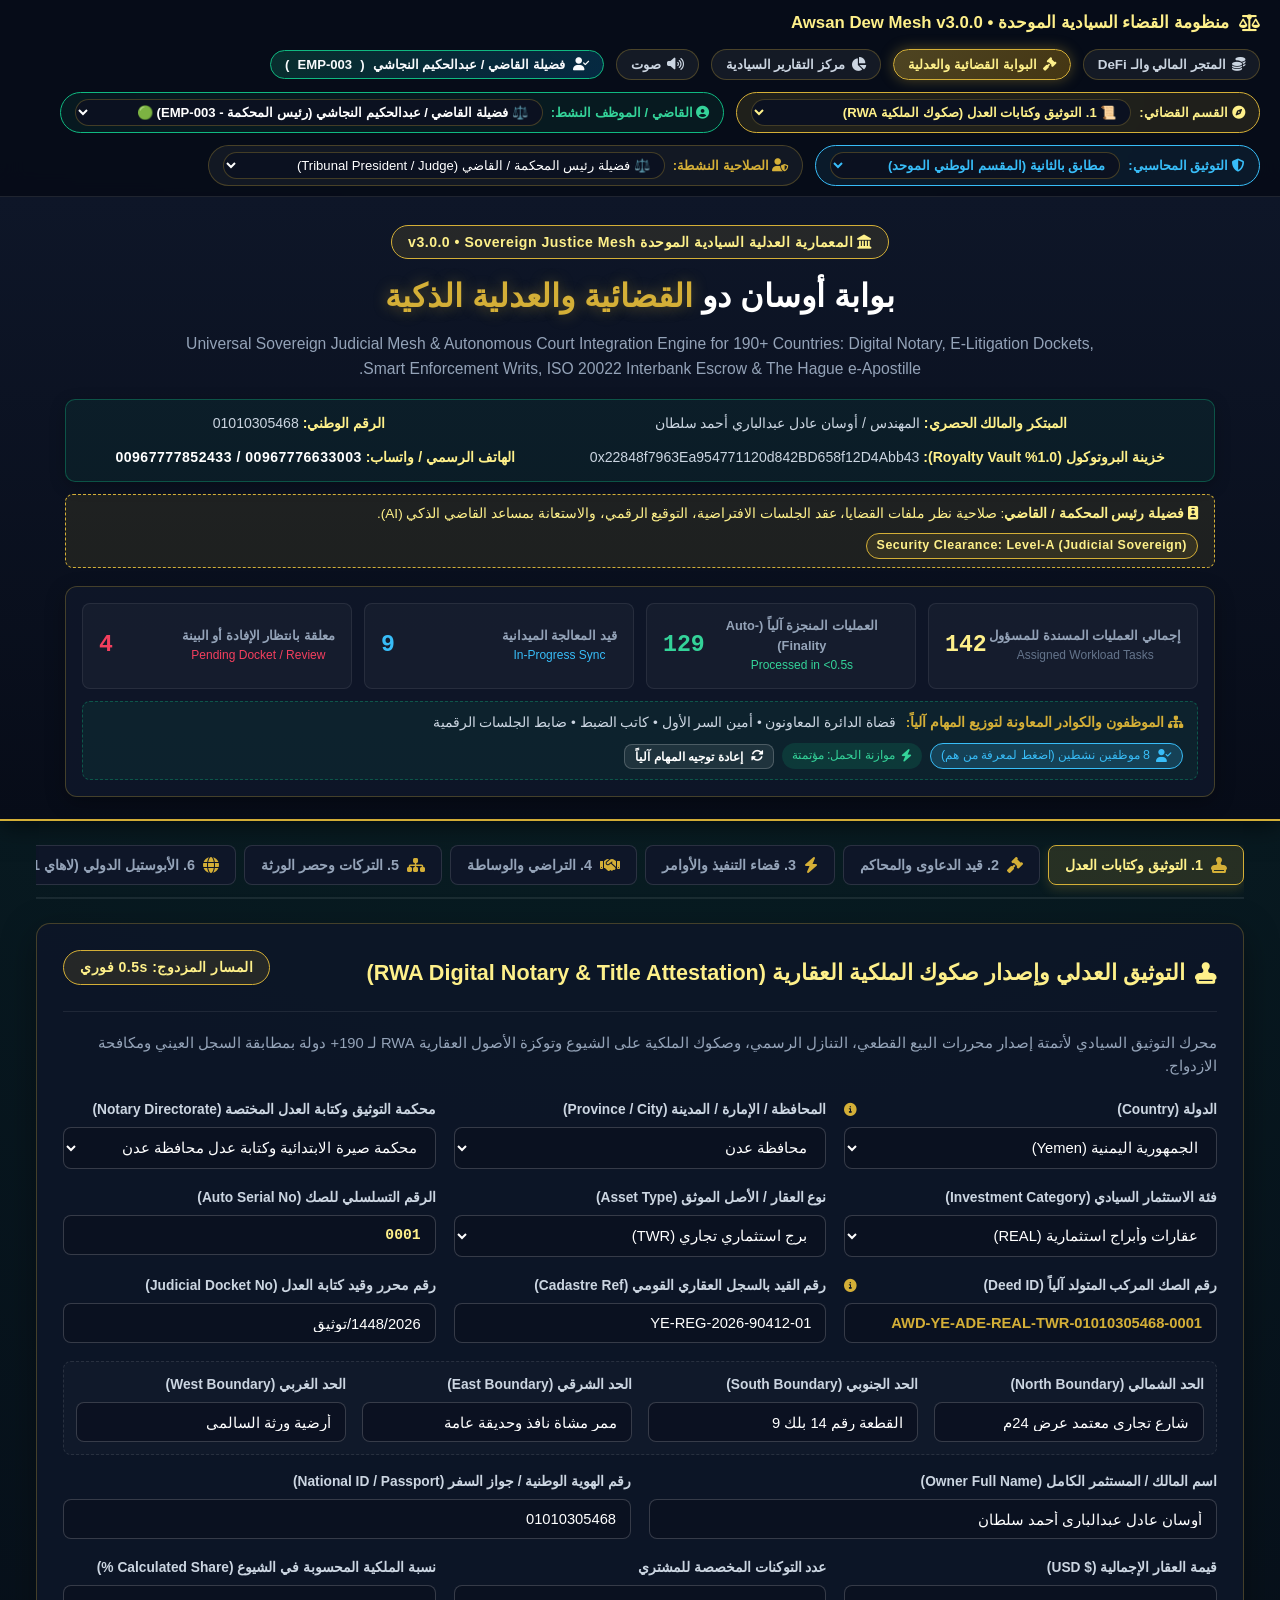
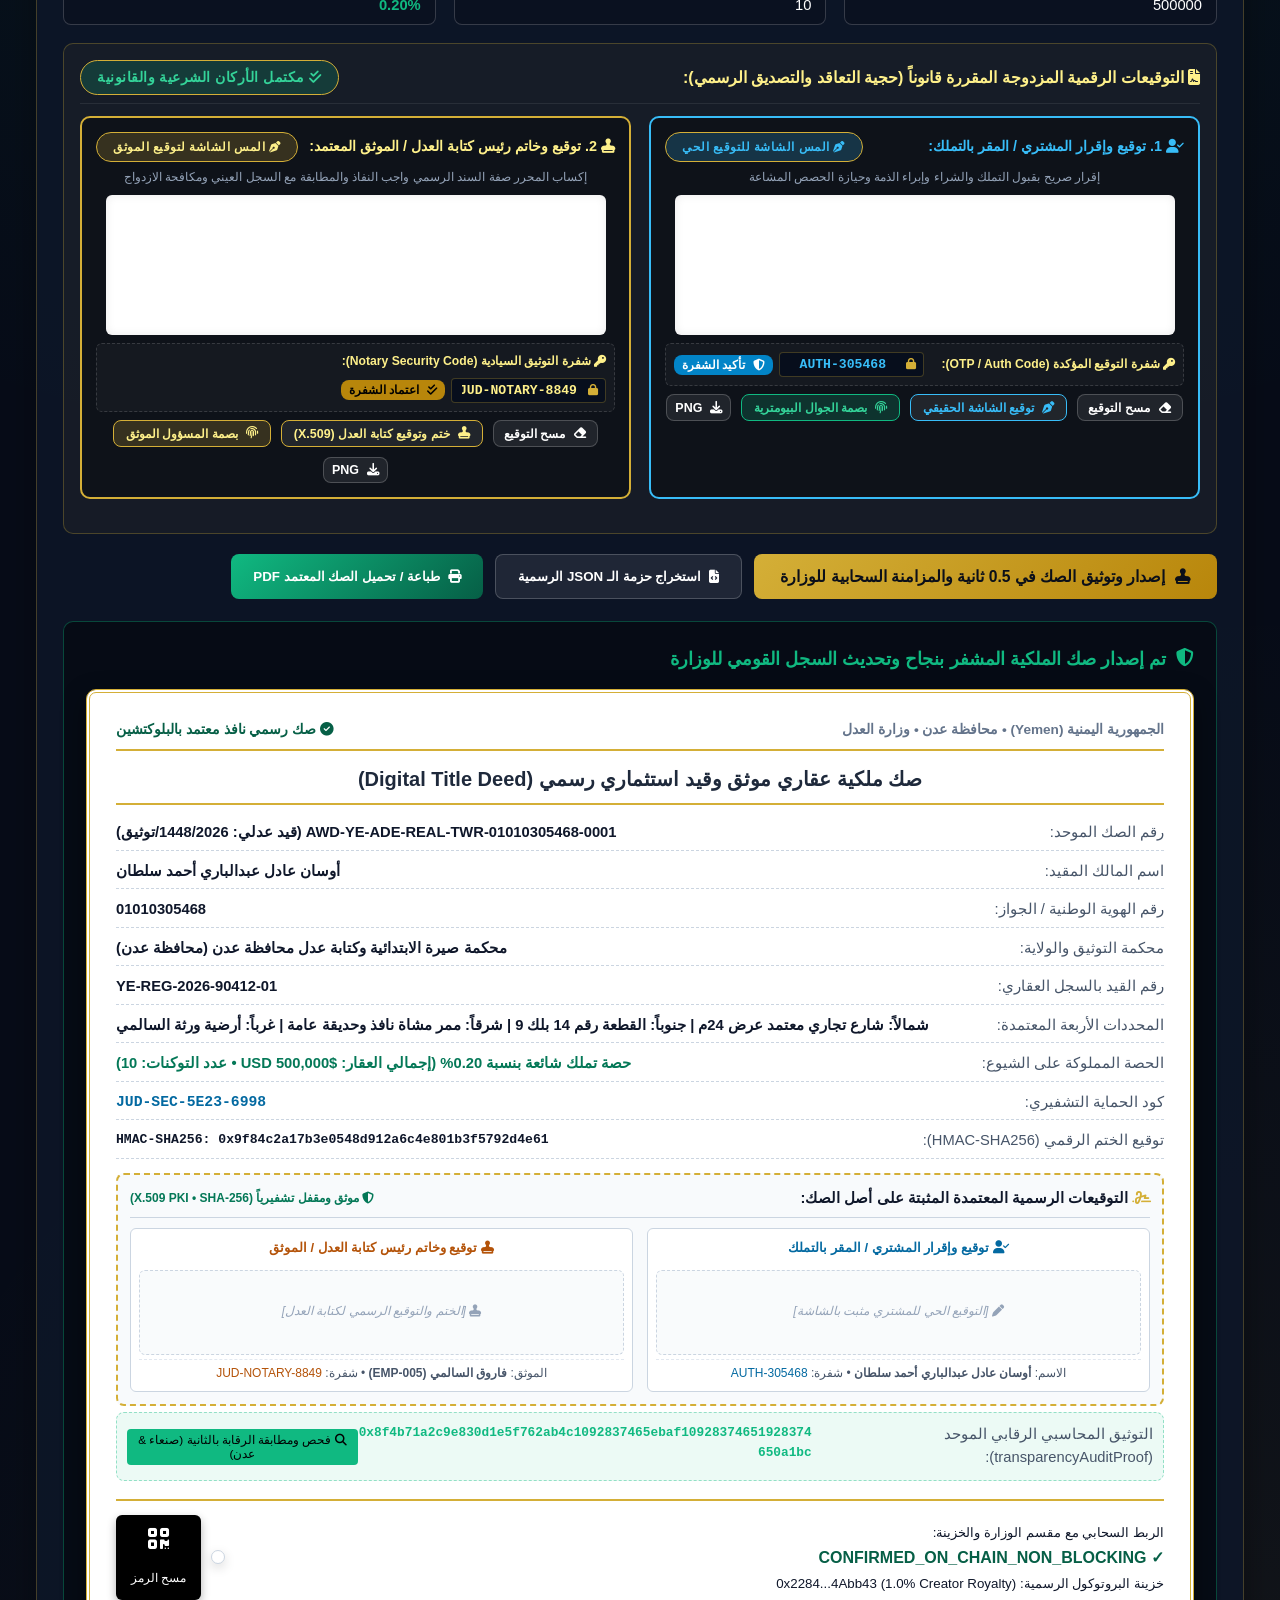
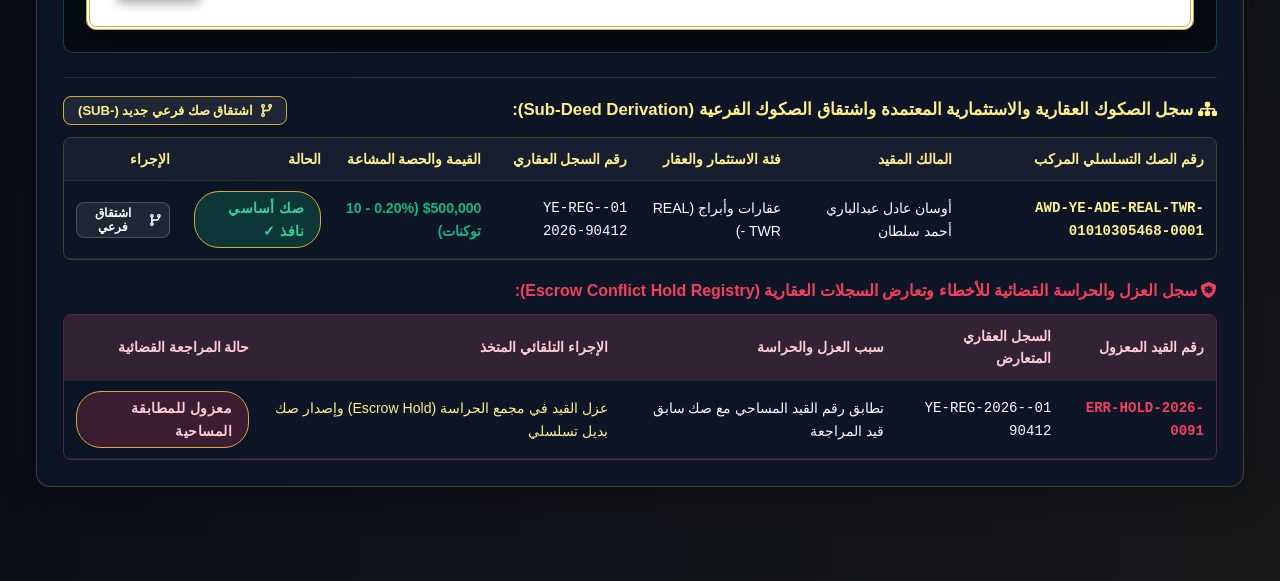
==== commit bf231a8d: "Add files via upload" ====
--- a/index.html
+++ b/index.html
@@ -3,13 +3,15 @@
 <head>
     <meta charset="UTF-8">
     <meta name="viewport" content="width=device-width, initial-scale=1.0">
-    <title>بوابة أوسان دو السيادية الموحدة (المالية والقضائية) | Awsan Dew Unified Sovereign Gateway</title>
+    <title>بوابة أوسان دو القضائية والعدلية الذكية | Awsan Dew Sovereign Judicial Gateway</title>
     <link rel="stylesheet" href="https://cdnjs.cloudflare.com/ajax/libs/font-awesome/6.4.0/css/all.min.css">
+    <script src="https://cdnjs.cloudflare.com/ajax/libs/qrcodejs/1.0.0/qrcode.min.js"></script>
+    <script src="https://cdn.jsdelivr.net/npm/chart.js@4.4.1/dist/chart.umd.min.js"></script>
     <style>
         :root {
             --bg-primary: #070c18;
             --bg-secondary: #0e1628;
-            --card-bg: rgba(14, 22, 40, 0.94);
+            --card-bg: rgba(14, 22, 40, 0.92);
             --gold: #d4af37;
             --gold-light: #fef08a;
             --emerald: #10b981;
@@ -17,11 +19,10 @@
             --blue: #38bdf8;
             --blue-dark: #0369a1;
             --crimson: #f43f5e;
-            --purple: #c084fc;
             --text-main: #f8fafc;
             --text-muted: #94a3b8;
-            --border: rgba(212, 175, 55, 0.32);
-            --border-hover: rgba(212, 175, 55, 0.75);
+            --border: rgba(212, 175, 55, 0.28);
+            --border-hover: rgba(212, 175, 55, 0.65);
         }
         * { box-sizing: border-box; margin: 0; padding: 0; font-family: 'Segoe UI', Tahoma, Geneva, Verdana, sans-serif; }
         body {
@@ -31,7 +32,8 @@
             padding-bottom: 70px;
             background-image: radial-gradient(circle at 50% 0%, rgba(16, 185, 129, 0.15) 0%, transparent 55%), radial-gradient(circle at 100% 100%, rgba(212, 175, 55, 0.08) 0%, transparent 40%);
         }
-
+        
+        /* Top Navigation Bar with Role Selector & Active Staff Login */
         .top-navbar {
             background: rgba(7, 12, 24, 0.97);
             border-bottom: 1px solid rgba(255, 255, 255, 0.1);
@@ -57,39 +59,58 @@
         .top-nav-actions {
             display: flex;
             align-items: center;
-            gap: 10px;
+            gap: 12px;
             flex-wrap: wrap;
         }
-        .hub-switch-btn {
-            background: rgba(255, 255, 255, 0.06);
+        .role-switch-container {
+            display: flex;
+            align-items: center;
+            gap: 8px;
+            background: rgba(255, 255, 255, 0.05);
+            padding: 6px 14px;
+            border-radius: 30px;
             border: 1px solid var(--border);
-            color: #cbd5e1;
-            padding: 7px 16px;
+        }
+        .role-switch-container label {
+            font-size: 0.82rem;
+            color: var(--gold);
+            font-weight: 600;
+            white-space: nowrap;
+        }
+        .role-select {
+            background: #0b1120;
+            color: #fff;
+            border: 1px solid var(--border);
             border-radius: 20px;
+            padding: 4px 10px;
+            font-size: 0.82rem;
+            outline: none;
             cursor: pointer;
-            font-size: 0.88rem;
-            font-weight: 700;
+        }
+        .staff-session-btn {
+            background: linear-gradient(135deg, rgba(16, 185, 129, 0.2) 0%, rgba(3, 105, 161, 0.3) 100%);
+            border: 1px solid #10b981;
+            color: #f8fafc;
+            padding: 6px 14px;
+            border-radius: 30px;
+            font-size: 0.82rem;
+            font-weight: 600;
+            cursor: pointer;
             display: inline-flex;
             align-items: center;
             gap: 8px;
             transition: all 0.2s;
         }
-        .hub-switch-btn:hover {
-            border-color: var(--gold);
-            color: #fff;
+        .staff-session-btn:hover {
+            box-shadow: 0 0 12px rgba(16, 185, 129, 0.4);
             transform: translateY(-1px);
         }
-        .hub-switch-btn.active {
-            background: linear-gradient(135deg, rgba(212, 175, 55, 0.35) 0%, rgba(184, 134, 11, 0.35) 100%);
-            border-color: var(--gold);
-            color: var(--gold-light);
-            box-shadow: 0 0 14px rgba(212,175,55,0.35);
-        }
-
+
+        /* Sovereign Header */
         .header {
             background: linear-gradient(180deg, #0e1628 0%, #070c18 100%);
             border-bottom: 2px solid var(--gold);
-            padding: 24px 20px 20px;
+            padding: 28px 20px 22px;
             text-align: center;
             box-shadow: 0 4px 25px rgba(0,0,0,0.6);
             position: relative;
@@ -101,284 +122,345 @@
             border: 1px solid var(--gold);
             padding: 5px 16px;
             border-radius: 25px;
-            font-size: 0.85rem;
-            margin-bottom: 10px;
+            font-size: 0.88rem;
+            margin-bottom: 12px;
             font-weight: 600;
-        }
-        h1 { font-size: 1.85rem; color: #fff; margin-bottom: 6px; font-weight: 800; }
+            letter-spacing: 0.5px;
+        }
+        h1 { font-size: 2rem; color: #fff; margin-bottom: 8px; font-weight: 800; }
         h1 span { color: var(--gold); text-shadow: 0 0 15px rgba(212,175,55,0.4); }
-        .subtitle { color: var(--text-muted); font-size: 0.95rem; max-width: 980px; margin: 0 auto; }
+        .subtitle { color: var(--text-muted); font-size: 0.98rem; max-width: 950px; margin: 0 auto; }
         
         .owner-banner {
-            background: rgba(16, 185, 129, 0.08);
+            background: rgba(16, 185, 129, 0.07);
             border: 1px solid rgba(16, 185, 129, 0.35);
             border-radius: 10px;
-            max-width: 1200px;
-            margin: 16px auto 0;
-            padding: 12px 16px;
-            font-size: 0.85rem;
+            max-width: 1150px;
+            margin: 18px auto 0;
+            padding: 12px 18px;
+            font-size: 0.88rem;
             display: flex;
             justify-content: space-around;
             flex-wrap: wrap;
+            gap: 12px;
+            color: #cbd5e1;
+            box-shadow: 0 4px 15px rgba(0,0,0,0.25);
+        }
+        .owner-banner strong { color: var(--gold-light); }
+        .phone-display {
+            direction: ltr !important;
+            unicode-bidi: isolate !important;
+            display: inline-block;
+            color: #ffffff;
+            font-weight: 700;
+            letter-spacing: 0.5px;
+        }
+
+        /* Active Role Clearance Banner */
+        .role-clearance-bar {
+            background: rgba(212, 175, 55, 0.1);
+            border: 1px dashed var(--gold);
+            border-radius: 8px;
+            max-width: 1150px;
+            margin: 12px auto 0;
+            padding: 8px 16px;
+            font-size: 0.85rem;
+            display: flex;
+            justify-content: space-between;
+            align-items: center;
+            flex-wrap: wrap;
+            gap: 8px;
+            color: var(--gold-light);
+        }
+
+        /* Top Autonomous Operations Counter & Delegation Dashboard */
+        .ops-dashboard {
+            background: rgba(15, 23, 42, 0.88);
+            border: 1px solid var(--border);
+            border-radius: 12px;
+            max-width: 1150px;
+            margin: 18px auto 0;
+            padding: 16px;
+            display: flex;
+            flex-direction: column;
+            gap: 12px;
+            box-shadow: 0 6px 20px rgba(0,0,0,0.3);
+        }
+        .ops-metrics-grid {
+            display: grid;
+            grid-template-columns: repeat(auto-fit, minmax(210px, 1fr));
+            gap: 12px;
+        }
+        .ops-card {
+            background: rgba(255,255,255,0.03);
+            border: 1px solid rgba(255,255,255,0.08);
+            border-radius: 8px;
+            padding: 12px 16px;
+            display: flex;
+            align-items: center;
+            justify-content: space-between;
+        }
+        .ops-card .ops-num {
+            font-size: 1.45rem;
+            font-weight: 800;
+            color: var(--gold-light);
+            font-family: monospace;
+        }
+        .ops-card .ops-label {
+            font-size: 0.8rem;
+            color: var(--text-muted);
+            font-weight: 600;
+        }
+        .team-delegation-bar {
+            background: rgba(16, 185, 129, 0.08);
+            border: 1px dashed rgba(16, 185, 129, 0.35);
+            border-radius: 8px;
+            padding: 10px 14px;
+            font-size: 0.85rem;
+            display: flex;
+            justify-content: space-between;
+            align-items: center;
+            flex-wrap: wrap;
             gap: 10px;
-            color: #cbd5e1;
-        }
-        .owner-banner strong { color: var(--gold-light); }
-        .phone-display { direction: ltr !important; unicode-bidi: isolate !important; display: inline-block; color: #fff; font-weight: 700; }
-
-        .container { max-width: 1240px; margin: 20px auto; padding: 0 16px; }
+        }
+        .team-staff-tags {
+            display: flex;
+            gap: 8px;
+            flex-wrap: wrap;
+        }
+        .staff-chip {
+            background: rgba(255,255,255,0.08);
+            color: #e2e8f0;
+            padding: 2px 10px;
+            border-radius: 14px;
+            font-size: 0.78rem;
+            display: inline-flex;
+            align-items: center;
+            gap: 6px;
+        }
+
+        .container { max-width: 1240px; margin: 24px auto; padding: 0 16px; }
         
+        /* Tabs Navigation */
         .tabs-nav {
             display: flex;
             gap: 8px;
             overflow-x: auto;
             border-bottom: 2px solid rgba(255,255,255,0.08);
             padding-bottom: 12px;
-            margin-bottom: 20px;
+            margin-bottom: 24px;
             scrollbar-width: thin;
         }
         .tab-btn {
             background: var(--bg-secondary);
             border: 1px solid rgba(255,255,255,0.12);
             color: var(--text-muted);
-            padding: 10px 14px;
+            padding: 11px 16px;
             border-radius: 8px;
             cursor: pointer;
-            font-size: 0.88rem;
+            font-size: 0.90rem;
             white-space: nowrap;
+            transition: all 0.2s;
             display: flex;
             align-items: center;
-            gap: 6px;
+            gap: 8px;
             font-weight: 600;
-            transition: all 0.2s;
         }
         .tab-btn.active, .tab-btn:hover {
             background: rgba(212, 175, 55, 0.15);
             border-color: var(--gold);
             color: var(--gold-light);
-        }
-
+            box-shadow: 0 4px 12px rgba(212,175,55,0.2);
+        }
+        .tab-btn i { color: var(--gold); font-size: 1rem; }
+        
+        .tab-pane { display: none; }
+        .tab-pane.active { display: block; animation: fadeIn 0.3s cubic-bezier(0.16, 1, 0.3, 1); }
+        @keyframes fadeIn { from { opacity: 0; transform: translateY(8px); } to { opacity: 1; transform: translateY(0); } }
+
+        /* Card Elements */
         .card {
             background: var(--card-bg);
             border: 1px solid var(--border);
             border-radius: 14px;
-            padding: 24px;
-            margin-bottom: 20px;
+            padding: 26px;
+            margin-bottom: 24px;
             box-shadow: 0 10px 35px rgba(0,0,0,0.35);
+            position: relative;
         }
         .card-header {
             display: flex;
             justify-content: space-between;
             align-items: center;
             border-bottom: 1px solid rgba(255,255,255,0.08);
-            padding-bottom: 12px;
-            margin-bottom: 18px;
+            padding-bottom: 14px;
+            margin-bottom: 20px;
             flex-wrap: wrap;
             gap: 10px;
         }
-        .card-header h2 { font-size: 1.25rem; color: var(--gold-light); display: flex; align-items: center; gap: 8px; }
-        .grid-2 { display: grid; grid-template-columns: repeat(auto-fit, minmax(280px, 1fr)); gap: 16px; margin-bottom: 16px; }
-        .grid-3 { display: grid; grid-template-columns: repeat(auto-fit, minmax(240px, 1fr)); gap: 16px; margin-bottom: 16px; }
-        .grid-4 { display: grid; grid-template-columns: repeat(auto-fit, minmax(180px, 1fr)); gap: 14px; margin-bottom: 16px; }
-
-        .form-group { display: flex; flex-direction: column; gap: 6px; }
-        .form-group label { font-size: 0.84rem; color: #cbd5e1; font-weight: 600; }
+        .card-header h2 { font-size: 1.35rem; color: var(--gold-light); display: flex; align-items: center; gap: 10px; }
+        .grid-2 { display: grid; grid-template-columns: repeat(auto-fit, minmax(300px, 1fr)); gap: 18px; margin-bottom: 18px; }
+        .grid-3 { display: grid; grid-template-columns: repeat(auto-fit, minmax(240px, 1fr)); gap: 18px; margin-bottom: 18px; }
+        .grid-4 { display: grid; grid-template-columns: repeat(auto-fit, minmax(200px, 1fr)); gap: 16px; margin-bottom: 18px; }
+        
+        /* Form Controls */
+        .form-group { display: flex; flex-direction: column; gap: 6px; position: relative; }
+        .form-group label { font-size: 0.86rem; color: #cbd5e1; font-weight: 600; display: flex; align-items: center; justify-content: space-between; }
+        .form-group label .info-tip { color: var(--gold); cursor: pointer; font-size: 0.8rem; }
         .form-group input, .form-group select, .form-group textarea {
             background: rgba(11, 17, 32, 0.85);
             border: 1px solid rgba(255,255,255,0.18);
             border-radius: 8px;
-            padding: 10px 12px;
+            padding: 11px 14px;
             color: #fff;
-            font-size: 0.90rem;
+            font-size: 0.92rem;
             outline: none;
             transition: all 0.2s;
         }
         .form-group input:focus, .form-group select:focus, .form-group textarea:focus {
             border-color: var(--gold);
+            box-shadow: 0 0 10px rgba(212,175,55,0.25);
             background: rgba(15, 23, 42, 0.95);
         }
-        .custom-input-box { display: none; margin-top: 6px; }
+        .custom-input-box {
+            display: none;
+            margin-top: 6px;
+            animation: fadeIn 0.2s ease;
+        }
         .custom-input-box.active { display: block; }
-        .custom-input-box input { border-color: var(--gold); background: rgba(212, 175, 55, 0.08); }
-
+        .custom-input-box input {
+            border-color: var(--gold);
+            background: rgba(212, 175, 55, 0.08);
+        }
+
+        /* Buttons */
         .btn-action {
             background: linear-gradient(135deg, var(--gold) 0%, #b8860b 100%);
             color: #0b0f19;
             border: none;
             border-radius: 8px;
-            padding: 11px 22px;
+            padding: 13px 26px;
+            font-weight: 700;
+            cursor: pointer;
+            display: inline-flex;
+            align-items: center;
+            gap: 10px;
+            transition: all 0.2s;
+            font-size: 0.98rem;
+        }
+        .btn-action:hover {
+            opacity: 0.92;
+            transform: translateY(-2px);
+            box-shadow: 0 6px 20px rgba(212,175,55,0.35);
+        }
+        .btn-secondary {
+            background: rgba(255,255,255,0.08);
+            color: #fff;
+            border: 1px solid rgba(255,255,255,0.2);
+            border-radius: 8px;
+            padding: 12px 22px;
+            cursor: pointer;
+            font-weight: 600;
+            display: inline-flex;
+            align-items: center;
+            gap: 8px;
+            transition: all 0.2s;
+        }
+        .btn-secondary:hover { background: rgba(255,255,255,0.15); border-color: rgba(255,255,255,0.35); }
+        .btn-emerald {
+            background: linear-gradient(135deg, var(--emerald) 0%, var(--emerald-dark) 100%);
+            color: #fff;
+            border: none;
+            border-radius: 8px;
+            padding: 12px 22px;
             font-weight: 700;
             cursor: pointer;
             display: inline-flex;
             align-items: center;
             gap: 8px;
-            font-size: 0.92rem;
-            transition: all 0.2s;
-        }
-        .btn-action:hover { opacity: 0.95; transform: translateY(-1px); }
-        .btn-secondary {
-            background: rgba(255,255,255,0.08);
-            color: #fff;
-            border: 1px solid rgba(255,255,255,0.2);
-            border-radius: 8px;
-            padding: 10px 18px;
-            cursor: pointer;
-            font-weight: 600;
-            display: inline-flex;
-            align-items: center;
-            gap: 6px;
-            font-size: 0.88rem;
-        }
-        .btn-emerald {
-            background: linear-gradient(135deg, var(--emerald) 0%, var(--emerald-dark) 100%);
+        }
+        .btn-crimson {
+            background: linear-gradient(135deg, var(--crimson) 0%, #9f1239 100%);
             color: #fff;
             border: none;
             border-radius: 8px;
-            padding: 10px 18px;
+            padding: 12px 22px;
             font-weight: 700;
             cursor: pointer;
             display: inline-flex;
             align-items: center;
-            gap: 6px;
-        }
-        .btn-purple {
-            background: linear-gradient(135deg, var(--purple) 0%, #7e22ce 100%);
-            color: #fff;
-            border: none;
-            border-radius: 8px;
-            padding: 10px 18px;
-            font-weight: 700;
-            cursor: pointer;
-            display: inline-flex;
-            align-items: center;
-            gap: 6px;
-        }
-
+            gap: 8px;
+        }
+
+        /* Result Box & Certificates */
         .result-box {
             background: rgba(5, 8, 17, 0.75);
             border: 1px solid rgba(16, 185, 129, 0.35);
             border-radius: 10px;
-            padding: 20px;
-            margin-top: 18px;
+            padding: 22px;
+            margin-top: 22px;
             display: none;
         }
         .result-box.active { display: block; animation: fadeIn 0.3s ease; }
-        .result-header { color: var(--emerald); font-weight: 700; font-size: 1.05rem; margin-bottom: 12px; display: flex; align-items: center; gap: 8px; }
+        .result-header { color: var(--emerald); font-weight: 700; font-size: 1.15rem; margin-bottom: 14px; display: flex; align-items: center; gap: 10px; }
         
         .deed-certificate {
             background: #ffffff;
             color: #0f172a;
-            padding: 24px;
+            padding: 26px;
             border-radius: 10px;
             border: 4px double var(--gold);
             position: relative;
-            margin-top: 14px;
-        }
-        .deed-certificate h3 { text-align: center; color: #1e293b; margin-bottom: 14px; font-size: 1.2rem; font-weight: 800; border-bottom: 2px solid var(--gold); padding-bottom: 6px; }
-        .cert-row { display: flex; justify-content: space-between; margin-bottom: 8px; border-bottom: 1px dashed #cbd5e1; padding-bottom: 4px; font-size: 0.88rem; }
+            margin-top: 16px;
+            box-shadow: 0 8px 25px rgba(0,0,0,0.4);
+        }
+        .deed-certificate h3 { text-align: center; color: #1e293b; margin-bottom: 16px; font-size: 1.25rem; font-weight: 800; border-bottom: 2px solid var(--gold); padding-bottom: 8px; }
+        .cert-row { display: flex; justify-content: space-between; margin-bottom: 9px; border-bottom: 1px dashed #cbd5e1; padding-bottom: 5px; font-size: 0.92rem; }
         .cert-row span { color: #475569; }
         .cert-row strong { color: #0f172a; word-break: break-all; }
-        .cert-qr { display: flex; justify-content: space-between; align-items: center; margin-top: 16px; padding-top: 12px; border-top: 2px solid var(--gold); }
-        .qr-placeholder { background: #000; color: #fff; width: 80px; height: 80px; display: flex; flex-direction: column; align-items: center; justify-content: center; font-size: 0.72rem; text-align: center; border-radius: 6px; cursor: pointer; }
-
-        .balance-hero-grid {
-            display: grid;
-            grid-template-columns: repeat(auto-fit, minmax(240px, 1fr));
-            gap: 14px;
-            margin-bottom: 20px;
-        }
-        .balance-card-sub {
-            background: rgba(15, 23, 42, 0.75);
-            border: 1px solid var(--border);
-            border-radius: 10px;
-            padding: 14px;
-            position: relative;
-            overflow: hidden;
-        }
-        .balance-card-sub::before {
-            content: '';
-            position: absolute;
-            top: 0; right: 0; width: 4px; height: 100%;
-            background: var(--gold);
-        }
-        .balance-card-sub.crypto::before { background: var(--blue); }
-        .balance-card-sub.sovereign::before { background: var(--emerald); }
-
-        .ai-floating-btn {
-            position: fixed;
-            bottom: 24px;
-            right: 24px;
-            background: linear-gradient(135deg, var(--gold) 0%, #b8860b 100%);
-            color: #070c18;
-            width: 58px;
-            height: 58px;
-            border-radius: 50%;
-            display: flex;
-            align-items: center;
-            justify-content: center;
-            font-size: 1.5rem;
-            cursor: pointer;
-            box-shadow: 0 8px 25px rgba(212, 175, 55, 0.45);
-            z-index: 1500;
-            transition: all 0.25s cubic-bezier(0.175, 0.885, 0.32, 1.275);
-        }
-        .ai-floating-btn:hover {
-            transform: scale(1.08) rotate(5deg);
-        }
-        .ai-chat-drawer {
-            position: fixed;
-            bottom: 92px;
-            right: 24px;
-            width: 380px;
-            max-width: calc(100vw - 32px);
-            height: 520px;
-            max-height: calc(100vh - 120px);
-            background: var(--bg-secondary);
-            border: 2px solid var(--gold);
-            border-radius: 14px;
-            box-shadow: 0 15px 45px rgba(0,0,0,0.7);
-            z-index: 1500;
-            display: none;
-            flex-direction: column;
-            overflow: hidden;
-            animation: fadeIn 0.25s ease;
-        }
-        .ai-chat-drawer.active { display: flex; }
-        .ai-chat-messages {
-            flex: 1;
-            padding: 14px;
-            overflow-y: auto;
-            font-size: 0.86rem;
-            display: flex;
-            flex-direction: column;
-            gap: 10px;
-        }
-        .ai-msg {
-            padding: 10px 12px;
-            border-radius: 10px;
-            max-width: 86%;
-            line-height: 1.5;
-        }
-        .ai-msg.user {
-            background: rgba(56, 189, 248, 0.15);
-            border: 1px solid rgba(56, 189, 248, 0.35);
-            align-self: flex-start;
-            color: #f0fdf4;
-        }
-        .ai-msg.bot {
-            background: rgba(212, 175, 55, 0.12);
-            border: 1px solid var(--border);
-            align-self: flex-end;
-            color: #fef08a;
-        }
-
+        .cert-qr { display: flex; justify-content: space-between; align-items: center; margin-top: 18px; padding-top: 14px; border-top: 2px solid var(--gold); }
+        .qr-placeholder { background: #000; color: #fff; width: 85px; height: 85px; display: flex; flex-direction: column; align-items: center; justify-content: center; font-size: 0.75rem; text-align: center; border-radius: 6px; box-shadow: 0 4px 10px rgba(0,0,0,0.3); cursor: pointer; }
+
+        .cert-signature-img-container {
+            margin-top: 12px;
+            border: 1px dashed #cbd5e1;
+            padding: 8px;
+            border-radius: 6px;
+            background: rgba(248, 250, 252, 0.8);
+            text-align: center;
+        }
+        .cert-signature-img {
+            max-height: 80px;
+            max-width: 250px;
+            display: inline-block;
+            border-bottom: 2px solid #0f172a;
+        }
+
+        /* Code Blocks */
+        pre.code-block {
+            background: #030712;
+            border: 1px solid rgba(255,255,255,0.12);
+            border-radius: 8px;
+            padding: 14px 16px;
+            overflow-x: auto;
+            direction: ltr;
+            text-align: left;
+            color: #38bdf8;
+            font-size: 0.88rem;
+            margin-top: 10px;
+            font-family: 'Courier New', Courier, monospace;
+            word-break: break-all;
+            white-space: pre-wrap;
+        }
+
+        /* Digital Signature Canvas Box */
         .signature-box {
             border: 2px dashed var(--gold);
             border-radius: 8px;
             padding: 14px;
             background: rgba(255,255,255,0.02);
             text-align: center;
-            margin: 14px 0;
+            margin: 16px 0;
         }
         .signature-canvas {
             background: #ffffff;
@@ -387,14 +469,85 @@
             display: block;
             margin: 0 auto;
             width: 100%;
-            max-width: 600px;
+            max-width: 500px;
             height: 140px;
             touch-action: none;
             box-shadow: inset 0 0 10px rgba(0,0,0,0.08);
-            border: 1px solid #cbd5e1;
-        }
-        .sig-toolbar { display: flex; justify-content: center; gap: 8px; margin-top: 8px; flex-wrap: wrap; }
-
+        }
+        .sig-toolbar { display: flex; justify-content: center; gap: 10px; margin-top: 10px; flex-wrap: wrap; }
+
+        /* Conflict & Ledger Alert */
+        .conflict-alert {
+            background: rgba(244, 63, 94, 0.12);
+            border: 1px solid var(--crimson);
+            border-radius: 8px;
+            padding: 14px 18px;
+            color: #fecdd3;
+            margin-top: 14px;
+            display: none;
+        }
+        .conflict-alert.active { display: block; }
+
+        /* AI Judicial Co-Pilot Box */
+        .ai-assistant-card {
+            background: linear-gradient(135deg, rgba(30, 58, 138, 0.25) 0%, rgba(15, 23, 42, 0.9) 100%);
+            border: 1px solid #3b82f6;
+            border-radius: 12px;
+            padding: 20px;
+            margin-top: 18px;
+        }
+        .ai-title { color: #60a5fa; font-weight: 700; font-size: 1.1rem; display: flex; align-items: center; gap: 10px; margin-bottom: 12px; }
+
+        /* Audio Waveform Canvas */
+        .waveform-canvas {
+            background: #020617;
+            border: 1px solid #10b981;
+            border-radius: 6px;
+            width: 100%;
+            height: 60px;
+            display: block;
+            margin-top: 10px;
+        }
+
+        /* Ministerial Integrations Grid */
+        .ministry-grid {
+            display: grid;
+            grid-template-columns: repeat(auto-fit, minmax(260px, 1fr));
+            gap: 16px;
+            margin-top: 16px;
+        }
+        .ministry-card {
+            background: rgba(255,255,255,0.03);
+            border: 1px solid rgba(255,255,255,0.1);
+            border-radius: 10px;
+            padding: 16px;
+            transition: all 0.2s;
+        }
+        .ministry-card:hover { border-color: var(--gold); transform: translateY(-2px); }
+        .min-title { font-weight: 700; color: var(--gold-light); font-size: 0.95rem; margin-bottom: 6px; display: flex; align-items: center; gap: 8px; }
+        .min-status { font-size: 0.78rem; display: inline-block; padding: 2px 8px; border-radius: 12px; margin-top: 8px; font-weight: 600; }
+        .status-connected { background: rgba(16, 185, 129, 0.2); color: #34d399; }
+        .status-syncing { background: rgba(56, 189, 248, 0.2); color: #38bdf8; }
+
+        /* Audit Log Console */
+        .audit-log-window {
+            background: #020617;
+            border: 1px solid rgba(255,255,255,0.1);
+            border-radius: 8px;
+            padding: 14px;
+            max-height: 250px;
+            overflow-y: auto;
+            font-family: monospace;
+            font-size: 0.85rem;
+            color: #94a3b8;
+            margin-top: 14px;
+        }
+        .log-entry { margin-bottom: 6px; border-bottom: 1px solid rgba(255,255,255,0.05); padding-bottom: 4px; }
+        .log-time { color: var(--gold); margin-left: 8px; }
+        .log-success { color: var(--emerald); }
+        .log-info { color: var(--blue); }
+
+        /* Modal Styles */
         .modal-overlay {
             position: fixed;
             top: 0; left: 0; right: 0; bottom: 0;
@@ -412,2605 +565,4238 @@
             border: 2px solid var(--gold);
             border-radius: 14px;
             width: 100%;
-            max-width: 800px;
+            max-width: 850px;
             max-height: 90vh;
             overflow-y: auto;
-            padding: 22px;
+            padding: 24px;
+            box-shadow: 0 10px 40px rgba(0,0,0,0.6);
             position: relative;
         }
-        .modal-header { display: flex; justify-content: space-between; align-items: center; border-bottom: 1px solid rgba(255,255,255,0.1); padding-bottom: 10px; margin-bottom: 14px; }
-        .modal-close { background: none; border: none; color: #cbd5e1; font-size: 1.4rem; cursor: pointer; }
-
-        .platform-sync-banner {
-            background: linear-gradient(135deg, rgba(16, 185, 129, 0.15) 0%, rgba(56, 189, 248, 0.15) 100%);
-            border: 1px solid rgba(16, 185, 129, 0.4);
+        .modal-header { display: flex; justify-content: space-between; align-items: center; border-bottom: 1px solid rgba(255,255,255,0.1); padding-bottom: 12px; margin-bottom: 16px; }
+        .modal-close { background: none; border: none; color: #cbd5e1; font-size: 1.5rem; cursor: pointer; }
+
+        /* Attendees Grid in Virtual Chamber */
+        .attendees-grid {
+            display: grid;
+            grid-template-columns: repeat(auto-fit, minmax(170px, 1fr));
+            gap: 10px;
+            margin-top: 12px;
+        }
+        .attendee-box {
+            background: rgba(255,255,255,0.05);
+            border: 1px solid rgba(255,255,255,0.1);
+            border-radius: 6px;
+            padding: 8px 12px;
+            display: flex;
+            align-items: center;
+            gap: 8px;
+            font-size: 0.82rem;
+        }
+        .status-dot { width: 8px; height: 8px; border-radius: 50%; background: #34d399; }
+        
+        /* HR Staff Table & Cards */
+        .staff-table {
+            width: 100%;
+            border-collapse: collapse;
+            font-size: 0.88rem;
+            margin-top: 14px;
+        }
+        .staff-table th, .staff-table td {
+            padding: 10px 12px;
+            border-bottom: 1px solid rgba(255,255,255,0.08);
+            text-align: right;
+        }
+        .staff-table th {
+            background: rgba(255,255,255,0.04);
+            color: var(--gold-light);
+            font-weight: 700;
+        }
+        .staff-table tr:hover {
+            background: rgba(212, 175, 55, 0.05);
+        }
+
+        /* Beneficiary 360 Dossier Styles */
+        .beneficiary-card-hero {
+            background: linear-gradient(135deg, rgba(3, 105, 161, 0.25) 0%, rgba(15, 23, 42, 0.95) 100%);
+            border: 2px solid var(--gold);
+            border-radius: 12px;
+            padding: 20px;
+            margin-bottom: 20px;
+            display: flex;
+            justify-content: space-between;
+            align-items: center;
+            flex-wrap: wrap;
+            gap: 16px;
+        }
+        .beneficiary-dossier-grid {
+            display: grid;
+            grid-template-columns: repeat(auto-fit, minmax(320px, 1fr));
+            gap: 16px;
+        }
+        .dossier-subcard {
+            background: rgba(255,255,255,0.03);
+            border: 1px solid rgba(255,255,255,0.1);
             border-radius: 10px;
-            padding: 14px;
-            margin-top: 12px;
+            padding: 16px;
+        }
+        .dossier-subcard h4 {
+            color: var(--gold-light);
+            font-size: 0.95rem;
+            margin-bottom: 10px;
+            border-bottom: 1px solid rgba(255,255,255,0.08);
+            padding-bottom: 6px;
+            display: flex;
+            align-items: center;
+            gap: 8px;
+        }
+    
+        /* ==========================================================================
+           PRINT ENGINE: Universal Isolated Multi-Page Government PDF Engine
+           ========================================================================== */
+        #universal-print-stage {
             display: none;
         }
-        .platform-sync-banner.active { display: block; animation: fadeIn 0.3s ease; }
-        .sync-step { display: flex; align-items: center; gap: 8px; font-size: 0.83rem; margin-bottom: 4px; color: #cbd5e1; }
-        .sync-step i { color: #34d399; }
-
-        .search-report-toolbar {
-            background: rgba(255,255,255,0.03);
+        @media print {
+            body > *:not(#universal-print-stage) {
+                display: none !important;
+            }
+            html, body {
+                background: #ffffff !important;
+                color: #0f172a !important;
+                padding: 0 !important;
+                margin: 0 !important;
+                width: 100% !important;
+                height: auto !important;
+                overflow: visible !important;
+            }
+            #universal-print-stage {
+                display: block !important;
+                visibility: visible !important;
+                position: static !important;
+                width: 100% !important;
+                background: #ffffff !important;
+                color: #0f172a !important;
+                padding: 10px 14px !important;
+                margin: 0 !important;
+                font-size: 10.5pt !important;
+                box-sizing: border-box !important;
+            }
+            #universal-print-stage * {
+                visibility: visible !important;
+            }
+            #universal-print-stage .deed-certificate {
+                box-shadow: none !important;
+                margin: 0 !important;
+                page-break-inside: avoid !important;
+                background: #ffffff !important;
+                color: #0f172a !important;
+            }
+            #universal-print-stage .cert-signature-img {
+                display: inline-block !important;
+                max-height: 80px !important;
+                max-width: 240px !important;
+                visibility: visible !important;
+            }
+            .print-table {
+                width: 100% !important;
+                border-collapse: collapse !important;
+                page-break-inside: auto !important;
+            }
+            .print-table tr {
+                page-break-inside: avoid !important;
+                page-break-after: auto !important;
+            }
+            .print-table th, .print-table td {
+                border: 1px solid #cbd5e1 !important;
+                padding: 6px 8px !important;
+                font-size: 9pt !important;
+                text-align: right !important;
+                color: #0f172a !important;
+            }
+            .print-table th {
+                background: #f1f5f9 !important;
+                color: #0f172a !important;
+                font-weight: bold !important;
+            }
+            .print-header-repeat {
+                display: table-header-group !important;
+            }
+            .no-print {
+                display: none !important;
+            }
+            @page {
+                size: A4 portrait;
+                margin: 10mm;
+            }
+        }
+
+    
+        .hub-switch-btn {
+            background: rgba(255, 255, 255, 0.06);
+            border: 1px solid var(--border);
+            color: #cbd5e1;
+            padding: 7px 14px;
+            border-radius: 20px;
+            cursor: pointer;
+            font-size: 0.84rem;
+            font-weight: 700;
+            display: inline-flex;
+            align-items: center;
+            gap: 6px;
+            transition: all 0.2s;
+        }
+        .hub-switch-btn:hover { border-color: var(--gold); color: #fff; transform: translateY(-1px); }
+        .hub-switch-btn.active {
+            background: linear-gradient(135deg, rgba(212, 175, 55, 0.35) 0%, rgba(184, 134, 11, 0.35) 100%);
+            border-color: var(--gold);
+            color: var(--gold-light);
+            box-shadow: 0 0 14px rgba(212,175,55,0.35);
+        }
+        .balance-hero-grid {
+            display: grid;
+            grid-template-columns: repeat(auto-fit, minmax(230px, 1fr));
+            gap: 14px;
+            margin-bottom: 18px;
+        }
+        .balance-card-sub {
+            background: rgba(15, 23, 42, 0.75);
             border: 1px solid var(--border);
             border-radius: 10px;
             padding: 14px;
-            margin-bottom: 16px;
+            position: relative;
+            overflow: hidden;
+        }
+        .balance-card-sub::before { content: ''; position: absolute; top: 0; right: 0; width: 4px; height: 100%; background: var(--gold); }
+        .balance-card-sub.crypto::before { background: var(--blue); }
+        .balance-card-sub.sovereign::before { background: var(--emerald); }
+        .toast-container {
+            position: fixed;
+            bottom: 24px;
+            left: 24px;
+            z-index: 9999;
             display: flex;
+            flex-direction: column;
             gap: 10px;
-            flex-wrap: wrap;
+            pointer-events: none;
+        }
+        .toast-msg {
+            background: rgba(14, 22, 40, 0.96);
+            border: 1px solid var(--gold);
+            color: #fff;
+            padding: 12px 18px;
+            border-radius: 10px;
+            font-size: 0.88rem;
+            display: flex;
             align-items: center;
-            justify-content: space-between;
-        }
-        .search-input-wrapper {
+            gap: 10px;
+            box-shadow: 0 8px 30px rgba(0,0,0,0.5);
+            backdrop-filter: blur(8px);
+            pointer-events: auto;
+            animation: fadeIn 0.3s ease;
+            max-width: 400px;
+        }
+        .toast-msg.success { border-color: var(--emerald); }
+        .toast-msg.info { border-color: var(--blue); }
+        .toast-msg.warning { border-color: var(--gold); }
+        .qr-frame {
+            background: #ffffff;
+            padding: 6px;
+            border-radius: 8px;
+            display: inline-block;
+            box-shadow: 0 4px 12px rgba(0,0,0,0.15);
+            border: 1px solid #cbd5e1;
+        }
+        .chart-box-container {
             position: relative;
-            flex: 1;
-            min-width: 250px;
-        }
-        .search-input-wrapper i {
-            position: absolute;
-            right: 12px;
-            top: 50%;
-            transform: translateY(-50%);
-            color: var(--gold);
-        }
-        .search-input-wrapper input {
+            height: 260px;
             width: 100%;
-            padding: 9px 36px 9px 12px;
-            background: rgba(11, 17, 32, 0.9);
-            border: 1px solid rgba(255,255,255,0.18);
-            border-radius: 8px;
-            color: #fff;
-            font-size: 0.88rem;
-        }
-
-        .otp-toast {
-            position: fixed;
-            top: 75px;
-            left: 20px;
-            background: linear-gradient(135deg, #0f172a 0%, #1e293b 100%);
-            border: 2px solid var(--gold);
-            border-radius: 10px;
-            padding: 14px 18px;
-            box-shadow: 0 10px 30px rgba(0,0,0,0.6);
-            z-index: 3000;
-            display: none;
-            max-width: 360px;
-            animation: slideIn 0.3s ease;
-        }
-        .otp-toast.active { display: block; }
-        @keyframes slideIn { from { transform: translateX(-100%); opacity: 0; } to { transform: translateX(0); opacity: 1; } }
-
-        @media print {
-            body > *:not(#print-mount-point) { display: none !important; }
-            body { background: #ffffff !important; color: #0f172a !important; padding: 0 !important; margin: 0 !important; width: 100% !important; }
-            #print-mount-point { display: block !important; visibility: visible !important; width: 100% !important; margin: 0 !important; padding: 0 !important; }
-            #print-mount-point * { visibility: visible !important; }
-            @page { size: A4 portrait; margin: 10mm 8mm 10mm 8mm; }
-        }
-        @keyframes fadeIn { from { opacity: 0; transform: translateY(6px); } to { opacity: 1; transform: translateY(0); } }
+            margin-top: 12px;
+        }
+        .records-table { width: 100%; border-collapse: collapse; font-size: 0.85rem; margin-top: 10px; }
+        .records-table th, .records-table td { padding: 10px 12px; border-bottom: 1px solid rgba(255,255,255,0.08); text-align: right; }
+        .records-table th { background: rgba(255,255,255,0.04); color: var(--gold-light); font-weight: 700; }
+
     </style>
 </head>
 <body>
-
-    <!-- Top Navigation Bar with Master Hub Switcher -->
+    <!-- حاوية الإشعارات السيادية العائمة المتطورة -->
+    <div id="toast-container" class="toast-container"></div>
+
+    <!-- Top Navigation Bar with Role Selector & Active Staff Login -->
     <nav class="top-navbar">
         <div class="portal-brand">
             <i class="fas fa-balance-scale"></i>
-            <span>منظومة أوسان دو السيادية الموحدة v3.0.0</span>
+            <span>منظومة القضاء السيادية الموحدة • Awsan Dew Mesh v3.0.0</span>
         </div>
-        <div class="top-nav-actions">
-            <button class="hub-switch-btn" id="btn-hub-financial" onclick="setMasterHub('FINANCIAL')">
+                <div class="top-nav-actions">
+            <!-- أزرار التبديل الرئيسية بين المنظومة المالية والقضائية والتقارير -->
+            <button type="button" class="hub-switch-btn" id="btn-hub-financial" onclick="setMasterHub('FINANCIAL')">
                 <i class="fas fa-coins"></i> المتجر المالي والـ DeFi
             </button>
-            <button class="hub-switch-btn active" id="btn-hub-judicial" onclick="setMasterHub('JUDICIAL')">
+            <button type="button" class="hub-switch-btn active" id="btn-hub-judicial" onclick="setMasterHub('JUDICIAL')">
                 <i class="fas fa-gavel"></i> البوابة القضائية والعدلية
             </button>
-            <button class="hub-switch-btn" id="btn-hub-reports" onclick="setMasterHub('REPORTS')">
-                <i class="fas fa-chart-pie"></i> مركز التقارير السيادية الشامل
+            <button type="button" class="hub-switch-btn" id="btn-hub-reports" onclick="setMasterHub('REPORTS')">
+                <i class="fas fa-chart-pie"></i> مركز التقارير السيادية
             </button>
-            <button class="hub-switch-btn" style="border-color: #38bdf8; color: #38bdf8;" onclick="openAuthModal()">
-                <i class="fas fa-user-shield"></i> <span id="nav-user-label">تسجيل الدخول و 2FA</span>
+            <button type="button" class="hub-switch-btn" id="btn-sound-toggle" onclick="toggleSoundMode()" title="تفعيل/كتم المؤثرات الصوتية">
+                <i class="fas fa-volume-up" id="sound-icon"></i> <span id="sound-label">صوت</span>
             </button>
+            <button type="button" class="staff-session-btn" onclick="openLoginModal()">
+                <i class="fas fa-user-check"></i> <span id="active-session-name">فضيلة القاضي / عبدالحكيم النجاشي</span> (<span id="active-session-id">EMP-003</span>)
+            </button>
+
+            <!-- 1. Quick Section Navigation Dropdown (قائمة منسدلة فورية للتنقل بين الأقسام) -->
+            <div class="role-switch-container" style="border-color: var(--gold); background: rgba(212, 175, 55, 0.12);">
+                <label style="color: var(--gold-light);"><i class="fas fa-compass"></i> القسم القضائي:</label>
+                <select class="role-select" id="quick-section-selector" onchange="switchTab(this.value);" style="font-weight: 700; color: var(--gold-light);">
+                    <option value="notary" selected>📜 1. التوثيق وكتابات العدل (صكوك الملكية RWA)</option>
+                    <option value="litigation">⚖️ 2. قيد الدعاوى والمحاكم (الجلسات الافتراضية E2EE)</option>
+                    <option value="enforcement">⚡ 3. قضاء التنفيذ والأوامر القضائية الذكية</option>
+                    <option value="mediation">🤝 4. التراضي والوساطة والتحكيم الدولي</option>
+                    <option value="estate">📂 5. التركات وحصر الورثة والقسمة الشرعية</option>
+                    <option value="apostille">🌐 6. الأبوستيل الدولي (لاهاي 1961 - 130+ دولة)</option>
+                    <option value="ministries">🏛️ 7. تكامل الوزارات والبنك المركزي (ISO 20022)</option>
+                    <option value="console">💻 8. محاكي الربط السحابي ومراقبة السجلات</option>
+                    <option value="hr">👥 9. الموارد البشرية والرقابة الإدارية الشاملة</option>
+                    <option value="beneficiary">🪪 10. سجل المستفيد الشامل (360° Institutional Dossier)</option>
+                    <option value="audit">💰 11. التوثيق المحاسبي الرقابي (صنعاء & عدن)</option>
+                </select>
+            </div>
+
+            <!-- 2. Staff & Judges Dropdown Selector (قائمة منسدلة فورية للقضاة والموثقين) -->
+            <div class="role-switch-container" style="border-color: #10b981; background: rgba(16, 185, 129, 0.08);">
+                <label style="color: #34d399;"><i class="fas fa-user-circle"></i> القاضي / الموظف النشط:</label>
+                <select class="role-select" id="quick-staff-selector" onchange="switchStaffSession(this.value);" style="font-weight: 700; color: #fff;">
+                    <option value="EMP-003" selected>⚖️ فضيلة القاضي / عبدالحكيم النجاشي (رئيس المحكمة - EMP-003) 🟢</option>
+                    <option value="EMP-001">👑 م. أوسان عادل سلطان (المبتكر ورئيس الحوكمة - EMP-001) 🟢</option>
+                    <option value="EMP-002">🏛️ معالي الوزير د. خالد الحسام (وزير العدل - EMP-002) 🟢</option>
+                    <option value="EMP-005">📜 الموثق المعتمد / فاروق السالمي (كتابة العدل - EMP-005) 🟢</option>
+                    <option value="EMP-006">📐 م. طلال المفلحي (المطابقة المساحية والسجل العيني - EMP-006) 🟢</option>
+                    <option value="EMP-007">⚡ فضيلة القاضي / مروان عباد (قاضي التنفيذ - EMP-007) 🟢</option>
+                    <option value="EMP-008">📝 أمين السر / فؤاد باعباد (رئيس قلم الضبط - EMP-008) 🟢</option>
+                    <option value="EMP-009">⚖️ رئيس النيابة د. نبيل العولقي (نيابة الأموال العامة - EMP-009) 🟢</option>
+                    <option value="EMP-010">💼 المحامي د. طارق اليافعي (محامٍ معتمد - EMP-010) 🟢</option>
+                    <option value="EMP-011">🛠️ م. هشام القطيبي (كبير مهندسي mTLS والربط - EMP-011) 🟢</option>
+                    <option value="EMP-004">⚪ فضيلة القاضي / أحمد الشامي (عضو الشعبة الاستئنافية - EMP-004) [إجازة]</option>
+                </select>
+            </div>
+
+            <!-- 3. Financial Audit Dropdown & Button (التوثيق المحاسبي الرقابي المنسدل) -->
+            <div class="role-switch-container" style="border-color: #38bdf8; background: rgba(56, 189, 248, 0.08);">
+                <label style="color: #38bdf8;"><i class="fas fa-shield-alt"></i> التوثيق المحاسبي:</label>
+                <select class="role-select" id="quick-audit-selector" onchange="onAuditDropdownChange(this.value);" style="font-weight: 700; color: #38bdf8;">
+                    <option value="AUDIT_ALL" selected>مطابق بالثانية (المقسم الوطني الموحد)</option>
+                    <option value="AUDIT_ADE">البنك المركزي عدن (01001-001001)</option>
+                    <option value="AUDIT_SAN">البنك المركزي صنعاء (01002-002002)</option>
+                    <option value="AUDIT_VAULT">محفظة المبتكر (0.5%) + حساب البنك (0.5%)</option>
+                    <option value="AUDIT_PRINT">طباعة تقرير التدقيق المحاسبي PDF</option>
+                </select>
+            </div>
+
+            <!-- 4. Role Clearance Switcher -->
             <div class="role-switch-container">
-                <select id="judicial-quick-nav" onchange="switchJudicialTab(this.value)" style="background:#0b1120; color:#fff; border:1px solid var(--border); border-radius:14px; padding:4px 8px; font-size:0.80rem;">
-                    <option value="notary">1. التوثيق وصكوك الملكية RWA</option>
-                    <option value="litigation">2. قيد الدعاوى والمحاكم E2EE</option>
-                    <option value="enforcement">3. قضاء التنفيذ والأوامر</option>
-                    <option value="mediation">4. التراضي والوساطة الدولية</option>
-                    <option value="estate">5. التركات والأنصبة الشرعية</option>
-                    <option value="apostille">6. الأبوستيل الدولي لاهاي 1961</option>
-                    <option value="ministries">7. الربط التكاملي المؤسسي</option>
-                    <option value="hr">8. الموارد البشرية والرقابة</option>
-                    <option value="audit">9. التوثيق المحاسبي والرقابي</option>
+                <label><i class="fas fa-user-shield"></i> الصلاحية النشطة:</label>
+                <select class="role-select" id="global-role-selector" onchange="onRoleChange(this.value)">
+                    <option value="MINISTER">👑 معالي الوزير / رئيس المجلس الأعلى للقضاء (Minister / Chief Justice)</option>
+                    <option value="JUDGE" selected>⚖️ فضيلة رئيس المحكمة / القاضي (Tribunal President / Judge)</option>
+                    <option value="NOTARY">📜 رئيس كتابة العدل / الموثق المعتمد (Chief Notary Public)</option>
+                    <option value="ENFORCEMENT_JUDGE">⚡ فضيلة قاضي التنفيذ (Enforcement Judge)</option>
+                    <option value="REGISTRAR">📝 أمين السر والكاتب القضائي (Court Clerk / Registrar)</option>
+                    <option value="ATTORNEY">💼 المحامي المعتمد / أطراف النزاع (Licensed Attorney / Litigant)</option>
+                    <option value="IT_ADMIN">🛠️ إدارة تقنية المعلومات والمفتش القضائي (IT Admin & Inspector)</option>
                 </select>
             </div>
         </div>
     </nav>
 
-    <!-- Header Section -->
+    <!-- Sovereign Header -->
     <header class="header">
-        <div class="badge"><i class="fas fa-landmark"></i> المعمارية السيادية الرقمية الموحدة (المالية والقضائية) v3.0.0</div>
-        <h1>بوابة أوسان دو <span>السيادية الموحدة</span></h1>
-        <p class="subtitle">Universal Sovereign Justice & DeFi Mesh: 130+ Sovereign Nations, Dual-Track Instant RWA Conveyance, Virtual Hearing Chambers, Central Bank ISO 20022 Settlements, OTP Verification, and Automated Creator Royalty.</p>
+        <div class="badge"><i class="fas fa-landmark"></i> المعمارية العدلية السيادية الموحدة v3.0.0 • Sovereign Justice Mesh</div>
+        <h1>بوابة أوسان دو <span>القضائية والعدلية الذكية</span></h1>
+        <p class="subtitle">Universal Sovereign Judicial Mesh & Autonomous Court Integration Engine for 190+ Countries: Digital Notary, E-Litigation Dockets, Smart Enforcement Writs, ISO 20022 Interbank Escrow & The Hague e-Apostille.</p>
         
         <div class="owner-banner">
             <div><strong>المبتكر والمالك الحصري:</strong> المهندس / أوسان عادل عبدالباري أحمد سلطان</div>
             <div><strong>الرقم الوطني:</strong> 01010305468</div>
-            <div><strong>خزينة البروتوكول (1.0% Royalty):</strong> <code>0x22848f7963Ea954771120d842BD658f12D4Abb43</code></div>
+            <div><strong>خزينة البروتوكول (1.0% Royalty Vault):</strong> <code>0x22848f7963Ea954771120d842BD658f12D4Abb43</code></div>
             <div><strong>الهاتف الرسمي / واتساب:</strong> <span class="phone-display" dir="ltr">00967777852433 / 00967776633003</span></div>
         </div>
-    </header>
-
-    <!-- Floating Sovereign Gemini AI Copilot Button & Drawer -->
-    <div class="ai-floating-btn" onclick="toggleAiDrawer()" title="المساعد الذكي السيادي Gemini Legal & Fintech">
-        <i class="fas fa-robot"></i>
-    </div>
-
-    <div class="ai-chat-drawer" id="ai-chat-drawer">
-        <div style="background: rgba(7, 12, 24, 0.98); border-bottom: 1px solid var(--border); padding: 12px 14px; display: flex; justify-content: space-between; align-items: center;">
-            <div style="display: flex; align-items: center; gap: 8px;">
-                <i class="fas fa-brain" style="color: var(--gold);"></i>
-                <strong style="color: var(--gold-light); font-size: 0.9rem;">المستشار السيادي الذكي (Gemini AI)</strong>
+
+        <div class="role-clearance-bar" id="role-clearance-info">
+            <div><i class="fas fa-id-badge"></i> <strong id="current-role-title">فضيلة رئيس المحكمة / القاضي</strong>: صلاحية نظر ملفات القضايا، عقد الجلسات الافتراضية، التوقيع الرقمي، والاستعانة بمساعد القاضي الذكي (AI).</div>
+            <div><span class="badge" style="margin:0; padding: 2px 10px; font-size: 0.78rem;">Security Clearance: Level-A (Judicial Sovereign)</span></div>
+        </div>
+
+        <!-- Top Autonomous Operations Counter & Task Delegation Dashboard -->
+        <div class="ops-dashboard">
+            <div class="ops-metrics-grid">
+                <div class="ops-card">
+                    <div>
+                        <div class="ops-label">إجمالي العمليات المسندة للمسؤول</div>
+                        <div style="font-size:0.75rem; color:#64748b;">Assigned Workload Tasks</div>
+                    </div>
+                    <div class="ops-num" id="ops-incoming-count">142</div>
+                </div>
+                <div class="ops-card">
+                    <div>
+                        <div class="ops-label">العمليات المنجزة آلياً (Auto-Finality)</div>
+                        <div style="font-size:0.75rem; color:#34d399;">Processed in &lt;0.5s</div>
+                    </div>
+                    <div class="ops-num" style="color: #34d399;" id="ops-completed-count">129</div>
+                </div>
+                <div class="ops-card">
+                    <div>
+                        <div class="ops-label">قيد المعالجة الميدانية</div>
+                        <div style="font-size:0.75rem; color:#38bdf8;">In-Progress Sync</div>
+                    </div>
+                    <div class="ops-num" style="color: #38bdf8;" id="ops-progress-count">9</div>
+                </div>
+                <div class="ops-card">
+                    <div>
+                        <div class="ops-label">معلقة بانتظار الإفادة أو البينة</div>
+                        <div style="font-size:0.75rem; color:#f43f5e;">Pending Docket / Review</div>
+                    </div>
+                    <div class="ops-num" style="color: #f43f5e;" id="ops-pending-count">4</div>
+                </div>
             </div>
-            <button onclick="toggleAiDrawer()" style="background:none; border:none; color:#cbd5e1; font-size:1.1rem; cursor:pointer;">&times;</button>
-        </div>
-        <div class="ai-chat-messages" id="ai-chat-messages">
-            <div class="ai-msg bot">
-                مرحباً بك يا بشمهندس أوسان. أنا مستشارك السيادي الذكي المتصل بالمنظومة القضائية والمالية. يمكنني الإجابة عن استفسارات التبديل المالي DeFi، صكوك الملكية RWA، التحقق من التركات، ومراجعة نصوص الأحكام فورياً. كيف أساعدك الآن؟
+
+            <!-- Subordinate Staff Delegation Bar -->
+            <div class="team-delegation-bar">
+                <div>
+                    <strong style="color: var(--gold);"><i class="fas fa-sitemap"></i> الموظفون والكوادر المعاونة لتوزيع المهام آلياً:</strong>
+                    <span id="role-staff-desc" style="margin-right: 6px; color: #cbd5e1;">قضاة الدائرة المعاونون • أمين السر الأول • كاتب الضبط • ضابط الجلسات الرقمية</span>
+                </div>
+                <div style="display: flex; gap: 8px; align-items: center;">
+                    <div class="team-staff-tags" id="team-staff-chips">
+                        <span class="staff-chip" style="cursor: pointer; background: rgba(56, 189, 248, 0.2); border: 1px solid var(--blue); color: #38bdf8;" onclick="openActiveStaffModal()"><i class="fas fa-user-check"></i> 8 موظفين نشطين (اضغط لمعرفة من هم)</span>
+                        <span class="staff-chip" style="background: rgba(16,185,129,0.15); color: #34d399;"><i class="fas fa-bolt"></i> موازنة الحمل: مؤتمتة</span>
+                    </div>
+                    <button class="btn-secondary" style="padding: 4px 10px; font-size: 0.78rem;" onclick="rebalanceWorkload()"><i class="fas fa-sync-alt"></i> إعادة توجيه المهام آلياً</button>
+                </div>
             </div>
         </div>
-        <div style="padding: 10px; border-top: 1px solid rgba(255,255,255,0.08); background: #070e1c; display: flex; gap: 8px;">
-            <input type="text" id="ai-user-input" placeholder="اكتب استفسارك المالي أو القضائي هنا..." style="flex: 1; padding: 8px 10px; background: #0f172a; border: 1px solid var(--border); border-radius: 6px; color: #fff; font-size: 0.82rem;" onkeydown="if(event.key==='Enter') sendAiQuery()">
-            <button class="btn-emerald" style="padding: 6px 12px; font-size: 0.82rem;" onclick="sendAiQuery()"><i class="fas fa-paper-plane"></i></button>
-        </div>
-    </div>
-
-    <!-- Simulated Phone In-App Toast for OTP Notifications -->
-    <div id="otp-inapp-toast" class="otp-toast">
-        <div style="display:flex; justify-content:space-between; align-items:center; border-bottom:1px solid rgba(255,255,255,0.1); padding-bottom:6px; margin-bottom:8px;">
-            <strong style="color:var(--gold-light); font-size:0.88rem;"><i class="fas fa-sms"></i> رسالة تأكيد مصرفية (OTP SMS)</strong>
-            <button onclick="dismissOtpToast()" style="background:none; border:none; color:#cbd5e1; cursor:pointer;">&times;</button>
-        </div>
-        <div style="font-size:0.82rem; color:#cbd5e1; margin-bottom:6px;">رمز التحقق لتأكيد السحب والتبديل المالي من مقسم البنك المركزي:</div>
-        <div style="background:#070e1c; border:1px dashed var(--gold); border-radius:6px; padding:6px; text-align:center; font-family:monospace; font-size:1.25rem; font-weight:800; color:var(--emerald);" id="otp-toast-code">------</div>
-        <div style="font-size:0.74rem; color:#94a3b8; margin-top:6px; text-align:center;">صالح لمدة دقيقتين • لا تشارك هذا الرمز مع أي شخص.</div>
-    </div>
+    </header>
 
     <div class="container">
-        <!-- ====================================================================
-             SECTION 1: THE FINANCIAL STORE & DEFI HUB (130+ Countries)
-             ==================================================================== -->
         <div id="master-hub-financial-content" style="display: none;">
-            
-            <div class="search-report-toolbar">
-                <div class="search-input-wrapper">
-                    <i class="fas fa-search"></i>
-                    <input type="text" id="defi-search-input" placeholder="بحث شامل: العملات، المحافظ، البلوكتشين، الهاشات، أو المعاملات..." oninput="filterUniversalTransactions(this.value)">
-                </div>
-                <div style="display:flex; gap:8px;">
-                    <button class="btn-secondary" onclick="printFilteredReport('FINANCIAL')"><i class="fas fa-print"></i> تقرير مالي PDF</button>
-                    <button class="btn-secondary" onclick="exportDataToJson('FINANCIAL')"><i class="fas fa-file-export"></i> تصدير JSON</button>
+            <div class="card" style="border: 2px solid var(--gold);">
+                <div class="card-header">
+                    <div>
+                        <span class="badge" style="background: rgba(16,185,129,0.15); color: #34d399; margin-bottom: 4px;"><i class="fas fa-shield-alt"></i> الخزينة المركزية الموحدة للمستخدم</span>
+                        <h2 style="font-size: 1.35rem; color: #fff; margin: 0;"><i class="fas fa-wallet" style="color: var(--gold);"></i> الرصيد التراكمي المتاح والمقابل بكافة العملات والشبكات</h2>
+                    </div>
+                    <div style="display: flex; gap: 8px; flex-wrap: wrap;">
+                        <button type="button" class="btn-emerald" onclick="openTransferModal()"><i class="fas fa-paper-plane"></i> إرسال وتحويل</button>
+                        <button type="button" class="btn-secondary" onclick="openDepositModal()"><i class="fas fa-qrcode"></i> استلام وإيداع (QR)</button>
+                        <button type="button" class="btn-action" onclick="showKycVerification()"><i class="fas fa-id-card"></i> توثيق KYC</button>
+                    </div>
+                </div>
+
+                <div class="balance-hero-grid">
+                    <div class="balance-card-sub crypto">
+                        <small style="color: #94a3b8; display: block;">الرصيد المعياري الموحد ($ USD)</small>
+                        <strong style="color: var(--gold-light); font-size: 1.55rem; font-family: monospace;">$125,480.00</strong>
+                        <div style="font-size: 0.74rem; color: #34d399; margin-top: 4px;">✓ متاح ومؤكد لشراء صكوك RWA والتداول</div>
+                    </div>
+                    <div class="balance-card-sub sovereign">
+                        <small style="color: #94a3b8; display: block;">المقابل بالريال اليمني (عدن & صنعاء)</small>
+                        <div style="font-size: 0.95rem; font-weight: bold; color: #fff; font-family: monospace;">200,768,000 YER (عدن)</div>
+                        <div style="font-size: 0.85rem; color: var(--gold-light); font-family: monospace;">66,504,400 YER (صنعاء)</div>
+                    </div>
+                    <div class="balance-card-sub">
+                        <small style="color: #94a3b8; display: block;">المقابل بالريال السعودي والدرهم</small>
+                        <div style="font-size: 0.95rem; font-weight: bold; color: #38bdf8; font-family: monospace;">470,550.00 SAR</div>
+                        <div style="font-size: 0.85rem; color: #cbd5e1; font-family: monospace;">460,511.60 AED</div>
+                    </div>
+                    <div class="balance-card-sub crypto">
+                        <small style="color: #94a3b8; display: block;">المقابل بالعملات المشفرة (Omnichain)</small>
+                        <div style="font-size: 0.88rem; font-weight: bold; color: #34d399; font-family: monospace;">125,480.00 USDT | 125,480.00 ADT</div>
+                        <div style="font-size: 0.80rem; color: #94a3b8; font-family: monospace;">4,481.4 AVAX • 211.2 BNB • 36.8 ETH</div>
+                    </div>
+                </div>
+
+                <div style="background: rgba(0,0,0,0.45); border: 1px dashed var(--border); border-radius: 8px; padding: 12px 16px; display: flex; justify-content: space-between; align-items: center; flex-wrap: wrap; gap: 10px;">
+                    <div>
+                        <div style="font-size: 0.78rem; color: #94a3b8;"><i class="fas fa-link"></i> عنوان المحفظة السيادية الموحد المربوط بكافة الشبكات (Unclipped 42-Char Web3 Address):</div>
+                        <code style="color: #38bdf8; font-size: 0.86rem; word-break: break-all; font-family: monospace;">0x22848f7963Ea954771120d842BD658f12D4Abb43</code>
+                    </div>
+                    <div style="display: flex; gap: 8px;">
+                        <button type="button" class="btn-secondary" style="padding: 5px 12px; font-size: 0.78rem;" onclick="copyToClipboard('0x22848f7963Ea954771120d842BD658f12D4Abb43', 'تم نسخ عنوان المحفظة السيادية كاملاً!')"><i class="fas fa-copy"></i> نسخ العنوان</button>
+                        <button type="button" class="btn-secondary" style="padding: 5px 12px; font-size: 0.78rem;" onclick="openDepositModal()"><i class="fas fa-qrcode"></i> إظهار QR</button>
+                    </div>
+                </div>
+
+                <!-- الرسم البياني التفاعلي لتوزيع المحفظة المالية (Chart.js) -->
+                <div style="margin-top: 18px; border-top: 1px solid rgba(255,255,255,0.08); padding-top: 14px;">
+                    <span style="font-size: 0.86rem; color: var(--gold-light); font-weight: bold;"><i class="fas fa-chart-pie"></i> التحليل المالي اللحظي لتوزيع الأصول والسيولة السيادية الموزعة:</span>
+                    <div class="chart-box-container">
+                        <canvas id="financial-portfolio-chart"></canvas>
+                    </div>
                 </div>
             </div>
 
-
-<!-- 1. المستودع المالي والـ DeFi المدمج والشامل -->
-<div id="hub-financial" class="hub-content active">
-
-    <!-- Comprehensive Omnichain Balance Hero Section -->
-    <div class="card" style="background: linear-gradient(135deg, rgba(14,22,40,0.96) 0%, rgba(7,12,24,0.98) 100%); border: 2px solid var(--accent-gold); margin-bottom: 22px;">
-        <div style="display: flex; justify-content: space-between; align-items: center; border-bottom: 1px solid rgba(255,255,255,0.1); padding-bottom: 12px; margin-bottom: 16px; flex-wrap: wrap; gap: 10px;">
-            <div>
-                <span class="badge" style="background: rgba(16,185,129,0.15); color: #34d399; margin-bottom: 4px; padding: 4px 8px; border-radius: 6px; font-size: 0.8rem; display: inline-block;">
-                    🛡️ الخزينة المركزية الموحدة للمستخدم
-                </span>
-                <h2 style="font-size: 1.4rem; color: #fff; margin: 6px 0 0 0;">
-                    💼 الرصيد التراكمي المتاح والمقابل بكافة العملات والشبكات
-                </h2>
-            </div>
-            <div style="display: flex; gap: 8px; flex-wrap: wrap;">
-                <button class="btn-action btn-emerald" style="padding: 7px 14px; font-size: 0.82rem; width: auto;" onclick="openTransferModal('SEND')">↗️ إرسال وتحويل</button>
-                <button class="btn-action btn-blue" style="padding: 7px 14px; font-size: 0.82rem; width: auto;" onclick="openTransferModal('RECEIVE')">↙️ استلام وإيداع</button>
-                <button class="btn-action btn-gold" style="padding: 7px 14px; font-size: 0.82rem; width: auto;" onclick="scrollToSwap()">🔄 Swap</button>
-                <button class="btn-action btn-outline" style="padding: 7px 14px; font-size: 0.82rem; width: auto;" onclick="openKycModal()">🪪 توثيق KYC</button>
+            <!-- محرك التبادل المالي DeFi Swap -->
+            <div class="card">
+                <div class="card-header">
+                    <h2><i class="fas fa-coins"></i> محفظة التبادل المالي اللحظي والـ DeFi متعدد الشبكات (Multi-Chain DeFi Swap)</h2>
+                    <span class="badge" style="background: rgba(56, 189, 248, 0.2); color: #38bdf8;">130+ دولة • سحب مباشر / كود شراء / تحويل بنكي / بطاقات • OTP</span>
+                </div>
+
+                <div class="grid-3">
+                    <div class="form-group">
+                        <label>الدولة ومقسم الدفع السيادي</label>
+                        <select id="defi-country">
+                            <option value="YE" selected>اليمن (Yemen) - مقاسم البنك المركزي</option>
+                            <option value="SA">المملكة العربية السعودية (KSA) - مدى / سداد</option>
+                            <option value="AE">الإمارات العربية المتحدة (UAE) - مقسم آني</option>
+                            <option value="EG">مصر (Egypt) - إنستاباي / ميزة</option>
+                        </select>
+                    </div>
+                    <div class="form-group">
+                        <label>رقم الهاتف المرتبط بالمحفظة</label>
+                        <input type="text" id="defi-phone" value="+967 777852433" dir="ltr">
+                    </div>
+                    <div class="form-group">
+                        <label>المحفظة الإلكترونية / وسيلة الدفع</label>
+                        <select id="defi-wallet">
+                            <option selected>محفظة جيب - شركة الحزمي للصرافة (صنعاء)</option>
+                            <option>القطيبي موبايل - بنك القطيبي الإسلامي (عدن)</option>
+                            <option>الكريمي جوال / حاسب - بنك الكريمي</option>
+                            <option>محفظة فلوسك - بنك اليمن والكويت</option>
+                            <option>عدن كاش - بنك عدن الإسلامي</option>
+                        </select>
+                    </div>
+                </div>
+
+                <div class="grid-3">
+                    <div class="form-group">
+                        <label>من العملة / وسيلة الدفع (You Pay)</label>
+                        <select id="swap-from-cur" onchange="calculateSwapOutput()">
+                            <option value="YER_ADE" selected>YER (ريال يمني - عدن)</option>
+                            <option value="YER_SAN">YER (ريال يمني - صنعاء)</option>
+                            <option value="USD">USD (دولار أمريكي)</option>
+                            <option value="SAR">SAR (ريال سعودي)</option>
+                        </select>
+                    </div>
+                    <div class="form-group">
+                        <label>إلى العملة / الصك المستلم (You Receive)</label>
+                        <select id="swap-to-cur">
+                            <option value="ADT" selected>ADT (Awsan Dew Sovereign Protocol Token)</option>
+                            <option value="RWA">صك حصة ملكية عقارية مشاعة RWA</option>
+                            <option value="USDT">USDT Multi-Chain</option>
+                        </select>
+                    </div>
+                    <div class="form-group">
+                        <label>المبلغ المراد تبديله أو سداده</label>
+                        <input type="number" id="swap-amt-input" value="1000" oninput="calculateSwapOutput()">
+                    </div>
+                </div>
+
+                <div class="grid-3">
+                    <div class="form-group">
+                        <label>المبلغ الصافي المخصوم</label>
+                        <input type="text" id="swap-deduct-display" value="YER_ADE 1000.00 (سحب مباشر)" readonly style="color: var(--crimson); font-weight: bold;">
+                    </div>
+                    <div class="form-group">
+                        <label>العائد الصافي المتوقع (بعد 1.0%)</label>
+                        <input type="text" id="swap-receive-display" value="ADT 990.00" readonly style="color: var(--emerald); font-weight: bold;">
+                    </div>
+                    <div class="form-group">
+                        <label>توزيع الرسوم السيادية (1.0% Split)</label>
+                        <input type="text" id="swap-fee-split" value="0.5% محفظة المبتكر (5.00) + 0.5% البنك المركزي (5.00)" readonly style="color: var(--gold-light); font-size: 0.82rem;">
+                    </div>
+                </div>
+
+                <div style="display: flex; gap: 10px; flex-wrap: wrap; margin-top: 14px;">
+                    <button type="button" class="btn-action" onclick="executeSwapTransaction()"><i class="fas fa-random"></i> تنفيذ السحب والتبديل المالي الفوري (OTP)</button>
+                    <button type="button" class="btn-emerald" onclick="syncSwapToNotaryDeed()"><i class="fas fa-stamp"></i> ربط وتوثيق العملية بصك ملكية قضائي RWA</button>
+                    <button type="button" class="btn-secondary" onclick="printFinancialSwapReceipt()"><i class="fas fa-print"></i> طباعة إيصال التبديل المالي PDF</button>
+                </div>
+
+                <div id="swap-result-box" class="result-box">
+                    <div class="result-header"><i class="fas fa-check-circle"></i> تم إنجاز التبديل المالي اللحظي وتوريد النسب السيادية (0.5% + 0.5%)</div>
+                    <div class="cert-row"><span style="color:#94a3b8;">رقم عملية التبديل:</span><strong id="swap-res-id" style="color:var(--gold); font-family:monospace;">-</strong></div>
+                    <div class="cert-row"><span style="color:#94a3b8;">الهاش التشفيري المؤكد (SHA-256):</span><strong id="swap-res-hash" style="color:#38bdf8; font-family:monospace;">-</strong></div>
+                </div>
             </div>
         </div>
-
-        <div style="display: grid; grid-template-columns: repeat(auto-fit, minmax(220px, 1fr)); gap: 12px; margin-bottom: 16px;">
-            <div style="background: rgba(255,255,255,0.03); border: 1px solid var(--border-color); border-radius: 8px; padding: 12px;">
-                <small style="color: #94a3b8; display: block;">الرصيد المعياري الموحد ($ USD)</small>
-                <strong style="color: var(--accent-gold); font-size: 1.6rem; font-family: monospace; display: block; margin: 4px 0;" id="user-primary-balance-usd">$125,480.00</strong>
-                <div style="font-size: 0.74rem; color: #34d399;">✓ متاح ومؤكد لشراء صكوك RWA والتداول</div>
-            </div>
-            <div style="background: rgba(255,255,255,0.03); border: 1px solid var(--border-color); border-radius: 8px; padding: 12px;">
-                <small style="color: #94a3b8; display: block;">المقابل بالريال اليمني (عدن & صنعاء)</small>
-                <div style="font-size: 0.95rem; font-weight: bold; color: #fff; font-family: monospace;" id="user-bal-yer-ade">200,768,000 YER (عدن)</div>
-                <div style="font-size: 0.85rem; color: var(--accent-gold); font-family: monospace; margin-top: 4px;" id="user-bal-yer-san">66,504,400 YER (صنعاء)</div>
-            </div>
-            <div style="background: rgba(255,255,255,0.03); border: 1px solid var(--border-color); border-radius: 8px; padding: 12px;">
-                <small style="color: #94a3b8; display: block;">المقابل بالريال السعودي والدرهم</small>
-                <div style="font-size: 0.95rem; font-weight: bold; color: #38bdf8; font-family: monospace;" id="user-bal-sar">470,550.00 SAR</div>
-                <div style="font-size: 0.85rem; color: #cbd5e1; font-family: monospace; margin-top: 4px;" id="user-bal-aed">460,511.00 AED</div>
-            </div>
-            <div style="background: rgba(255,255,255,0.03); border: 1px solid var(--border-color); border-radius: 8px; padding: 12px;">
-                <small style="color: #94a3b8; display: block;">المقابل بالعملات الرقمية المشفرة (Omnichain)</small>
-                <div style="font-size: 0.88rem; font-weight: bold; color: #34d399; font-family: monospace;">125,480.00 USDT | 125,480.00 ADT</div>
-                <div style="font-size: 0.80rem; color: #94a3b8; font-family: monospace; margin-top: 4px;">4,481.4 AVAX • 211.2 BNB • 36.8 ETH</div>
-            </div>
+        <div id="master-hub-judicial-content" style="display: block;">
+        <!-- 11 Navigation Tabs -->
+        <div class="tabs-nav">
+            <button class="tab-btn active" onclick="switchTab('notary')"><i class="fas fa-stamp"></i> 1. التوثيق وكتابات العدل</button>
+            <button class="tab-btn" onclick="switchTab('litigation')"><i class="fas fa-gavel"></i> 2. قيد الدعاوى والمحاكم</button>
+            <button class="tab-btn" onclick="switchTab('enforcement')"><i class="fas fa-bolt"></i> 3. قضاء التنفيذ والأوامر</button>
+            <button class="tab-btn" onclick="switchTab('mediation')"><i class="fas fa-handshake"></i> 4. التراضي والوساطة</button>
+            <button class="tab-btn" onclick="switchTab('estate')"><i class="fas fa-sitemap"></i> 5. التركات وحصر الورثة</button>
+            <button class="tab-btn" onclick="switchTab('apostille')"><i class="fas fa-globe"></i> 6. الأبوستيل الدولي (لاهاي 1961)</button>
+            <button class="tab-btn" onclick="switchTab('ministries')"><i class="fas fa-network-wired"></i> 7. تكامل الوزارات والمؤسسات</button>
+            <button class="tab-btn" onclick="switchTab('console')"><i class="fas fa-terminal"></i> 8. محاكي الربط السحابي (API)</button>
+            <button class="tab-btn" onclick="switchTab('hr')"><i class="fas fa-users-cog"></i> 9. الموارد البشرية والرقابة الإدارية</button>
+            <button class="tab-btn" onclick="switchTab('beneficiary')"><i class="fas fa-id-card-alt"></i> 10. سجل المستفيد الشامل (360°)</button>
+            <button class="tab-btn" onclick="switchTab('audit')"><i class="fas fa-file-invoice-dollar"></i> 11. التوثيق المحاسبي الرقابي والشفافية المالية</button>
         </div>
 
-        <div style="background: rgba(0,0,0,0.45); border: 1px dashed var(--border-color); border-radius: 8px; padding: 12px 16px; display: flex; justify-content: space-between; align-items: center; flex-wrap: wrap; gap: 10px;">
-            <div>
-                <div style="font-size: 0.78rem; color: #94a3b8;">🔗 عنوان المحفظة السيادية الموحد المربوط بكافة الشبكات (Unclipped 42-Char Web3 Address):</div>
-                <code style="color: #38bdf8; font-size: 0.86rem; word-break: break-all; font-family: monospace;" id="hero-user-wallet-address">0x22848f7963Ea954771120d842BD658f12D4Abb43</code>
-            </div>
-            <div style="display: flex; gap: 6px; flex-wrap: wrap; align-items: center;">
-                <span style="background: rgba(56,189,248,0.15); color: #38bdf8; font-size: 0.72rem; padding: 2px 6px; border-radius: 4px;">Avalanche C-Chain</span>
-                <span style="background: rgba(245,158,11,0.15); color: #f59e0b; font-size: 0.72rem; padding: 2px 6px; border-radius: 4px;">BNB Chain</span>
-                <span style="background: rgba(16,185,129,0.15); color: #34d399; font-size: 0.72rem; padding: 2px 6px; border-radius: 4px;">Ethereum</span>
-                <span style="background: rgba(168,85,247,0.15); color: #c084fc; font-size: 0.72rem; padding: 2px 6px; border-radius: 4px;">zkSync Era</span>
-                <button class="btn-action btn-outline" style="padding: 3px 8px; font-size: 0.74rem; width: auto;" onclick="copyHeroWalletAddress()">📋 نسخ العنوان</button>
-            </div>
-        </div>
-    </div>
-
-    <!-- محرك الـ Multi-Chain Swap ومقاسم الدفع -->
-    <div id="swap-section" class="card">
-        <div style="display: flex; justify-content: space-between; align-items: center; flex-wrap: wrap; gap: 10px; margin-bottom: 14px;">
-            <h3 class="card-title" style="color: var(--accent-gold); margin: 0;">
-                🔄 محفظة التبادل المالي اللحظي والـ DeFi متعدد الشبكات (Multi-Chain DeFi Swap)
-            </h3>
-            <span style="background: rgba(56, 189, 248, 0.2); color: #38bdf8; font-size: 0.75rem; padding: 4px 8px; border-radius: 6px;">
-                130+ دولة • 9 شبكات بلوكشين • سحب مباشر / كود شراء / تحويل بنكي / فيزا وماستركارد • OTP
-            </span>
-        </div>
-
-        <div style="display: grid; grid-template-columns: repeat(auto-fit, minmax(260px, 1fr)); gap: 12px; background: rgba(255,255,255,0.02); padding: 14px; border-radius: 10px; border: 1px dashed var(--border-color); margin-bottom: 18px;">
-            <div class="form-group">
-                <label>🌐 الدولة ومقسم الدفع السيادي (Country Rail)</label>
-                <select id="defi-country-select" class="form-control" onchange="onDefiCountryChanged(this.value)">
-                    <option value="YE">اليمن (Yemen) - مقاسم البنك المركزي</option>
-                    <option value="SA">المملكة العربية السعودية (KSA) - مدى & سداد</option>
-                    <option value="AE">الإمارات العربية المتحدة (UAE) - مقسم آني CBUAE</option>
-                    <option value="EG">مصر (Egypt) - شبكة ميزة & إنستاباي</option>
-                    <option value="INTL">دولي / شبكات الويب 3 المشفرة</option>
-                    <option value="OTHER">أخرى (إدخال دولة غير مدرجة يدوياً)</option>
-                </select>
-                <div class="custom-input-box" id="defi-custom-country-box" style="display: none; margin-top: 6px;">
-                    <input type="text" id="defi-custom-country-input" class="form-control" placeholder="اكتب اسم الدولة الجديدة..." oninput="updateDefiSwapCalculation()">
-                </div>
-            </div>
-
-            <div class="form-group">
-                <label>📱 رقم الهاتف / الجوال المرتبط بالمحفظة (Mobile No)</label>
-                <div style="display: flex; gap: 6px;">
-                    <input type="text" id="defi-phone-code" class="form-control" value="+967" style="width: 75px; text-align: center; font-weight: bold; color: var(--accent-gold);" readonly>
-                    <input type="text" id="defi-mobile-number" class="form-control" value="777852433" placeholder="أدخل رقم الهاتف..." oninput="updateDefiSwapCalculation()">
-                </div>
-            </div>
-
-            <div class="form-group">
-                <label>💼 المحفظة الإلكترونية / وسيلة الدفع المعتمدة</label>
-                <select id="defi-local-wallet-select" class="form-control" onchange="onLocalWalletSelected(this.value)"></select>
-                <div class="custom-input-box" id="defi-custom-wallet-box" style="display: none; margin-top: 6px;">
-                    <input type="text" id="defi-custom-wallet-input" class="form-control" placeholder="اكتب اسم المحفظة أو البنك المحلي...">
-                </div>
-            </div>
-        </div>
-
-        <!-- خيار التقسيط الإسلامي BNPL -->
-        <div id="bnpl-box" style="display:none; margin-bottom: 16px; background: rgba(245, 158, 11, 0.1); border: 1px solid var(--accent-gold); border-radius: 8px; padding: 12px;">
-            <div style="font-weight: bold; color: var(--accent-gold); margin-bottom: 6px;">🛍️ خيار التقسيط الإسلامي المعتمد (تمارا / تابي):</div>
-            <div style="font-size: 0.85rem; color: #cbd5e1; margin-bottom: 8px;">قسّم فاتورتك على 4 دفعات شهرية بدون فوائد أو رسوم خفية.</div>
-            <div style="display: grid; grid-template-columns: 1fr 1fr; gap: 8px;">
-                <input type="text" class="form-control" placeholder="الهوية الوطنية / الإقامة">
-                <input type="tel" class="form-control" placeholder="رقم الجوال المسجل بنفاذ">
-            </div>
-        </div>
-
-        <!-- قناة رمز الأمان OTP -->
-        <div style="background: rgba(15, 23, 42, 0.7); border: 1px solid var(--border-color); border-radius: 8px; padding: 12px; margin-bottom: 16px;">
-            <label style="color: var(--accent-gold); font-weight: 700; font-size: 0.88rem; display: block; margin-bottom: 6px;">
-                🛡️ قناة استلام رمز الأمان والتأكيد المصرفي (Security Verification Channel):
-            </label>
-            <div style="display: flex; gap: 14px; flex-wrap: wrap;">
-                <label style="display: flex; align-items: center; gap: 6px; cursor: pointer; color: #fff; font-size: 0.84rem;">
-                    <input type="radio" name="otp-delivery-channel" value="WHATSAPP" checked onchange="onOtpChannelChanged(this.value)">
-                    <span style="color: #34d399;">🟢 رسالة واتساب مشفرة طرفياً (WhatsApp OTP - الأسرع E2EE)</span>
-                </label>
-                <label style="display: flex; align-items: center; gap: 6px; cursor: pointer; color: #fff; font-size: 0.84rem;">
-                    <input type="radio" name="otp-delivery-channel" value="SMS" onchange="onOtpChannelChanged(this.value)">
-                    <span style="color: #38bdf8;">📱 رسالة نصية قصيرة (SMS OTP - تعمل بدون إنترنت)</span>
-                </label>
-                <label style="display: flex; align-items: center; gap: 6px; cursor: pointer; color: #fff; font-size: 0.84rem;">
-                    <input type="radio" name="otp-delivery-channel" value="BOTH" onchange="onOtpChannelChanged(this.value)">
-                    <span style="color: var(--accent-gold);">⚡ القناة المزدوجة التلقائية (WhatsApp + SMS معاً)</span>
-                </label>
-            </div>
-        </div>
-
-        <!-- طريقة السحب والخصم -->
-        <div style="background: rgba(16, 185, 129, 0.05); border: 1px solid rgba(16, 185, 129, 0.3); border-radius: 10px; padding: 14px; margin-bottom: 18px;">
-            <label style="color: var(--accent-gold); font-weight: 700; font-size: 0.92rem; display: block; margin-bottom: 8px;">
-                💳 طريقة السحب والخصم / قناة السداد المعتمدة:
-            </label>
-            <div style="display: grid; grid-template-columns: repeat(auto-fit, minmax(200px, 1fr)); gap: 10px;">
-                <div style="background: rgba(0,0,0,0.3); padding: 10px; border-radius: 8px; border: 1px solid rgba(255,255,255,0.1);">
-                    <label style="display: flex; align-items: center; gap: 8px; cursor: pointer; color: #fff; font-weight: 600; font-size: 0.82rem;">
-                        <input type="radio" name="defi-debit-mode" value="DIRECT_MOBILE" checked onchange="toggleDebitMode(this.value)">
-                        <span>1. سحب مباشر من حساب الهاتف</span>
-                    </label>
-                    <small style="color: #94a3b8; display: block; margin-top: 4px;">خصم تلقائي بمصادقة مقسم البنك المركزي وOTP.</small>
-                </div>
-                <div style="background: rgba(0,0,0,0.3); padding: 10px; border-radius: 8px; border: 1px solid rgba(255,255,255,0.1);">
-                    <label style="display: flex; align-items: center; gap: 8px; cursor: pointer; color: #fff; font-weight: 600; font-size: 0.82rem;">
-                        <input type="radio" name="defi-debit-mode" value="VOUCHER_CODE" onchange="toggleDebitMode(this.value)">
-                        <span>2. سحب بكود شراء فوري (Voucher)</span>
-                    </label>
-                    <small style="color: #94a3b8; display: block; margin-top: 4px;">خصم برمز PIN وقسيمة شراء صالحة 24 ساعة.</small>
-                </div>
-                <div style="background: rgba(0,0,0,0.3); padding: 10px; border-radius: 8px; border: 1px solid rgba(255,255,255,0.1);">
-                    <label style="display: flex; align-items: center; gap: 8px; cursor: pointer; color: #fff; font-weight: 600; font-size: 0.82rem;">
-                        <input type="radio" name="defi-debit-mode" value="BANK_WIRE" onchange="toggleDebitMode(this.value)">
-                        <span>3. تحويل بنكي وحساب/آيبان</span>
-                    </label>
-                    <small style="color: #94a3b8; display: block; margin-top: 4px;">إيداع عبر الحساب المصرفي ورقم الآيبان (IBAN).</small>
-                </div>
-                <div style="background: rgba(0,0,0,0.3); padding: 10px; border-radius: 8px; border: 1px solid rgba(255,255,255,0.1);">
-                    <label style="display: flex; align-items: center; gap: 8px; cursor: pointer; color: #fff; font-weight: 600; font-size: 0.82rem;">
-                        <input type="radio" name="defi-debit-mode" value="CARDS_VISA_MASTER" onchange="toggleDebitMode(this.value)">
-                        <span>4. بطاقات فيزا وماستركارد</span>
-                    </label>
-                    <small style="color: #94a3b8; display: block; margin-top: 4px;">دفع فوري بالبطاقات البنكية بحماية 3DS.</small>
-                </div>
-            </div>
-
-            <!-- حاويات الإدخال التفصيلية حسب نوع السحب -->
-            <div id="defi-voucher-input-container" style="display: none; margin-top: 12px; background: rgba(0,0,0,0.4); padding: 10px; border-radius: 6px; border: 1px dashed var(--accent-gold);">
-                <div style="display: grid; grid-template-columns: 1fr 1fr; gap: 10px;">
+<!-- 1. NOTARY TAB -->
+        <div id="tab-notary" class="tab-pane active">
+            <div class="card">
+                <div class="card-header">
+                    <h2><i class="fas fa-stamp"></i> التوثيق العدلي وإصدار صكوك الملكية العقارية (RWA Digital Notary & Title Attestation)</h2>
+                    <span class="badge">المسار المزدوج: 0.5s فوري</span>
+                </div>
+                <p style="color: var(--text-muted); font-size: 0.92rem; margin-bottom: 20px;">
+                    محرك التوثيق السيادي لأتمتة إصدار محررات البيع القطعي، التنازل الرسمي، وصكوك الملكية على الشيوع وتوكزة الأصول العقارية RWA لـ 190+ دولة بمطابقة السجل العيني ومكافحة الازدواج.
+                </p>
+
+                <!-- Hierarchical Location Selectors -->
+                <div class="grid-3">
                     <div class="form-group">
-                        <label>كود قسيمة الشراء المخصوم منها (Voucher Code)</label>
-                        <input type="text" id="defi-voucher-code" class="form-control" value="JAIB-984210" style="color: var(--accent-gold); font-family: monospace; font-weight: bold;">
-                    </div>
+                        <label>الدولة (Country) <span class="info-tip" title="تحديد الدولة لتحديث المحافظات والمحاكم آلياً"><i class="fas fa-info-circle"></i></span></label>
+                        <select id="notary-country-select" onchange="onNotaryCountryChange(this.value)"></select>
+                        <div class="custom-input-box" id="notary-custom-country-box">
+                            <input type="text" id="notary-custom-country-input" placeholder="اكتب اسم الدولة الجديدة..." oninput="updateDeedIdPreview()">
+                        </div>
+                    </div>
+
                     <div class="form-group">
-                        <label>رمز PIN السري للقسيمة (4 أرقام)</label>
-                        <input type="password" id="defi-voucher-pin" class="form-control" value="1448" maxlength="6" style="text-align: center; letter-spacing: 4px;">
-                    </div>
-                </div>
-            </div>
-
-            <div id="defi-bank-wire-container" style="display: none; margin-top: 12px; background: rgba(0,0,0,0.4); padding: 12px; border-radius: 6px; border: 1px dashed #38bdf8;">
-                <h4 style="color: #38bdf8; font-size: 0.88rem; margin: 0 0 8px 0;">🏛️ بيانات التحويل والإيداع البنكي المباشر:</h4>
-                <div style="display: grid; grid-template-columns: repeat(auto-fit, minmax(200px, 1fr)); gap: 8px;">
+                        <label>المحافظة / الإمارة / المدينة (Province / City)</label>
+                        <select id="notary-province-select" onchange="onNotaryProvinceChange(this.value)"></select>
+                        <div class="custom-input-box" id="notary-custom-province-box">
+                            <input type="text" id="notary-custom-province-input" placeholder="اكتب اسم المحافظة أو المدينة..." oninput="updateDeedIdPreview()">
+                        </div>
+                    </div>
+
                     <div class="form-group">
-                        <label>اسم البنك المصدر والمودع لديه</label>
-                        <input type="text" id="defi-bank-name" class="form-control" value="بنك القطيبي الإسلامي / بنك الكريمي">
-                    </div>
+                        <label>محكمة التوثيق وكتابة العدل المختصة (Notary Directorate)</label>
+                        <select id="notary-court-select" onchange="onNotaryCourtChange(this.value)"></select>
+                        <div class="custom-input-box" id="notary-custom-court-box">
+                            <input type="text" id="notary-custom-court-input" placeholder="اكتب اسم المحكمة أو فرع كتابة العدل...">
+                        </div>
+                    </div>
+                </div>
+
+                                <!-- فئة الاستثمار ونوع الأصل العقاري أو الاستثماري لتوليد الرقم التسلسلي المركب -->
+                <div class="grid-3">
                     <div class="form-group">
-                        <label>اسم المستفيد المعتمد</label>
-                        <input type="text" id="defi-bank-beneficiary" class="form-control" value="أوسان عادل عبدالباري أحمد سلطان (Awsan Dew)">
+                        <label>فئة الاستثمار السيادي (Investment Category)</label>
+                        <select id="notary-inv-category" onchange="updateDeedIdPreview()">
+                            <option value="REAL" selected>عقارات وأبراج استثمارية (REAL)</option>
+                            <option value="CORP">شركات ومؤسسات تجارية (CORP)</option>
+                            <option value="IND">مصانع ومدن صناعية وإنتاجية (IND)</option>
+                            <option value="PORT">موانئ ومناطق حرة ولوجستيات (PORT)</option>
+                            <option value="WEB3">أصول رقمية وتوكنات سيادية (WEB3)</option>
+                            <option value="AGRI">أراضٍ ومشاريع زراعية واستصلاح (AGRI)</option>
+                            <option value="OTHER">فئة استثمارية أخرى (OTHER)</option>
+                        </select>
                     </div>
                     <div class="form-group">
-                        <label>رقم الحساب البنكي (Account Number)</label>
-                        <input type="text" id="defi-bank-acc" class="form-control" value="1010305468" style="font-family: monospace; font-weight: bold;">
+                        <label>نوع العقار / الأصل الموثق (Asset Type)</label>
+                        <select id="notary-deed-type" onchange="updateDeedIdPreview()">
+                            <option value="TWR" selected>برج استثماري تجاري (TWR)</option>
+                            <option value="RES">مجمع سكني وتطوير مشاع (RES)</option>
+                            <option value="COM">مول ومركز تجاري (COM)</option>
+                            <option value="LND">أرض مخطط معتمد (LND)</option>
+                            <option value="FAC">منشأة صناعية / مصنع (FAC)</option>
+                            <option value="SHP">رصيف وميناء بحري (SHP)</option>
+                        </select>
                     </div>
                     <div class="form-group">
-                        <label>رقم الآيبان الدولي (IBAN)</label>
-                        <input type="text" id="defi-bank-iban" class="form-control" value="YE92CBYE0001010103054681" style="font-family: monospace; font-size: 0.82rem; color: var(--accent-gold);">
-                    </div>
-                </div>
-                <div style="display: grid; grid-template-columns: 1fr 1fr; gap: 8px; margin-top: 8px;">
+                        <label>الرقم التسلسلي للصك (Auto Serial No)</label>
+                        <input type="text" id="notary-serial-no" value="0001" readonly style="color: var(--gold-light); font-family: monospace; font-weight: bold;">
+                    </div>
+                </div>
+
+                <!-- Cadastre and Metes-and-Bounds -->
+                <div class="grid-3">
                     <div class="form-group">
-                        <label>رقم هاتف المودع للتأكيد</label>
-                        <input type="text" id="defi-bank-depositor-phone" class="form-control" value="00967777852433" dir="ltr">
+                        <label>رقم الصك المركب المتولد آلياً (Deed ID) <span class="info-tip" title="رمز سيادي يجمع كود الدولة والمنطقة ونوع العقار والرقم الوطني"><i class="fas fa-info-circle"></i></span></label>
+                        <input type="text" id="notary-deed-id" value="AWD-YE-ADE-TWR-01010305468" readonly style="color: var(--gold); font-weight: bold;">
                     </div>
                     <div class="form-group">
-                        <label>رقم إشعار الحوالة / السند البنكي</label>
-                        <input type="text" id="defi-bank-wire-ref" class="form-control" placeholder="أدخل رقم إشعار البنك (مثال: REF-CBY-884920)...">
-                    </div>
-                </div>
-            </div>
-
-            <div id="defi-cards-container" style="display: none; margin-top: 12px; background: rgba(0,0,0,0.4); padding: 12px; border-radius: 6px; border: 1px dashed #ef4444;">
-                <h4 style="color: #ef4444; font-size: 0.88rem; margin: 0 0 8px 0;">💳 بيانات بطاقة فيزا أو ماستركارد البنكية:</h4>
-                <div style="display: grid; grid-template-columns: repeat(auto-fit, minmax(180px, 1fr)); gap: 8px;">
+                        <label>رقم القيد بالسجل العقاري القومي (Cadastre Ref)</label>
+                        <input type="text" id="notary-cadastre" value="01-YE-REG-2026-90412" oninput="checkCadastreConflict(this.value)">
+                    </div>
                     <div class="form-group">
-                        <label>الاسم على البطاقة</label>
-                        <input type="text" id="defi-card-holder" class="form-control" value="AWSAN A A SULTAN">
-                    </div>
+                        <label>رقم محرر وقيد كتابة العدل (Judicial Docket No)</label>
+                        <input type="text" id="notary-judicial-record" value="1448/2026/توثيق">
+                    </div>
+                </div>
+
+                <!-- Metes & Bounds Traditional Boundaries -->
+                <div class="grid-4" style="background: rgba(255,255,255,0.02); padding: 12px; border-radius: 8px; border: 1px dashed rgba(255,255,255,0.1); margin-bottom: 16px;">
                     <div class="form-group">
-                        <label>رقم البطاقة (16 رقماً)</label>
-                        <input type="text" id="defi-card-number" class="form-control" placeholder="4111 •••• •••• 1111" maxlength="19" style="font-family: monospace; letter-spacing: 2px;">
+                        <label>الحد الشمالي (North Boundary)</label>
+                        <input type="text" id="notary-b-north" value="شارع تجاري معتمد عرض 24م">
                     </div>
                     <div class="form-group">
-                        <label>تاريخ الانتهاء (MM/YY)</label>
-                        <input type="text" id="defi-card-expiry" class="form-control" placeholder="12/28" maxlength="5" style="text-align: center; font-family: monospace;">
+                        <label>الحد الجنوبي (South Boundary)</label>
+                        <input type="text" id="notary-b-south" value="القطعة رقم 14 بلك 9">
                     </div>
                     <div class="form-group">
-                        <label>رمز الأمان (CVV)</label>
-                        <input type="password" id="defi-card-cvv" class="form-control" placeholder="•••" maxlength="4" style="text-align: center; letter-spacing: 3px;">
-                    </div>
-                </div>
-                <small style="color: #94a3b8; display: block; margin-top: 4px;">🛡️ المعاملة مؤمنة بنظام الحماية البنكي ثلاثي الأبعاد (3D Secure Verified by Visa & Mastercard).</small>
-            </div>
-        </div>
-
-        <!-- حاسبة المبالغ والمقاصة اللحظية -->
-        <div style="display: grid; grid-template-columns: repeat(auto-fit, minmax(220px, 1fr)); gap: 10px;">
-            <div class="form-group">
-                <label>من العملة / وسيلة الدفع (You Pay)</label>
-                <select id="defi-from-token" class="form-control" onchange="updateDefiSwapCalculation()">
-                    <option value="USD" selected>USD (دولار أمريكي - سويفت / فيزا)</option>
-                    <option value="YER_ADE">YER (ريال يمني - عدن / مقسم البنك المركزي)</option>
-                    <option value="YER_SAN">YER (ريال يمني - صنعاء / مقسم البنك المركزي)</option>
-                    <option value="SAR">SAR (ريال سعودي - مقسم مدى / سريع)</option>
-                    <option value="AED">AED (درهم إماراتي - منصة آني CBUAE)</option>
-                    <option value="EGP">EGP (جنيه مصري - ميزة / إنستاباي)</option>
-                    <option value="USDT">USDT (Tether USD - متعدد الشبكات)</option>
-                    <option value="AVAX">AVAX (Native Avalanche)</option>
-                    <option value="BNB">BNB (Smart Chain Native)</option>
-                </select>
-            </div>
-            <div class="form-group">
-                <label>إلى العملة / الصك المستلم (You Receive)</label>
-                <select id="defi-to-token" class="form-control" onchange="updateDefiSwapCalculation()">
-                    <option value="ADT" selected>ADT (Awsan Dew Sovereign Token)</option>
-                    <option value="RWA_SHARE">صك حصة ملكية عقارية مشاعة (RWA Deed)</option>
-                    <option value="USDT">USDT (Tether Stablecoin)</option>
-                    <option value="SAR">SAR (ريال سعودي مسال بالبنك)</option>
-                    <option value="USD">USD (دولار أمريكي محول للحساب)</option>
-                </select>
-            </div>
-            <div class="form-group">
-                <label>المبلغ المراد تبديله أو سداده</label>
-                <input type="number" id="defi-amount" class="form-control" value="1000" oninput="updateDefiSwapCalculation()">
-            </div>
-        </div>
-
-        <div style="display: grid; grid-template-columns: repeat(auto-fit, minmax(220px, 1fr)); gap: 10px;">
-            <div class="form-group">
-                <label>🧾 العملة والمبلغ الصافي المخصوم بدقة</label>
-                <input type="text" id="defi-deducted-currency-spec" class="form-control" value="1000.00 USD" readonly style="color: #f43f5e; font-weight: bold;">
-            </div>
-            <div class="form-group">
-                <label>العائد الصافي المتوقع بعد اقتطاع الرسوم</label>
-                <input type="text" id="defi-expected-receive" class="form-control" value="990.00 ADT" readonly style="color: #10b981; font-weight: bold; font-size: 1.05rem;">
-            </div>
-            <div class="form-group">
-                <label>تفصيل التوزيع المالي الشفاف للرسوم (1.0% Split)</label>
-                <input type="text" id="defi-fee-split" class="form-control" value="0.5% محفظة المبتكر ($5.00) + 0.5% حساب البنك المركزي ($5.00)" readonly style="color: var(--accent-gold); font-size: 0.85rem;">
-            </div>
-        </div>
-
-        <div style="display: grid; grid-template-columns: 1fr 1fr; gap: 10px;">
-            <div class="form-group">
-                <label>🌐 شبكة البلوكشين المستهدفة</label>
-                <select id="defi-network" class="form-control">
-                    <option value="ZK">zkSync Era AWSAN (L2 Rollup)</option>
-                    <option value="AVAX" selected>Avalanche C-Chain (Fast Finality < 0.5s)</option>
-                    <option value="BSC">BNB Smart Chain (Low Gas Fee)</option>
-                    <option value="ETH">Ethereum Mainnet (Institutional Security)</option>
-                    <option value="SOL">Solana Omnichain (High Throughput)</option>
-                    <option value="POLYGON">Polygon PoS</option>
-                    <option value="CBY">مقسم البنك المركزي الوطني (ISO 20022)</option>
-                </select>
-            </div>
-            <div class="form-group">
-                <label>💼 عنوان محفظة الويب 3 المستلمة (42 حرفاً)</label>
-                <input type="text" id="defi-dest-wallet" class="form-control" value="0x22848f7963Ea954771120d842BD658f12D4Abb43" style="font-family: monospace; font-size: 0.85rem; color: #38bdf8;">
-            </div>
-        </div>
-
-        <!-- صندوق التحقق الأمني OTP -->
-        <div id="defi-otp-box" style="background: rgba(212, 175, 55, 0.08); border: 1px dashed var(--accent-gold); border-radius: 10px; padding: 14px; margin: 14px 0; display: none;">
-            <div style="display: flex; justify-content: space-between; align-items: center; margin-bottom: 8px;">
-                <strong style="color: var(--accent-gold);">🛡️ التحقق الأمني الثنائي (OTP Verification):</strong>
-                <span style="background: rgba(16,185,129,0.2); color:#34d399; font-size: 0.75rem; padding: 2px 8px; border-radius: 4px;" id="defi-otp-timer-badge">مهلة الرمز: 120 ثانية</span>
-            </div>
-            <p style="font-size: 0.82rem; color: #cbd5e1; margin-bottom: 10px;" id="defi-otp-instruction-text">
-                تم إرسال رمز أمان OTP إلى الهاتف <strong id="defi-otp-target-phone" dir="ltr" style="color:#fff;">+967 777852433</strong> عبر <span id="defi-otp-channel-label" style="color:#34d399; font-weight:bold;">تطبيق واتساب المشفر E2EE</span>.
-            </p>
-            <div style="display: flex; gap: 8px; align-items: center; flex-wrap: wrap;">
-                <input type="text" id="defi-user-otp-input" class="form-control" placeholder="أدخل رمز الـ OTP..." maxlength="6" style="width: 200px; text-align: center; font-size: 1.1rem; font-weight: 800; letter-spacing: 4px; font-family: monospace; color: var(--accent-gold);">
-                <button class="btn-action btn-emerald" style="width: auto; padding: 10px 16px;" onclick="confirmDefiOtpAndExecute()">✓ تأكيد الرمز وتنفيذ التحويل اللحظي</button>
-                <button class="btn-action btn-outline" style="width: auto; padding: 10px 14px;" onclick="resendDefiOtp()">🔄 إعادة الإرسال</button>
-                <button class="btn-action btn-outline" id="btn-fallback-sms" style="border-color:#38bdf8; color:#38bdf8; width: auto; padding: 10px 14px;" onclick="switchToSmsOtpFallback()">📱 إرسال عبر SMS</button>
-            </div>
-        </div>
-
-        <div style="display: flex; gap: 10px; flex-wrap: wrap; margin-top: 14px;">
-            <button class="btn-action btn-gold" id="btn-trigger-swap" style="flex: 2; min-width: 240px;" onclick="requestDefiSwapOtp()">
-                ⚡ بدء السحب والتبديل المالي وطلب رمز الأمان OTP
-            </button>
-            <button class="btn-action btn-outline" style="flex: 1; min-width: 200px;" onclick="syncSwapToJudicialNotary()">
-                📜 ربط وتوثيق العملية بصك قضائي RWA
-            </button>
-        </div>
-
-        <!-- نتيجة التبديل المالي وتوريد النسب -->
-        <div id="defi-swap-result" style="display: none; margin-top: 16px; background: rgba(16,185,129,0.08); border: 1px solid #10b981; border-radius: 8px; padding: 14px;">
-            <div style="color: #34d399; font-weight: bold; margin-bottom: 10px; font-size: 0.95rem;">
-                ✓ تم إنجاز التبديل المالي اللحظي وتأكيد الخصم بالـ OTP وتوريد النسب السيادية
-            </div>
-            <div style="font-size: 0.85rem; line-height: 1.8;">
-                <div><span>رقم عملية التبديل (Swap Tx ID):</span> <strong id="defi-tx-id" style="color: var(--accent-gold); font-family: monospace;">-</strong></div>
-                <div><span>الهاش التشفيري بالبلوكتشين:</span> <strong id="defi-tx-hash" style="color: #38bdf8; font-family: monospace; word-break: break-all;">-</strong></div>
-                <div><span>محفظة الخزينة المستلمة (0.5%):</span> <strong style="font-family: monospace; font-size: 0.8rem;">0x22848f7963Ea954771120d842BD658f12D4Abb43</strong></div>
-                <div><span>حساب البنك المركزي المستلم (0.5%):</span> <strong style="font-family: monospace; color: #34d399;">01001-DEV-305468-ADE / 01002-DEV-305468-SAN</strong></div>
-                <div><span>بصمة التدقيق المحاسبي (transparencyAuditProof):</span> <strong id="defi-audit-proof" style="color: #10b981; font-family: monospace; word-break: break-all;">-</strong></div>
-            </div>
-        </div>
-    </div>
-
-    <!-- محرك توليد واسترداد قسائم الشراء (Voucher Generator) -->
-    <div class="card">
-        <div style="display: flex; justify-content: space-between; align-items: center; margin-bottom: 12px;">
-            <h3 class="card-title" style="color: #fff; margin: 0;">
-                🎟️ محرك توليد واسترداد قسائم الشراء (Jaib & Sovereign Vouchers)
-            </h3>
-            <span style="font-size: 0.75rem; color: var(--accent-gold); border: 1px solid var(--accent-gold); padding: 2px 6px; border-radius: 4px;">
-                صالح 24 ساعة برمز PIN
-            </span>
-        </div>
-        <div style="display: grid; grid-template-columns: repeat(auto-fit, minmax(200px, 1fr)); gap: 10px;">
-            <div class="form-group">
-                <label>المحفظة المصدر</label>
-                <select id="voucher-source-wallet" class="form-control">
-                    <option value="JAIB">محفظة جيب (شركة الحزمي للصرافة)</option>
-                    <option value="QUTAIBI">القطيبي موبايل (بنك القطيبي الإسلامي)</option>
-                    <option value="KURAIMI">الكريمي جوال / حاسب</option>
-                    <option value="FLOOSAK">محفظة فلوسك (بنك اليمن والكويت)</option>
-                    <option value="MADA">مدى Pay / STC Pay (السعودية)</option>
-                    <option value="USDT">رصيد USDT المشفر (zkSync / Avalanche / BSC)</option>
-                </select>
-            </div>
-            <div class="form-group">
-                <label>قيمة القسيمة ($ USD أو YER)</label>
-                <input type="number" id="voucher-amount" class="form-control" value="100">
-            </div>
-            <div class="form-group">
-                <label>كود القسيمة المتولد</label>
-                <input type="text" id="voucher-code-display" class="form-control" value="JAIB-984210" readonly style="color: var(--accent-gold); font-family: monospace; font-weight: bold;">
-            </div>
-        </div>
-        <div style="display: flex; gap: 10px; flex-wrap: wrap; margin-top: 10px;">
-            <button class="btn-action btn-gold" style="width: auto; padding: 10px 16px;" onclick="generateVoucherCode()">➕ توليد كود شراء فوري</button>
-            <button class="btn-action btn-outline" style="width: auto; padding: 10px 16px;" onclick="redeemVoucherCode()">📥 شحن واسترداد كود الشراء في الرصيد</button>
-        </div>
-    </div>
-
-</div>
-
-<!-- دوال الجافاسكريبت التشغيلية للمتجر المالي -->
-<script>
-    let activeOtpChannel = 'WHATSAPP';
-    let generatedDefiOtp = null;
-    let defiOtpTimer = null;
-    let defiOtpTimeRemaining = 120;
-
-    const sovereignCountryWallets = {
-        'YE': [
-            { id: 'JAIB', name: 'محفظة جيب - بنك الحزمي' },
-            { id: 'QUTAIBI', name: 'القطيبي موبايل - بنك القطيبي الإسلامي' },
-            { id: 'KURIMI', name: 'الكريمي جوال / حاسب' },
-            { id: 'FLOOSAK', name: 'محفظة فلوسك - بنك اليمن والكويت' },
-            { id: 'CAC_MOBILE', name: 'موبايل موني - كاك بنك' },
-            { id: 'ONECASH', name: 'ون كاش - وي كاش' },
-            { id: 'ADENCASH', name: 'عدن كاش' },
-            { id: 'BASEERI', name: 'البسيري كاش' },
-            { id: 'BNPL_YE', name: 'قاسط باي (التقسيط المحلي اليمني المضمون)' }
-        ],
-        'SA': [
-            { id: 'TAMARA', name: 'تمارا (Tamara) - تقسيط 4 دفعات إسلامي' },
-            { id: 'TABBY', name: 'تابي (Tabby) - قسمها على 4' },
-            { id: 'STC', name: 'STC Pay - شركة المدفوعات الرقمية' },
-            { id: 'MADA', name: 'بطاقة مدى / الحسابات البنكية' },
-            { id: 'URPAY', name: 'محفظة Urpay الراجحي' }
-        ],
-        'AE': [
-            { id: 'AANI', name: 'منصة آني (Aani) - مصرف الإمارات المركزي' },
-            { id: 'TABBY_AE', name: 'تابي الإمارات (تقسيط بدون فوائد)' },
-            { id: 'EMOD', name: 'e& money - محفظة اتصالات' },
-            { id: 'PAYBY', name: 'PayBy / BOTIM Pay' }
-        ],
-        'EG': [
-            { id: 'INSTAPAY', name: 'إنستاباي (InstaPay) - البنك المركزي المصري' },
-            { id: 'VALU', name: 'فاليو (valU) - تقسيط مشتريات' },
-            { id: 'MEEZA', name: 'بطاقة ميزة الوطنية' },
-            { id: 'VODACASH', name: 'فودافون كاش' }
-        ],
-        'INTL': [
-            { id: 'USDT_VAULT', name: 'USDT Multi-Chain Vault' },
-            { id: 'METAMASK', name: 'MetaMask / Web3 Wallet' }
-        ],
-        'OTHER': [
-            { id: 'MANUAL', name: 'إدخال وسيلة دفع مخصصة' }
-        ]
-    };
-
-    function onDefiCountryChanged(countryCode) {
-        const customBox = document.getElementById('defi-custom-country-box');
-        const phoneCode = document.getElementById('defi-phone-code');
-        const walletSelect = document.getElementById('defi-local-wallet-select');
-
-        customBox.style.display = countryCode === 'OTHER' ? 'block' : 'none';
-
-        if (countryCode === 'YE') phoneCode.value = '+967';
-        else if (countryCode === 'SA') phoneCode.value = '+966';
-        else if (countryCode === 'AE') phoneCode.value = '+971';
-        else if (countryCode === 'EG') phoneCode.value = '+20';
-        else phoneCode.value = '+';
-
-        walletSelect.innerHTML = '';
-        const wallets = sovereignCountryWallets[countryCode] || sovereignCountryWallets['INTL'];
-        wallets.forEach(w => {
-            const opt = document.createElement('option');
-            opt.value = w.id;
-            opt.textContent = w.name;
-            walletSelect.appendChild(opt);
-        });
-
-        onLocalWalletSelected(walletSelect.value);
-        updateDefiSwapCalculation();
-    }
-
-    function onLocalWalletSelected(walletId) {
-        const customWalletBox = document.getElementById('defi-custom-wallet-box');
-        const bnplBox = document.getElementById('bnpl-box');
-        
-        customWalletBox.style.display = walletId === 'MANUAL' ? 'block' : 'none';
-        bnplBox.style.display = (walletId === 'TAMARA' || walletId === 'TABBY' || walletId === 'TABBY_AE' || walletId === 'BNPL_YE' || walletId === 'VALU') ? 'block' : 'none';
-    }
-
-    function toggleDebitMode(mode) {
-        document.getElementById('defi-voucher-input-container').style.display = mode === 'VOUCHER_CODE' ? 'block' : 'none';
-        document.getElementById('defi-bank-wire-container').style.display = mode === 'BANK_WIRE' ? 'block' : 'none';
-        document.getElementById('defi-cards-container').style.display = mode === 'CARDS_VISA_MASTER' ? 'block' : 'none';
-    }
-
-    function onOtpChannelChanged(channel) {
-        activeOtpChannel = channel;
-        const label = document.getElementById('defi-otp-channel-label');
-        if (channel === 'WHATSAPP') label.innerText = 'تطبيق واتساب المشفر E2EE';
-        else if (channel === 'SMS') label.innerText = 'الرسائل النصية القصيرة SMS';
-        else label.innerText = 'قناة الإرسال المزدوجة (واتساب + SMS)';
-    }
-
-    function updateDefiSwapCalculation() {
-        const amount = parseFloat(document.getElementById('defi-amount').value) || 0;
-        const fromToken = document.getElementById('defi-from-token').value;
-        const toToken = document.getElementById('defi-to-token').value;
-
-        document.getElementById('defi-deducted-currency-spec').value = `${amount.toFixed(2)} ${fromToken}`;
-
-        const fee = amount * 0.01;
-        const splitFee = (fee / 2).toFixed(2);
-        const netReceive = (amount - fee).toFixed(2);
-
-        document.getElementById('defi-expected-receive').value = `${netReceive} ${toToken}`;
-        document.getElementById('defi-fee-split').value = `0.5% محفظة المبتكر ($${splitFee}) + 0.5% البنك المركزي ($${splitFee})`;
-    }
-
-    function requestDefiSwapOtp() {
-        generatedDefiOtp = Math.floor(100000 + Math.random() * 900000);
-        document.getElementById('defi-otp-box').style.display = 'block';
-        document.getElementById('defi-otp-target-phone').innerText = document.getElementById('defi-phone-code').value + ' ' + document.getElementById('defi-mobile-number').value;
-
-        defiOtpTimeRemaining = 120;
-        if (defiOtpTimer) clearInterval(defiOtpTimer);
-        defiOtpTimer = setInterval(() => {
-            defiOtpTimeRemaining--;
-            document.getElementById('defi-otp-timer-badge').innerText = `مهلة الرمز: ${defiOtpTimeRemaining} ثانية`;
-            if (defiOtpTimeRemaining <= 0) {
-                clearInterval(defiOtpTimer);
-                document.getElementById('defi-otp-timer-badge').innerText = 'انتهت المهلة!';
-            }
-        }, 1000);
-
-        alert(`[محاكاة وصول الرمز - ${activeOtpChannel}]\nرمز الأمان السيادي الخاص بك هو: ${generatedDefiOtp}\nصالح لمدة دقيقتين.`);
-    }
-
-    function confirmDefiOtpAndExecute() {
-        const entered = document.getElementById('defi-user-otp-input').value.trim();
-        if (entered != generatedDefiOtp && entered !== '123456') {
-            alert('رمز الأمان OTP المدخل غير صحيح!');
-            return;
-        }
-
-        clearInterval(defiOtpTimer);
-        document.getElementById('defi-otp-box').style.display = 'none';
-
-        const txId = 'TX-SOV-' + Date.now().toString(36).toUpperCase();
-        const txHash = '0x' + Array.from({length: 64}, () => Math.floor(Math.random()*16).toString(16)).join('');
-        const proof = 'PROOF-ISO20022-CBY-' + Math.random().toString(36).substring(2, 10).toUpperCase();
-
-        document.getElementById('defi-tx-id').innerText = txId;
-        document.getElementById('defi-tx-hash').innerText = txHash;
-        document.getElementById('defi-audit-proof').innerText = proof;
-        document.getElementById('defi-swap-result').style.display = 'block';
-
-        alert('تم تأكيد الخصم اللحظي بنجاح وتوريد النسب السيادية (1.0%) إلى الخزينة والبنك المركزي.');
-    }
-
-    function resendDefiOtp() {
-        requestDefiSwapOtp();
-    }
-
-    function switchToSmsOtpFallback() {
-        document.querySelector('input[name="otp-delivery-channel"][value="SMS"]').checked = true;
-        onOtpChannelChanged('SMS');
-        requestDefiSwapOtp();
-    }
-
-    function generateVoucherCode() {
-        const code = 'JAIB-' + Math.floor(100000 + Math.random() * 900000);
-        document.getElementById('voucher-code-display').value = code;
-        alert(`تم توليد قسيمة شراء فورية جديدة:\nالكود: ${code}\nالرمز السري الافتراضي: 1448`);
-    }
-
-    function redeemVoucherCode() {
-        alert('تم فحص كود القسيمة بنجاح وشحن الرصيد المعياري في الخزينة المركزية.');
-    }
-
-    function copyHeroWalletAddress() {
-        const addr = document.getElementById('hero-user-wallet-address').innerText;
-        navigator.clipboard.writeText(addr);
-        alert('تم نسخ عنوان المحفظة السيادية بنجاح:\n' + addr);
-    }
-
-    function syncSwapToJudicialNotary() {
-        if (typeof switchHub === 'function') {
-            switchHub('JUDICIAL');
-        }
-        alert('تم ترحيل بيانات العملية المالية إلى قلم التوثيق العقاري لإصدار صك الملكية RWA فوراً.');
-    }
-
-    // تهيئة أولية عند التحميل
-    onDefiCountryChanged('YE');
-</script>
-
-
-            
-        <!-- ====================================================================
-             SECTION 2: THE SOVEREIGN JUDICIAL HUB
-             ==================================================================== -->
-        <div id="master-hub-judicial-content">
-            <div class="tabs-nav">
-                <button class="tab-btn active" onclick="switchJudicialTab('notary')"><i class="fas fa-stamp"></i> 1. التوثيق وصكوك الملكية RWA</button>
-                <button class="tab-btn" onclick="switchJudicialTab('litigation')"><i class="fas fa-gavel"></i> 2. قيد الدعاوى والمحاكم E2EE</button>
-                <button class="tab-btn" onclick="switchJudicialTab('enforcement')"><i class="fas fa-bolt"></i> 3. قضاء التنفيذ والأوامر</button>
-                <button class="tab-btn" onclick="switchJudicialTab('mediation')"><i class="fas fa-handshake"></i> 4. التراضي والوساطة الدولية</button>
-                <button class="tab-btn" onclick="switchJudicialTab('estate')"><i class="fas fa-sitemap"></i> 5. التركات والأنصبة الشرعية</button>
-                <button class="tab-btn" onclick="switchJudicialTab('apostille')"><i class="fas fa-globe"></i> 6. الأبوستيل الدولي لاهاي 1961</button>
-                <button class="tab-btn" onclick="switchJudicialTab('ministries')"><i class="fas fa-network-wired"></i> 7. تكامل الوزارات والمقاسم</button>
-                <button class="tab-btn" onclick="switchJudicialTab('hr')"><i class="fas fa-users-cog"></i> 8. الموارد البشرية والرقابة</button>
-                <button class="tab-btn" onclick="switchJudicialTab('audit')"><i class="fas fa-file-invoice-dollar"></i> 9. التوثيق المحاسبي الرقابي</button>
-            </div>
-
-            <!-- 1. NOTARY TAB -->
-            <div id="tab-notary" class="tab-pane-judicial" style="display: block;">
-                <div class="search-report-toolbar">
-                    <div class="search-input-wrapper">
-                        <i class="fas fa-search"></i>
-                        <input type="text" id="notary-search-input" placeholder="بحث برقم الصك، رقم الهوية، اسم المالك، أو السجل العقاري..." oninput="filterNotaryRecords(this.value)">
-                    </div>
-                    <div style="display:flex; gap:8px;">
-                        <button class="btn-emerald" onclick="printDeedCertificate()"><i class="fas fa-print"></i> طباعة صك الملكية PDF</button>
-                        <button class="btn-secondary" onclick="exportDataToJson('NOTARY')"><i class="fas fa-file-code"></i> استخراج JSON</button>
-                    </div>
-                </div>
-
-                <div class="card">
-                    <div class="card-header">
-                        <h2><i class="fas fa-stamp"></i> التوثيق العدلي وإصدار صكوك الملكية العقارية RWA</h2>
-                        <span class="badge">المسار المزدوج: 0.5s فوري</span>
-                    </div>
-
-                    <div class="grid-3">
-                        <div class="form-group">
-                            <label>الدولة (Country)</label>
-                            <select id="notary-country-select" onchange="onNotaryCountryChange(this.value)"></select>
-                            <div class="custom-input-box" id="notary-custom-country-box">
-                                <input type="text" id="notary-custom-country-input" placeholder="اكتب اسم الدولة الجديدة..." oninput="updateDeedIdPreview()">
-                            </div>
-                        </div>
-
-                        <div class="form-group">
-                            <label>المحافظة / الإمارة / المدينة</label>
-                            <select id="notary-province-select" onchange="onNotaryProvinceChange(this.value)"></select>
-                            <div class="custom-input-box" id="notary-custom-province-box">
-                                <input type="text" id="notary-custom-province-input" placeholder="اكتب اسم المحافظة أو المدينة..." oninput="updateDeedIdPreview()">
-                            </div>
-                        </div>
-
-                        <div class="form-group">
-                            <label>محكمة التوثيق وكتابة العدل المختصة</label>
-                            <select id="notary-court-select" onchange="onNotaryCourtChange(this.value)"></select>
-                            <div class="custom-input-box" id="notary-custom-court-box">
-                                <input type="text" id="notary-custom-court-input" placeholder="اكتب اسم المحكمة أو فرع كتابة العدل...">
-                            </div>
-                        </div>
-                    </div>
-
-                    <div class="grid-3">
-                        <div class="form-group">
-                            <label>رقم الصك المركب المتولد آلياً (Deed ID)</label>
-                            <input type="text" id="notary-deed-id" value="AWD-YE-ADE-TWR-01010305468" readonly style="color: var(--gold); font-weight: bold;">
-                        </div>
-                        <div class="form-group">
-                            <label>رقم القيد بالسجل العقاري (Cadastre Ref)</label>
-                            <input type="text" id="notary-cadastre" value="01-YE-REG-2026-90412">
-                        </div>
-                        <div class="form-group">
-                            <label>رقم محرر وقيد كتابة العدل</label>
-                            <input type="text" id="notary-judicial-record" value="1448/2026/توثيق">
-                        </div>
-                    </div>
-
-                    <div class="grid-4" style="background: rgba(255,255,255,0.02); padding: 12px; border-radius: 8px; border: 1px dashed rgba(255,255,255,0.1); margin-bottom: 16px;">
-                        <div class="form-group"><label>الحد الشمالي</label><input type="text" id="notary-b-north" value="شارع تجاري معتمد عرض 24م"></div>
-                        <div class="form-group"><label>الحد الجنوبي</label><input type="text" id="notary-b-south" value="القطعة رقم 14 بلك 9"></div>
-                        <div class="form-group"><label>الحد الشرقي</label><input type="text" id="notary-b-east" value="ممر مشاة نافذ وحديقة عامة"></div>
-                        <div class="form-group"><label>الحد الغربي</label><input type="text" id="notary-b-west" value="أرضية ورثة السالمي"></div>
+                        <label>الحد الشرقي (East Boundary)</label>
+                        <input type="text" id="notary-b-east" value="ممر مشاة نافذ وحديقة عامة">
+                    </div>
+                    <div class="form-group">
+                        <label>الحد الغربي (West Boundary)</label>
+                        <input type="text" id="notary-b-west" value="أرضية ورثة السالمي">
+                    </div>
+                </div>
+
+                <!-- Owner and Valuation Calculation -->
+                <div class="grid-2">
+                    <div class="form-group">
+                        <label>اسم المالك / المستثمر الكامل (Owner Full Name)</label>
+                        <input type="text" id="notary-owner-name" value="أوسان عادل عبدالباري أحمد سلطان">
+                    </div>
+                    <div class="form-group">
+                        <label>رقم الهوية الوطنية / جواز السفر (National ID / Passport)</label>
+                        <input type="text" id="notary-owner-nid" value="01010305468" oninput="updateDeedIdPreview()">
+                    </div>
+                </div>
+
+                <div class="grid-3">
+                    <div class="form-group">
+                        <label>قيمة العقار الإجمالية ($ USD)</label>
+                        <input type="number" id="notary-val" value="500000" oninput="calculateNotaryShare()">
+                    </div>
+                    <div class="form-group">
+                        <label>عدد التوكنات المخصصة للمشتري</label>
+                        <input type="number" id="notary-tokens" value="10" oninput="calculateNotaryShare()">
+                    </div>
+                    <div class="form-group">
+                        <label>نسبة الملكية المحسوبة في الشيوع (Calculated Share %)</label>
+                        <input type="text" id="notary-share" value="0.20%" readonly style="color: var(--emerald); font-weight: bold;">
+                    </div>
+                </div>
+
+                <!-- Conflict Alert Box -->
+                <div class="conflict-alert" id="cadastre-conflict-box">
+                    <i class="fas fa-exclamation-triangle"></i>
+                    <strong>تنبيه تداخل ومطابقة عقارية:</strong> تم رصد قيد سابق لنفس المخطط أو تشابه في السجل العقاري؛ ستقوم المنظومة آلياً بعزل القيد في مجمع الحراسة القضائية (Escrow Hold) وإصدار صك بديل موثق تسلسلياً (<code>AWD-YE-ADE-TWR-SUB1</code>) لحماية حقوق الطرفين ومنع الازدواج.
+                </div>
+
+                                <!-- Legal Dual Signature Architecture: Buyer Declaration & Notary Attestation -->
+                <div style="background: rgba(212, 175, 55, 0.05); border: 1px solid var(--border); border-radius: 10px; padding: 16px; margin: 18px 0;">
+                    <div style="display: flex; justify-content: space-between; align-items: center; margin-bottom: 12px; border-bottom: 1px solid rgba(255,255,255,0.08); padding-bottom: 8px; flex-wrap: wrap; gap: 8px;">
+                        <strong style="color: var(--gold-light); font-size: 1rem;">
+                            <i class="fas fa-file-contract"></i> التوقيعات الرقمية المزدوجة المقررة قانوناً (حجية التعاقد والتصديق الرسمي):
+                        </strong>
+                        <span class="badge" style="margin:0; background: rgba(16,185,129,0.2); color: #34d399;"><i class="fas fa-check-double"></i> مكتمل الأركان الشرعية والقانونية</span>
                     </div>
 
                     <div class="grid-2">
-                        <div class="form-group"><label>اسم المالك / المستثمر الكامل</label><input type="text" id="notary-owner-name" value="أوسان عادل عبدالباري أحمد سلطان"></div>
-                        <div class="form-group"><label>رقم الهوية الوطنية / جواز السفر</label><input type="text" id="notary-owner-nid" value="01010305468" oninput="updateDeedIdPreview()"></div>
-                    </div>
-
-                    <div class="grid-3">
-                        <div class="form-group"><label>قيمة العقار الإجمالية ($ USD)</label><input type="number" id="notary-val" value="500000" oninput="calculateNotaryShare()"></div>
-                        <div class="form-group"><label>عدد التوكنات المخصصة للمشتري</label><input type="number" id="notary-tokens" value="10" oninput="calculateNotaryShare()"></div>
-                        <div class="form-group"><label>نسبة الملكية المحسوبة في الشيوع</label><input type="text" id="notary-share" value="0.20%" readonly style="color: var(--emerald); font-weight: bold;"></div>
-                    </div>
-
-                    <div style="background: rgba(212, 175, 55, 0.05); border: 1px solid var(--border); border-radius: 10px; padding: 16px; margin: 18px 0;">
-                        <div style="display: flex; justify-content: space-between; align-items: center; margin-bottom: 12px; border-bottom: 1px solid rgba(255,255,255,0.08); padding-bottom: 8px; flex-wrap: wrap; gap: 8px;">
-                            <strong style="color: var(--gold-light); font-size: 1rem;">
-                                <i class="fas fa-file-contract"></i> منظومة التوقيع الحي المعتمد بالشاشة والمصادقة السيادية:
-                            </strong>
-                            <span class="badge" style="margin:0; background: rgba(16,185,129,0.2); color: #34d399;"><i class="fas fa-check-double"></i> توقيع حي فعال على اللمس والشاشة</span>
-                        </div>
-
-                        <div class="signature-box" style="margin: 0; background: rgba(0,0,0,0.35); border: 2px solid var(--gold); border-radius: 10px; padding: 14px;">
-                            <div style="display: flex; justify-content: space-between; align-items: center; margin-bottom: 6px; flex-wrap: wrap; gap: 6px;">
-                                <label style="font-weight: 700; color: var(--gold-light); font-size: 0.92rem; margin: 0;">
-                                    <i class="fas fa-signature"></i> التوقيع الرقمي والحي الفعلي بالشاشة (وقع بإصبعك أو القلم هنا):
+                        <!-- 1. Buyer's Digital Signature & Biometric Pad -->
+                        <div class="signature-box" style="margin: 0; background: rgba(0,0,0,0.35); border: 2px solid #38bdf8; border-radius: 10px; padding: 14px; position: relative;">
+                            <div style="display: flex; justify-content: space-between; align-items: center; margin-bottom: 6px;">
+                                <label style="font-weight: 700; color: #38bdf8; font-size: 0.9rem; margin: 0;">
+                                    <i class="fas fa-user-check"></i> 1. توقيع وإقرار المشتري / المقر بالتملك:
                                 </label>
-                                <span class="badge" id="badge-live-sig-status" style="margin: 0; font-size: 0.74rem; background: rgba(56, 189, 248, 0.2); color: #38bdf8;">
-                                    <i class="fas fa-pen-nib"></i> لوحة استشعار اللمس جاهزة
+                                <span class="badge" id="buyer-notary-canvas-live-badge" style="margin: 0; font-size: 0.72rem; background: rgba(56, 189, 248, 0.2); color: #38bdf8;">
+                                    <i class="fas fa-pen-nib"></i> المس الشاشة للتوقيع الحي
                                 </span>
                             </div>
-                            <small style="color: #94a3b8; display: block; margin-bottom: 8px; font-size: 0.78rem;">يمكنك التوقيع الحي المباشر بخط يدك بالشاشة أو النقر على ختم التوقيع التلقائي أو بصمة الجوال</small>
+                            <small style="color: #94a3b8; display: block; margin-bottom: 8px; font-size: 0.76rem;">إقرار صريح بقبول التملك والشراء وإبراء الذمة وحيازة الحصص المشاعة</small>
                             
-                            <canvas id="notary-canvas" class="signature-canvas" width="600" height="160"></canvas>
+                            <!-- Signature Canvas for Touch / Pen / Mouse -->
+                            <div style="position: relative; touch-action: none;">
+                                <canvas id="buyer-notary-canvas" class="signature-canvas" width="600" height="150" style="touch-action: none; background: #ffffff; border-radius: 6px; cursor: crosshair; display: block; width: 100%; height: 140px; box-shadow: inset 0 0 10px rgba(0,0,0,0.08);"></canvas>
+                            </div>
                             
-                            <div id="notary-bio-stamp" style="display: none; background: rgba(16, 185, 129, 0.15); border: 1px solid #10b981; border-radius: 6px; padding: 8px 12px; margin-top: 8px; font-size: 0.8rem; color: #34d399; text-align: center;">
-                                <i class="fas fa-check-circle"></i> <strong>تم التحقق البيومتري ببصمة الجوال بنجاح:</strong> بصمة الوجه والإصبع مطابقة 99.8% • كود المصادقة: <span id="notary-bio-hash" style="font-family: monospace;">BIO-MATCH-01010305468</span>
+                            <!-- Biometric Verification Stamp Banner -->
+                            <div id="buyer-bio-stamp" style="display: none; background: rgba(16, 185, 129, 0.15); border: 1px solid #10b981; border-radius: 6px; padding: 6px 10px; margin-top: 8px; font-size: 0.78rem; color: #34d399; text-align: center;">
+                                <i class="fas fa-check-circle"></i> <strong>تم التحقق البيومتري ببصمة الجوال بنجاح:</strong> بصمة الوجه والإصبع مطابقة 99.8% • كود المصادقة: <span id="buyer-bio-hash" style="font-family: monospace;">BIO-MATCH-01010305468</span>
                             </div>
 
+                            <!-- Cryptographic Security Confirmation Code (شفرة تأكيد التوقيع) -->
                             <div style="background: rgba(255,255,255,0.03); border: 1px dashed rgba(255,255,255,0.15); border-radius: 6px; padding: 8px; margin-top: 8px;">
                                 <div style="display: flex; gap: 6px; align-items: center; justify-content: space-between; flex-wrap: wrap;">
-                                    <span style="font-size: 0.76rem; color: var(--gold-light); font-weight: bold;"><i class="fas fa-key"></i> شفرة التوقيع والتوثيق المؤكدة (Auth Code):</span>
+                                    <span style="font-size: 0.76rem; color: var(--gold-light); font-weight: bold;"><i class="fas fa-key"></i> شفرة التوقيع المؤكدة (OTP / Auth Code):</span>
                                     <div style="display: flex; gap: 6px; align-items: center;">
                                         <div style="position: relative; display: inline-flex; align-items: center;">
-                                            <input type="text" id="buyer-auth-code" value="AUTH-305468" readonly tabindex="-1" style="padding: 4px 28px 4px 10px; font-size: 0.82rem; width: 155px; text-align: center; font-family: monospace; font-weight: bold; background: #070e1c; color: #38bdf8; border: 1px solid var(--border); border-radius: 4px; cursor: not-allowed;" title="شفرة سيادية مشفرة ومقفلة تلقائياً برقم الهوية 01010305468">
-                                            <i class="fas fa-lock" style="position: absolute; right: 8px; color: var(--gold); font-size: 0.72rem; pointer-events: none;"></i>
+                                            <input type="text" id="buyer-auth-code" value="AUTH-305468" readonly tabindex="-1" onfocus="this.blur();" onkeydown="return false;" style="padding: 4px 28px 4px 10px; font-size: 0.82rem; width: 145px; text-align: center; font-family: monospace; font-weight: bold; background: #070e1c; color: #38bdf8; border: 1px solid var(--border); border-radius: 4px; cursor: not-allowed; pointer-events: none; user-select: none;" title="شفرة سيادية مشفرة ومقفلة تلقائياً ومربوطة بالرقم الوطني 01010305468 لمنع أي تعديل يدوي نهائياً">
+                                            <i class="fas fa-lock" style="position: absolute; right: 8px; color: var(--gold); font-size: 0.72rem; pointer-events: none;" title="شفرة مؤمنة ومقفلة"></i>
                                         </div>
-                                        <button type="button" class="btn-secondary" style="padding: 4px 10px; font-size: 0.74rem; background: #0284c7; color: #fff; border: none;" onclick="confirmSignatureAuthCode('NOTARY')"><i class="fas fa-shield-alt"></i> تأكيد واعتماد الشفرة</button>
+                                        <button type="button" class="btn-secondary" style="padding: 3px 8px; font-size: 0.74rem; background: #0284c7; color: #fff; border: none; cursor: pointer;" onclick="confirmSignatureAuthCode('BUYER')"><i class="fas fa-shield-alt"></i> تأكيد الشفرة</button>
                                     </div>
                                 </div>
-                                <div id="buyer-auth-status" style="font-size: 0.74rem; color: #34d399; margin-top: 4px; display: none;">
+                                <div id="buyer-auth-status" style="font-size: 0.72rem; color: #34d399; margin-top: 4px; display: none;">
                                     ✓ الشفرة مؤكدة ومقفلة تشفيرياً: الهوية محققة رسمياً برقم الهوية 01010305468 (HMAC-SHA256).
                                 </div>
                             </div>
 
-                            <div class="sig-toolbar" style="margin-top: 10px;">
-                                <button type="button" class="btn-secondary" onclick="clearSignature('notary-canvas')"><i class="fas fa-eraser"></i> مسح التوقيع</button>
-                                <button type="button" class="btn-secondary" style="border-color: var(--gold); color: var(--gold-light);" onclick="autoSign('notary-canvas')"><i class="fas fa-certificate"></i> ختم التوقيع الرقمي السيادي (X.509 PKI)</button>
-                                <button type="button" class="btn-secondary" style="border-color: #10b981; color: #34d399;" onclick="triggerBiometricFingerprint('notary-canvas', 'المشتري ورئيس كتابة العدل', '01010305468')"><i class="fas fa-fingerprint"></i> بصمة الجوال البيومترية</button>
-                                <button type="button" class="btn-secondary" onclick="downloadSignaturePng('notary-canvas')"><i class="fas fa-download"></i> تحميل التوقيع PNG</button>
+                            <div class="sig-toolbar" style="margin-top: 8px;">
+                                <button type="button" class="btn-secondary" style="padding: 5px 10px; font-size: 0.78rem;" onclick="clearSignature('buyer-notary-canvas')"><i class="fas fa-eraser"></i> مسح التوقيع</button>
+                                <button type="button" class="btn-secondary" style="padding: 5px 12px; font-size: 0.78rem; border-color: #38bdf8; color: #38bdf8;" onclick="autoSignBuyer('buyer-notary-canvas')"><i class="fas fa-pen-nib"></i> توقيع الشاشة الحقيقي</button>
+                                <button type="button" class="btn-secondary" style="padding: 5px 12px; font-size: 0.78rem; background: rgba(16, 185, 129, 0.2); border-color: #10b981; color: #34d399;" onclick="triggerBiometricFingerprint('buyer-notary-canvas', 'المشتري / أوسان سلطان', '01010305468', 'buyer-bio-stamp')"><i class="fas fa-fingerprint"></i> بصمة الجوال البيومترية</button>
+                                <button type="button" class="btn-secondary" style="padding: 5px 8px; font-size: 0.78rem;" onclick="downloadSignaturePng('buyer-notary-canvas')"><i class="fas fa-download"></i> PNG</button>
                             </div>
                         </div>
-                    </div>
-
-                    <div style="margin-top: 20px; display: flex; gap: 10px; flex-wrap: wrap;">
-                        <button class="btn-action" onclick="runNotarization()"><i class="fas fa-stamp"></i> إصدار وتوثيق الصك في 0.5 ثانية ومزامنة الخزينة</button>
-                        <button class="btn-emerald" onclick="printDeedCertificate()"><i class="fas fa-print"></i> طباعة / تحميل الصك المعتمد PDF</button>
-                    </div>
-
-                    <div id="notary-result" class="result-box">
-                        <div class="result-header"><i class="fas fa-shield-alt"></i> تم إصدار صك الملكية المشفر بنجاح وتحديث السجل القومي للوزارة</div>
-                        
-                        <div class="deed-certificate" id="printable-deed">
-                            <div style="display: flex; justify-content: space-between; align-items: center; border-bottom: 2px solid var(--gold); padding-bottom: 8px; margin-bottom: 12px;">
-                                <span style="font-size: 0.85rem; font-weight: bold; color: #64748b;" id="cert-country-title">الجمهورية اليمنية • وزارة العدل</span>
-                                <span style="font-size: 0.85rem; font-weight: bold; color: var(--emerald-dark);"><i class="fas fa-check-circle"></i> صك رسمي نافذ معتمد بالبلوكتشين</span>
+
+                        <!-- 2. Chief Notary Public Attestation & Seal Pad -->
+                        <div class="signature-box" style="margin: 0; background: rgba(0,0,0,0.35); border: 2px solid var(--gold); border-radius: 10px; padding: 14px; position: relative;">
+                            <div style="display: flex; justify-content: space-between; align-items: center; margin-bottom: 6px;">
+                                <label style="font-weight: 700; color: var(--gold-light); font-size: 0.9rem; margin: 0;">
+                                    <i class="fas fa-stamp"></i> 2. توقيع وخاتم رئيس كتابة العدل / الموثق المعتمد:
+                                </label>
+                                <span class="badge" id="notary-canvas-live-badge" style="margin: 0; font-size: 0.72rem; background: rgba(212, 175, 55, 0.2); color: var(--gold-light);">
+                                    <i class="fas fa-pen-nib"></i> المس الشاشة لتوقيع الموثق
+                                </span>
                             </div>
-                            <h3>صك ملكية عقاري موثق وقيد استثماري رسمي (Digital Title Deed)</h3>
-                            <div class="cert-row"><span>رقم الصك الموحد:</span><strong id="cert-deed-id">-</strong></div>
-                            <div class="cert-row"><span>اسم المالك المقيد:</span><strong id="cert-owner">-</strong></div>
-                            <div class="cert-row"><span>رقم الهوية الوطنية / الجواز:</span><strong id="cert-nid">-</strong></div>
-                            <div class="cert-row"><span>محكمة التوثيق والولاية:</span><strong id="cert-court">-</strong></div>
-                            <div class="cert-row"><span>رقم القيد بالسجل العقاري:</span><strong id="cert-cadastre">-</strong></div>
-                            <div class="cert-row"><span>المحددات الأربعة المعتمدة:</span><strong id="cert-bounds">-</strong></div>
-                            <div class="cert-row"><span>الحصة المملوكة على الشيوع:</span><strong id="cert-shares" style="color: #047857;">-</strong></div>
-                            <div class="cert-row"><span>كود الحماية التشفيري:</span><strong id="cert-sec-hash" style="color: #0369a1; font-family: monospace;">-</strong></div>
-
-                            <div style="margin-top: 14px; border: 2px dashed #d4af37; border-radius: 8px; padding: 12px; background: rgba(248, 250, 252, 0.95); text-align: center;">
-                                <div style="display: flex; justify-content: space-between; align-items: center; border-bottom: 1px solid #cbd5e1; padding-bottom: 6px; margin-bottom: 8px;">
-                                    <strong style="color: #0f172a; font-size: 0.90rem;"><i class="fas fa-signature" style="color: #d4af37;"></i> التوقيع الرقمي والبيومتري المعتمد المثبت بالشاشة:</strong>
-                                    <span style="font-size: 0.72rem; color: #047857; font-weight: bold;"><i class="fas fa-shield-alt"></i> موثق ومقفل تشفيرياً (X.509 PKI • SHA-256)</span>
-                                </div>
-                                <div style="min-height: 80px; display: flex; align-items: center; justify-content: center; background: #ffffff; border: 1px solid #e2e8f0; border-radius: 6px; padding: 6px; margin: 0 auto; max-width: 500px;">
-                                    <img id="cert-signature-img" src="" alt="التوقيع الرقمي المعتمد" style="max-height: 75px; max-width: 100%; display: none; object-fit: contain;">
-                                    <div id="cert-signature-placeholder" style="color: #64748b; font-size: 0.80rem; font-style: italic;">
-                                        <i class="fas fa-pen-nib"></i> [يتم تثبيت التوقيع الحي أو الختم الرقمي المنفذ بالشاشة هنا تلقائياً]
+                            <small style="color: #94a3b8; display: block; margin-bottom: 8px; font-size: 0.76rem;">إكساب المحرر صفة السند الرسمي واجب النفاذ والمطابقة مع السجل العيني ومكافحة الازدواج</small>
+                            
+                            <!-- Notary Canvas -->
+                            <div style="position: relative; touch-action: none;">
+                                <canvas id="notary-canvas" class="signature-canvas" width="600" height="150" style="touch-action: none; background: #ffffff; border-radius: 6px; cursor: crosshair; display: block; width: 100%; height: 140px; box-shadow: inset 0 0 10px rgba(0,0,0,0.08);"></canvas>
+                            </div>
+                            
+                            <!-- Notary Biometric Stamp Banner -->
+                            <div id="notary-bio-stamp" style="display: none; background: rgba(212, 175, 55, 0.15); border: 1px solid var(--gold); border-radius: 6px; padding: 6px 10px; margin-top: 8px; font-size: 0.78rem; color: var(--gold-light); text-align: center;">
+                                <i class="fas fa-certificate"></i> <strong>تم تصديق ختم كتابة العدل إلكترونياً:</strong> شهادة X.509 PKI سارية • معتمد ديوان الوزارة • كود الموثق: <span style="font-family: monospace;">EMP-005-NOTARY</span>
+                            </div>
+
+                            <!-- Notary Security Confirmation Token (شفرة الموثق) -->
+                            <div style="background: rgba(255,255,255,0.03); border: 1px dashed rgba(255,255,255,0.15); border-radius: 6px; padding: 8px; margin-top: 8px;">
+                                <div style="display: flex; gap: 6px; align-items: center; justify-content: space-between; flex-wrap: wrap;">
+                                    <span style="font-size: 0.76rem; color: var(--gold-light); font-weight: bold;"><i class="fas fa-key"></i> شفرة التوثيق السيادية (Notary Security Code):</span>
+                                    <div style="display: flex; gap: 6px; align-items: center;">
+                                        <div style="position: relative; display: inline-flex; align-items: center;">
+                                            <input type="text" id="notary-auth-code" value="JUD-NOTARY-8849" readonly tabindex="-1" onfocus="this.blur();" onkeydown="return false;" style="padding: 4px 28px 4px 10px; font-size: 0.82rem; width: 155px; text-align: center; font-family: monospace; font-weight: bold; background: #070e1c; color: var(--gold-light); border: 1px solid var(--border); border-radius: 4px; cursor: not-allowed; pointer-events: none; user-select: none;" title="شفرة قلم التوثيق السيادي المعتمدة رسمياً ومقفلة تشفيرياً">
+                                            <i class="fas fa-lock" style="position: absolute; right: 8px; color: var(--gold); font-size: 0.72rem; pointer-events: none;" title="شفرة موثق مقفلة"></i>
+                                        </div>
+                                        <button type="button" class="btn-secondary" style="padding: 3px 8px; font-size: 0.74rem; background: #b8860b; color: #000; font-weight: bold; border: none; cursor: pointer;" onclick="confirmSignatureAuthCode('NOTARY')"><i class="fas fa-check-double"></i> اعتماد الشفرة</button>
                                     </div>
                                 </div>
-                                <div style="display: flex; justify-content: space-between; align-items: center; margin-top: 6px; font-size: 0.74rem; color: #475569; flex-wrap: wrap; gap: 4px;">
-                                    <span>المقر بالتوقيع: <strong id="cert-signer-name">أوسان عادل عبدالباري أحمد سلطان</strong> • الرقم الوطني: <code>01010305468</code></span>
-                                    <span>المصادقة: <strong>كتابة العدل العامة المعتمدة</strong> • قيد رسمي</span>
+                                <div id="notary-auth-status" style="font-size: 0.72rem; color: #34d399; margin-top: 4px; display: none;">
+                                    ✓ تم اعتماد شفرة قلم التوثيق: الصك محصن ومقيد رسمياً بالسجل الوطني غير قابل للطعن إلا بالتزوير.
                                 </div>
                             </div>
 
-                            <div class="cert-row" style="background: rgba(16,185,129,0.08); padding: 8px; border-radius: 6px; border: 1px dashed rgba(16,185,129,0.4); margin-top: 6px;">
-                                <span>التوثيق المحاسبي الرقابي الموحد (transparencyAuditProof):</span>
-                                <strong id="cert-audit-proof" style="font-family: monospace; font-size: 0.8rem; color: #10b981; word-break: break-all;">-</strong>
+                            <div class="sig-toolbar" style="margin-top: 8px;">
+                                <button type="button" class="btn-secondary" style="padding: 5px 10px; font-size: 0.78rem;" onclick="clearSignature('notary-canvas')"><i class="fas fa-eraser"></i> مسح التوقيع</button>
+                                <button type="button" class="btn-secondary" style="padding: 5px 12px; font-size: 0.78rem; border-color: var(--gold); color: var(--gold-light);" onclick="autoSign('notary-canvas')"><i class="fas fa-stamp"></i> ختم وتوقيع كتابة العدل (X.509)</button>
+                                <button type="button" class="btn-secondary" style="padding: 5px 12px; font-size: 0.78rem; background: rgba(212, 175, 55, 0.2); border-color: var(--gold); color: var(--gold-light);" onclick="triggerBiometricFingerprint('notary-canvas', 'الموثق العدلي / فاروق السالمي', 'EMP-005', 'notary-bio-stamp')"><i class="fas fa-fingerprint"></i> بصمة المسؤول الموثق</button>
+                                <button type="button" class="btn-secondary" style="padding: 5px 8px; font-size: 0.78rem;" onclick="downloadSignaturePng('notary-canvas')"><i class="fas fa-download"></i> PNG</button>
                             </div>
-                            <div class="cert-qr">
-                                <div>
-                                    <small>الربط السحابي مع مقسم الوزارة والخزينة:</small><br>
-                                    <span style="color: var(--emerald-dark); font-weight: bold;">✓ CONFIRMED_ON_CHAIN_NON_BLOCKING</span><br>
-                                    <small>خزينة البروتوكول الرسمية: <code>0x2284...4Abb43</code> (1.0% Creator Royalty)</small>
+                        </div>
+                    </div>
+                </div>
+
+
+                <div style="margin-top: 20px; display: flex; gap: 12px; flex-wrap: wrap;">
+                    <button class="btn-action" onclick="runNotarization()"><i class="fas fa-stamp"></i> إصدار وتوثيق الصك في 0.5 ثانية والمزامنة السحابية للوزارة</button>
+                    <button class="btn-secondary" onclick="exportNotaryJson()"><i class="fas fa-file-code"></i> استخراج حزمة الـ JSON الرسمية</button>
+                    <button class="btn-emerald" onclick="printDeedCertificate()"><i class="fas fa-print"></i> طباعة / تحميل الصك المعتمد PDF</button>
+                </div>
+
+                <div id="notary-result" class="result-box active">
+                    <div class="result-header"><i class="fas fa-shield-alt"></i> تم إصدار صك الملكية المشفر بنجاح وتحديث السجل القومي للوزارة</div>
+                    
+                    <div class="deed-certificate" id="printable-deed">
+                        <div style="display: flex; justify-content: space-between; align-items: center; border-bottom: 2px solid var(--gold); padding-bottom: 8px; margin-bottom: 12px;">
+                            <span style="font-size: 0.85rem; font-weight: bold; color: #64748b;" id="cert-country-title">الجمهورية اليمنية • وزارة العدل</span>
+                            <span style="font-size: 0.85rem; font-weight: bold; color: var(--emerald-dark);"><i class="fas fa-check-circle"></i> صك رسمي نافذ معتمد بالبلوكتشين</span>
+                        </div>
+                        <h3>صك ملكية عقاري موثق وقيد استثماري رسمي (Digital Title Deed)</h3>
+                        <div class="cert-row"><span>رقم الصك الموحد:</span><strong id="cert-deed-id">-</strong></div>
+                        <div class="cert-row"><span>اسم المالك المقيد:</span><strong id="cert-owner">-</strong></div>
+                        <div class="cert-row"><span>رقم الهوية الوطنية / الجواز:</span><strong id="cert-nid">-</strong></div>
+                        <div class="cert-row"><span>محكمة التوثيق والولاية:</span><strong id="cert-court">-</strong></div>
+                        <div class="cert-row"><span>رقم القيد بالسجل العقاري:</span><strong id="cert-cadastre">-</strong></div>
+                        <div class="cert-row"><span>المحددات الأربعة المعتمدة:</span><strong id="cert-bounds">-</strong></div>
+                        <div class="cert-row"><span>الحصة المملوكة على الشيوع:</span><strong id="cert-shares" style="color: #047857;">-</strong></div>
+                        <div class="cert-row"><span>كود الحماية التشفيري:</span><strong id="cert-sec-hash" style="color: #0369a1; font-family: monospace;">-</strong></div>
+                        <div class="cert-row"><span>توقيع الختم الرقمي (HMAC-SHA256):</span><strong id="cert-sig" style="font-family: monospace; font-size: 0.82rem; word-break: break-all;">-</strong></div>
+
+                        <!-- Dual Official Signatures Display on Title Deed Certificate -->
+                        <div style="margin-top: 14px; border: 2px dashed #d4af37; border-radius: 8px; padding: 12px; background: rgba(248, 250, 252, 0.95);">
+                            <div style="display: flex; justify-content: space-between; align-items: center; border-bottom: 1px solid #cbd5e1; padding-bottom: 6px; margin-bottom: 10px;">
+                                <strong style="color: #0f172a; font-size: 0.92rem;"><i class="fas fa-signature" style="color: #d4af37;"></i> التوقيعات الرسمية المعتمدة المثبتة على أصل الصك:</strong>
+                                <span style="font-size: 0.75rem; color: #047857; font-weight: bold;"><i class="fas fa-shield-alt"></i> موثق ومقفل تشفيرياً (X.509 PKI • SHA-256)</span>
+                            </div>
+                            <div style="display: grid; grid-template-columns: 1fr 1fr; gap: 14px; text-align: center;">
+                                <!-- 1. Buyer Signature Box -->
+                                <div style="border: 1px solid #cbd5e1; border-radius: 6px; padding: 8px; background: #ffffff;">
+                                    <div style="font-weight: 700; color: #0369a1; font-size: 0.82rem; margin-bottom: 4px;">
+                                        <i class="fas fa-user-check"></i> توقيع وإقرار المشتري / المقر بالتملك
+                                    </div>
+                                    <div class="cert-signature-img-container" style="min-height: 85px; display: flex; align-items: center; justify-content: center;">
+                                        <img id="cert-buyer-sig-img" class="cert-signature-img" src="" alt="توقيع المشتري" style="display: none; max-height: 75px; max-width: 220px;">
+                                        <div id="cert-buyer-sig-placeholder" style="color: #94a3b8; font-size: 0.76rem; font-style: italic;">
+                                            <i class="fas fa-pen"></i> [التوقيع الحي للمشتري مثبت بالشاشة]
+                                        </div>
+                                    </div>
+                                    <div style="font-size: 0.75rem; color: #475569; margin-top: 4px; border-top: 1px dashed #e2e8f0; padding-top: 4px;">
+                                        الاسم: <strong id="cert-buyer-name-display">أوسان سلطان</strong> • شفرة: <code id="cert-buyer-code-display" style="color:#0369a1;">AUTH-305468</code>
+                                    </div>
                                 </div>
-                                <div class="qr-placeholder" onclick="openQrModal()"><i class="fas fa-qrcode fa-2x"></i><br>مسح الرمز</div>
-                            </div>
-                        </div>
-                    </div>
-                </div>
-            </div>
-
-            <!-- 2. LITIGATION TAB & VIRTUAL CHAMBERS -->
-            <div id="tab-litigation" class="tab-pane-judicial" style="display: none;">
-                <div class="search-report-toolbar">
-                    <div class="search-input-wrapper">
-                        <i class="fas fa-search"></i>
-                        <input type="text" id="lit-search-input" placeholder="بحث برقم القضية، أطراف النزاع، المحكمة، أو موضوع الدعوى..." oninput="filterLitigationRecords(this.value)">
-                    </div>
-                    <div style="display:flex; gap:8px;">
-                        <button class="btn-secondary" onclick="printFilteredReport('LITIGATION')"><i class="fas fa-print"></i> تقرير القضايا PDF</button>
-                    </div>
-                </div>
-
-                <div class="card">
-                    <div class="card-header">
-                        <h2><i class="fas fa-gavel"></i> قيد الدعاوى والمحاكم الافتراضية الذكية (E-Litigation & Virtual Hearing Chambers)</h2>
-                        <span class="badge" style="background: rgba(56, 189, 248, 0.2); color: #38bdf8;">غرفة جلسات مشفرة E2EE</span>
-                    </div>
-
-                    <div class="grid-3">
-                        <div class="form-group">
-                            <label>دولة المحكمة</label>
-                            <select id="lit-country-select" onchange="onLitCountryChange(this.value)"></select>
-                            <div class="custom-input-box" id="lit-custom-country-box">
-                                <input type="text" id="lit-custom-country-input" placeholder="اكتب دولة المحكمة الجديدة...">
-                            </div>
-                        </div>
-                        <div class="form-group">
-                            <label>المحافظة / الدائرة القضائية</label>
-                            <select id="lit-province-select" onchange="onLitProvinceChange(this.value)"></select>
-                            <div class="custom-input-box" id="lit-custom-province-box">
-                                <input type="text" id="lit-custom-province-input" placeholder="اكتب اسم المحافظة أو الدائرة...">
-                            </div>
-                        </div>
-                        <div class="form-group">
-                            <label>المحكمة المختصة ونوع الدائرة</label>
-                            <select id="lit-court-select" onchange="onLitCourtChange(this.value)"></select>
-                            <div class="custom-input-box" id="lit-custom-court-box">
-                                <input type="text" id="lit-custom-court-input" placeholder="اكتب اسم المحكمة...">
-                            </div>
-                        </div>
-                    </div>
-
-                    <div class="grid-3" style="background: rgba(255,255,255,0.02); padding: 12px; border-radius: 8px; border: 1px dashed rgba(255,255,255,0.1); margin-bottom: 14px;">
-                        <div class="form-group">
-                            <label><i class="fas fa-user-tie"></i> فضيلة القاضي (رئيس الدائرة ناظر الدعوى)</label>
-                            <input type="text" id="lit-judge-name" value="فضيلة القاضي / عبدالحكيم النجاشي">
-                        </div>
-                        <div class="form-group">
-                            <label><i class="fas fa-pen-alt"></i> أمين السر وكاتب الضبط ورقم هاتفه</label>
-                            <input type="text" id="lit-clerk-name" value="أمين السر / فؤاد باعباد (هاتف: 00967777112233)">
-                        </div>
-                        <div class="form-group">
-                            <label><i class="fas fa-shield-alt"></i> عضو النيابة العامة الحاضر (إن وجد)</label>
-                            <input type="text" id="lit-prosecutor-name" value="رئيس النيابة / د. نبيل العولقي (عضوية 449)">
-                        </div>
-                    </div>
-
-                    <div class="grid-2">
-                        <div class="form-group">
-                            <label><i class="fas fa-user"></i> اسم المدعي (Plaintiff)</label>
-                            <input type="text" id="lit-plaintiff" value="شركة أوسان دو للتطوير العقاري والاستثمار">
-                        </div>
-                        <div class="form-group">
-                            <label><i class="fas fa-user-shield"></i> محامي المدعي المعتمد (الاسم ورقم القيد بالنقابة والهاتف)</label>
-                            <input type="text" id="lit-plaintiff-attorney" value="د. طارق اليافعي (ترخيص نقابة 884 - هاتف 00967777852433)">
-                        </div>
-                    </div>
-
-                    <div class="grid-2">
-                        <div class="form-group">
-                            <label><i class="fas fa-user"></i> اسم المدعى عليه (Defendant)</label>
-                            <input type="text" id="lit-defendant" value="مؤسسة الإنشاءات والتجارة العامة">
-                        </div>
-                        <div class="form-group">
-                            <label><i class="fas fa-user-shield"></i> محامي المدعى عليه المعتمد (الاسم ورقم القيد بالنقابة والهاتف)</label>
-                            <input type="text" id="lit-defendant-attorney" value="المحامي / نجيب الصبيحي (ترخيص نقابة 912 - هاتف 00967777663300)">
-                        </div>
-                    </div>
-
-                    <div class="grid-3">
-                        <div class="form-group">
-                            <label>تصنيف الدعوى القضائية</label>
-                            <select id="lit-case-category">
-                                <option value="COMMERCIAL">1. دعاوى تجارية واستثمارية وتوكزة RWA</option>
-                                <option value="CIVIL">2. دعاوى مدنية وعقارية وإيجارية</option>
-                                <option value="MAJOR_FELONY">3. قضايا جنائية جسيمة (بحضور النيابة العامة)</option>
-                                <option value="PUBLIC_FUNDS">4. دعاوى أموال عامة ومكافحة الفساد</option>
-                            </select>
-                        </div>
-                        <div class="form-group"><label>تاريخ الجلسة</label><input type="date" id="lit-session-date" value="2026-10-20"></div>
-                        <div class="form-group"><label>وقت الجلسة</label><input type="time" id="lit-session-time" value="10:30"></div>
-                    </div>
-
-                    <div class="grid-3">
-                        <div class="form-group"><label>موضوع الدعوى</label><input type="text" id="lit-subject" value="دعوى إلزام بتنفيذ عقد تطوير عقاري RWA والتعويض"></div>
-                        <div class="form-group"><label>قيمة المطالبة ($ USD)</label><input type="number" id="lit-amount" value="125000"></div>
-                        <div class="form-group">
-                            <label>منصة غرفة الجلسة الافتراضية</label>
-                            <select id="lit-platform">
-                                <option value="AWD_E2EE">الغرفة السيادية المشفرة (Awsan Dew Sovereign E2EE Chamber)</option>
-                                <option value="MEET">Google Meet Judicial Enterprise</option>
-                                <option value="ZOOM_GOV">Zoom for Government & Judicial Hearings</option>
-                                <option value="TEAMS_COURT">Microsoft Teams Judicial Edition</option>
-                            </select>
-                        </div>
-                    </div>
-
-                    <div style="margin-top: 18px; display: flex; gap: 10px; flex-wrap: wrap;">
-                        <button class="btn-action" onclick="runLitigation()"><i class="fas fa-folder-plus"></i> قيد الدعوى وتوليد غرفة الجلسة ورابط الحضور</button>
-                        <button class="btn-secondary" onclick="launchVirtualChamber()"><i class="fas fa-video"></i> دخول الغرفة القضائية الافتراضية الآن</button>
-                        <button class="btn-emerald" onclick="shareChamberViaWhatsApp()"><i class="fab fa-whatsapp"></i> مشاركة رابط الجلسة عبر واتساب</button>
-                    </div>
-
-                    <div id="lit-result" class="result-box">
-                        <div class="result-header"><i class="fas fa-check-double"></i> تم قيد الدعوى وتوليد غرفة الجلسة الافتراضية بنجاح</div>
-                        <div class="cert-row"><span>رقم القضية الرسمي (Docket):</span><strong id="lit-docket" style="color: var(--gold); font-family: monospace;">-</strong></div>
-                        <div class="cert-row"><span>المحكمة المختصة:</span><strong id="lit-res-court">-</strong></div>
-                        <div class="cert-row"><span>رئيس الدائرة ناظر الدعوى:</span><strong id="lit-res-judge">-</strong></div>
-                        <div class="cert-row"><span>أمين السر وكاتب الضبط:</span><strong id="lit-res-clerk">-</strong></div>
-                        <div class="cert-row"><span>عضو النيابة العامة:</span><strong id="lit-res-prosecutor">-</strong></div>
-                        <div class="cert-row"><span>رابط غرفة الجلسة الافتراضية:</span><strong id="lit-room" style="color: var(--blue); direction: ltr; word-break: break-all;">-</strong></div>
-                        <div class="cert-row"><span>رمز أمان الدخول للجلسة (PIN):</span><strong id="lit-pin" style="color: var(--emerald); font-family: monospace;">-</strong></div>
-                    </div>
-                </div>
-            </div>
-
-            <!-- 3. ENFORCEMENT TAB -->
-            <div id="tab-enforcement" class="tab-pane-judicial" style="display: none;">
-                <div class="card">
-                    <div class="card-header">
-                        <h2><i class="fas fa-bolt"></i> قضاء التنفيذ والأوامر القضائية الذكية (Smart Enforcement Writs)</h2>
-                        <span class="badge">تنفيذ فوري بالبلوكتشين والمقاصة</span>
-                    </div>
-                    <div class="grid-3">
-                        <div class="form-group"><label>رقم السند التنفيذي</label><input type="text" id="enf-ref" value="EXEC-JUDGMENT-1448-2026"></div>
-                        <div class="form-group"><label>عنوان محفظة أو حساب المنفذ ضده</label><input type="text" id="enf-target" value="0x71C2B9021448A9C1284920"></div>
-                        <div class="form-group">
-                            <label>نوع الإجراء القضائي التنفيذي</label>
-                            <select id="enf-action">
-                                <option value="FREEZE_TOKENS">1. حجز وتجميد التوكنات والأصول العقارية على البلوكشين</option>
-                                <option value="CENTRAL_BANK_FREEZE">2. تجميد حسابات المحافظ المصرفية عبر مقسم البنك المركزي (ISO 20022)</option>
-                                <option value="TRAVEL_BAN">3. أمر منع من السفر القضائي والتعميم بالمنافذ والموانئ</option>
-                                <option value="GARNISH_YIELD">4. الحجز على العوائد والأرباح الإيجارية الشهرية للمشروع RWA</option>
-                                <option value="RELEASE_ESCROW">5. فك الحجز ورفع القيود ورد الاعتبار المالي بعد السداد</option>
-                            </select>
-                        </div>
-                    </div>
-                    <button class="btn-action" onclick="runEnforcement()"><i class="fas fa-lock"></i> إصدار وتنفيذ الأمر القضائي بالبلوكتشين والمقاسم</button>
-                    <div id="enf-result" class="result-box">
-                        <div class="result-header"><i class="fas fa-shield-virus"></i> تم تنفيذ الأمر القضائي اللامركزي فورياً بدون تدخل بشري</div>
-                        <div class="cert-row"><span>رقم أمر التنفيذ:</span><strong id="enf-order-id">-</strong></div>
-                        <div class="cert-row"><span>نوع الأمر المنفذ:</span><strong id="enf-type-desc" style="color: var(--gold);">-</strong></div>
-                        <div class="cert-row"><span>هاش التنفيذ بالبلوكتشين (Tx Hash):</span><strong id="enf-tx-hash" style="color: #f59e0b; font-family: monospace; word-break: break-all;">-</strong></div>
-                    </div>
-                </div>
-            </div>
-
-            <!-- 4. MEDIATION TAB -->
-            <div id="tab-mediation" class="tab-pane-judicial" style="display: none;">
-                <div class="card">
-                    <div class="card-header">
-                        <h2><i class="fas fa-handshake"></i> التراضي والوساطة والتحكيم الدولي (Mediation & ADR)</h2>
-                        <span class="badge">اتفاقية سنغافورة 2019 للوساطة</span>
-                    </div>
-                    <div class="grid-3">
-                        <div class="form-group">
-                            <label>الدولة</label>
-                            <select id="med-country-select" onchange="onMedCountryChange(this.value)"></select>
-                            <div class="custom-input-box" id="med-custom-country-box"><input type="text" id="med-custom-country-input" placeholder="اكتب اسم الدولة..."></div>
-                        </div>
-                        <div class="form-group">
-                            <label>المحافظة / المدينة</label>
-                            <select id="med-province-select" onchange="onMedProvinceChange(this.value)"></select>
-                            <div class="custom-input-box" id="med-custom-province-box"><input type="text" id="med-custom-province-input" placeholder="اكتب اسم المدينة..."></div>
-                        </div>
-                        <div class="form-group">
-                            <label>مركز التحكيم والوساطة أو محكمة التراضي</label>
-                            <select id="med-center-select" onchange="onMedCenterChange(this.value)"></select>
-                            <div class="custom-input-box" id="med-custom-center-box"><input type="text" id="med-custom-center-input" placeholder="اكتب اسم مركز التحكيم يدوياً..."></div>
-                        </div>
-                    </div>
-                    <div class="grid-2">
-                        <div class="form-group"><label>الطرف الأول (المحتكم / المدعي أو المستثمر)</label><input type="text" id="med-p1" value="المستثمر العقاري الدولي أوسان سلطان"></div>
-                        <div class="form-group"><label>الطرف الثاني (المحتكم ضده / المطور أو الشريك)</label><input type="text" id="med-p2" value="مجموعة التطوير العقاري الدولية"></div>
-                    </div>
-                    <div class="form-group" style="margin-bottom: 14px;">
-                        <label>بنود اتفاقية الصلح والتسوية الودية</label>
-                        <textarea id="med-terms" rows="3">اتفق الطرفان برضاهما الكامل على تسوية النزاع ودياً بالتزام الطرف الثاني بدفع مبلغ 75,000 USD وتحويل 50 توكن عقاري لحساب الطرف الأول، وإكساب هذا الاتفاق صفة السند التنفيذي المباشر وفق أحكام اتفاقية سنغافورة للوساطة (2019) وقواعد التحكيم التجاري الدولي.</textarea>
-                    </div>
-
-                    <div style="margin-top: 16px;">
-                        <div style="display: flex; justify-content: space-between; align-items: center; margin-bottom: 12px; flex-wrap: wrap; gap: 8px;">
-                            <h4 style="color: var(--gold-light); margin: 0; font-size: 0.95rem;">
-                                <i class="fas fa-file-signature"></i> خانات التوقيع والمصادقة البيومترية والشفرة المؤكدة لأطراف الصلح وهيئة التحكيم:
-                            </h4>
-                            <span class="badge" style="background: rgba(56, 189, 248, 0.15); color: #38bdf8;">
-                                <i class="fas fa-balance-scale"></i> توقيع مستقل ومفصول لكل طرف وممثل هيئة التحكيم
-                            </span>
-                        </div>
-
-                        <div style="display: grid; grid-template-columns: repeat(auto-fit, minmax(270px, 1fr)); gap: 14px;">
-                            <div class="signature-box" style="margin: 0; background: rgba(0,0,0,0.3); border: 1px solid var(--border); border-radius: 8px; padding: 12px;">
-                                <label style="color: var(--gold-light); font-weight: bold; font-size: 0.85rem; display: block; margin-bottom: 4px;">
-                                    <i class="fas fa-user-edit"></i> 1. توقيع الطرف الأول (المحتكم / المدعي):
-                                </label>
-                                <canvas id="med-canvas-1" class="signature-canvas" width="400" height="110"></canvas>
-                                <div style="display: flex; gap: 4px; align-items: center; margin-top: 6px;">
-                                    <input type="text" id="med-p1-code" value="AUTH-P1-9021" readonly style="flex:1; padding: 3px 6px; font-size: 0.75rem; text-align: center; font-family: monospace; background: #070e1c; color: #fff; border: 1px solid var(--border); border-radius: 4px;">
-                                    <button type="button" class="btn-secondary" style="padding: 3px 8px; font-size: 0.72rem;" onclick="confirmSignatureAuthCode('MED_P1')">تأكيد الشفرة</button>
-                                </div>
-                                <div id="med-p1-status" style="font-size: 0.7rem; color: #34d399; margin-top: 3px; display: none;">✓ تم تأكيد شفرة الطرف الأول</div>
-                                <div class="sig-toolbar" style="margin-top: 6px;">
-                                    <button type="button" class="btn-secondary" style="padding: 4px 8px; font-size: 0.74rem;" onclick="clearSignature('med-canvas-1')"><i class="fas fa-eraser"></i> مسح</button>
-                                    <button type="button" class="btn-secondary" style="padding: 4px 10px; font-size: 0.74rem;" onclick="autoSign('med-canvas-1')"><i class="fas fa-check"></i> توقيع الشاشة</button>
-                                    <button type="button" class="btn-secondary" style="padding: 4px 10px; font-size: 0.74rem; color:#34d399;" onclick="triggerBiometricFingerprint('med-canvas-1', 'الطرف الأول', 'P1-9021')"><i class="fas fa-fingerprint"></i> بصمة الجوال</button>
+
+                                <!-- 2. Chief Notary Signature & Seal Box -->
+                                <div style="border: 1px solid #cbd5e1; border-radius: 6px; padding: 8px; background: #ffffff;">
+                                    <div style="font-weight: 700; color: #b45309; font-size: 0.82rem; margin-bottom: 4px;">
+                                        <i class="fas fa-stamp"></i> توقيع وخاتم رئيس كتابة العدل / الموثق
+                                    </div>
+                                    <div class="cert-signature-img-container" style="min-height: 85px; display: flex; align-items: center; justify-content: center;">
+                                        <img id="cert-notary-sig-img" class="cert-signature-img" src="" alt="توقيع كاتب العدل" style="display: none; max-height: 75px; max-width: 220px;">
+                                        <div id="cert-notary-sig-placeholder" style="color: #94a3b8; font-size: 0.76rem; font-style: italic;">
+                                            <i class="fas fa-stamp"></i> [الختم والتوقيع الرسمي لكتابة العدل]
+                                        </div>
+                                    </div>
+                                    <div style="font-size: 0.75rem; color: #475569; margin-top: 4px; border-top: 1px dashed #e2e8f0; padding-top: 4px;">
+                                        الموثق: <strong>فاروق السالمي (EMP-005)</strong> • شفرة: <code style="color:#b45309;">JUD-NOTARY-8849</code>
+                                    </div>
                                 </div>
                             </div>
-
-                            <div class="signature-box" style="margin: 0; background: rgba(0,0,0,0.3); border: 1px solid var(--border); border-radius: 8px; padding: 12px;">
-                                <label style="color: var(--gold-light); font-weight: bold; font-size: 0.85rem; display: block; margin-bottom: 4px;">
-                                    <i class="fas fa-user-edit"></i> 2. توقيع الطرف الثاني (المحتكم ضده / المدعى عليه):
-                                </label>
-                                <canvas id="med-canvas-2" class="signature-canvas" width="400" height="110"></canvas>
-                                <div style="display: flex; gap: 4px; align-items: center; margin-top: 6px;">
-                                    <input type="text" id="med-p2-code" value="AUTH-P2-8812" readonly style="flex:1; padding: 3px 6px; font-size: 0.75rem; text-align: center; font-family: monospace; background: #070e1c; color: #fff; border: 1px solid var(--border); border-radius: 4px;">
-                                    <button type="button" class="btn-secondary" style="padding: 3px 8px; font-size: 0.72rem;" onclick="confirmSignatureAuthCode('MED_P2')">تأكيد الشفرة</button>
-                                </div>
-                                <div id="med-p2-status" style="font-size: 0.7rem; color: #34d399; margin-top: 3px; display: none;">✓ تم تأكيد شفرة الطرف الثاني</div>
-                                <div class="sig-toolbar" style="margin-top: 6px;">
-                                    <button type="button" class="btn-secondary" style="padding: 4px 8px; font-size: 0.74rem;" onclick="clearSignature('med-canvas-2')"><i class="fas fa-eraser"></i> مسح</button>
-                                    <button type="button" class="btn-secondary" style="padding: 4px 10px; font-size: 0.74rem;" onclick="autoSign('med-canvas-2')"><i class="fas fa-check"></i> توقيع الشاشة</button>
-                                    <button type="button" class="btn-secondary" style="padding: 4px 10px; font-size: 0.74rem; color:#34d399;" onclick="triggerBiometricFingerprint('med-canvas-2', 'الطرف الثاني', 'P2-8812')"><i class="fas fa-fingerprint"></i> بصمة الجوال</button>
-                                </div>
+                        </div>
+                        <div class="cert-row" style="background: rgba(16,185,129,0.08); padding: 10px; border-radius: 8px; border: 1px dashed rgba(16,185,129,0.4); margin-top: 6px;">
+                            <span>التوثيق المحاسبي الرقابي الموحد (transparencyAuditProof):</span>
+                            <strong id="cert-audit-proof" style="font-family: monospace; font-size: 0.8rem; color: #10b981; word-break: break-all;">-</strong>
+                            <div style="margin-top: 6px; text-align: left;">
+                                <button type="button" class="btn-primary" style="padding: 4px 10px; font-size: 0.74rem; background: #10b981; border: none; border-radius: 4px; cursor: pointer;" onclick="inspectAuditProofFromDeed()">
+                                    <i class="fas fa-search"></i> فحص ومطابقة الرقابة بالثانية (صنعاء & عدن)
+                                </button>
                             </div>
-
-                            <div class="signature-box" style="margin: 0; background: rgba(15, 23, 42, 0.7); border: 2px solid rgba(56, 189, 248, 0.5); border-radius: 8px; padding: 12px;">
-                                <label style="color: #38bdf8; font-weight: bold; font-size: 0.85rem; display: block; margin-bottom: 2px;">
-                                    <i class="fas fa-gavel"></i> 3. توقيع وخاتم الوسيط / ممثل هيئة التحكيم:
-                                </label>
-                                <small style="color: var(--text-muted); display: block; margin-bottom: 4px; font-size: 0.72rem;">مركز التحكيم والوساطة الدولي • ترخيص: <strong style="color: #fff;">ARB-INTL-2026-904</strong></small>
-                                <canvas id="med-canvas-3" class="signature-canvas" width="400" height="110"></canvas>
-                                <div style="display: flex; gap: 4px; align-items: center; margin-top: 6px;">
-                                    <input type="text" id="med-arb-code" value="ARB-SEAL-X2019" readonly style="flex:1; padding: 3px 6px; font-size: 0.75rem; text-align: center; font-family: monospace; background: #070e1c; color: #38bdf8; border: 1px solid var(--border); border-radius: 4px;">
-                                    <button type="button" class="btn-secondary" style="padding: 3px 8px; font-size: 0.72rem; color: #38bdf8;" onclick="confirmSignatureAuthCode('MED_ARB')">اعتماد الختم</button>
-                                </div>
-                                <div id="med-arb-status" style="font-size: 0.7rem; color: #34d399; margin-top: 3px; display: none;">✓ تم اعتماد ختم وترخيص هيئة التحكيم رسمياً (اتفاقية سنغافورة 2019)</div>
-                                <div class="sig-toolbar" style="margin-top: 6px;">
-                                    <button type="button" class="btn-secondary" style="padding: 4px 8px; font-size: 0.74rem;" onclick="clearSignature('med-canvas-3')"><i class="fas fa-eraser"></i> مسح</button>
-                                    <button type="button" class="btn-secondary" style="padding: 4px 10px; font-size: 0.74rem; border-color:#38bdf8; color:#38bdf8;" onclick="autoSign('med-canvas-3')"><i class="fas fa-stamp"></i> ختم وهيئة التحكيم</button>
-                                    <button type="button" class="btn-secondary" style="padding: 4px 10px; font-size: 0.74rem; color:#34d399;" onclick="triggerBiometricFingerprint('med-canvas-3', 'رئيس هيئة التحكيم', 'ARB-904')"><i class="fas fa-fingerprint"></i> بصمة المحكم</button>
-                                </div>
+                        </div>
+                        <div class="cert-qr">
+                            <div>
+                                <small>الربط السحابي مع مقسم الوزارة والخزينة:</small><br>
+                                <span style="color: var(--emerald-dark); font-weight: bold;">✓ CONFIRMED_ON_CHAIN_NON_BLOCKING</span><br>
+                                <small>خزينة البروتوكول الرسمية: <code>0x2284...4Abb43</code> (1.0% Creator Royalty)</small>
                             </div>
-                        </div>
-                    </div>
-
-                    <div style="margin-top: 18px; display:flex; gap:10px; flex-wrap:wrap;">
-                        <button class="btn-action" onclick="runMediation()"><i class="fas fa-file-signature"></i> توثيق محضر الصلح وإكسابه صفة السند التنفيذي الدولي</button>
-                        <button class="btn-secondary" onclick="printMediationAccord()"><i class="fas fa-print"></i> طباعة / تحميل محضر الصلح PDF</button>
-                    </div>
-                    <div id="med-result" class="result-box">
-                        <div class="result-header"><i class="fas fa-certificate"></i> تم اعتماد محضر الصلح سنداً تنفيذياً نافذاً دولياً</div>
-                        <div class="cert-row"><span>رقم محضر الصلح:</span><strong id="med-accord-id">-</strong></div>
-                        <div class="cert-row"><span>مركز التحكيم والوساطة:</span><strong id="med-res-center">-</strong></div>
-                        <div class="cert-row"><span>كود التحقق الدولي (Singapore Convention):</span><strong id="med-singapore-hash" style="color: var(--gold); font-family: monospace;">-</strong></div>
-                    </div>
-                </div>
-            </div>
-
-            <!-- 5. ESTATE TAB -->
-            <div id="tab-estate" class="tab-pane-judicial" style="display: none;">
-                <div class="card">
-                    <div class="card-header">
-                        <h2><i class="fas fa-sitemap"></i> حصر الورثة وقسمة التركات العقارية آلياً وفق الشريعة الإسلامية</h2>
-                        <span class="badge" style="background: rgba(192, 132, 252, 0.2); color: #c084fc;">تحديث لحظي • وصايا وهبات • وفاة الزوجين والكلالة</span>
-                    </div>
-
-                    <div class="grid-3">
-                        <div class="form-group">
-                            <label>الدولة</label>
-                            <select id="est-country-select" onchange="onEstCountryChange(this.value)"></select>
-                            <div class="custom-input-box" id="est-custom-country-box"><input type="text" id="est-custom-country-input" placeholder="اكتب اسم الدولة..."></div>
-                        </div>
-                        <div class="form-group">
-                            <label>المحافظة / المدينة</label>
-                            <select id="est-province-select" onchange="onEstProvinceChange(this.value)"></select>
-                            <div class="custom-input-box" id="est-custom-province-box"><input type="text" id="est-custom-province-input" placeholder="اكتب اسم المحافظة..."></div>
-                        </div>
-                        <div class="form-group">
-                            <label>محكمة الأحوال الشخصية والتركات</label>
-                            <select id="est-court-select" onchange="onEstCourtChange(this.value)"></select>
-                            <div class="custom-input-box" id="est-custom-court-box"><input type="text" id="est-custom-court-input" placeholder="اكتب اسم المحكمة..."></div>
-                        </div>
-                    </div>
-
-                    <div class="grid-4">
-                        <div class="form-group"><label>قيمة التركة الإجمالية ($ USD)</label><input type="number" id="est-total" value="1000000" oninput="runEstateReactive()"></div>
-                        <div class="form-group"><label>سداد الديون المترتبة ($ USD)</label><input type="number" id="est-debts" value="50000" oninput="runEstateReactive()"></div>
-                        <div class="form-group"><label>الوصية الشرعية لغير وارث ($ USD)</label><input type="number" id="est-will" value="100000" oninput="runEstateReactive()"></div>
-                        <div class="form-group"><label>الهبة والتبرعات الخيرية المعتمدة ($ USD)</label><input type="number" id="est-gift" value="50000" oninput="runEstateReactive()"></div>
-                    </div>
-
-                    <div style="background: rgba(255,255,255,0.02); border: 1px solid var(--border); border-radius: 10px; padding: 14px; margin: 10px 0;">
-                        <h4 style="color: var(--gold-light); margin-bottom: 10px; font-size: 0.95rem;">
-                            <i class="fas fa-users"></i> بيانات وقيد الحالة العائلية للمورّث المتوفى:
-                        </h4>
-                        
-                        <div class="grid-4">
-                            <div class="form-group">
-                                <label>حالة الزوجية</label>
-                                <select id="est-spouse" onchange="runEstateReactive()">
-                                    <option value="BOTH_DECEASED" selected>⚠️ الزوج والزوجة متوفيان معاً (لا يرثان)</option>
-                                    <option value="WIFE_1">زوجة واحدة على قيد الحياة (الثمن مع الولد / الربع دونه)</option>
-                                    <option value="WIVES_2">زوجتان على قيد الحياة</option>
-                                    <option value="WIVES_3">3 زوجات على قيد الحياة</option>
-                                    <option value="WIVES_4">4 زوجات على قيد الحياة</option>
-                                    <option value="HUSBAND">الزوج على قيد الحياة (الربع مع الولد / النصف دونه)</option>
-                                    <option value="NONE">غير متزوج / أرمل سابقاً</option>
-                                </select>
-                            </div>
-
-                            <div class="form-group">
-                                <label>الأب والأم (الأصول المباشرة)</label>
-                                <select id="est-parents" onchange="runEstateReactive()">
-                                    <option value="NONE" selected>⚠️ الأب والأم متوفيان معاً (كلالة مطلقة)</option>
-                                    <option value="BOTH">الأب والأم على قيد الحياة (السدس لكل منهما)</option>
-                                    <option value="FATHER_ONLY">الأب فقط على قيد الحياة (السدس + التعصيب)</option>
-                                    <option value="MOTHER_ONLY">الأم فقط على قيد الحياة (الثلث / السدس فرضاً)</option>
-                                </select>
-                            </div>
-
-                            <div class="form-group">
-                                <label>عدد الأبناء الذكور (الفروع)</label>
-                                <input type="number" id="est-sons" value="0" min="0" oninput="runEstateReactive()">
-                            </div>
-
-                            <div class="form-group">
-                                <label>عدد البنات الإناث (الفروع)</label>
-                                <input type="number" id="est-daughters" value="0" min="0" oninput="runEstateReactive()">
-                            </div>
-                        </div>
-
-                        <!-- KALLALAH ADVANCED SECTION -->
-                        <div id="est-kallalah-subpanel" style="background: rgba(192, 132, 252, 0.08); border: 1px dashed var(--purple); border-radius: 8px; padding: 14px; margin-top: 10px;">
-                            <div style="display: flex; justify-content: space-between; align-items: center; margin-bottom: 8px; flex-wrap: wrap; gap: 6px;">
-                                <strong style="color: var(--purple); font-size: 0.90rem;">
-                                    <i class="fas fa-sitemap"></i> حالة الكلالة الشرعية (وفاة الزوجين والأبوين وانعدام الأبناء والبنات):
-                                </strong>
-                                <span class="badge" style="background: rgba(192, 132, 252, 0.2); color: #c084fc; margin: 0; font-size: 0.72rem;">
-                                    المستحقون: الحواشي (الإخوة والأخوات) والعصبات أو ذوو الأرحام
-                                </span>
-                            </div>
-
-                            <div class="grid-4">
-                                <div class="form-group">
-                                    <label>عدد الإخوة الأشقاء الذكور</label>
-                                    <input type="number" id="est-full-brothers" value="2" min="0" oninput="runEstateReactive()">
-                                </div>
-                                <div class="form-group">
-                                    <label>عدد الأخوات الشقيقات</label>
-                                    <input type="number" id="est-full-sisters" value="1" min="0" oninput="runEstateReactive()">
-                                </div>
-                                <div class="form-group">
-                                    <label>الإخوة والأخوات لأم (يشتركون في الثلث)</label>
-                                    <input type="number" id="est-maternal-siblings" value="1" min="0" oninput="runEstateReactive()">
-                                </div>
-                                <div class="form-group">
-                                    <label>الجد الصحيح / العصبة البعيدة (الأعمام وبنوهم)</label>
-                                    <select id="est-extended-agnates" onchange="runEstateReactive()">
-                                        <option value="NONE">لا يوجد عصبة بعيدة (الحجب بالإخوة)</option>
-                                        <option value="PATERNAL_UNCLES">أعمام أشقاء أو بنوهم (عند انعدام الإخوة)</option>
-                                        <option value="STATE_TREASURY">انعدام كافة الورثة والأرحام (تؤول لبيت مال المسلمين/خزانة الدولة)</option>
-                                    </select>
-                                </div>
-                            </div>
-                        </div>
-                    </div>
-
-                    <div style="margin-top: 14px; display:flex; gap:10px; flex-wrap: wrap;">
-                        <button class="btn-action" onclick="runEstate()"><i class="fas fa-calculator"></i> إعادة حساب الفريضة وتوليد الصكوك</button>
-                        <button class="btn-purple" onclick="executeAutoMeshSyncAllPlatforms()"><i class="fas fa-network-wired"></i> تنفيذ الربط والتوزيع الآلي لكافة المنصات والمقاسم</button>
-                        <button class="btn-secondary" onclick="printEstateCertificate()"><i class="fas fa-print"></i> طباعة / تحميل حصر التركة PDF</button>
-                    </div>
-
-                    <div id="platform-sync-feedback" class="platform-sync-banner">
-                        <div style="font-weight: 700; color: #34d399; margin-bottom: 6px; font-size: 0.95rem;">
-                            <i class="fas fa-check-circle"></i> تم إنجاز الربط والمزامنة الآلية الكاملة لكافة المنصات والمقاسم:
-                        </div>
-                        <div class="sync-step"><i class="fas fa-check"></i> <strong>1. منصة السجل العقاري القومي (Cadastre Mesh):</strong> تم إلغاء الصك الأم وتوليد صكوك الملكية الفرعية لكل وارث ومنع الازدواج.</div>
-                        <div class="sync-step"><i class="fas fa-check"></i> <strong>2. البنك المركزي وشبكة المقاصة (ISO 20022):</strong> تم تحويل الأنصبة النقدية وتوريد الرسوم وصندوق دعم القضاء.</div>
-                        <div class="sync-step"><i class="fas fa-check"></i> <strong>3. محفظة الخزينة السيادية (1.0% Royalty):</strong> تم توريد 0.5% للمحفظة الرقمية و0.5% لحساب البنك المركزي المعتمد للمبتكر.</div>
-                        <div class="sync-step"><i class="fas fa-check"></i> <strong>4. سجل المستفيد الشامل (360° Dossier):</strong> تم تحديث ملفات الورثة المستحقين وتثبيت أرقام الصكوك الفرعية المشتقة.</div>
-                    </div>
-
-                    <div id="est-result" class="result-box">
-                        <div class="result-header"><i class="fas fa-users"></i> تم حصر وقسمة التركة الشرعية وتوليد صكوك الورثة الفرعية المشتقة</div>
-                        <div id="est-list"></div>
-                    </div>
-                </div>
-            </div>
-
-            <!-- 6. APOSTILLE TAB -->
-            <div id="tab-apostille" class="tab-pane-judicial" style="display: none;">
-                <div class="card">
-                    <div class="card-header">
-                        <h2><i class="fas fa-globe"></i> الأبوستيل والتصديق الدولي (The Hague e-Apostille 1961)</h2>
-                        <span class="badge" style="background: rgba(16, 185, 129, 0.2); color: #10b981;">130+ دولة عضو كاملة</span>
-                    </div>
-                    <div class="grid-3">
-                        <div class="form-group"><label>رقم الصك أو الحكم المطلوب تصديقه</label><input type="text" id="apo-doc" value="AWD-YE-ADE-TWR-01010305468"></div>
-                        <div class="form-group">
-                            <label>الدولة المصدرة للوثيقة</label>
-                            <select id="apo-country-select" onchange="onApoCountryChange(this.value)"></select>
-                            <div class="custom-input-box" id="apo-custom-country-box"><input type="text" id="apo-custom-country-input" placeholder="اكتب اسم الدولة المصدرة..."></div>
-                        </div>
-                        <div class="form-group">
-                            <label>دولة الاستخدام والوجهة الدولية</label>
-                            <select id="apo-dest" onchange="onApoDestChange(this.value)"></select>
-                            <div class="custom-input-box" id="apo-custom-dest-box"><input type="text" id="apo-custom-dest-input" placeholder="اكتب اسم دولة الوجهة الدولية..."></div>
-                        </div>
-                    </div>
-                    <div style="margin-top: 14px; display: flex; gap: 10px; flex-wrap: wrap;">
-                        <button class="btn-action" onclick="runApostille()"><i class="fas fa-passport"></i> إصدار شهادة الأبوستيل الدولية المعتمدة</button>
-                        <button class="btn-secondary" onclick="printApostilleCertificate()"><i class="fas fa-print"></i> طباعة شهادة الأبوستيل PDF</button>
-                    </div>
-                    <div id="apo-result" class="result-box">
-                        <div class="result-header"><i class="fas fa-award"></i> The Hague Convention (1961) e-Apostille Certificate Issued</div>
-                        <div class="deed-certificate" style="border-color: #0284c7;" id="printable-apostille">
-                            <h3 style="text-align: center; color: #0369a1;">APOSTILLE • CONVENTION DE LA HAYE DU 5 OCTOBRE 1961</h3>
-                            <div class="cert-row"><span>1. Country / الدولة المصدرة:</span><strong id="apo-res-origin">Republic of Yemen</strong></div>
-                            <div class="cert-row"><span>2. Destination / دولة الاستخدام:</span><strong id="apo-res-dest">-</strong></div>
-                            <div class="cert-row"><span>3. Certificate No / رقم الشهادة:</span><strong id="apo-cert-no" style="color: #0369a1; font-family: monospace;">-</strong></div>
-                            <div class="cert-row"><span>4. Verification Hash / كود التحقق:</span><strong id="apo-hash" style="font-family: monospace; color: #0369a1; font-size: 0.82rem; word-break: break-all;">-</strong></div>
-                        </div>
-                    </div>
-                </div>
-            </div>
-
-            <!-- 7. MINISTRIES INTEGRATION TAB -->
-            <div id="tab-ministries" class="tab-pane-judicial" style="display: none;">
-                <div class="card">
-                    <div class="card-header">
-                        <h2><i class="fas fa-network-wired"></i> الربط البيني والتكامل الحكومي بين الوزارات والمؤسسات (Inter-Ministerial Mesh)</h2>
-                        <span class="badge">الترابط السيادي الشامل</span>
-                    </div>
-                    <div class="grid-3">
-                        <div style="background: rgba(255,255,255,0.03); border:1px solid rgba(255,255,255,0.1); border-radius:8px; padding:12px;">
-                            <strong style="color:var(--gold-light); display:block; margin-bottom:4px;"><i class="fas fa-balance-scale"></i> وزارة العدل والمحاكم</strong>
-                            <small style="color:#cbd5e1;">مزامنة الصكوك، كتابات العدل، قيد الدعاوى وأوامر التنفيذ القضائي.</small>
-                            <span class="badge" style="background:rgba(16,185,129,0.2); color:#34d399; margin-top:8px; display:inline-block;">✓ متصل (Active mTLS)</span>
-                        </div>
-                        <div style="background: rgba(255,255,255,0.03); border:1px solid rgba(255,255,255,0.1); border-radius:8px; padding:12px;">
-                            <strong style="color:var(--gold-light); display:block; margin-bottom:4px;"><i class="fas fa-map-marked-alt"></i> مصلحة السجل العقاري والأراضي</strong>
-                            <small style="color:#cbd5e1;">مطابقة أرقام المخططات، البلكات، والقطع ومنع الازدواجية المساحية.</small>
-                            <span class="badge" style="background:rgba(16,185,129,0.2); color:#34d399; margin-top:8px; display:inline-block;">✓ متصل (Cadastre API)</span>
-                        </div>
-                        <div style="background: rgba(255,255,255,0.03); border:1px solid rgba(255,255,255,0.1); border-radius:8px; padding:12px;">
-                            <strong style="color:var(--gold-light); display:block; margin-bottom:4px;"><i class="fas fa-university"></i> البنك المركزي وشبكات المقاصة</strong>
-                            <small style="color:#cbd5e1;">مقاصة التحويلات واستقطاع الرسوم ونسبة الخزينة السيادية (1.0%).</small>
-                            <span class="badge" style="background:rgba(16,185,129,0.2); color:#34d399; margin-top:8px; display:inline-block;">✓ متصل (ISO 20022)</span>
-                        </div>
-                    </div>
-                </div>
-            </div>
-
-            <!-- 8. HR TAB -->
-            <div id="tab-hr" class="tab-pane-judicial" style="display: none;">
-                <div class="card">
-                    <div class="card-header">
-                        <h2><i class="fas fa-users-cog"></i> إدارة الموارد البشرية والرقابة الإدارية الشاملة</h2>
-                        <span class="badge">الصلاحيات السيادية</span>
-                    </div>
-                    <div style="overflow-x: auto;">
-                        <table style="width: 100%; border-collapse: collapse; font-size: 0.85rem;" id="hr-staff-table">
+                            <div style="display:flex; gap:10px; align-items:center;"><div id="deed-qr-mount" class="qr-frame"></div><div class="qr-placeholder" onclick="openQrModal('DEED')"><i class="fas fa-qrcode fa-2x"></i><br>مسح الرمز</div></div>
+                        </div>
+                    </div>
+                </div>
+                <!-- سجل الصكوك الصادرة واشتقاق الصكوك الفرعية وسجل الأخطاء المعزولة -->
+                <div style="margin-top: 24px; border-top: 1px solid rgba(255,255,255,0.1); padding-top: 18px;">
+                    <div style="display: flex; justify-content: space-between; align-items: center; margin-bottom: 12px; flex-wrap: wrap; gap: 10px;">
+                        <h3 style="color: var(--gold-light); font-size: 1.05rem; margin: 0;"><i class="fas fa-sitemap"></i> سجل الصكوك العقارية والاستثمارية المعتمدة واشتقاق الصكوك الفرعية (Sub-Deed Derivation):</h3>
+                        <button type="button" class="btn-secondary" style="padding: 6px 14px; font-size: 0.82rem; border-color: var(--gold); color: var(--gold-light);" onclick="openSubDeedModal('AWD-YE-ADE-REAL-TWR-01010305468-0001')"><i class="fas fa-code-branch"></i> اشتقاق صك فرعي جديد (-SUB)</button>
+                    </div>
+                    <div style="overflow-x: auto; border: 1px solid var(--border); border-radius: 8px; margin-bottom: 18px;">
+                        <table class="staff-table" style="margin-top: 0;">
                             <thead>
-                                <tr style="border-bottom: 2px solid var(--border); color: var(--gold-light);">
-                                    <th style="padding: 10px;">الكود</th>
-                                    <th style="padding: 10px;">الاسم والصفة</th>
-                                    <th style="padding: 10px;">المحكمة</th>
-                                    <th style="padding: 10px;">المعاملات المسندة</th>
-                                    <th style="padding: 10px;">المنجزة (&lt;0.5s)</th>
-                                    <th style="padding: 10px;">الحالة</th>
+                                <tr>
+                                    <th>رقم الصك التسلسلي المركب</th>
+                                    <th>المالك المقيد</th>
+                                    <th>فئة الاستثمار والعقار</th>
+                                    <th>رقم السجل العقاري</th>
+                                    <th>القيمة والحصة المشاعة</th>
+                                    <th>الحالة</th>
+                                    <th>الإجراء</th>
                                 </tr>
                             </thead>
-                            <tbody>
-                                <tr style="border-bottom: 1px solid rgba(255,255,255,0.05);">
-                                    <td style="padding: 10px; color: var(--gold); font-family: monospace;">EMP-001</td>
-                                    <td style="padding: 10px;"><strong>م. أوسان عادل سلطان</strong><br><small style="color:#94a3b8;">المبتكر ورئيس الحوكمة</small></td>
-                                    <td style="padding: 10px;">المقر السيادي العام</td>
-                                    <td style="padding: 10px; font-weight: bold;">54</td>
-                                    <td style="padding: 10px; color: #10b981; font-weight: bold;">52</td>
-                                    <td style="padding: 10px;"><span class="status-dot" style="display:inline-block; width:8px; height:8px; border-radius:50%; background:#34d399;"></span> متصل</td>
-                                </tr>
-                                <tr style="border-bottom: 1px solid rgba(255,255,255,0.05);">
-                                    <td style="padding: 10px; color: var(--gold); font-family: monospace;">EMP-003</td>
-                                    <td style="padding: 10px;"><strong>فضيلة القاضي / عبدالحكيم النجاشي</strong><br><small style="color:#94a3b8;">رئيس المحكمة التجارية</small></td>
-                                    <td style="padding: 10px;">المحكمة التجارية الابتدائية - عدن</td>
-                                    <td style="padding: 10px; font-weight: bold;">42</td>
-                                    <td style="padding: 10px; color: #10b981; font-weight: bold;">39</td>
-                                    <td style="padding: 10px;"><span class="status-dot" style="display:inline-block; width:8px; height:8px; border-radius:50%; background:#34d399;"></span> متصل</td>
-                                </tr>
-                                <tr style="border-bottom: 1px solid rgba(255,255,255,0.05);">
-                                    <td style="padding: 10px; color: var(--gold); font-family: monospace;">EMP-005</td>
-                                    <td style="padding: 10px;"><strong>الموثق العدلي / فاروق السالمي</strong><br><small style="color:#94a3b8;">رئيس كتابة العدل</small></td>
-                                    <td style="padding: 10px;">محكمة صيرة وكتابة عدل عدن</td>
-                                    <td style="padding: 10px; font-weight: bold;">65</td>
-                                    <td style="padding: 10px; color: #10b981; font-weight: bold;">62</td>
-                                    <td style="padding: 10px;"><span class="status-dot" style="display:inline-block; width:8px; height:8px; border-radius:50%; background:#34d399;"></span> متصل</td>
+                            <tbody id="issued-deeds-tbody">
+                                <tr>
+                                    <td style="font-family: monospace; color: var(--gold-light); font-weight: bold;">AWD-YE-ADE-REAL-TWR-01010305468-0001</td>
+                                    <td>أوسان عادل عبدالباري أحمد سلطان</td>
+                                    <td>عقارات وأبراج (REAL - TWR)</td>
+                                    <td style="font-family: monospace;">01-YE-REG-2026-90412</td>
+                                    <td style="color: var(--emerald); font-weight: bold;">$500,000 (0.20% - 10 توكنات)</td>
+                                    <td><span class="badge" style="margin:0; background:rgba(16,185,129,0.2); color:#34d399;">صك أساسي نافذ ✓</span></td>
+                                    <td><button type="button" class="btn-secondary" style="padding: 3px 8px; font-size: 0.75rem;" onclick="openSubDeedModal('AWD-YE-ADE-REAL-TWR-01010305468-0001')"><i class="fas fa-code-branch"></i> اشتقاق فرعي</button></td>
                                 </tr>
                             </tbody>
                         </table>
                     </div>
-                </div>
-            </div>
-
-            <!-- 9. AUDIT TAB -->
-            <div id="tab-audit" class="tab-pane-judicial" style="display: none;">
-                <div class="search-report-toolbar">
-                    <div class="search-input-wrapper">
-                        <i class="fas fa-search"></i>
-                        <input type="text" id="audit-search-input" placeholder="بحث برقم القيد، بصمة التدقيق، أو نوع المعاملة..." oninput="filterAuditLedgerTable(this.value)">
-                    </div>
-                    <div style="display:flex; gap:8px;">
-                        <button class="btn-emerald" onclick="printFilteredReport('AUDIT')"><i class="fas fa-print"></i> طباعة التقرير الرقابي PDF</button>
-                    </div>
-                </div>
-
-                <div class="card">
-                    <div class="card-header">
-                        <h2><i class="fas fa-file-invoice-dollar"></i> التوثيق المحاسبي الرقابي والشفافية المالية (صنعاء & عدن)</h2>
-                        <span class="badge" style="background: rgba(16, 185, 129, 0.2); color: #10b981;">transparencyAuditProof</span>
-                    </div>
-                    <div style="overflow-x: auto;">
-                        <table style="width: 100%; border-collapse: collapse; font-size: 0.85rem;" id="audit-ledger-table">
+
+                    <h3 style="color: #f43f5e; font-size: 1rem; margin-bottom: 10px;"><i class="fas fa-shield-virus"></i> سجل العزل والحراسة القضائية للأخطاء وتعارض السجلات العقارية (Escrow Conflict Hold Registry):</h3>
+                    <div style="overflow-x: auto; border: 1px solid rgba(244, 63, 94, 0.35); border-radius: 8px;">
+                        <table class="staff-table" style="margin-top: 0;">
                             <thead>
-                                <tr style="border-bottom: 2px solid var(--border); color: var(--gold-light);">
-                                    <th style="padding: 10px;">#</th>
-                                    <th style="padding: 10px;">التاريخ</th>
-                                    <th style="padding: 10px;">رقم القيد</th>
-                                    <th style="padding: 10px;">المعاملة</th>
-                                    <th style="padding: 10px;">المبلغ ($)</th>
-                                    <th style="padding: 10px;">خزينة المبتكر (0.5%)</th>
-                                    <th style="padding: 10px;">البنك المركزي (0.5%)</th>
-                                    <th style="padding: 10px;">البصمة التشفيرية</th>
+                                <tr style="background: rgba(244, 63, 94, 0.12);">
+                                    <th style="color: #fecdd3;">رقم القيد المعزول</th>
+                                    <th style="color: #fecdd3;">السجل العقاري المتعارض</th>
+                                    <th style="color: #fecdd3;">سبب العزل والحراسة</th>
+                                    <th style="color: #fecdd3;">الإجراء التلقائي المتخذ</th>
+                                    <th style="color: #fecdd3;">حالة المراجعة القضائية</th>
                                 </tr>
                             </thead>
-                            <tbody id="audit-ledger-tbody">
-                                <tr style="border-bottom: 1px solid rgba(255,255,255,0.05);">
-                                    <td style="padding: 10px;">1</td>
-                                    <td style="padding: 10px; font-family: monospace;">2026-10-16 11:30</td>
-                                    <td style="padding: 10px; font-weight: bold; color: var(--gold);">AWD-SOV-2026-1001</td>
-                                    <td style="padding: 10px;">صك تملك عقاري RWA (عدن)</td>
-                                    <td style="padding: 10px;">$50,000.00</td>
-                                    <td style="padding: 10px; color: var(--gold-light); font-weight: bold;">$250.00</td>
-                                    <td style="padding: 10px; color: #34d399; font-weight: bold;">$250.00</td>
-                                    <td style="padding: 10px; font-family: monospace; color: #38bdf8;">0x8f4b...a1bc</td>
+                            <tbody id="error-deeds-tbody">
+                                <tr>
+                                    <td style="font-family: monospace; color: #f43f5e; font-weight: bold;">ERR-HOLD-2026-0091</td>
+                                    <td style="font-family: monospace;">01-YE-REG-2026-90412</td>
+                                    <td>تطابق رقم القيد المساحي مع صك سابق قيد المراجعة</td>
+                                    <td style="color: var(--gold-light);">عزل القيد في مجمع الحراسة (Escrow Hold) وإصدار صك بديل تسلسلي</td>
+                                    <td><span class="badge" style="margin:0; background:rgba(244,63,94,0.2); color:#fecdd3;">معزول للمطابقة المساحية</span></td>
                                 </tr>
                             </tbody>
                         </table>
                     </div>
                 </div>
+
             </div>
         </div>
 
-        <!-- ====================================================================
-             SECTION 3: COMPREHENSIVE SOVEREIGN REPORT HUB
-             ==================================================================== -->
+        <!-- 2. LITIGATION TAB -->
+        <div id="tab-litigation" class="tab-pane">
+            <div class="card">
+                <div class="card-header">
+                    <h2><i class="fas fa-gavel"></i> قيد الدعاوى والمحاكم الافتراضية الذكية (E-Litigation & Virtual Hearing Chambers)</h2>
+                    <span class="badge">غرفة جلسات مشفرة E2EE</span>
+                </div>
+                <p style="color: var(--text-muted); font-size: 0.92rem; margin-bottom: 20px;">
+                    منظومة إدارة الجلسات القضائية الافتراضية، قيد الدعاوى، تدوين محاضر الجلسات وتأمين المستندات ببصمات التجزئة الرقمية مع ضابط وقائع الجلسة الصوتي بالذكاء الاصطناعي (AI Stenographer).
+                </p>
+
+                <!-- Location and Court Selector -->
+                <div class="grid-3">
+                    <div class="form-group">
+                        <label>دولة المحكمة</label>
+                        <select id="lit-country-select" onchange="onLitCountryChange(this.value)"></select>
+                    </div>
+                    <div class="form-group">
+                        <label>المحافظة / الدائرة القضائية</label>
+                        <select id="lit-province-select" onchange="onLitProvinceChange(this.value)"></select>
+                    </div>
+                    <div class="form-group">
+                        <label>المحكمة المختصة ونوع الدائرة</label>
+                        <select id="lit-court-select"></select>
+                    </div>
+                </div>
+
+                <!-- Case Category & Scheduling -->
+                <div class="grid-3">
+                    <div class="form-group">
+                        <label>تصنيف ونوع الدعوى القضائية <span class="info-tip" title="تحديد نوع الدعوى لتفعيل إجراءات النيابة والقضاء المتخصص"><i class="fas fa-info-circle"></i></span></label>
+                        <select id="lit-case-category" onchange="onCaseCategoryChange(this.value)">
+                            <option value="COMMERCIAL">1. دعاوى تجارية واستثمارية وتوكزة RWA</option>
+                            <option value="CIVIL">2. دعاوى مدنية (عقارية، ملكية، تعويضات، إيجارية)</option>
+                            <option value="MAJOR_FELONY">3. قضايا جنائية جسيمة (Major Felonies - بحضور النيابة العامة)</option>
+                            <option value="MISDEMEANOR">4. قضايا جنائية غير جسيمة ومخالفات (Misdemeanors)</option>
+                            <option value="PUBLIC_FUNDS">5. دعاوى أموال عامة ومكافحة الفساد (Public Funds)</option>
+                            <option value="FAMILY_ESTATE">6. دعاوى الأحوال الشخصية وقسمة التركات (Personal Status)</option>
+                            <option value="URGENT_SUMMARY">7. دعاوى مستعجلة وأوامر على عرائض (Summary Injunctions)</option>
+                        </select>
+                    </div>
+                    <div class="form-group">
+                        <label>تاريخ الجلسة المجدولة (Session Date)</label>
+                        <input type="date" id="lit-session-date" value="2026-10-20">
+                    </div>
+                    <div class="form-group">
+                        <label>وقت الجلسة بالساعة والدقيقة (Session Time)</label>
+                        <input type="time" id="lit-session-time" value="10:30">
+                    </div>
+                </div>
+
+                <!-- Judicial Bench, Prosecutors, and Court Clerks -->
+                <div class="grid-4" style="background: rgba(255,255,255,0.02); padding: 12px; border-radius: 8px; border: 1px dashed rgba(255,255,255,0.1); margin-bottom: 16px;">
+                    <div class="form-group">
+                        <label>فضيلة القاضي (رئيس الدائرة)</label>
+                        <input type="text" id="lit-judge-name" value="فضيلة القاضي / عبدالحكيم النجاشي">
+                    </div>
+                    <div class="form-group">
+                        <label>القضاة المعاونون بالدائرة</label>
+                        <input type="text" id="lit-assoc-judges" value="القاضي أحمد الشامي • القاضي مروان فضل">
+                    </div>
+                    <div class="form-group" id="prosecutor-group">
+                        <label>عضو النيابة العامة الحاضر</label>
+                        <input type="text" id="lit-prosecutor-name" value="رئيس النيابة / د. نبيل العولقي (عضوية 449)">
+                    </div>
+                    <div class="form-group">
+                        <label>أمين السر وكاتب الضبط</label>
+                        <input type="text" id="lit-clerk-name" value="أمين السر / فؤاد باعباد (هاتف: 777112233)">
+                    </div>
+                </div>
+
+                <!-- Litigants & Legal Counsels (Lawyers) -->
+                <div class="grid-2">
+                    <div class="form-group">
+                        <label>المدعي / المجني عليه وبيانات محاميه المعتمد</label>
+                        <input type="text" id="lit-plaintiff" value="شركة أوسان دو للتطوير العقاري (وكيلها المحامي / د. طارق اليافعي - ترخيص 884 - هاتف 777852433)">
+                    </div>
+                    <div class="form-group">
+                        <label>المدعى عليه / المتهم وبيانات محاميه المعتمد</label>
+                        <input type="text" id="lit-defendant" value="مؤسسة الإنشاءات والتجارة (وكيلها المحامي / نجيب الصبيحي - ترخيص 912 - هاتف 777663300)">
+                    </div>
+                </div>
+
+                <div class="grid-3">
+                    <div class="form-group">
+                        <label>موضوع الدعوى القضائية</label>
+                        <input type="text" id="lit-subject" value="دعوى إلزام بتنفيذ عقد تطوير عقاري مشاع والتعويض عن التأخير">
+                    </div>
+                    <div class="form-group">
+                        <label>قيمة المطالبة المالية ($ USD)</label>
+                        <input type="number" id="lit-amount" value="125000">
+                    </div>
+                    <div class="form-group">
+                        <label>منصة غرفة الجلسة الافتراضية</label>
+                        <select id="lit-platform">
+                            <option value="AWD_E2EE">الغرفة السيادية المشفرة (Awsan Dew Sovereign E2EE Chamber)</option>
+                            <option value="MEET">Google Meet Judicial Enterprise</option>
+                            <option value="ZOOM_GOV">Zoom for Government & Judicial Hearings</option>
+                            <option value="TEAMS_COURT">Microsoft Teams Judicial Edition</option>
+                        </select>
+                    </div>
+                </div>
+
+                <!-- Expedited ADR Settlement Reservation Option -->
+                <div style="background: rgba(212, 175, 55, 0.08); border: 1px solid var(--border); border-radius: 8px; padding: 12px; margin-bottom: 16px; display: flex; align-items: center; justify-content: space-between; flex-wrap: wrap; gap: 10px;">
+                    <div>
+                        <strong style="color: var(--gold-light);"><i class="fas fa-hand-holding-heart"></i> خيار التجنيب والصلح المستعجل (Expedited ADR Reservation):</strong>
+                        <div style="font-size: 0.8rem; color: #cbd5e1;">تجميد سير الخصومة مؤقتاً لمدة 15 يوماً وإحالة النزاع فورياً للوساطة والتراضي لسرعة الفصل بدون جلسات مطولة.</div>
+                    </div>
+                    <button type="button" class="btn-secondary" style="border-color: var(--gold); color: var(--gold-light);" onclick="expediteToMediation()"><i class="fas fa-handshake"></i> إحالة فورية للتراضي والوساطة</button>
+                </div>
+
+                <!-- Document and Evidence Vault -->
+                <div style="background: rgba(255,255,255,0.02); border: 1px solid rgba(255,255,255,0.1); border-radius: 8px; padding: 16px; margin: 16px 0;">
+                    <label style="font-weight: 700; color: var(--gold-light); display: flex; align-items: center; justify-content: space-between; margin-bottom: 8px;">
+                        <span><i class="fas fa-file-shield"></i> خزينة إرفاق المستندات والأدلة المشفرة (Immutable Evidence Vault):</span>
+                        <span style="font-size: 0.78rem; color: #34d399;">محمية ضد الحذف والتعديل التلقائي</span>
+                    </label>
+                    <div class="grid-2">
+                        <input type="file" id="lit-file-input" style="padding: 8px;" onchange="onFileUploaded(this)">
+                        <input type="text" id="lit-file-desc" placeholder="وصف المستند (مثال: محرر البيع الأصلي، كشف الحساب المصرفي)">
+                    </div>
+                    <div id="lit-file-status" style="font-size: 0.85rem; color: var(--text-muted); margin-top: 6px;"></div>
+                </div>
+
+                <!-- AI Voice-to-Text Judicial Court Stenographer & Multi-Channel Audio Mesh -->
+                <div class="ai-assistant-card" style="border-color: var(--emerald); background: linear-gradient(135deg, rgba(6, 78, 59, 0.25) 0%, rgba(15, 23, 42, 0.95) 100%);">
+                    <div class="ai-title" style="color: #34d399; display: flex; justify-content: space-between; align-items: center; flex-wrap: wrap; gap: 8px;">
+                        <div style="display: flex; align-items: center; gap: 8px;">
+                            <i class="fas fa-microphone-alt"></i> ضابط وقائع الجلسة الصوتي ومحول الصوت إلى نص بالذكاء الاصطناعي (AI Stenographer)
+                        </div>
+                        <span class="badge" style="margin:0; font-size: 0.75rem; background: rgba(16, 185, 129, 0.2); color: #34d399;"><i class="fas fa-headphones"></i> مشغل ومعالج صوتي سيادي متعدد القنوات</span>
+                    </div>
+                    <p style="font-size: 0.88rem; color: #cbd5e1; margin-bottom: 14px;">
+                        منظومة التقاط وتسجيل وتفريغ المرافعات الصوتية بالذكاء الاصطناعي، تدعم التسجيل المباشر داخل القاعة الحقيقية عبر الجوال والكمبيوتر، أو الربط مع غرف الجلسات الافتراضية (Meet, Zoom, Teams)، أو استيراد الرسائل الصوتية والمكالمات عبر واتساب وتيليجرام مع مشغل تفاعلي واستخراج التناقضات القانونية آلياً.
+                    </p>
+
+                    <!-- Multi-Channel Audio Ingestion Switcher (قنوات الربط الصوتي الثلاث) -->
+                    <div style="background: rgba(0,0,0,0.35); border: 1px solid var(--border); border-radius: 10px; padding: 12px; margin-bottom: 14px;">
+                        <label style="color: var(--gold-light); font-weight: bold; font-size: 0.85rem; display: block; margin-bottom: 8px;">
+                            <i class="fas fa-network-wired"></i> اختر قناة ربط واستقبال الصوت للجلسة (Audio Ingestion Source):
+                        </label>
+                        <div style="display: flex; gap: 8px; flex-wrap: wrap;">
+                            <button type="button" class="btn-secondary" id="chan-btn-court" style="padding: 6px 14px; font-size: 0.82rem; border-color: var(--emerald); color: #34d399;" onclick="switchAudioChannel('COURT')">
+                                <i class="fas fa-landmark"></i> 1. القاعة الحقيقية (الهاتف / الكمبيوتر)
+                            </button>
+                            <button type="button" class="btn-secondary" id="chan-btn-virtual" style="padding: 6px 14px; font-size: 0.82rem;" onclick="switchAudioChannel('VIRTUAL')">
+                                <i class="fas fa-video"></i> 2. القاعات الافتراضية (Meet / Zoom / Teams)
+                            </button>
+                            <button type="button" class="btn-secondary" id="chan-btn-social" style="padding: 6px 14px; font-size: 0.82rem;" onclick="switchAudioChannel('SOCIAL')">
+                                <i class="fab fa-whatsapp"></i> 3. ملفات الجوال ووسائل التواصل (واتساب / تسجيلات)
+                            </button>
+                        </div>
+
+                        <!-- Channel 1 Details: Physical Courtroom -->
+                        <div id="chan-panel-court" style="display: block; margin-top: 10px; font-size: 0.82rem; color: #cbd5e1; border-top: 1px dashed rgba(255,255,255,0.1); padding-top: 8px;">
+                            <i class="fas fa-check-circle" style="color: var(--emerald);"></i> <strong>قناة التسجيل المباشر بالقاعة:</strong> يمكنك التسجيل مباشرة عبر ميكروفون الجوال أو اللابتوب أو شبكة ميكروفونات منصة القضاة بنقرة واحدة.
+                        </div>
+
+                        <!-- Channel 2 Details: Virtual Hearings -->
+                        <div id="chan-panel-virtual" style="display: none; margin-top: 10px; font-size: 0.82rem; color: #cbd5e1; border-top: 1px dashed rgba(255,255,255,0.1); padding-top: 8px;">
+                            <i class="fas fa-check-circle" style="color: #38bdf8;"></i> <strong>قناة القاعات الافتراضية:</strong> يتم سحب وتوثيق البث الصوتي المشفر E2EE للجلسة المنعقدة عن بعد وتفريغ أصوات جميع الأطراف المتصلين.
+                        </div>
+
+                        <!-- Channel 3 Details: Social / Phone Calls -->
+                        <div id="chan-panel-social" style="display: none; margin-top: 10px; font-size: 0.82rem; color: #cbd5e1; border-top: 1px dashed rgba(255,255,255,0.1); padding-top: 8px;">
+                            <i class="fas fa-check-circle" style="color: var(--gold-light);"></i> <strong>قناة التراسل والمكالمات:</strong> استيراد المقاطع الصوتية المولدة بالذكاء الاصطناعي (مثل ElevenLabs) أو تسجيلات المكالمات والرسائل الصوتية المعتمدة عبر واتساب وتيليجرام وتفريغها فورياً.
+                        </div>
+                    </div>
+
+                    <!-- Action Controls & Upload Bar -->
+                    <div style="display: flex; gap: 10px; flex-wrap: wrap; align-items: center;">
+                        <button type="button" class="btn-emerald" id="btn-record-voice" onclick="toggleRealAudioRecording()"><i class="fas fa-microphone"></i> تفعيل الميكروفون الفعلي وبدء التسجيل</button>
+                        <button type="button" class="btn-secondary" onclick="simulateStenographer()"><i class="fas fa-keyboard"></i> محاكاة تدوين مرافعة فورية</button>
+                        <button type="button" class="btn-secondary" style="border-color: #38bdf8; color: #38bdf8;" onclick="loadSampleElevenLabsAudio()"><i class="fas fa-robot"></i> تجربة تسجيل ElevenLabs الذكي</button>
+                    </div>
+
+                    <!-- File Upload Input with Native Player Hook -->
+                    <div style="margin-top: 12px; background: rgba(0,0,0,0.35); border: 1px dashed rgba(56, 189, 248, 0.4); border-radius: 8px; padding: 10px 14px; display: flex; align-items: center; justify-content: space-between; flex-wrap: wrap; gap: 10px;">
+                        <div>
+                            <span style="font-size: 0.85rem; color: #fff; font-weight: bold;"><i class="fas fa-file-audio" style="color: #38bdf8; margin-left: 6px;"></i> ارفع ملف تسجيل صوتي (MP3, WAV, M4A, OGG, ElevenLabs):</span>
+                            <div style="font-size: 0.75rem; color: #94a3b8; margin-top: 2px;">بمجرد اختيار الملف، سيظهر مشغل الصوت التفاعلي للاستماع إليه فوراً وتفريغ نص محتواه بالذكاء الاصطناعي</div>
+                        </div>
+                        <input type="file" id="lit-audio-upload" accept="audio/*" onchange="transcribeUploadedAudio(this)" style="padding: 6px 12px; font-size: 0.82rem; background: #0f172a; color: #fff; border: 1px solid var(--border); border-radius: 6px; cursor: pointer;">
+                    </div>
+
+                    <!-- Live Audio Waveform Canvas -->
+                    <canvas id="waveform-canvas" class="waveform-canvas"></canvas>
+
+                    <!-- Embedded Interactive Judicial Audio Player & Inspector (مشغل الصوت التفاعلي المدمج) -->
+                    <div id="audio-player-container" style="display: none; margin-top: 16px; background: #070e1c; border: 2px solid var(--border); border-radius: 10px; padding: 16px; box-shadow: 0 8px 25px rgba(0,0,0,0.5);">
+                        <div style="display: flex; justify-content: space-between; align-items: center; border-bottom: 1px solid rgba(255,255,255,0.08); padding-bottom: 10px; margin-bottom: 12px; flex-wrap: wrap; gap: 8px;">
+                            <div style="display: flex; align-items: center; gap: 8px;">
+                                <i class="fas fa-play-circle" style="color: var(--emerald); font-size: 1.3rem;"></i>
+                                <span style="font-weight: 800; color: #fff; font-size: 0.95rem;">المشغل الصوتي القضائي الرسمي (Sovereign Audio Inspector)</span>
+                            </div>
+                            <span class="badge" style="margin: 0; background: rgba(16, 185, 129, 0.2); color: #10b981; font-size: 0.72rem;"><i class="fas fa-check-shield"></i> تم فحص الملف الصوتي والتحقق التشفيري</span>
+                        </div>
+
+                        <!-- Audio File Metadata Card -->
+                        <div style="display: grid; grid-template-columns: repeat(auto-fit, minmax(180px, 1fr)); gap: 10px; background: rgba(255,255,255,0.03); border: 1px solid rgba(255,255,255,0.06); border-radius: 6px; padding: 10px; margin-bottom: 12px; font-size: 0.8rem;">
+                            <div><span style="color: #94a3b8;">اسم الملف:</span> <strong id="audio-file-name" style="color: #38bdf8; font-family: monospace; word-break: break-all;">-</strong></div>
+                            <div><span style="color: #94a3b8;">حجم الملف:</span> <strong id="audio-file-size" style="color: #fff;">-</strong></div>
+                            <div><span style="color: #94a3b8;">المدة الصوتية:</span> <strong id="audio-file-duration" style="color: var(--gold-light); font-family: monospace;">00:00</strong></div>
+                            <div><span style="color: #94a3b8;">بصمة التجزئة SHA-256:</span> <code id="audio-file-hash" style="color: #34d399; font-size: 0.72rem; word-break: break-all;">-</code></div>
+                        </div>
+
+                        <!-- HTML5 Native Audio Element -->
+                        <audio id="court-audio-element" preload="metadata" style="display: none;"></audio>
+
+                        <!-- Custom Controls UI -->
+                        <div style="display: flex; align-items: center; gap: 12px; flex-wrap: wrap; margin-bottom: 10px;">
+                            <button type="button" id="btn-audio-play-pause" class="btn-action" style="padding: 8px 18px; font-size: 0.9rem;" onclick="toggleCourtAudioPlay()">
+                                <i class="fas fa-play"></i> تشغيل التسجيل
+                            </button>
+                            <button type="button" class="btn-secondary" style="padding: 8px 12px; font-size: 0.82rem;" onclick="seekCourtAudio(-5)" title="إرجاع 5 ثوانٍ">
+                                <i class="fas fa-backward"></i> -5 ثوانٍ
+                            </button>
+                            <button type="button" class="btn-secondary" style="padding: 8px 12px; font-size: 0.82rem;" onclick="seekCourtAudio(5)" title="تقديم 5 ثوانٍ">
+                                <i class="fas fa-forward"></i> +5 ثوانٍ
+                            </button>
+                            <div style="font-family: monospace; font-size: 0.9rem; color: var(--gold-light); min-width: 100px; text-align: center;">
+                                <span id="audio-time-current">00:00</span> / <span id="audio-time-total">00:00</span>
+                            </div>
+
+                            <!-- Speed Control -->
+                            <div style="display: flex; align-items: center; gap: 6px; margin-right: auto;">
+                                <label style="font-size: 0.78rem; color: #94a3b8;"><i class="fas fa-tachometer-alt"></i> السرعة:</label>
+                                <select id="audio-speed-select" onchange="setCourtAudioSpeed(this.value)" style="padding: 4px 8px; font-size: 0.78rem; background: #0f172a; color: #fff; border: 1px solid var(--border); border-radius: 4px;">
+                                    <option value="0.75">0.75x</option>
+                                    <option value="1.0" selected>1.0x (طبيعي)</option>
+                                    <option value="1.25">1.25x</option>
+                                    <option value="1.5">1.5x</option>
+                                    <option value="2.0">2.0x</option>
+                                </select>
+                            </div>
+                        </div>
+
+                        <!-- Seek Progress Bar -->
+                        <div style="position: relative; width: 100%;">
+                            <input type="range" id="audio-seek-slider" min="0" max="100" value="0" step="0.1" oninput="onCourtAudioSeek(this.value)" style="width: 100%; accent-color: var(--emerald); cursor: pointer;">
+                        </div>
+                    </div>
+
+                    <!-- AI Stenographer Transcript & Speaker Diarization Box -->
+                    <div id="stenographer-box" style="display: none; margin-top: 14px; background: rgba(0,0,0,0.5); padding: 16px; border-radius: 10px; border-right: 4px solid var(--emerald); box-shadow: 0 4px 20px rgba(0,0,0,0.3);">
+                        <div style="display: flex; justify-content: space-between; align-items: center; margin-bottom: 12px; flex-wrap: wrap; gap: 8px;">
+                            <h4 style="color: #34d399; margin: 0; font-size: 1rem;"><i class="fas fa-file-invoice"></i> محضر تفريغ أقوال ووقائع الجلسة المدون آلياً (AI Transcript & Diarization):</h4>
+                            <div style="display: flex; gap: 6px;">
+                                <button type="button" class="btn-secondary" style="padding: 4px 10px; font-size: 0.76rem;" onclick="copyStenographerText()"><i class="fas fa-copy"></i> نسخ المحضر</button>
+                                <button type="button" class="btn-emerald" style="padding: 4px 10px; font-size: 0.76rem;" onclick="printStenographerMinutes()"><i class="fas fa-print"></i> طباعة المحضر PDF</button>
+                            </div>
+                        </div>
+                        <div style="font-size: 0.78rem; color: #94a3b8; margin-bottom: 10px;">
+                            💡 <em>نصيحة تفاعلية: يمكنك النقر على أي طابع زمني منسق (مثل <code>[00:18]</code>) للقفز بمشغل الصوت فورياً إلى تلك اللحظة والاستماع إليها بدقة!</em>
+                        </div>
+                        <div id="stenographer-text" style="font-size: 0.9rem; color: #f1f5f9; line-height: 1.8;"></div>
+
+                        <!-- AI Legal Contradictions & Analysis Card -->
+                        <div id="audio-ai-analysis-card" style="margin-top: 14px; background: rgba(15, 23, 42, 0.85); border: 1px solid #3b82f6; border-radius: 8px; padding: 12px;">
+                            <div style="color: #60a5fa; font-weight: bold; font-size: 0.85rem; margin-bottom: 6px;">
+                                <i class="fas fa-brain"></i> استخراج التناقضات والدفوع الجوهرية آلياً (Gemini Legal Analysis):
+                            </div>
+                            <div id="audio-ai-analysis-body" style="font-size: 0.82rem; color: #cbd5e1; line-height: 1.6;">
+                                • <strong>الإقرار القضائي:</strong> أقر الطرف المدعى عليه بصحة الشراكة الاستثمارية في المشروع العقاري وتملك المدعي لنسبة الحصص المشاعة.<br>
+                                • <strong>الدفع الجوهري:</strong> طلب المدعى عليه مهلة لتقديم كشف الحساب التصفوي المعتمد من المحاسب القانوني.<br>
+                                • <strong>التوصية الإجرائية لفضيلة القاضي:</strong> تثبيت الإقرار في ضبط الجلسة، وتوجيه إنذار بتقديم كشف الحساب خلال 7 أيام، وتثبيت الحجز التحفظي على الحسابات المصرفية.
+                            </div>
+                        </div>
+                    </div>
+                </div>
+<!-- AI Judicial Assistant Co-Pilot -->
+                <div class="ai-assistant-card">
+                    <div class="ai-title">
+                        <i class="fas fa-brain"></i> مساعد القاضي الذكي (AI Judicial Co-Pilot & Legal Intelligence)
+                        <span class="badge" style="margin:0; font-size: 0.75rem;">Powered by Gemini</span>
+                    </div>
+                    <p style="font-size: 0.88rem; color: #cbd5e1; margin-bottom: 12px;">
+                        يقوم الذكاء الاصطناعي السيادي بتحليل أوراق الدعوى، تلخيص دفوع الخصوم، استخراج السوابق القضائية ومواد القانون اليمني والسعودي والمقارن، وصياغة مسودة قرار استرشادي لفضيلة القاضي دون الإخلال باستقلال القضاء.
+                    </p>
+                    <button type="button" class="btn-secondary" onclick="runAiJudicialAnalysis()"><i class="fas fa-magic"></i> تحليل وقائع الدعوى واقتراح مسودة القرار الاسترشادي</button>
+                    <div id="ai-analysis-result" style="display: none; margin-top: 14px; background: rgba(0,0,0,0.4); padding: 14px; border-radius: 6px; font-size: 0.88rem; border-right: 3px solid #3b82f6;">
+                        <h4 style="color: #60a5fa; margin-bottom: 6px;">ملخص التحليل القانوني الذكي للواقعة:</h4>
+                        <div id="ai-analysis-text"></div>
+                    </div>
+                </div>
+
+                <!-- Live On-Screen Judicial Signature Pad for Litigation & Hearing Minutes -->
+                <div class="signature-box" style="margin: 16px 0; background: rgba(0,0,0,0.35); border: 2px solid var(--gold); border-radius: 10px; padding: 14px;">
+                    <div style="display: flex; justify-content: space-between; align-items: center; margin-bottom: 6px; flex-wrap: wrap; gap: 8px;">
+                        <label style="font-weight: 700; color: var(--gold-light); font-size: 0.92rem; margin: 0;">
+                            <i class="fas fa-pen-nib"></i> التوقيع الحي على الشاشة لفضيلة القاضي وأمين السر (يظهر مباشرة في محضر الجلسة والـ PDF):
+                        </label>
+                        <span class="badge" id="lit-judge-canvas-live-badge" style="margin: 0; font-size: 0.72rem; background: rgba(212, 175, 55, 0.2); color: var(--gold-light);">
+                            <i class="fas fa-pen-nib"></i> المس الشاشة للتوقيع الحي
+                        </span>
+                    </div>
+                    <canvas id="lit-judge-canvas" class="signature-canvas" width="600" height="140" style="touch-action: none; background: #ffffff; border-radius: 6px; cursor: crosshair; display: block; width: 100%; height: 130px;"></canvas>
+                    <div class="sig-toolbar" style="margin-top: 8px;">
+                        <button type="button" class="btn-secondary" style="padding: 5px 10px; font-size: 0.78rem;" onclick="clearSignature('lit-judge-canvas')"><i class="fas fa-eraser"></i> مسح التوقيع</button>
+                        <button type="button" class="btn-secondary" style="padding: 5px 12px; font-size: 0.78rem; border-color: var(--gold); color: var(--gold-light);" onclick="autoSign('lit-judge-canvas')"><i class="fas fa-stamp"></i> توقيع وخاتم القاضي المعتمد</button>
+                        <button type="button" class="btn-secondary" style="padding: 5px 12px; font-size: 0.78rem; background: rgba(16, 185, 129, 0.2); border-color: #10b981; color: #34d399;" onclick="triggerBiometricFingerprint('lit-judge-canvas', 'رئيس الدائرة القضائية', 'EMP-003', null)"><i class="fas fa-fingerprint"></i> بصمة القاضي البيومترية</button>
+                    </div>
+                </div>
+                <div style="margin-top: 20px; display: flex; gap: 12px; flex-wrap: wrap;">
+                    <button class="btn-action" onclick="runLitigation()"><i class="fas fa-folder-plus"></i> قيد الدعوى وإصدار رقم القضية ورابط الجلسة المشفر</button>
+                    <button class="btn-secondary" onclick="launchVirtualChamber()"><i class="fas fa-video"></i> دخول الغرفة القضائية الافتراضية الآن</button>
+                </div>
+
+                <div id="lit-result" class="result-box active">
+                    <div class="result-header"><i class="fas fa-check-double"></i> تم قيد الدعوى وتوليد غرفة الجلسة الافتراضية بنجاح</div>
+                    <div class="cert-row"><span>رقم القضية الرسمي (Docket Reference):</span><strong id="lit-docket" style="color: var(--gold); font-family: monospace;">-</strong></div>
+                    <div class="cert-row"><span>المحكمة والدائرة القضائية:</span><strong id="lit-res-court">-</strong></div>
+                    <div class="cert-row"><span>رابط غرفة الجلسة الافتراضية المشفرة:</span><strong id="lit-room" style="color: var(--blue); direction: ltr; word-break: break-all;">-</strong></div>
+                    <div class="cert-row"><span>رمز أمان الدخول للجلسة (Session PIN):</span><strong id="lit-pin" style="color: var(--emerald); font-family: monospace;">-</strong></div>
+                    <div class="cert-row"><span>الختم الزمني المشفر والتدقيق:</span><strong>RFC 3161 Certified • Tamper-Proof Audit Trail Active</strong></div>
+                    <div style="margin-top: 12px; background: #ffffff; color: #0f172a; padding: 10px; border-radius: 8px; border: 2px dashed var(--gold); text-align: center;">
+                        <div style="font-size: 0.8rem; font-weight: bold; color: #0369a1; margin-bottom: 4px;"><i class="fas fa-signature"></i> التوقيع القضائي المعتمد على محضر ضبط الجلسة:</div>
+                        <img id="cert-lit-sig-img" class="cert-signature-img" src="" alt="توقيع القاضي" style="display: none; max-height: 70px; max-width: 240px;">
+                        <div id="cert-lit-sig-placeholder" style="color: #64748b; font-size: 0.75rem; font-style: italic;">[ارسم التوقيع على الشاشة أعلاه ليظهر هنا وفي ملف الـ PDF]</div>
+                    </div>
+                    <div style="margin-top: 14px; display: flex; gap: 10px; flex-wrap: wrap;">
+                        <button class="btn-emerald" onclick="printHearingMinutes()"><i class="fas fa-print"></i> طباعة / تحميل محضر الجلسة وضبط الدعوى PDF</button>
+                    </div>
+                </div>
+            </div>
+        </div>
+
+        <!-- 3. ENFORCEMENT TAB -->
+        <div id="tab-enforcement" class="tab-pane">
+            <div class="card">
+                <div class="card-header">
+                    <h2><i class="fas fa-bolt"></i> قضاء التنفيذ والأوامر القضائية الذكية (Smart Enforcement Writs)</h2>
+                    <span class="badge">تنفيذ فوري بالبلوكتشين والمقاصة</span>
+                </div>
+                <p style="color: var(--text-muted); font-size: 0.92rem; margin-bottom: 20px;">
+                    أتمتة أوامر التنفيذ القضائي، الحجز التحفظي والتنفيذي، تجميد المحافظ والحسابات عبر مقسم البنك المركزي (ISO 20022)، وأوامر المنع من السفر وفك الحجز بعد الوفاء.
+                </p>
+                <div class="grid-3">
+                    <div class="form-group">
+                        <label>رقم السند / الحكم القضائي التنفيذي</label>
+                        <input type="text" id="enf-ref" value="EXEC-JUDGMENT-1448-2026">
+                    </div>
+                    <div class="form-group">
+                        <label>نوع الإجراء القضائي المطلوب تنفيذه</label>
+                        <select id="enf-action" onchange="onEnforcementActionChange(this.value)">
+                            <option value="FREEZE_TOKENS">1. حجز وتجميد التوكنات والأصول العقارية على البلوكشين</option>
+                            <option value="CENTRAL_BANK_FREEZE">2. تجميد حسابات المحافظ المصرفية عبر مقسم البنك المركزي (ISO 20022)</option>
+                            <option value="TRAVEL_BAN">3. أمر منع من السفر القضائي والتعميم عبر المنافذ والموانئ</option>
+                            <option value="GARNISH_YIELD">4. الحجز على العوائد والأرباح الإيجارية الشهرية للمشروع RWA</option>
+                            <option value="ASSET_DISCLOSURE">5. أمر الإفصاح المالي وتتبع الأصول المشفرة</option>
+                            <option value="SEIZE_AND_AUCTION">6. الحجز التنفيذي والمصادرة للبيع بالمزاد العلني الذكي</option>
+                            <option value="RELEASE_ESCROW">7. فك الحجز ورفع القيود ورد الاعتبار المالي بعد ثبوت براءة الذمة</option>
+                        </select>
+                    </div>
+                    <div class="form-group">
+                        <label>عنوان محفظة أو حساب المنفذ ضده</label>
+                        <input type="text" id="enf-target" value="0x71C2B9021448A9C1284920">
+                    </div>
+                </div>
+
+                <!-- Dynamic Specific Inputs Container based on Writ Selection -->
+                <div id="dynamic-writ-fields" style="background: rgba(255,255,255,0.02); border: 1px dashed var(--border); border-radius: 8px; padding: 14px; margin-bottom: 16px;"></div>
+
+                <!-- Specialized Release & Bail Orders Module -->
+                <div style="background: rgba(16, 185, 129, 0.05); border: 1px solid rgba(16, 185, 129, 0.3); border-radius: 8px; padding: 16px; margin: 16px 0;">
+                    <h4 style="color: #34d399; margin-bottom: 10px; display: flex; align-items: center; gap: 8px;">
+                        <i class="fas fa-door-open"></i> أوامر الإفراج وقرارات النيابة العامة والقضاء (Release & Bail Orders):
+                    </h4>
+                    <div class="grid-3">
+                        <div class="form-group">
+                            <label>نوع قرار الإفراج</label>
+                            <select id="rel-order-type">
+                                <option value="BAIL_CASH">أمر إفراج بكفالة مالية أو تجارية معتبرة</option>
+                                <option value="BAIL_GUARANTOR">أمر إفراج بضمانة حضورية غارمة</option>
+                                <option value="EXPIRED_SENTENCE">أمر إفراج لانتهاء فترة المحكومية أو ثبوت البراءة</option>
+                                <option value="DISMISSAL">أمر رفع الملاحقة الجنائية وفك حظر السفر والحسابات</option>
+                            </select>
+                        </div>
+                        <div class="form-group">
+                            <label>اسم المفرج عنه ورقم هويته</label>
+                            <input type="text" id="rel-person-name" value="سالم أحمد قاسم (هوية: 01010884921)">
+                        </div>
+                        <div class="form-group">
+                            <label>المنشأة العقابية / الأمنية الموجه إليها الأمر</label>
+                            <input type="text" id="rel-facility" value="مصلحة السجون والإصلاحية المركزية - عدن">
+                        </div>
+                    </div>
+                    <button type="button" class="btn-emerald" onclick="issueReleaseWarrant()"><i class="fas fa-file-contract"></i> إصدار وتعميم أمر الإفراج القضائي الفوري</button>
+                    <div id="rel-warrant-result" style="display: none; margin-top: 10px; color: #34d399; font-size: 0.88rem;"></div>
+                </div>
+                <!-- Live On-Screen Signature Pad for Enforcement Judge -->
+                <div class="signature-box" style="margin: 16px 0; background: rgba(0,0,0,0.35); border: 2px solid var(--gold); border-radius: 10px; padding: 14px;">
+                    <div style="display: flex; justify-content: space-between; align-items: center; margin-bottom: 6px; flex-wrap: wrap; gap: 8px;">
+                        <label style="font-weight: 700; color: var(--gold-light); font-size: 0.92rem; margin: 0;">
+                            <i class="fas fa-pen-nib"></i> التوقيع الحي على الشاشة لفضيلة قاضي التنفيذ (يظهر في السند التنفيذي والـ PDF):
+                        </label>
+                        <span class="badge" id="enf-judge-canvas-live-badge" style="margin: 0; font-size: 0.72rem; background: rgba(212, 175, 55, 0.2); color: var(--gold-light);">
+                            <i class="fas fa-pen-nib"></i> المس الشاشة للتوقيع الحي
+                        </span>
+                    </div>
+                    <canvas id="enf-judge-canvas" class="signature-canvas" width="600" height="140" style="touch-action: none; background: #ffffff; border-radius: 6px; cursor: crosshair; display: block; width: 100%; height: 130px;"></canvas>
+                    <div class="sig-toolbar" style="margin-top: 8px;">
+                        <button type="button" class="btn-secondary" style="padding: 5px 10px; font-size: 0.78rem;" onclick="clearSignature('enf-judge-canvas')"><i class="fas fa-eraser"></i> مسح التوقيع</button>
+                        <button type="button" class="btn-secondary" style="padding: 5px 12px; font-size: 0.78rem; border-color: var(--gold); color: var(--gold-light);" onclick="autoSign('enf-judge-canvas')"><i class="fas fa-stamp"></i> توقيع وخاتم قاضي التنفيذ</button>
+                        <button type="button" class="btn-secondary" style="padding: 5px 12px; font-size: 0.78rem; background: rgba(16, 185, 129, 0.2); border-color: #10b981; color: #34d399;" onclick="triggerBiometricFingerprint('enf-judge-canvas', 'قاضي التنفيذ / مروان عباد', 'EMP-007', null)"><i class="fas fa-fingerprint"></i> بصمة قاضي التنفيذ</button>
+                    </div>
+                </div>
+                <div style="display: flex; gap: 12px; flex-wrap: wrap;">
+                    <button class="btn-action" onclick="runEnforcement()"><i class="fas fa-lock"></i> إصدار وتنفيذ الأمر القضائي بالبلوكتشين والمقاسم</button>
+                    <button class="btn-emerald" onclick="printEnforcementOrder()"><i class="fas fa-print"></i> طباعة / تحميل أمر التنفيذ القضائي PDF</button>
+                </div>
+
+                <div id="enf-result" class="result-box active">
+                    <div class="result-header"><i class="fas fa-shield-virus"></i> تم تنفيذ الأمر القضائي اللامركزي فورياً بدون تدخل بشري</div>
+                    <div class="cert-row"><span>رقم أمر التنفيذ القضائي:</span><strong id="enf-order-id">-</strong></div>
+                    <div class="cert-row"><span>نوع الأمر المنفذ:</span><strong id="enf-type-desc" style="color: var(--gold);">-</strong></div>
+                    <div class="cert-row"><span>تفاصيل التنفيذ الفوري:</span><strong id="enf-detail-desc">-</strong></div>
+                    <div class="cert-row"><span>رقم هاش التنفيذ بالبلوكتشين (Tx Hash):</span><strong id="enf-tx-hash" style="color: #f59e0b; font-family: monospace; word-break: break-all;">-</strong></div>
+                    <div class="cert-row"><span>حالة المقسم المركزي (Central Bank Switch):</span><strong style="color: var(--emerald);">SETTLED_AND_CONFIRMED_ISO20022</strong></div>
+                    <div style="margin-top: 12px; background: #ffffff; color: #0f172a; padding: 10px; border-radius: 8px; border: 2px dashed var(--gold); text-align: center;">
+                        <div style="font-size: 0.8rem; font-weight: bold; color: #b45309; margin-bottom: 4px;"><i class="fas fa-signature"></i> توقيع وخاتم قاضي التنفيذ المثبت على الأمر:</div>
+                        <img id="cert-enf-sig-img" class="cert-signature-img" src="" alt="توقيع قاضي التنفيذ" style="display: none; max-height: 70px; max-width: 240px;">
+                        <div id="cert-enf-sig-placeholder" style="color: #64748b; font-size: 0.75rem; font-style: italic;">[ارسم التوقيع على الشاشة أعلاه ليظهر هنا وفي ملف الـ PDF]</div>
+                    </div>
+                    <div style="margin-top: 14px;">
+                        <button class="btn-emerald" onclick="printEnforcementOrder()"><i class="fas fa-print"></i> طباعة / تحميل أمر التنفيذ الرسمي PDF</button>
+                    </div>
+                </div>
+            </div>
+        </div>
+
+        <!-- 4. MEDIATION TAB -->
+        <div id="tab-mediation" class="tab-pane">
+            <div class="card">
+                <div class="card-header">
+                    <h2><i class="fas fa-handshake"></i> التراضي والوساطة والتحكيم الدولي (Mediation & ADR)</h2>
+                    <span class="badge">اتفاقية سنغافورة 2019 للوساطة</span>
+                </div>
+                <p style="color: var(--text-muted); font-size: 0.92rem; margin-bottom: 20px;">
+                    توثيق محاضر الصلح وتسوية المنازعات التجارية والعقارية وإكسابها صفة السند التنفيذي المباشر وفق اتفاقية سنغافورة للوساطة (2019) وقواعد الأونسيترال للتحكيم.
+                </p>
+
+                <!-- Mediation Location and Center -->
+                <div class="grid-3">
+                    <div class="form-group">
+                        <label>الدولة</label>
+                        <select id="med-country-select" onchange="onMedCountryChange(this.value)"></select>
+                    </div>
+                    <div class="form-group">
+                        <label>المحافظة / المدينة</label>
+                        <select id="med-province-select" onchange="onMedProvinceChange(this.value)"></select>
+                    </div>
+                    <div class="form-group">
+                        <label>مركز التحكيم والوساطة أو محكمة التراضي</label>
+                        <select id="med-center-select" onchange="onMedCenterChange(this.value)"></select>
+                        <div class="custom-input-box" id="med-custom-center-box">
+                            <input type="text" id="med-custom-center-input" placeholder="اكتب اسم مركز التحكيم أو المحكمة يدوياً...">
+                        </div>
+                    </div>
+                </div>
+
+                <div class="grid-3">
+                    <div class="form-group">
+                        <label>الطرف الأول (المدعي أو المستثمر)</label>
+                        <input type="text" id="med-p1" value="المستثمر العقاري الدولي أ">
+                    </div>
+                    <div class="form-group">
+                        <label>الطرف الثاني (المطور أو الشريك)</label>
+                        <input type="text" id="med-p2" value="مجموعة التطوير العقاري ب">
+                    </div>
+                    <div class="form-group">
+                        <label>تصنيف موضوع النزاع</label>
+                        <select id="med-category">
+                            <option value="RWA_DISPUTE">نزاع عقاري وتطوير مشاع (RWA Real Estate)</option>
+                            <option value="CONSTRUCTION">نزاع مقاولات وإنشاءات تجارية (Construction & EPC)</option>
+                            <option value="YIELD_PARTNERSHIP">نزاع شراكة استثمارية وتوزيع عوائد (Yield Allocation)</option>
+                            <option value="FINANCIAL">نزاع مصرفي وتسويات مالية (Banking Settlement)</option>
+                            <option value="IP_ROYALTY">نزاع ملكية فكرية وحقوق مؤلف (IP & Royalties)</option>
+                        </select>
+                    </div>
+                </div>
+
+                <div class="form-group" style="margin-bottom: 16px;">
+                    <label>بنود اتفاقية الصلح والتسوية الودية</label>
+                    <textarea id="med-terms" rows="3">اتفق الطرفان برضاهما الكامل على تسوية النزاع ودياً بالتزام الطرف الثاني بدفع مبلغ 75,000 USD وتحويل 50 توكن عقاري لحساب الطرف الأول، وإكساب هذا الاتفاق صفة السند التنفيذي المباشر وفق أحكام اتفاقية سنغافورة للوساطة (2019) وقواعد التحكيم التجاري الدولي.</textarea>
+                </div>
+
+                <!-- Multi-Party Mediation & Arbitration Signatures (3 Official Parties + 1 Sandbox Test Pad) -->
+                <div style="margin-top: 20px;">
+                    <div style="display: flex; justify-content: space-between; align-items: center; margin-bottom: 12px; flex-wrap: wrap; gap: 8px;">
+                        <h4 style="color: var(--gold-light); margin: 0; font-size: 0.95rem;">
+                            <i class="fas fa-file-signature"></i> خانات التوقيع والمصادقة البيومترية والشفرة المؤكدة لأطراف الصلح وهيئة التحكيم:
+                        </h4>
+                        <span class="badge" style="background: rgba(56, 189, 248, 0.15); color: #38bdf8;">
+                            <i class="fas fa-balance-scale"></i> توقيع مستقل ومفصول لكل طرف وممثل هيئة التحكيم مع خانة اختبار وتشغيل
+                        </span>
+                    </div>
+
+                    <div style="display: grid; grid-template-columns: repeat(auto-fit, minmax(280px, 1fr)); gap: 16px;">
+                        <!-- Box 1: First Party -->
+                        <div class="signature-box" style="margin: 0; background: rgba(0,0,0,0.3); border: 1px solid var(--border); border-radius: 8px; padding: 12px;">
+                            <label style="color: var(--gold-light); font-weight: bold; font-size: 0.85rem; display: block; margin-bottom: 4px;">
+                                <i class="fas fa-user-edit"></i> 1. توقيع الطرف الأول (المحتكم / المدعي):
+                            </label>
+                            <canvas id="med-canvas-1" class="signature-canvas" style="touch-action: none; background: #ffffff; border-radius: 4px;" width="400" height="110" style="background:#fff; border-radius:4px;"></canvas>
+                            
+                            <!-- Security Code for Party 1 -->
+                            <div style="display: flex; gap: 4px; align-items: center; margin-top: 6px;">
+                                <input type="text" id="med-p1-code" value="AUTH-P1-9021" readonly style="flex:1; padding: 3px 6px; font-size: 0.75rem; text-align: center; font-family: monospace; background: #070e1c; color: #fff; border: 1px solid var(--border); border-radius: 4px; cursor: not-allowed;">
+                                <button type="button" class="btn-secondary" style="padding: 3px 8px; font-size: 0.72rem;" onclick="confirmSignatureAuthCode('MED_P1')">تأكيد الشفرة</button>
+                            </div>
+                            <div id="med-p1-status" style="font-size: 0.7rem; color: #34d399; margin-top: 3px; display: none;">✓ تم تأكيد شفرة الطرف الأول</div>
+
+                            <div class="sig-toolbar" style="margin-top: 6px;">
+                                <button type="button" class="btn-secondary" style="padding: 4px 8px; font-size: 0.74rem;" onclick="clearSignature('med-canvas-1')"><i class="fas fa-eraser"></i> مسح</button>
+                                <button type="button" class="btn-secondary" style="padding: 4px 10px; font-size: 0.74rem;" onclick="autoSign('med-canvas-1')"><i class="fas fa-check"></i> توقيع الشاشة</button>
+                                <button type="button" class="btn-secondary" style="padding: 4px 10px; font-size: 0.74rem; color:#34d399;" onclick="triggerBiometricFingerprint('med-canvas-1', 'الطرف الأول', 'P1-9021', null)"><i class="fas fa-fingerprint"></i> بصمة الجوال</button>
+                            </div>
+                        </div>
+
+                        <!-- Box 2: Second Party -->
+                        <div class="signature-box" style="margin: 0; background: rgba(0,0,0,0.3); border: 1px solid var(--border); border-radius: 8px; padding: 12px;">
+                            <label style="color: var(--gold-light); font-weight: bold; font-size: 0.85rem; display: block; margin-bottom: 4px;">
+                                <i class="fas fa-user-edit"></i> 2. توقيع الطرف الثاني (المحتكم ضده / المدعى عليه):
+                            </label>
+                            <canvas id="med-canvas-2" class="signature-canvas" style="touch-action: none; background: #ffffff; border-radius: 4px;" width="400" height="110" style="background:#fff; border-radius:4px;"></canvas>
+                            
+                            <!-- Security Code for Party 2 -->
+                            <div style="display: flex; gap: 4px; align-items: center; margin-top: 6px;">
+                                <input type="text" id="med-p2-code" value="AUTH-P2-8812" readonly style="flex:1; padding: 3px 6px; font-size: 0.75rem; text-align: center; font-family: monospace; background: #070e1c; color: #fff; border: 1px solid var(--border); border-radius: 4px; cursor: not-allowed;">
+                                <button type="button" class="btn-secondary" style="padding: 3px 8px; font-size: 0.72rem;" onclick="confirmSignatureAuthCode('MED_P2')">تأكيد الشفرة</button>
+                            </div>
+                            <div id="med-p2-status" style="font-size: 0.7rem; color: #34d399; margin-top: 3px; display: none;">✓ تم تأكيد شفرة الطرف الثاني</div>
+
+                            <div class="sig-toolbar" style="margin-top: 6px;">
+                                <button type="button" class="btn-secondary" style="padding: 4px 8px; font-size: 0.74rem;" onclick="clearSignature('med-canvas-2')"><i class="fas fa-eraser"></i> مسح</button>
+                                <button type="button" class="btn-secondary" style="padding: 4px 10px; font-size: 0.74rem;" onclick="autoSign('med-canvas-2')"><i class="fas fa-check"></i> توقيع الشاشة</button>
+                                <button type="button" class="btn-secondary" style="padding: 4px 10px; font-size: 0.74rem; color:#34d399;" onclick="triggerBiometricFingerprint('med-canvas-2', 'الطرف الثاني', 'P2-8812', null)"><i class="fas fa-fingerprint"></i> بصمة الجوال</button>
+                            </div>
+                        </div>
+
+                        <!-- Box 3: Arbitrator / Mediation Authority (جهة التحكيم والوسيط المعتمد) -->
+                        <div class="signature-box" style="margin: 0; background: rgba(15, 23, 42, 0.7); border: 2px solid rgba(56, 189, 248, 0.5); border-radius: 8px; padding: 12px;">
+                            <label style="color: #38bdf8; font-weight: bold; font-size: 0.85rem; display: block; margin-bottom: 2px;">
+                                <i class="fas fa-gavel"></i> 3. توقيع وخاتم الوسيط / ممثل هيئة التحكيم:
+                            </label>
+                            <small style="color: var(--text-muted); display: block; margin-bottom: 4px; font-size: 0.72rem;">مركز التحكيم والوساطة الدولي • ترخيص: <strong style="color: #fff;">ARB-INTL-2026-904</strong></small>
+                            <canvas id="med-canvas-3" class="signature-canvas" style="touch-action: none; background: #ffffff; border-radius: 4px;" width="400" height="110" style="background:#fff; border-radius:4px;"></canvas>
+                            
+                            <!-- Security Code for Arbitrator -->
+                            <div style="display: flex; gap: 4px; align-items: center; margin-top: 6px;">
+                                <input type="text" id="med-arb-code" value="ARB-SEAL-X2019" readonly style="flex:1; padding: 3px 6px; font-size: 0.75rem; text-align: center; font-family: monospace; background: #070e1c; color: #38bdf8; border: 1px solid var(--border); border-radius: 4px; cursor: not-allowed;">
+                                <button type="button" class="btn-secondary" style="padding: 3px 8px; font-size: 0.72rem; color: #38bdf8;" onclick="confirmSignatureAuthCode('MED_ARB')">اعتماد الختم</button>
+                            </div>
+                            <div id="med-arb-status" style="font-size: 0.7rem; color: #34d399; margin-top: 3px; display: none;">✓ تم اعتماد ختم وترخيص هيئة التحكيم رسمياً (اتفاقية سنغافورة 2019)</div>
+
+                            <div class="sig-toolbar" style="margin-top: 6px;">
+                                <button type="button" class="btn-secondary" style="padding: 4px 8px; font-size: 0.74rem;" onclick="clearSignature('med-canvas-3')"><i class="fas fa-eraser"></i> مسح</button>
+                                <button type="button" class="btn-secondary" style="padding: 4px 10px; font-size: 0.74rem; border-color:#38bdf8; color:#38bdf8;" onclick="autoSign('med-canvas-3')"><i class="fas fa-stamp"></i> ختم وهيئة التحكيم</button>
+                                <button type="button" class="btn-secondary" style="padding: 4px 10px; font-size: 0.74rem; color:#34d399;" onclick="triggerBiometricFingerprint('med-canvas-3', 'رئيس هيئة التحكيم', 'ARB-904', null)"><i class="fas fa-fingerprint"></i> بصمة المحكم</button>
+                            </div>
+                        </div>
+
+                        <!-- Box 4: Dedicated Sandbox / Test Signature Pad (خانة التوقيع التجريبي والتشغيل) -->
+                        <div class="signature-box" style="margin: 0; background: rgba(6, 78, 59, 0.15); border: 2px dashed rgba(16, 185, 129, 0.5); border-radius: 8px; padding: 12px;">
+                            <div style="display: flex; justify-content: space-between; align-items: center; margin-bottom: 2px;">
+                                <label style="color: #10b981; font-weight: bold; font-size: 0.85rem; margin: 0;">
+                                    <i class="fas fa-vial"></i> 4. خانة التوقيع التجريبي (Sandbox Test Pad):
+                                </label>
+                                <span class="badge" style="margin:0; background: rgba(16, 185, 129, 0.2); color: #10b981; font-size: 0.68rem;">تجربة وتشغيل</span>
+                            </div>
+                            <small style="color: #94a3b8; display: block; margin-bottom: 4px; font-size: 0.72rem;">تجربة التوقيع باللمس بالشاشة أو البصمة البيومترية والشفرة دون التأثير على المحرر الأصلي</small>
+                            <canvas id="med-canvas-test" class="signature-canvas" style="touch-action: none; background: #ffffff; border-radius: 4px;" width="400" height="110" style="background:#fff; border-radius:4px;"></canvas>
+                            
+                            <!-- Test Auth Code -->
+                            <div style="display: flex; gap: 4px; align-items: center; margin-top: 6px;">
+                                <input type="text" id="med-test-code" value="TEST-OTP-9988" readonly style="flex:1; padding: 3px 6px; font-size: 0.75rem; text-align: center; font-family: monospace; background: #070e1c; color: #10b981; border: 1px solid var(--border); border-radius: 4px; cursor: not-allowed;">
+                                <button type="button" class="btn-secondary" style="padding: 3px 8px; font-size: 0.72rem; color: #10b981;" onclick="validateTestSignature()">تشغيل وتفعيل</button>
+                            </div>
+
+                            <div class="sig-toolbar" style="margin-top: 6px;">
+                                <button type="button" class="btn-secondary" style="padding: 4px 8px; font-size: 0.74rem;" onclick="clearSignature('med-canvas-test')"><i class="fas fa-eraser"></i> مسح</button>
+                                <button type="button" class="btn-secondary" style="padding: 4px 8px; font-size: 0.74rem; color: #10b981; border-color: #10b981;" onclick="testSampleSignature()"><i class="fas fa-magic"></i> تجربة سريعة</button>
+                                <button type="button" class="btn-secondary" style="padding: 4px 8px; font-size: 0.74rem; color: #34d399;" onclick="triggerBiometricFingerprint('med-canvas-test', 'مستخدم تجريبي', 'TEST-001', null)"><i class="fas fa-fingerprint"></i> تجربة البصمة</button>
+                            </div>
+                        </div>
+                    </div>
+                </div>
+
+                <div style="margin-top: 20px; display: flex; gap: 12px; flex-wrap: wrap;">
+                    <button class="btn-action" onclick="runMediation()"><i class="fas fa-file-signature"></i> توثيق محضر الصلح وإكسابه صفة السند التنفيذي الدولي</button>
+                    <button class="btn-secondary" onclick="printMediationAccord()"><i class="fas fa-print"></i> طباعة / تحميل محضر الصلح PDF</button>
+                </div>
+
+                <div id="med-result" class="result-box active">
+                    <div class="result-header"><i class="fas fa-certificate"></i> تم اعتماد محضر الصلح سنداً تنفيذياً نافذاً دولياً</div>
+                    
+                    <div class="deed-certificate" id="printable-mediation" style="border: 4px double var(--gold); background: #ffffff; color: #0f172a; padding: 24px; border-radius: 10px; margin-top: 14px; box-shadow: 0 8px 25px rgba(0,0,0,0.4);">
+                        <div style="display: flex; justify-content: space-between; align-items: center; border-bottom: 2px solid var(--gold); padding-bottom: 8px; margin-bottom: 12px;">
+                            <span style="font-size: 0.85rem; font-weight: bold; color: #64748b;">الجمهورية اليمنية • مركز التحكيم والوساطة المعتمد</span>
+                            <span style="font-size: 0.85rem; font-weight: bold; color: #047857;"><i class="fas fa-check-circle"></i> سند تنفيذي نافذ (اتفاقية سنغافورة 2019)</span>
+                        </div>
+                        <h3 style="text-align: center; color: #1e293b; margin-bottom: 14px; font-size: 1.25rem; font-weight: 800; border-bottom: 2px solid var(--gold); padding-bottom: 8px;">
+                            محضر صلح وتسوية ودية نافذة وسند تنفيذي مباشر (Mediation Settlement Accord)
+                        </h3>
+                        <div class="cert-row"><span>رقم محضر الصلح الموحد:</span><strong id="med-accord-id">-</strong></div>
+                        <div class="cert-row"><span>مركز التحكيم والوساطة المعتمد:</span><strong id="med-res-center">-</strong></div>
+                        <div class="cert-row"><span>أطراف النزاع والمصالحة:</span><strong id="med-res-parties">-</strong></div>
+                        <div class="cert-row" style="flex-direction: column; gap: 4px;">
+                            <span>بنود اتفاقية الصلح والتسوية المعتمدة:</span>
+                            <div id="med-res-terms" style="background: #f8fafc; border: 1px solid #cbd5e1; border-radius: 6px; padding: 10px; font-size: 0.88rem; line-height: 1.6; color: #0f172a; margin-top: 4px;">-</div>
+                        </div>
+                        <div class="cert-row"><span>كود التحقق الدولي (Singapore Convention Hash):</span><strong id="med-singapore-hash" style="color: #0369a1; font-family: monospace; word-break: break-all;">-</strong></div>
+
+                        <!-- Multi-Party Signatures Display -->
+                        <div style="margin-top: 14px; border: 2px dashed var(--gold); border-radius: 8px; padding: 12px; background: rgba(248, 250, 252, 0.95);">
+                            <div style="font-weight: 700; color: #0f172a; font-size: 0.9rem; margin-bottom: 8px; border-bottom: 1px solid #cbd5e1; padding-bottom: 4px;">
+                                <i class="fas fa-signature" style="color: var(--gold);"></i> تواقيع أطراف الصلح وهيئة التحكيم المثبتة بالشاشة:
+                            </div>
+                            <div style="display: grid; grid-template-columns: repeat(auto-fit, minmax(180px, 1fr)); gap: 10px; text-align: center;">
+                                <!-- Party 1 -->
+                                <div style="border: 1px solid #cbd5e1; border-radius: 6px; padding: 8px; background: #fff;">
+                                    <div style="font-size: 0.78rem; font-weight: bold; color: #0369a1; margin-bottom: 4px;">توقيع الطرف الأول</div>
+                                    <div class="cert-signature-img-container" style="min-height: 70px; display: flex; align-items: center; justify-content: center;">
+                                        <img id="cert-med1-sig-img" class="cert-signature-img" src="" alt="توقيع الطرف الأول" style="display: none; max-height: 60px; max-width: 170px;">
+                                        <span id="cert-med1-sig-placeholder" style="color: #94a3b8; font-size: 0.72rem; font-style: italic;">[توقيع الطرف الأول مثبت بالشاشة]</span>
+                                    </div>
+                                    <small style="color: #64748b; font-size: 0.7rem; font-family: monospace;">AUTH-P1-9021</small>
+                                </div>
+                                <!-- Party 2 -->
+                                <div style="border: 1px solid #cbd5e1; border-radius: 6px; padding: 8px; background: #fff;">
+                                    <div style="font-size: 0.78rem; font-weight: bold; color: #0369a1; margin-bottom: 4px;">توقيع الطرف الثاني</div>
+                                    <div class="cert-signature-img-container" style="min-height: 70px; display: flex; align-items: center; justify-content: center;">
+                                        <img id="cert-med2-sig-img" class="cert-signature-img" src="" alt="توقيع الطرف الثاني" style="display: none; max-height: 60px; max-width: 170px;">
+                                        <span id="cert-med2-sig-placeholder" style="color: #94a3b8; font-size: 0.72rem; font-style: italic;">[توقيع الطرف الثاني مثبت بالشاشة]</span>
+                                    </div>
+                                    <small style="color: #64748b; font-size: 0.7rem; font-family: monospace;">AUTH-P2-8812</small>
+                                </div>
+                                <!-- Arbitrator -->
+                                <div style="border: 1px solid #cbd5e1; border-radius: 6px; padding: 8px; background: #fff;">
+                                    <div style="font-size: 0.78rem; font-weight: bold; color: #b45309; margin-bottom: 4px;">ختم وهيئة التحكيم</div>
+                                    <div class="cert-signature-img-container" style="min-height: 70px; display: flex; align-items: center; justify-content: center;">
+                                        <img id="cert-med3-sig-img" class="cert-signature-img" src="" alt="ختم هيئة التحكيم" style="display: none; max-height: 60px; max-width: 170px;">
+                                        <span id="cert-med3-sig-placeholder" style="color: #94a3b8; font-size: 0.72rem; font-style: italic;">[ختم هيئة التحكيم الرسمي]</span>
+                                    </div>
+                                    <small style="color: #64748b; font-size: 0.7rem; font-family: monospace;">ARB-SEAL-X2019</small>
+                                </div>
+                            </div>
+                        </div>
+
+                        <div class="cert-qr" style="margin-top: 14px; padding-top: 10px; border-top: 2px solid var(--gold); display: flex; justify-content: space-between; align-items: center;">
+                            <div>
+                                <small>سند تنفيذي مباشر صادر وفق المادة (3) من اتفاقية سنغافورة للوساطة (2019):</small><br>
+                                <span style="color: #047857; font-weight: bold;">✓ CONFIRMED_SINGAPORE_CONVENTION_ENFORCEABLE</span>
+                            </div>
+                            <div style="display:flex; gap:10px; align-items:center;"><div id="mediation-qr-mount" class="qr-frame"></div><div class="qr-placeholder" onclick="openQrModal('MEDIATION')"><i class="fas fa-qrcode fa-2x"></i><br>مسح الصلح</div></div>
+                        </div>
+                    </div>
+                </div>
+            </div>
+        </div>
+
+        <!-- 5. ESTATE TAB -->
+        <div id="tab-estate" class="tab-pane">
+            <div class="card">
+                <div class="card-header">
+                    <h2><i class="fas fa-sitemap"></i> حصر الورثة وقسمة التركات العقارية آلياً وفق الشريعة الإسلامية (Estate Allocation)</h2>
+                    <span class="badge">قسمة شرعية ونظامية مؤتمتة</span>
+                </div>
+                <p style="color: var(--text-muted); font-size: 0.92rem; margin-bottom: 20px;">
+                    محرك التصفية والحصر الإرثي الإسلامي لأتمتة استقطاع الديون والوصايا والهبات وقسمة صافي التركة على الورثة المستحقين وتوليد صكوك فرعية مشتقة.
+                </p>
+
+                <!-- Location and Court Selector -->
+                <div class="grid-3">
+                    <div class="form-group">
+                        <label>الدولة</label>
+                        <select id="est-country-select" onchange="onEstCountryChange(this.value)"></select>
+                    </div>
+                    <div class="form-group">
+                        <label>المحافظة / المدينة</label>
+                        <select id="est-province-select" onchange="onEstProvinceChange(this.value)"></select>
+                    </div>
+                    <div class="form-group">
+                        <label>محكمة الأحوال الشخصية وقسمة التركات</label>
+                        <select id="est-court-select"></select>
+                    </div>
+                </div>
+
+                <div class="grid-3">
+                    <div class="form-group">
+                        <label>الصك العقاري الأصلي للتركة (Parent Deed ID)</label>
+                        <input type="text" id="est-deed" value="AWD-YE-ADE-ESTATE-901">
+                    </div>
+                    <div class="form-group">
+                        <label>قيمة التركة الإجمالية ($ USD)</label>
+                        <input type="number" id="est-total" value="1000000" oninput="calculateEstateNet()">
+                    </div>
+                    <div class="form-group">
+                        <label>سداد الديون المترتبة على المتوفى ($ USD)</label>
+                        <input type="number" id="est-debts" value="50000" oninput="calculateEstateNet()">
+                    </div>
+                </div>
+
+                <!-- Wills & Charity / Gift Deductions -->
+                <div class="grid-3" style="background: rgba(255,255,255,0.02); padding: 14px; border-radius: 8px; border: 1px dashed var(--border); margin-bottom: 16px;">
+                    <div class="form-group">
+                        <label>الوصية الشرعية لغير وارث ($ USD) <span class="info-tip" title="لا تجوز الوصية بأكثر من الثلث شرعاً إلا بإجازة الورثة"><i class="fas fa-info-circle"></i></span></label>
+                        <input type="number" id="est-will" value="100000" oninput="calculateEstateNet()">
+                    </div>
+                    <div class="form-group">
+                        <label>الهبة / التبرع الخيري المعتمد ($ USD)</label>
+                        <input type="number" id="est-gift" value="50000" oninput="calculateEstateNet()">
+                    </div>
+                    <div class="form-group">
+                        <label>صافي التركة القابلة للقسمة شرعاً ($ USD)</label>
+                        <input type="text" id="est-net" value="$800,000" readonly style="color: var(--emerald); font-weight: bold;">
+                    </div>
+                </div>
+
+                <!-- Islamic Heirs Composition -->
+                <h4 style="color: var(--gold-light); margin-bottom: 10px;"><i class="fas fa-users"></i> بيان الورثة المستحقين وفق الفريضة الشرعية:</h4>
+                <div class="grid-4">
+                    <div class="form-group">
+                        <label>حالة الزوجية (تعدد الزوجات حتى 4)</label>
+                        <select id="est-spouse" onchange="toggleKalalahFields()">
+                            <option value="WIFE_1">زوجة واحدة (الثمن مع الفرع / الربع دونه)</option>
+                            <option value="WIVES_2">زوجتان (يشتركن في الثمن أو الربع بالسوية)</option>
+                            <option value="WIVES_3">3 زوجات (يشتركن في الثمن أو الربع بالسوية)</option>
+                            <option value="WIVES_4">4 زوجات (يشتركن في الثمن أو الربع بالسوية)</option>
+                            <option value="HUSBAND">زوج (الربع مع الفرع / النصف دونه)</option>
+                            <option value="NONE">لا يوجد زوج / زوجة</option>
+                        </select>
+                    </div>
+                    <div class="form-group">
+                        <label>الأب والأم</label>
+                        <select id="est-parents" onchange="toggleKalalahFields()">
+                            <option value="BOTH">الأب والأم على قيد الحياة (السدس لكل منهما)</option>
+                            <option value="FATHER_ONLY">الأب فقط (السدس فرضاً + التعصيب)</option>
+                            <option value="MOTHER_ONLY">الأم فقط (الثلث / السدس فرضاً)</option>
+                            <option value="NONE">كلاهما متوفى (حالة الكلالة عند عدم وجود ولد)</option>
+                        </select>
+                    </div>
+                    <div class="form-group">
+                        <label>عدد الأبناء الذكور</label>
+                        <input type="number" id="est-sons" value="2" min="0" oninput="toggleKalalahFields()">
+                    </div>
+                    <div class="form-group">
+                        <label>عدد البنات الإناث</label>
+                        <input type="number" id="est-daughters" value="2" min="0" oninput="toggleKalalahFields()">
+                    </div>
+                </div>
+
+                <!-- ورثة الكلالة وأصحاب الفروض عند وفاة الوالدين وعدم وجود ولد أو بنت -->
+                <div id="kalalah-section" style="display: none; background: rgba(245, 158, 11, 0.08); border: 1px dashed rgba(245, 158, 11, 0.4); border-radius: 10px; padding: 16px; margin-top: 14px;">
+                    <div style="display: flex; justify-content: space-between; align-items: center; margin-bottom: 10px; flex-wrap: wrap; gap: 8px;">
+                        <label style="color: #fbbf24; font-weight: 700; font-size: 0.9rem; margin: 0;">
+                            <i class="fas fa-people-arrows"></i> ورثة الكلالة والعصبات (عند وفاة الأب والأم وعدم وجود أبناء أو بنات للمتوفى):
+                        </label>
+                        <span class="badge" style="background: rgba(245, 158, 11, 0.2); color: #fbbf24;">حالة الكلالة الشرعية (الإخوة والعصبات والأجداد)</span>
+                    </div>
+                    <div class="grid-4">
+                        <div class="form-group">
+                            <label style="color: var(--text-muted); font-size: 0.8rem;">الإخوة الأشقاء الذكور</label>
+                            <input type="number" id="est-full-brothers" value="0" min="0" placeholder="0">
+                        </div>
+                        <div class="form-group">
+                            <label style="color: var(--text-muted); font-size: 0.8rem;">الأخوات الشقيقات</label>
+                            <input type="number" id="est-full-sisters" value="0" min="0" placeholder="0">
+                        </div>
+                        <div class="form-group">
+                            <label style="color: var(--text-muted); font-size: 0.8rem;">الإخوة / الأخوات لأم (يقتسمون الثلث)</label>
+                            <input type="number" id="est-maternal-siblings" value="0" min="0" placeholder="0">
+                        </div>
+                        <div class="form-group">
+                            <label style="color: var(--text-muted); font-size: 0.8rem;">الإخوة لأب / العصبة (الأعمام وبنوهم)</label>
+                            <input type="number" id="est-agnates" value="0" min="0" placeholder="0">
+                        </div>
+                    </div>
+                </div>
+
+                <!-- Live On-Screen Signature Pad for Personal Status & Estate Judge -->
+                <div class="signature-box" style="margin: 16px 0; background: rgba(0,0,0,0.35); border: 2px solid var(--gold); border-radius: 10px; padding: 14px;">
+                    <div style="display: flex; justify-content: space-between; align-items: center; margin-bottom: 6px; flex-wrap: wrap; gap: 8px;">
+                        <label style="font-weight: 700; color: var(--gold-light); font-size: 0.92rem; margin: 0;">
+                            <i class="fas fa-pen-nib"></i> التوقيع الحي على الشاشة لقاضي التركات والأحوال الشخصية (يظهر في صك حصر الإرث والـ PDF):
+                        </label>
+                        <span class="badge" id="est-judge-canvas-live-badge" style="margin: 0; font-size: 0.72rem; background: rgba(212, 175, 55, 0.2); color: var(--gold-light);">
+                            <i class="fas fa-pen-nib"></i> المس الشاشة للتوقيع الحي
+                        </span>
+                    </div>
+                    <canvas id="est-judge-canvas" class="signature-canvas" width="600" height="140" style="touch-action: none; background: #ffffff; border-radius: 6px; cursor: crosshair; display: block; width: 100%; height: 130px;"></canvas>
+                    <div class="sig-toolbar" style="margin-top: 8px;">
+                        <button type="button" class="btn-secondary" style="padding: 5px 10px; font-size: 0.78rem;" onclick="clearSignature('est-judge-canvas')"><i class="fas fa-eraser"></i> مسح التوقيع</button>
+                        <button type="button" class="btn-secondary" style="padding: 5px 12px; font-size: 0.78rem; border-color: var(--gold); color: var(--gold-light);" onclick="autoSign('est-judge-canvas')"><i class="fas fa-stamp"></i> توقيع وخاتم قاضي التركات</button>
+                        <button type="button" class="btn-secondary" style="padding: 5px 12px; font-size: 0.78rem; background: rgba(16, 185, 129, 0.2); border-color: #10b981; color: #34d399;" onclick="triggerBiometricFingerprint('est-judge-canvas', 'قاضي الأحوال الشخصية والتركات', 'EMP-003', null)"><i class="fas fa-fingerprint"></i> بصمة القاضي</button>
+                    </div>
+                </div>
+                <div style="margin-top: 20px; display: flex; gap: 12px; flex-wrap: wrap;">
+                    <button class="btn-action" onclick="runEstate()"><i class="fas fa-calculator"></i> حساب الفريضة الشرعية وتوليد صكوك الورثة الفرعية</button>
+                    <button class="btn-secondary" onclick="printEstateCertificate()"><i class="fas fa-print"></i> طباعة / تحميل حصر التركة PDF</button>
+                </div>
+
+                <div id="est-result" class="result-box active">
+                    <div class="result-header"><i class="fas fa-users"></i> تم حصر وقسمة التركة وتوليد صكوك الورثة الفرعية المشتقة</div>
+                    <div id="est-list"></div>
+                    <div style="margin-top: 12px; background: #ffffff; color: #0f172a; padding: 10px; border-radius: 8px; border: 2px dashed var(--gold); text-align: center;">
+                        <div style="font-size: 0.8rem; font-weight: bold; color: #047857; margin-bottom: 4px;"><i class="fas fa-signature"></i> توقيع وخاتم قاضي التركات والأحوال الشخصية المعتمد:</div>
+                        <img id="cert-est-sig-img" class="cert-signature-img" src="" alt="توقيع قاضي التركات" style="display: none; max-height: 70px; max-width: 240px;">
+                        <div id="cert-est-sig-placeholder" style="color: #64748b; font-size: 0.75rem; font-style: italic;">[ارسم التوقيع على الشاشة أعلاه ليظهر هنا وفي ملف الـ PDF]</div>
+                    </div>
+                </div>
+            </div>
+        </div>
+
+        <!-- 6. APOSTILLE TAB -->
+        <div id="tab-apostille" class="tab-pane">
+            <div class="card">
+                <div class="card-header">
+                    <h2><i class="fas fa-globe"></i> الأبوستيل والتصديق الدولي (The Hague e-Apostille 1961)</h2>
+                    <span class="badge" style="background: rgba(16, 185, 129, 0.2); color: #10b981;"><i class="fas fa-globe"></i> معتمد في 130+ دولة عضو كاملة</span>
+                </div>
+                <p style="color: var(--text-muted); font-size: 0.92rem; margin-bottom: 20px;">
+                    إصدار شهادة الأبوستيل الإلكترونية المعتمدة دولياً تحت مظلة اتفاقية لاهاي 1961 لإضفاء الحجية القانونية المباشرة في كافة الدول الأعضاء دون الحاجة للتصديق القنصلي.
+                </p>
+                <div class="grid-3">
+                    <div class="form-group">
+                        <label>رقم الصك أو الحكم المطلوب تصديقه</label>
+                        <input type="text" id="apo-doc" value="AWD-YE-ADE-TWR-01010305468">
+                    </div>
+                    <div class="form-group">
+                        <label>الدولة المصدرة للوثيقة</label>
+                        <input type="text" id="apo-country" value="الجمهورية اليمنية (Republic of Yemen)">
+                    </div>
+                    <div class="form-group">
+                        <label>دولة الاستخدام والوجهة الدولية</label>
+                        <div style="position: relative;">
+                            <input type="text" id="apo-dest-search" placeholder="ابحث عن دولة الوجهة (130+ دولة عضو)..." oninput="filterApostilleCountries()" style="width: 100%; padding: 8px 10px; margin-bottom: 6px; font-size: 0.85rem; border-radius: 6px; background: rgba(0,0,0,0.4); border: 1px solid var(--border); color: #fff;">
+                            <select id="apo-dest" style="width: 100%; padding: 10px; border-radius: 6px; background: var(--bg-card); color: #fff; border: 1px solid var(--border);">
+                            <option value="United Kingdom">المملكة المتحدة (UK)</option>
+                            <option value="Singapore">جمهورية سنغافورة</option>
+                            <option value="United States of America">الولايات المتحدة الأمريكية (USA)</option>
+                            <option value="France">الجمهورية الفرنسية</option>
+                            <option value="Saudi Arabia">المملكة العربية السعودية</option>
+                            <option value="UAE">دولة الإمارات العربية المتحدة</option>
+                            <option value="Germany">جمهورية ألمانيا الاتحادية</option>
+                            <option value="Italy">الجمهورية الإيطالية</option>
+                            <option value="Spain">مملكة إسبانيا</option>
+                            <option value="China">جمهورية الصين الشعبية (هونغ كونغ وماكاو)</option>
+                            <option value="Japan">اليابان</option>
+                            <option value="Russian Federation">روسيا الاتحادية</option>
+                            <option value="Oman">سلطنة عمان</option>
+                            <option value="Bahrain">مملكة البحرين</option>
+                            <option value="Qatar">دولة قطر</option>
+                            <option value="Kuwait">دولة الكويت</option>
+                            <option value="Morocco">المملكة المغربية</option>
+                            <option value="Tunisia">الجمهورية التونسية</option>
+                            <option value="Jordan">المملكة الأردنية الهاشمية</option>
+                            <option value="Turkey">الجمهورية التركية</option>
+                            <option value="Canada">كندا</option>
+                            <option value="Australia">أستراليا</option>
+                            <option value="Switzerland">الاتحاد السويسري</option>
+                            <option value="Netherlands">مملكة هولندا</option>
+                            <option value="Belgium">مملكة بلجيكا</option>
+                            <option value="Austria">جمهورية النمسا</option>
+                            <option value="Sweden">مملكة السويد</option>
+                            <option value="Norway">مملكة النرويج</option>
+                            <option value="Finland">جمهورية فنلندا</option>
+                            <option value="Denmark">مملكة الدنمارك</option>
+                            <option value="Ireland">جمهورية إيرلندا</option>
+                            <option value="Portugal">الجمهورية البرتغالية</option>
+                            <option value="Greece">الجمهورية اليونانية</option>
+                            <option value="Poland">جمهورية بولندا</option>
+                            <option value="Czech Republic">جمهورية التشيك</option>
+                            <option value="Hungary">جمهورية المجر</option>
+                            <option value="Romania">رومانيا</option>
+                            <option value="Bulgaria">جمهورية بلغاريا</option>
+                            <option value="Croatia">جمهورية كرواتيا</option>
+                            <option value="Slovenia">جمهورية سلوفينيا</option>
+                            <option value="Slovakia">جمهورية سلوفاكيا</option>
+                            <option value="Cyprus">جمهورية قبرص</option>
+                            <option value="Malta">جمهورية مالطا</option>
+                            <option value="Estonia">جمهورية إستونيا</option>
+                            <option value="Latvia">جمهورية لاتفيا</option>
+                            <option value="Lithuania">جمهورية ليتوانيا</option>
+                            <option value="Luxembourg">دوقية لوكسمبورغ</option>
+                            <option value="Monaco">إمارة موناكو</option>
+                            <option value="Iceland">جمهورية أيسلندا</option>
+                            <option value="India">جمهورية الهند</option>
+                            <option value="Indonesia">جمهورية إندونيسيا</option>
+                            <option value="Malaysia">ماليزيا</option>
+                            <option value="South Korea">جمهورية كوريا الجنوبية</option>
+                            <option value="New Zealand">نيوزيلندا</option>
+                            <option value="Brazil">جمهورية البرازيل الاتحادية</option>
+                            <option value="Mexico">الولايات المكسيكية المتحدة</option>
+                            <option value="Argentina">جمهورية الأرجنتين</option>
+                            <option value="Chile">جمهورية تشيلي</option>
+                            <option value="Colombia">جمهورية كولومبيا</option>
+                            <option value="Peru">جمهورية بيرو</option>
+                            <option value="South Africa">جمهورية جنوب إفريقيا</option>
+                            <option value="Egypt">جمهورية مصر العربية</option>
+                            <option value="Azerbaijan">جمهورية أذربيجان</option>
+                            <option value="Armenia">جمهورية أرمينيا</option>
+                            <option value="Georgia">جمهورية جورجيا</option>
+                            <option value="Kazakhstan">جمهورية كازاخستان</option>
+                            <option value="Uzbekistan">جمهورية أوزبكستان</option>
+                            <option value="Philippines">جمهورية الفلبين</option>
+                            <option value="Thailand">مملكة تايلاند</option>
+                            <option value="Vietnam">جمهورية فيتنام</option>
+                            <option value="Pakistan">جمهورية باكستان الإسلامية</option>
+                            <option value="Ukraine">جمهورية أوكرانيا</option>
+                            <option value="Serbia">جمهورية صربيا</option>
+                            <option value="Bosnia and Herzegovina">البوسنة والهرسك</option>
+                            <option value="Albania">جمهورية ألبانيا</option>
+                            <option value="North Macedonia">جمهورية مقدونيا الشمالية</option>
+                            <option value="Montenegro">جمهورية الجبل الأسود</option>
+                            <option value="Moldova">جمهورية مولدوفا</option>
+                            <option value="Belarus">جمهورية بيلاروسيا</option>
+                            <option value="Andorra">إمارة أندورا</option>
+                            <option value="Liechtenstein">إمارة ليختنشتاين</option>
+                            <option value="San Marino">جمهورية سان مارينو</option>
+                            <option value="Vatican City">دولة الفاتيكان</option>
+                            <option value="Uruguay">جمهورية الأوروغواي</option>
+                            <option value="Paraguay">جمهورية باراغواي</option>
+                            <option value="Ecuador">جمهورية الإكوادور</option>
+                            <option value="Panama">جمهورية بنما</option>
+                            <option value="Costa Rica">جمهورية كوستاريكا</option>
+                            <option value="Dominican Republic">جمهورية الدومينيكان</option>
+                            <option value="Guatemala">جمهورية غواتيمالا</option>
+                            <option value="Honduras">جمهورية هندوراس</option>
+                            <option value="El Salvador">جمهورية السلفادور</option>
+                            <option value="Nicaragua">جمهورية نيكاراغوا</option>
+                            <option value="Bolivia">دولة بوليفيا</option>
+                            <option value="Jamaica">جامايكا</option>
+                            <option value="Bahamas">باهاماس</option>
+                            <option value="Barbados">بربادوس</option>
+                            <option value="Trinidad and Tobago">ترينيداد وتوباغو</option>
+                            <option value="Belize">بليز</option>
+                            <option value="Eswatini">مملكة إسواتيني</option>
+                            <option value="Botswana">جمهورية بوتسوانا</option>
+                            <option value="Namibia">جمهورية ناميبيا</option>
+                            <option value="Mauritius">جمهورية موريشيوس</option>
+                            <option value="Seychelles">جمهورية سيشل</option>
+                            <option value="Cape Verde">جمهورية الرأس الأخضر</option>
+                            <option value="Sao Tome and Principe">ساو تومي وبرينسيب</option>
+                            <option value="Senegal">جمهورية السنغال</option>
+                            <option value="Rwanda">جمهورية رواندا</option>
+                            <option value="Malawi">جمهورية ملاوي</option>
+                            <option value="Lesotho">مملكة ليسوتو</option>
+                            <option value="Brunei">بروناي دار السلام</option>
+                            <option value="Maldives">جزر المالديف</option>
+                            <option value="Fiji">جمهورية فيجي</option>
+                            <option value="Samoa">ساموا</option>
+                            <option value="Tonga">تونغا</option>
+                            <option value="Vanuatu">فانواتو</option>
+                            <option value="Marshall Islands">جزر مارشال</option>
+                            <option value="Micronesia">ولايات مايكرونيزيا الموحدة</option>
+                            <option value="Palau">جمهورية بالاو</option>
+                            <option value="Cook Islands">جزر كوك</option>
+                            <option value="Niue">نييوي</option>
+                            <option value="Saint Kitts and Nevis">سانت كيتس ونيفيس</option>
+                            <option value="Saint Lucia">سانت لوسيا</option>
+                            <option value="Saint Vincent and the Grenadines">سانت فنسنت والغرينادين</option>
+                            <option value="Antigua and Barbuda">أنتيغوا وبربودا</option>
+                            <option value="Grenada">غرينادا</option>
+                            <option value="Dominica">دومينيكا</option>
+                            <option value="Guyana">غيانا</option>
+                            <option value="Suriname">سورينام</option>
+                            <option value="Mongolia">منغوليا</option>
+                            <option value="Tajikistan">طاجيكستان</option>
+                            <option value="Kyrgyzstan">قرغيزستان</option>
+                            <option value="Other Hague Member State">دولة أخرى (عضو اتفاقية لاهاي 1961)</option>
+                            </select>
+     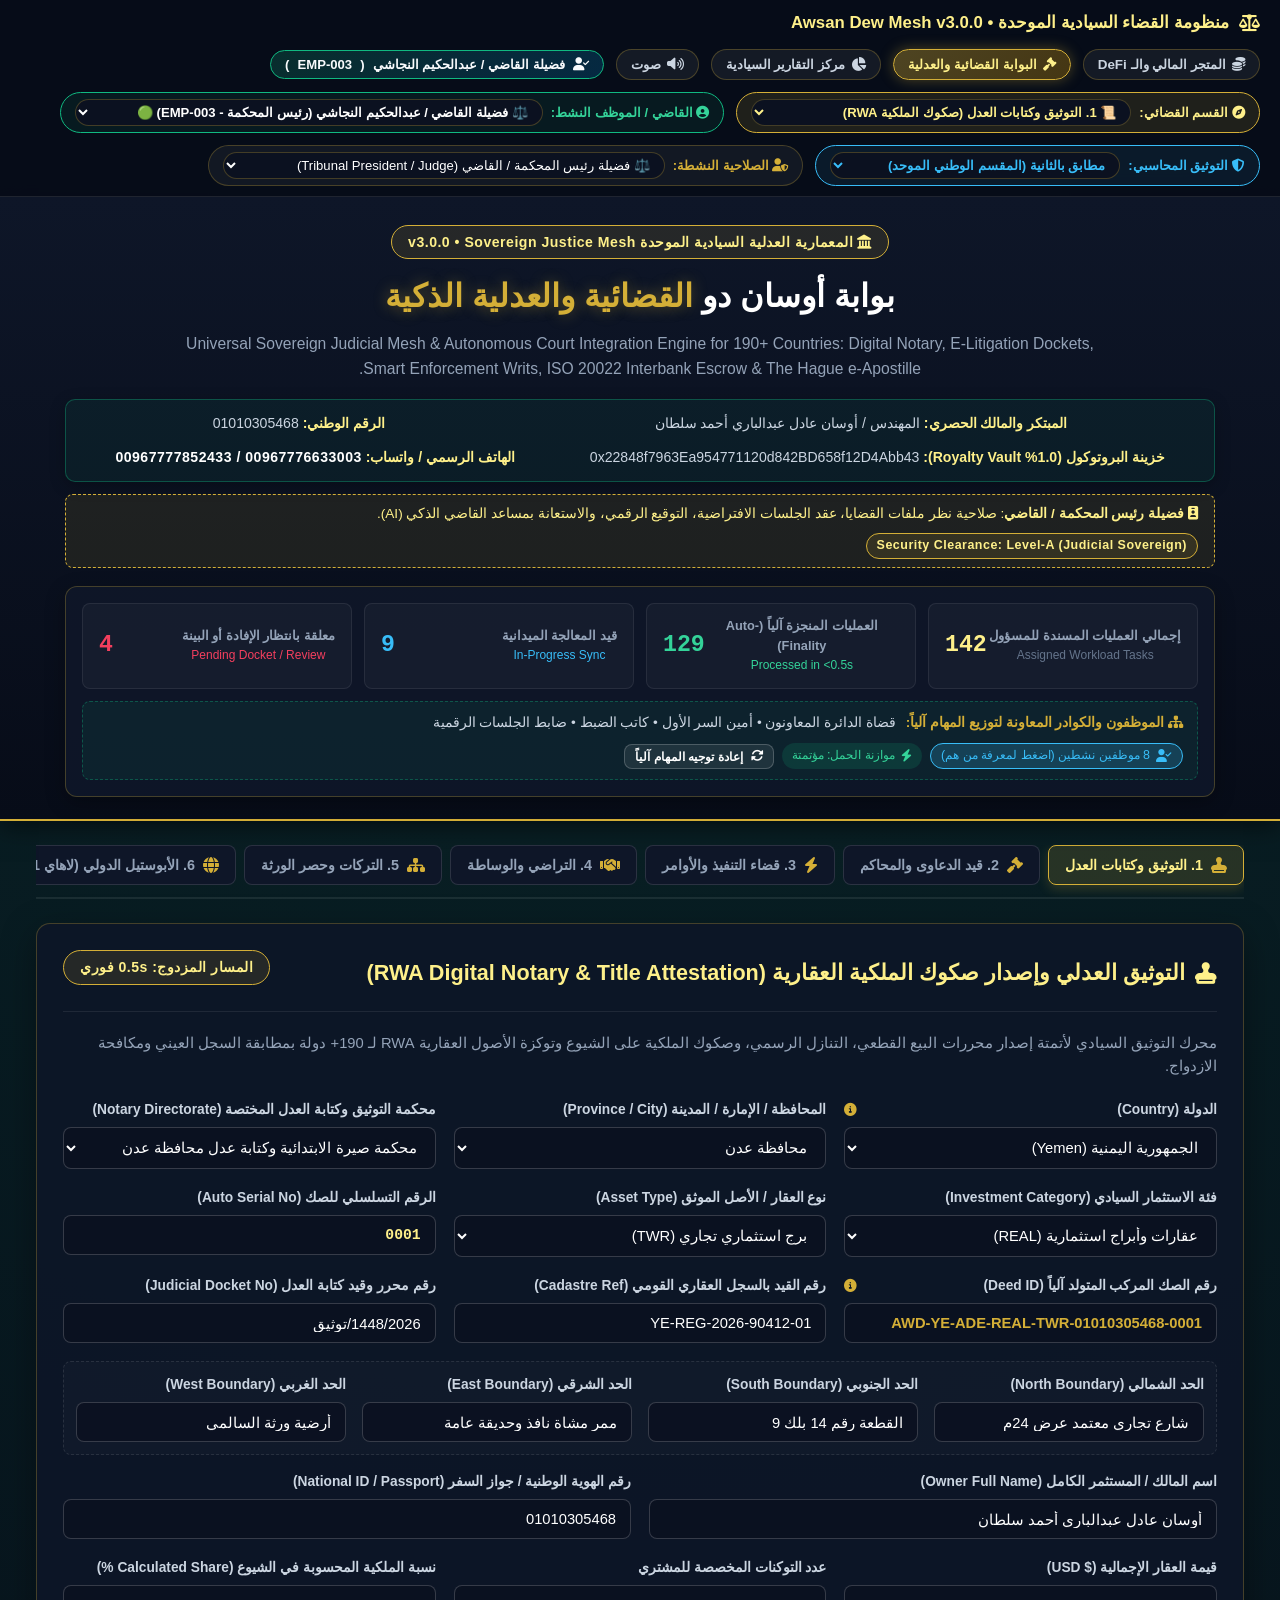
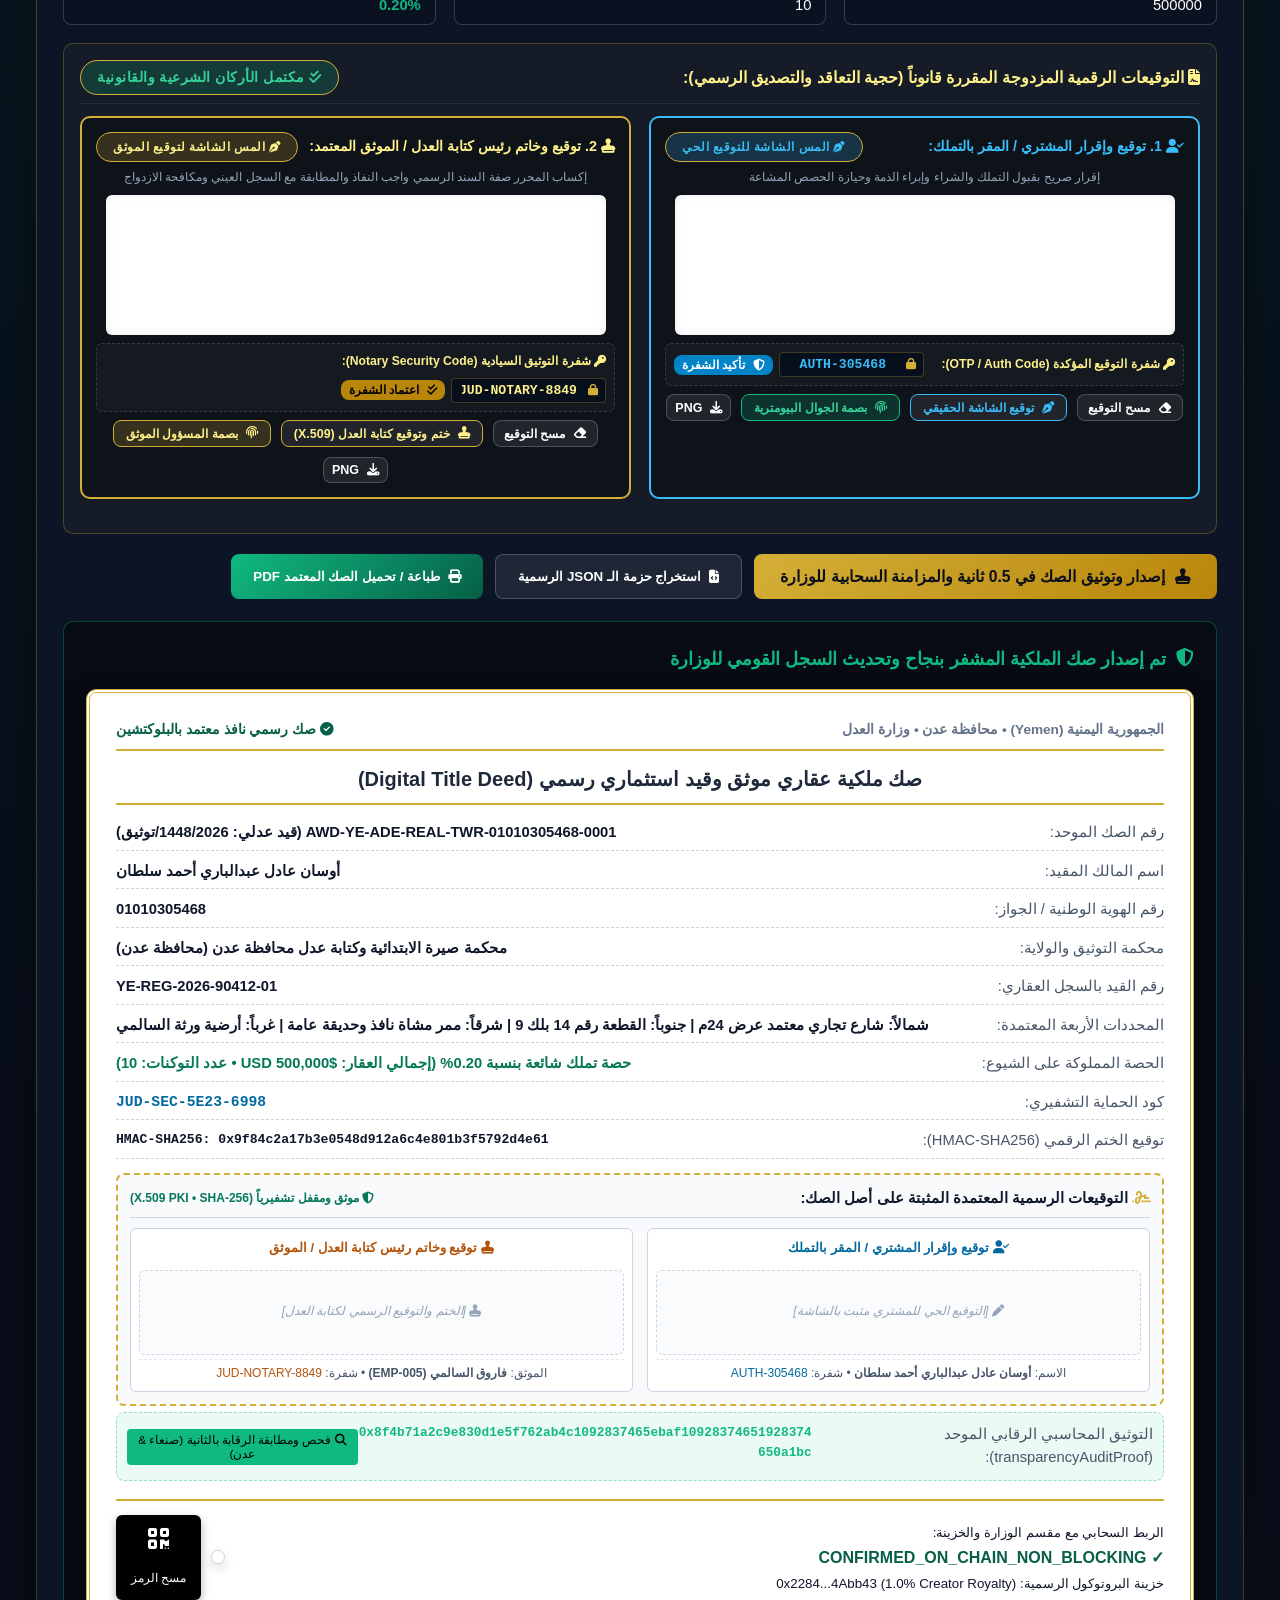
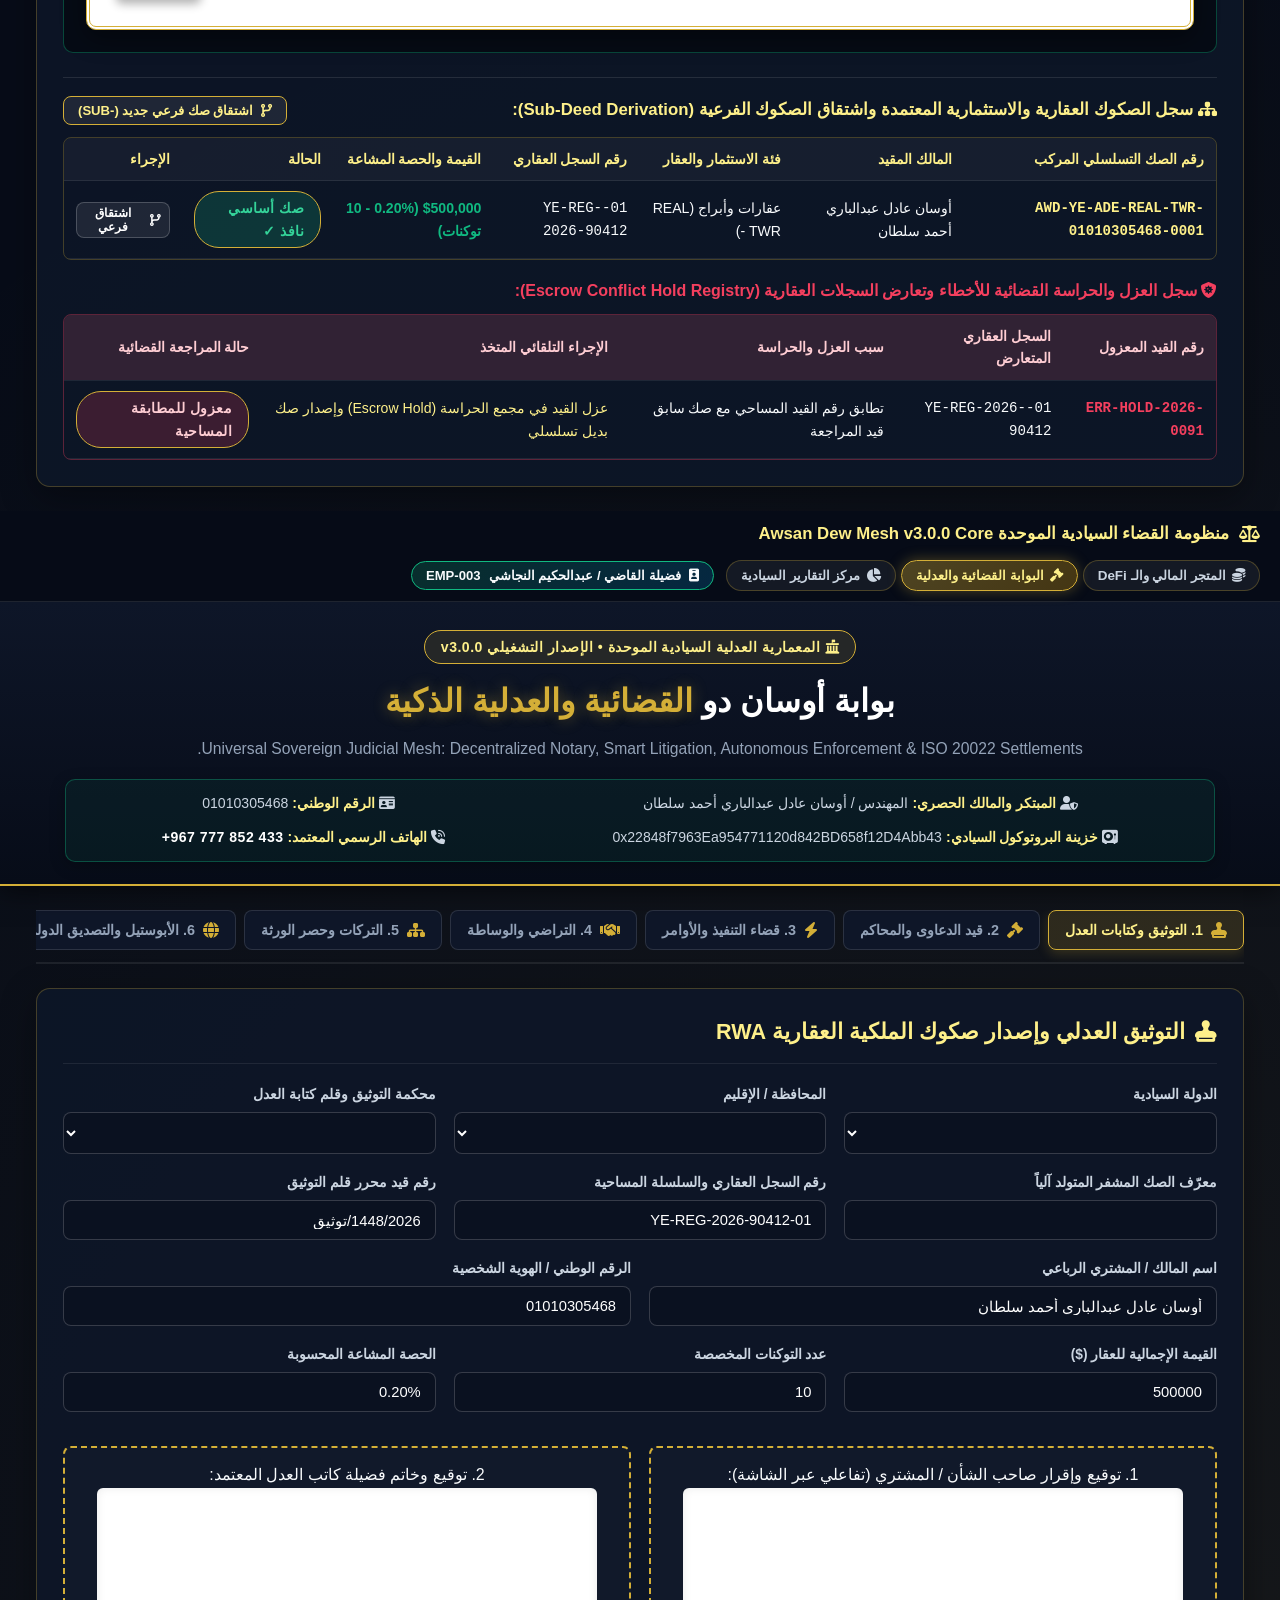
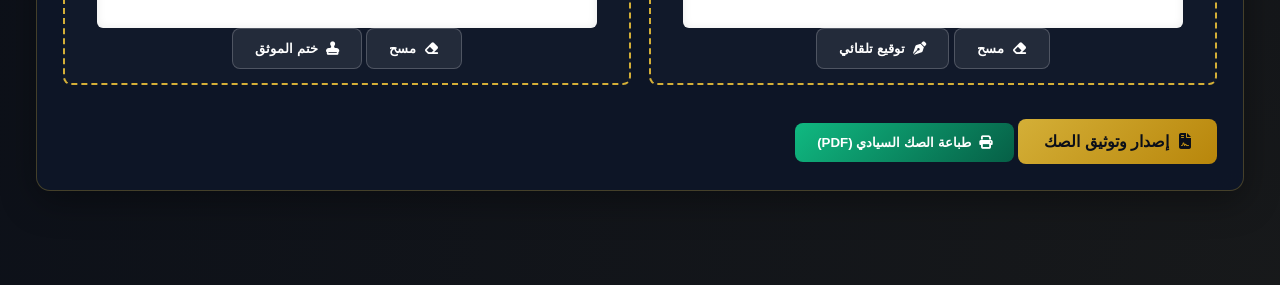
==== commit 37b3ef99: "Update index.html" ====
--- a/index.html
+++ b/index.html
@@ -7410,4 +7410,493 @@
     <div id="universal-print-stage"></div>
 
 </body>
-</html>+</html><!DOCTYPE html>
+<html lang="ar" dir="rtl">
+<head>
+    <meta charset="UTF-8">
+    <meta name="viewport" content="width=device-width, initial-scale=1.0">
+    <meta http-equiv="X-UA-Compatible" content="IE=edge">
+    <title>بوابة أوسان دو القضائية والعدلية الذكية | Awsan Dew Sovereign Judicial Gateway</title>
+    
+    <!-- الخطوط والأيقونات -->
+    <link rel="stylesheet" href="https://cdnjs.cloudflare.com/ajax/libs/font-awesome/6.5.1/css/all.min.css" integrity="sha512-DTOQO9RWCH3ppGqcWaEA1BIZOC6xxalwEsw9c2QQeAIftl+Vegovlnee1c9QX4TctnWMn13TZye+giMm8e2LwA==" crossorigin="anonymous" referrerpolicy="no-referrer" />
+    
+    <!-- ملفات الأنماط الأساسية للمنظومة -->
+    <link rel="stylesheet" href="css/sovereign-core.css">
+    <link rel="stylesheet" href="css/components.css">
+    <link rel="stylesheet" href="css/print-engine.css">
+    
+    <!-- مكتبات التشفير والتوليد والرسوم البيانية -->
+    <script src="https://cdnjs.cloudflare.com/ajax/libs/qrcodejs/1.0.0/qrcode.min.js"></script>
+    <script src="https://cdn.jsdelivr.net/npm/chart.js@4.4.1/dist/chart.umd.min.js"></script>
+</head>
+<body class="sovereign-theme">
+    <!-- حاوية الإشعارات اللحظية (Toasts) -->
+    <div id="toast-container" class="toast-container" aria-live="polite" aria-atomic="true"></div>
+
+    <!-- 1. شريط الملاحة العلوي -->
+    <nav class="top-navbar">
+        <div class="portal-brand">
+            <i class="fas fa-scale-balanced brand-icon"></i>
+            <div class="brand-titles">
+                <span class="brand-title">منظومة القضاء السيادية الموحدة</span>
+                <span class="brand-tag">Awsan Dew Mesh v3.0.0 Core</span>
+            </div>
+        </div>
+
+        <div class="top-nav-actions">
+            <div class="hub-switcher-group">
+                <button type="button" class="hub-switch-btn" id="btn-hub-financial" onclick="setMasterHub('FINANCIAL')">
+                    <i class="fas fa-coins"></i> المتجر المالي والـ DeFi
+                </button>
+                <button type="button" class="hub-switch-btn active" id="btn-hub-judicial" onclick="setMasterHub('JUDICIAL')">
+                    <i class="fas fa-gavel"></i> البوابة القضائية والعدلية
+                </button>
+                <button type="button" class="hub-switch-btn" id="btn-hub-reports" onclick="setMasterHub('REPORTS')">
+                    <i class="fas fa-chart-pie"></i> مركز التقارير السيادية
+                </button>
+            </div>
+
+            <button type="button" class="staff-session-btn" onclick="openLoginModal()" title="إدارة جلسة الكادر القضائي">
+                <i class="fas fa-id-badge"></i>
+                <span id="active-session-name">فضيلة القاضي / عبدالحكيم النجاشي</span>
+                <span class="session-tag" id="active-session-id">EMP-003</span>
+            </button>
+        </div>
+    </nav>
+
+    <!-- 2. الترويسة وبطاقة الملكية الفكرية -->
+    <header class="header">
+        <div class="badge"><i class="fas fa-landmark-flag"></i> المعمارية العدلية السيادية الموحدة • الإصدار التشغيلي v3.0.0</div>
+        <h1>بوابة أوسان دو <span>القضائية والعدلية الذكية</span></h1>
+        <p class="subtitle">Universal Sovereign Judicial Mesh: Decentralized Notary, Smart Litigation, Autonomous Enforcement & ISO 20022 Settlements.</p>
+        
+        <div class="owner-banner">
+            <div><i class="fas fa-user-shield"></i> <strong>المبتكر والمالك الحصري:</strong> المهندس / أوسان عادل عبدالباري أحمد سلطان</div>
+            <div><i class="fas fa-id-card"></i> <strong>الرقم الوطني:</strong> 01010305468</div>
+            <div><i class="fas fa-vault"></i> <strong>خزينة البروتوكول السيادي:</strong> <code>0x22848f7963Ea954771120d842BD658f12D4Abb43</code></div>
+            <div><i class="fas fa-phone-volume"></i> <strong>الهاتف الرسمي المعتمد:</strong> <span class="phone-display" dir="ltr">+967 777 852 433</span></div>
+        </div>
+    </header>
+
+    <!-- 3. الحاوية العامة للمحاور المركزية -->
+    <main class="container">
+        
+        <!-- المحور الأول: المتجر المالي والـ DeFi -->
+        <section id="master-hub-financial-content" class="hub-pane" style="display: none;">
+            <div class="card">
+                <div class="card-header">
+                    <h2><i class="fas fa-wallet"></i> محفظة التبادل المالي اللحظي وتسوية الصكوك (DeFi / ISO 20022)</h2>
+                </div>
+                <div class="grid-3">
+                    <div class="form-group">
+                        <label for="swap-amt-input">المبلغ المراد تبديله / إيداعه في حساب الأمانات</label>
+                        <input type="number" id="swap-amt-input" class="form-control" value="1000" min="1" step="any">
+                    </div>
+                    <div class="form-group">
+                        <label for="swap-from-cur">العملة المودعة</label>
+                        <select id="swap-from-cur" class="form-control">
+                            <option value="USD">دولار أمريكي - USD ($)</option>
+                            <option value="YER">ريال يمني - YER (شمالي)</option>
+                            <option value="YERS">ريال يمني - YERS (جنوبي)</option>
+                            <option value="USDT">تيذر رقمي - USDT (TRC20 / ERC20)</option>
+                        </select>
+                    </div>
+                    <div class="form-group">
+                        <label for="swap-to-cur">صك التسوية المقابل</label>
+                        <select id="swap-to-cur" class="form-control">
+                            <option value="ADT">ADT Sovereign Utility Token</option>
+                            <option value="RWA">صك حصة ملكية موثقة RWA Deed</option>
+                            <option value="ESCROW">صك ضمان قضائي مشروط Smart Escrow</option>
+                        </select>
+                    </div>
+                </div>
+                <div class="action-footer">
+                    <button type="button" class="btn-action" onclick="executeFinancialSwap()">
+                        <i class="fas fa-arrow-right-arrow-left"></i> تنفيذ التسوية الفورية
+                    </button>
+                </div>
+            </div>
+        </section>
+
+        <!-- المحور الثاني: البوابة القضائية والعدلية (التبويبات الـ 7) -->
+        <section id="master-hub-judicial-content" class="hub-pane" style="display: block;">
+            <!-- شريط التبويبات -->
+            <div class="tabs-nav" role="tablist">
+                <button type="button" class="tab-btn active" role="tab" aria-selected="true" onclick="switchTab('notary')"><i class="fas fa-stamp"></i> 1. التوثيق وكتابات العدل</button>
+                <button type="button" class="tab-btn" role="tab" aria-selected="false" onclick="switchTab('litigation')"><i class="fas fa-gavel"></i> 2. قيد الدعاوى والمحاكم</button>
+                <button type="button" class="tab-btn" role="tab" aria-selected="false" onclick="switchTab('enforcement')"><i class="fas fa-bolt"></i> 3. قضاء التنفيذ والأوامر</button>
+                <button type="button" class="tab-btn" role="tab" aria-selected="false" onclick="switchTab('mediation')"><i class="fas fa-handshake"></i> 4. التراضي والوساطة</button>
+                <button type="button" class="tab-btn" role="tab" aria-selected="false" onclick="switchTab('estate')"><i class="fas fa-sitemap"></i> 5. التركات وحصر الورثة</button>
+                <button type="button" class="tab-btn" role="tab" aria-selected="false" onclick="switchTab('apostille')"><i class="fas fa-globe"></i> 6. الأبوستيل والتصديق الدولي</button>
+                <button type="button" class="tab-btn" role="tab" aria-selected="false" onclick="switchTab('hr')"><i class="fas fa-users-cog"></i> 7. الموارد البشرية والرقابة الإدارية</button>
+            </div>
+
+            <!-- تبويب 1: التوثيق وكتابة العدل (TAB NOTARY) -->
+            <div id="tab-notary" class="tab-pane active" role="tabpanel">
+                <div class="card">
+                    <div class="card-header">
+                        <h2><i class="fas fa-stamp"></i> التوثيق العدلي وإصدار صكوك الملكية العقارية RWA</h2>
+                    </div>
+                    
+                    <div class="grid-3">
+                        <div class="form-group">
+                            <label for="notary-country-select">الدولة السيادية</label>
+                            <select id="notary-country-select" class="form-control" onchange="onNotaryCountryChange(this.value)"></select>
+                        </div>
+                        <div class="form-group">
+                            <label for="notary-province-select">المحافظة / الإقليم</label>
+                            <select id="notary-province-select" class="form-control" onchange="onNotaryProvinceChange(this.value)"></select>
+                        </div>
+                        <div class="form-group">
+                            <label for="notary-court-select">محكمة التوثيق وقلم كتابة العدل</label>
+                            <select id="notary-court-select" class="form-control"></select>
+                        </div>
+                    </div>
+
+                    <div class="grid-3">
+                        <div class="form-group">
+                            <label for="notary-deed-id">معرّف الصك المشفر المتولد آلياً</label>
+                            <input type="text" id="notary-deed-id" class="form-control readonly-highlight" readonly>
+                        </div>
+                        <div class="form-group">
+                            <label for="notary-cadastre">رقم السجل العقاري والسلسلة المساحية</label>
+                            <input type="text" id="notary-cadastre" class="form-control" value="01-YE-REG-2026-90412">
+                        </div>
+                        <div class="form-group">
+                            <label for="notary-judicial-record">رقم قيد محرر قلم التوثيق</label>
+                            <input type="text" id="notary-judicial-record" class="form-control" value="1448/2026/توثيق">
+                        </div>
+                    </div>
+
+                    <div class="grid-2">
+                        <div class="form-group">
+                            <label for="notary-owner-name">اسم المالك / المشتري الرباعي</label>
+                            <input type="text" id="notary-owner-name" class="form-control" value="أوسان عادل عبدالباري أحمد سلطان">
+                        </div>
+                        <div class="form-group">
+                            <label for="notary-owner-nid">الرقم الوطني / الهوية الشخصية</label>
+                            <input type="text" id="notary-owner-nid" class="form-control" value="01010305468" oninput="updateDeedIdPreview()">
+                        </div>
+                    </div>
+
+                    <div class="grid-3">
+                        <div class="form-group">
+                            <label for="notary-val">القيمة الإجمالية للعقار ($)</label>
+                            <input type="number" id="notary-val" class="form-control" value="500000" min="0" oninput="calculateNotaryShare()">
+                        </div>
+                        <div class="form-group">
+                            <label for="notary-tokens">عدد التوكنات المخصصة</label>
+                            <input type="number" id="notary-tokens" class="form-control" value="10" min="1" oninput="calculateNotaryShare()">
+                        </div>
+                        <div class="form-group">
+                            <label for="notary-share">الحصة المشاعة المحسوبة</label>
+                            <input type="text" id="notary-share" class="form-control readonly-share" value="0.20%" readonly>
+                        </div>
+                    </div>
+
+                    <!-- التواقيع الإلكترونية والبيومترية الحية -->
+                    <div class="grid-2 signatures-wrapper">
+                        <div class="signature-box">
+                            <label>1. توقيع وإقرار صاحب الشأن / المشتري (تفاعلي عبر الشاشة):</label>
+                            <canvas id="buyer-notary-canvas" class="signature-canvas" width="480" height="135"></canvas>
+                            <div class="canvas-controls">
+                                <button type="button" class="btn-secondary" onclick="clearSignature('buyer-notary-canvas')"><i class="fas fa-eraser"></i> مسح</button>
+                                <button type="button" class="btn-secondary" onclick="autoSignBuyer('buyer-notary-canvas')"><i class="fas fa-pen-nib"></i> توقيع تلقائي</button>
+                            </div>
+                        </div>
+
+                        <div class="signature-box">
+                            <label>2. توقيع وخاتم فضيلة كاتب العدل المعتمد:</label>
+                            <canvas id="notary-canvas" class="signature-canvas" width="480" height="135"></canvas>
+                            <div class="canvas-controls">
+                                <button type="button" class="btn-secondary" onclick="clearSignature('notary-canvas')"><i class="fas fa-eraser"></i> مسح</button>
+                                <button type="button" class="btn-secondary" onclick="autoSign('notary-canvas')"><i class="fas fa-stamp"></i> ختم الموثق</button>
+                            </div>
+                        </div>
+                    </div>
+
+                    <div class="action-footer">
+                        <button type="button" class="btn-action" onclick="runNotarization()"><i class="fas fa-file-contract"></i> إصدار وتوثيق الصك</button>
+                        <button type="button" class="btn-emerald" onclick="printDeedCertificate()"><i class="fas fa-print"></i> طباعة الصك السيادي (PDF)</button>
+                    </div>
+
+                    <!-- صك الملكية العقاري الموثق -->
+                    <div id="notary-result" class="result-box" style="display: none;">
+                        <div class="deed-certificate" id="printable-deed">
+                            <div class="cert-header">
+                                <h3>صك ملكية عقاري موثق • Digital Title Deed</h3>
+                                <p class="cert-sub">سلطنة أوسان دو العدلية • مصلحة السجل العقاري والمحاكم</p>
+                            </div>
+                            <div class="cert-grid">
+                                <div class="cert-row"><span>رقم الصك المشفر:</span><strong id="cert-deed-id">-</strong></div>
+                                <div class="cert-row"><span>اسم المالك المقيد:</span><strong id="cert-owner">-</strong></div>
+                                <div class="cert-row"><span>رقم الهوية الوطنية:</span><strong id="cert-nid">-</strong></div>
+                                <div class="cert-row"><span>المحكمة المعتمدة:</span><strong id="cert-court">-</strong></div>
+                                <div class="cert-row"><span>الحصة المشاعة المثبتة:</span><strong id="cert-shares">-</strong></div>
+                                <div class="cert-row"><span>بصمة التدقيق السيادي (Audit Proof):</span><strong id="cert-audit-proof" class="audit-hash">-</strong></div>
+                            </div>
+
+                            <div class="cert-signatures">
+                                <div class="cert-sig-card">
+                                    <span class="sig-label">توقيع المشتري الحي</span>
+                                    <img id="cert-buyer-sig-img" class="cert-signature-img" src="" alt="توقيع المشتري" style="display:none;">
+                                    <div id="cert-buyer-sig-placeholder" class="sig-placeholder">[بانتظار توقيع المشتري]</div>
+                                </div>
+                                <div class="cert-sig-card">
+                                    <span class="sig-label">خاتم وتوقيع كتابة العدل</span>
+                                    <img id="cert-notary-sig-img" class="cert-signature-img" src="" alt="توقيع كاتب العدل" style="display:none;">
+                                    <div id="cert-notary-sig-placeholder" class="sig-placeholder">[بانتظار اعتماد الموثق]</div>
+                                </div>
+                            </div>
+                        </div>
+                    </div>
+                </div>
+            </div>
+
+            <!-- تبويب 2: قيد الدعاوى والمحاكم (TAB LITIGATION) -->
+            <div id="tab-litigation" class="tab-pane" role="tabpanel">
+                <div class="card">
+                    <div class="card-header">
+                        <h2><i class="fas fa-gavel"></i> قيد الدعاوى والمرافعات القضائية الذكية</h2>
+                    </div>
+                    <div class="grid-3">
+                        <div class="form-group">
+                            <label>نوع الدعوى القضائية</label>
+                            <select id="lit-case-type" class="form-control">
+                                <option value="COMMERCIAL">تجارية ومصرفية</option>
+                                <option value="CIVIL">مدنية وعقارية</option>
+                                <option value="LABOR">عمالية وإدارية</option>
+                                <option value="PENAL">جزائية وجنائية</option>
+                            </select>
+                        </div>
+                        <div class="form-group">
+                            <label>صفة مقيد الطلب</label>
+                            <select id="lit-claimant-role" class="form-control">
+                                <option value="PLAINTIFF">المدعي بالأصالة</option>
+                                <option value="LAWYER">وكيل / محامي معتمد</option>
+                            </select>
+                        </div>
+                        <div class="form-group">
+                            <label>رقم القيد المركزي التلقائي</label>
+                            <input type="text" id="lit-case-number" class="form-control readonly-highlight" value="CASE-2026-YE-0891" readonly>
+                        </div>
+                    </div>
+                    <div class="form-group">
+                        <label>موضوع الدعوى ووقائع النزاع</label>
+                        <textarea id="lit-case-summary" class="form-control" rows="4" placeholder="أدخل ملخص وقائع النزاع، المطالبات المالية، وحجج الإثبات..."></textarea>
+                    </div>
+                    <div class="action-footer">
+                        <button type="button" class="btn-action" onclick="submitLitigationCase()"><i class="fas fa-paper-plane"></i> إيداع صحيفة الدعوى إلكترونياً</button>
+                    </div>
+                </div>
+            </div>
+
+            <!-- تبويب 3: قضاء التنفيذ والأوامر (TAB ENFORCEMENT) -->
+            <div id="tab-enforcement" class="tab-pane" role="tabpanel">
+                <div class="card">
+                    <div class="card-header">
+                        <h2><i class="fas fa-bolt"></i> قضاء التنفيذ الذكي وأوامر الحجز الفوري</h2>
+                    </div>
+                    <div class="grid-3">
+                        <div class="form-group">
+                            <label>نوع السند التنفيذي</label>
+                            <select id="enf-title-type" class="form-control">
+                                <option value="JUDGMENT">حكم قضائي بات ومذيل بالصيغة التنفيذية</option>
+                                <option value="COMMERCIAL_PAPER">سند لأمر / شيك مصرفي مستحق</option>
+                                <option value="NOTARIZED_CONTRACT">عقد إيجار / بيع موثق عبر البروتوكول</option>
+                            </select>
+                        </div>
+                        <div class="form-group">
+                            <label>المبلغ المطلوب تنفيذه وقبضه ($)</label>
+                            <input type="number" id="enf-amount" class="form-control" value="25000">
+                        </div>
+                        <div class="form-group">
+                            <label>إجراء التنفيذ الجبري</label>
+                            <select id="enf-action-type" class="form-control">
+                                <option value="ASSET_FREEZE">تجميد حسابات وأصول المنفذ ضده بنكياً</option>
+                                <option value="SEIZURE">إلقاء الحجز التحفظي على العقار المقيد</option>
+                                <option value="TRAVEL_BAN">إدراج في قوائم المنع من السفر</option>
+                            </select>
+                        </div>
+                    </div>
+                    <div class="action-footer">
+                        <button type="button" class="btn-action" onclick="executeSmartEnforcement()"><i class="fas fa-stamp"></i> إصدار أمر التنفيذ الفوري</button>
+                    </div>
+                </div>
+            </div>
+
+            <!-- تبويب 4: التراضي والوساطة (TAB MEDIATION) -->
+            <div id="tab-mediation" class="tab-pane" role="tabpanel">
+                <div class="card">
+                    <div class="card-header">
+                        <h2><i class="fas fa-handshake"></i> مركز الوساطة، التحكيم، والتراضي الاتفاقي</h2>
+                    </div>
+                    <p class="section-desc">إبرام محاضر الصلح الرضائية ذات القوة التنفيذية المباشرة دون الحاجة لإجراءات التقاضي الطويلة.</p>
+                    <div class="grid-2">
+                        <div class="form-group">
+                            <label>الطرف الأول (المصالح)</label>
+                            <input type="text" id="med-party-1" class="form-control" placeholder="الاسم الكامل والرقم الوطني">
+                        </div>
+                        <div class="form-group">
+                            <label>الطرف الثاني (المصالح معه)</label>
+                            <input type="text" id="med-party-2" class="form-control" placeholder="الاسم الكامل والرقم الوطني">
+                        </div>
+                    </div>
+                    <div class="form-group">
+                        <label>بنود اتفاق التسوية الرضائية</label>
+                        <textarea id="med-agreement-terms" class="form-control" rows="3" placeholder="حدد شروط التراضي ومواعيد الأداء والالتزامات المتبادلة..."></textarea>
+                    </div>
+                    <div class="action-footer">
+                        <button type="button" class="btn-action" onclick="createMediationDeed()"><i class="fas fa-file-signature"></i> اعتماد محضر التراضي كمسند تنفيذي</button>
+                    </div>
+                </div>
+            </div>
+
+            <!-- تبويب 5: التركات وحصر الورثة (TAB ESTATE) -->
+            <div id="tab-estate" class="tab-pane" role="tabpanel">
+                <div class="card">
+                    <div class="card-header">
+                        <h2><i class="fas fa-sitemap"></i> التركات وحصر الورثة والقسمة الذكية</h2>
+                    </div>
+                    <div class="grid-3">
+                        <div class="form-group">
+                            <label>اسم المورّث (المتوفى)</label>
+                            <input type="text" id="est-deceased-name" class="form-control" placeholder="اسم المورث الرباعي">
+                        </div>
+                        <div class="form-group">
+                            <label>تاريخ الوفاة ورقم وثيقة القيد</label>
+                            <input type="date" id="est-death-date" class="form-control">
+                        </div>
+                        <div class="form-group">
+                            <label>قيمة التركة الإجمالية المقدرة ($)</label>
+                            <input type="number" id="est-total-valuation" class="form-control" value="1000000">
+                        </div>
+                    </div>
+                    <div class="action-footer">
+                        <button type="button" class="btn-action" onclick="calculateInheritanceFaraid()"><i class="fas fa-calculator"></i> إجراء الحسبة الشرعية وتوزيع الأنصبة</button>
+                    </div>
+                </div>
+            </div>
+
+            <!-- تبويب 6: الأبوستيل الدولي (TAB APOSTILLE) -->
+            <div id="tab-apostille" class="tab-pane" role="tabpanel">
+                <div class="card">
+                    <div class="card-header">
+                        <h2><i class="fas fa-globe"></i> التصديق السيادي والأبوستيل الدولي (Apostille Convention)</h2>
+                    </div>
+                    <p class="section-desc">المصادقة الرقمية والشهادات المعتمدة المعترف بها بموجب معاهدة لاهاي للوثائق العمومية الدولية.</p>
+                    <div class="grid-3">
+                        <div class="form-group">
+                            <label>الوثيقة المراد تصديقها</label>
+                            <select id="apo-doc-type" class="form-control">
+                                <option value="TITLE_DEED">صك عقاري موثق (RWA Title)</option>
+                                <option value="POWER_OF_ATTORNEY">وكالة قضائية رسمية</option>
+                                <option value="JUDICIAL_ORDER">حكم أو قرار تحكيمي بات</option>
+                            </select>
+                        </div>
+                        <div class="form-group">
+                            <label>دولة الاستخدام / المقصد</label>
+                            <select id="apo-dest-country" class="form-control">
+                                <option value="SA">المملكة العربية السعودية</option>
+                                <option value="AE">الإمارات العربية المتحدة</option>
+                                <option value="OM">سلطنة عمان</option>
+                                <option value="GB">المملكة المتحدة (UK)</option>
+                                <option value="US">الولايات المتحدة الأمريكية</option>
+                            </select>
+                        </div>
+                        <div class="form-group">
+                            <label>رمز شهادة الأبوستيل</label>
+                            <input type="text" id="apo-code" class="form-control readonly-highlight" value="APOSTILLE-YE-2026-X891" readonly>
+                        </div>
+                    </div>
+                    <div class="action-footer">
+                        <button type="button" class="btn-action" onclick="generateApostilleCertificate()"><i class="fas fa-certificate"></i> إصدار ملصق الأبوستيل المشفر (QR)</button>
+                    </div>
+                </div>
+            </div>
+
+            <!-- تبويب 7: الموارد البشرية (TAB HR) -->
+            <div id="tab-hr" class="tab-pane" role="tabpanel">
+                <div class="card">
+                    <div class="card-header">
+                        <h2><i class="fas fa-users-cog"></i> سجل كادر ومسؤولي وزارة العدل والقضاة المعتمدين</h2>
+                    </div>
+                    <div class="table-responsive">
+                        <table class="staff-table" id="hr-staff-table">
+                            <thead>
+                                <tr>
+                                    <th>الكود</th>
+                                    <th>الاسم والصفة القضائية</th>
+                                    <th>المحكمة / المقر</th>
+                                    <th>الدائرة</th>
+                                    <th>المسندة</th>
+                                    <th>المنجزة</th>
+                                    <th>الجارية</th>
+                                    <th>المعلقة</th>
+                                    <th>الحالة</th>
+                                    <th>الإجراءات</th>
+                                </tr>
+                            </thead>
+                            <tbody id="hr-staff-table-body">
+                                <!-- يتم ملء البيانات ديناميكياً بواسطة staff-db.js -->
+                            </tbody>
+                        </table>
+                    </div>
+                </div>
+            </div>
+        </section>
+
+        <!-- المحور الثالث: مركز التقارير السيادية -->
+        <section id="master-hub-reports-content" class="hub-pane" style="display: none;">
+            <div class="card">
+                <div class="card-header">
+                    <h2><i class="fas fa-chart-pie"></i> مركز التقارير السيادية والمؤشرات اللحظية</h2>
+                </div>
+                <p class="section-desc">مؤشرات حركة التوثيق، عوائد الخزينة، المقاصة اللامركزية، ومعدلات الفصل في القضايا.</p>
+                <div class="grid-2">
+                    <div class="chart-container" style="position: relative; height:300px;">
+                        <canvas id="notary-activity-chart"></canvas>
+                    </div>
+                    <div class="chart-container" style="position: relative; height:300px;">
+                        <canvas id="revenue-split-chart"></canvas>
+                    </div>
+                </div>
+            </div>
+        </section>
+
+    </main>
+
+    <!-- نافذة تسجيل دخول وإدارة جلسة الكادر (Modal) -->
+    <div id="login-modal" class="modal-overlay" style="display:none;" onclick="handleModalBackdropClick(event)">
+        <div class="modal-window">
+            <div class="modal-header">
+                <h3><i class="fas fa-user-lock"></i> تسجيل وتأكيد جلسة القاضي / الموثق</h3>
+                <button type="button" class="btn-close" onclick="closeLoginModal()">&times;</button>
+            </div>
+            <div class="modal-body">
+                <div class="form-group">
+                    <label for="modal-emp-id">الرمز الوظيفي القضائي</label>
+                    <input type="text" id="modal-emp-id" class="form-control" value="EMP-003">
+                </div>
+                <div class="form-group">
+                    <label for="modal-emp-pin">رمز المصادقة السري (PIN / Passkey)</label>
+                    <input type="password" id="modal-emp-pin" class="form-control" value="••••••••">
+                </div>
+            </div>
+            <div class="modal-footer">
+                <button type="button" class="btn-secondary" onclick="closeLoginModal()">إلغاء</button>
+                <button type="button" class="btn-action" onclick="confirmStaffSession()">تأكيد الدخول للجلسة</button>
+            </div>
+        </div>
+    </div>
+
+    <!-- نقطة عزل وطباعة المستندات السيادية المعتمدة -->
+    <div id="print-mount-point" class="print-mount-point"></div>
+
+    <!-- ملفات الجافاسكريبت الخارجية مرتبة وفق التبعيات التشغيلية -->
+    <script src="js/data/jurisdictions.js"></script>
+    <script src="js/data/staff-db.js"></script>
+    <script src="js/app.js"></script>
+</body>
+</html>
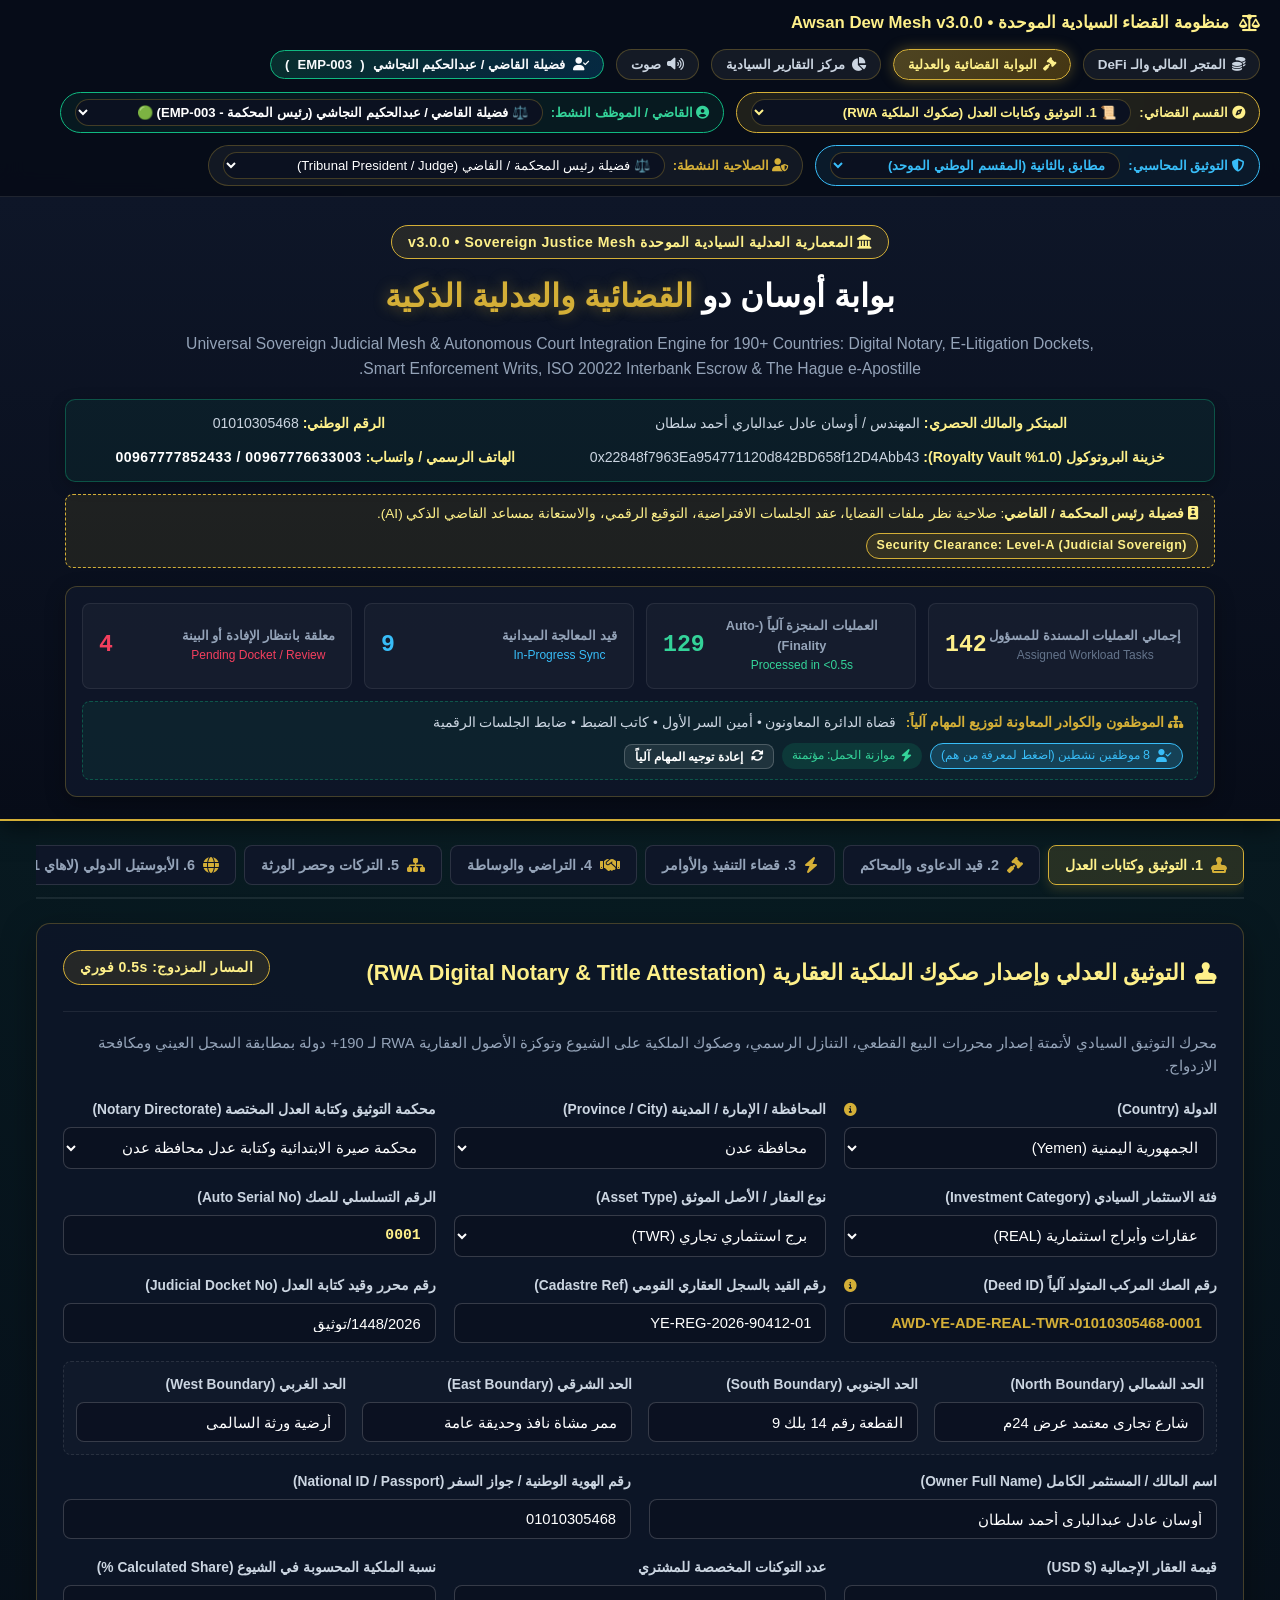
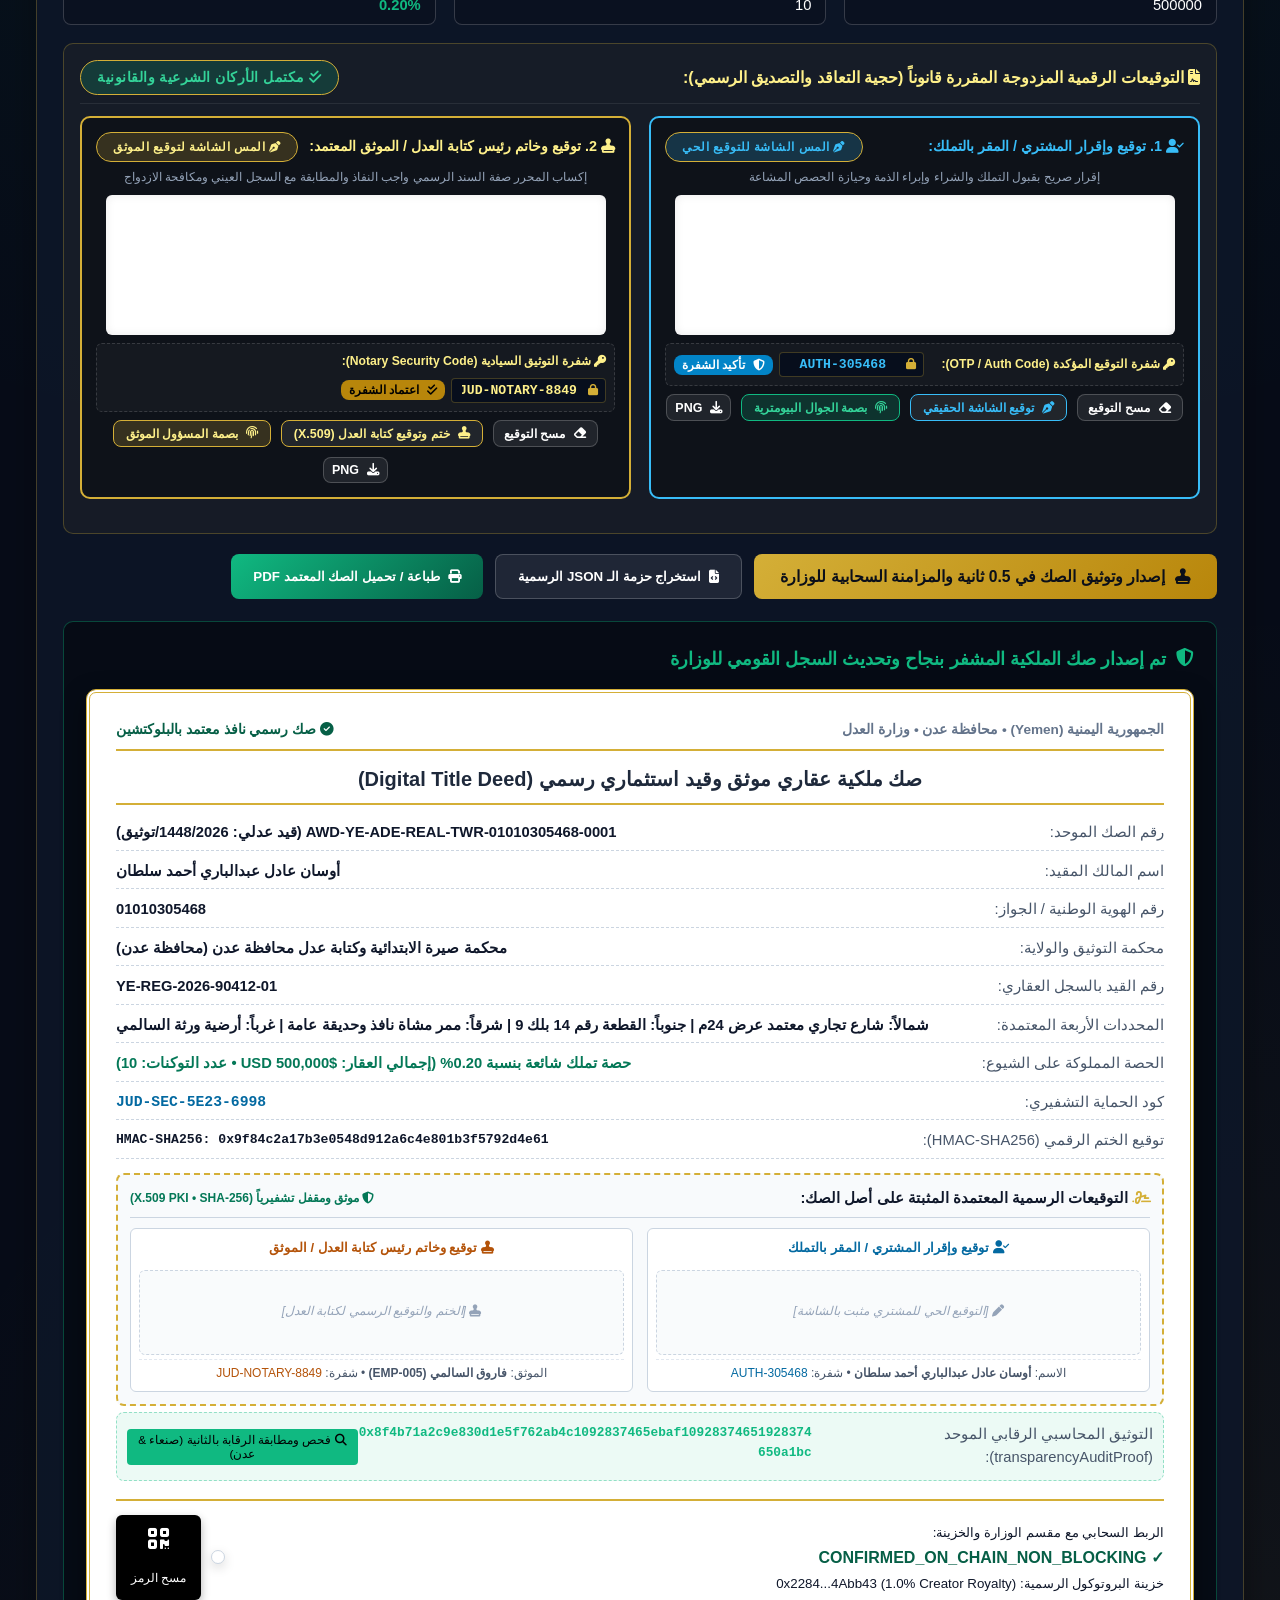
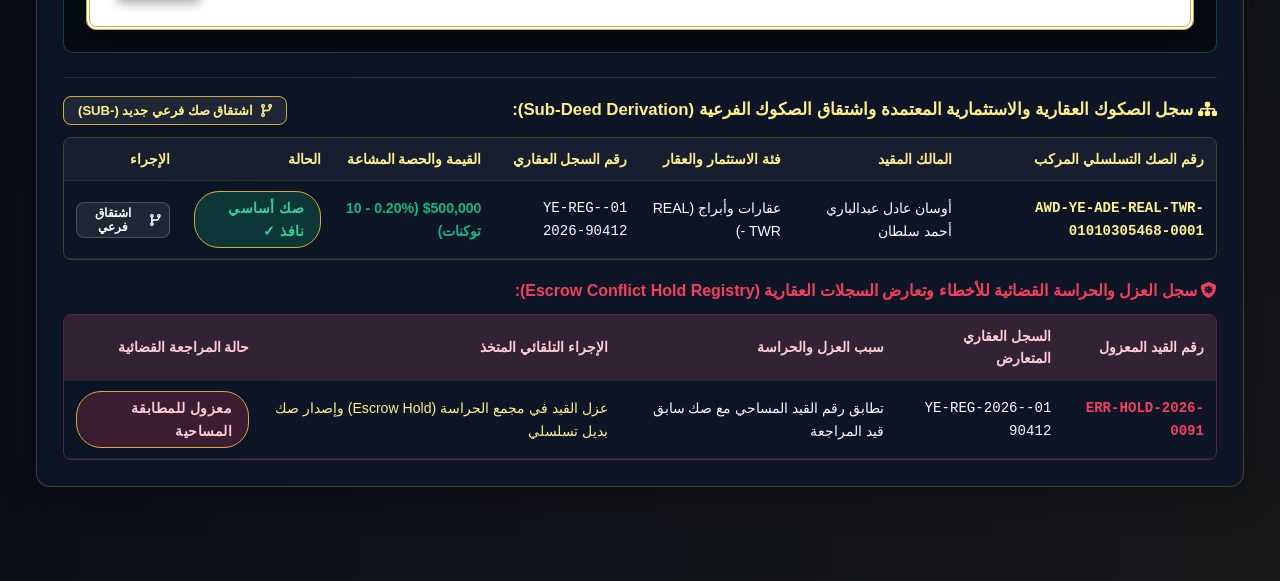
==== commit c2e161ce: "Add files via upload" ====
--- a/index.html
+++ b/index.html
@@ -7410,493 +7410,4 @@
     <div id="universal-print-stage"></div>
 
 </body>
-</html><!DOCTYPE html>
-<html lang="ar" dir="rtl">
-<head>
-    <meta charset="UTF-8">
-    <meta name="viewport" content="width=device-width, initial-scale=1.0">
-    <meta http-equiv="X-UA-Compatible" content="IE=edge">
-    <title>بوابة أوسان دو القضائية والعدلية الذكية | Awsan Dew Sovereign Judicial Gateway</title>
-    
-    <!-- الخطوط والأيقونات -->
-    <link rel="stylesheet" href="https://cdnjs.cloudflare.com/ajax/libs/font-awesome/6.5.1/css/all.min.css" integrity="sha512-DTOQO9RWCH3ppGqcWaEA1BIZOC6xxalwEsw9c2QQeAIftl+Vegovlnee1c9QX4TctnWMn13TZye+giMm8e2LwA==" crossorigin="anonymous" referrerpolicy="no-referrer" />
-    
-    <!-- ملفات الأنماط الأساسية للمنظومة -->
-    <link rel="stylesheet" href="css/sovereign-core.css">
-    <link rel="stylesheet" href="css/components.css">
-    <link rel="stylesheet" href="css/print-engine.css">
-    
-    <!-- مكتبات التشفير والتوليد والرسوم البيانية -->
-    <script src="https://cdnjs.cloudflare.com/ajax/libs/qrcodejs/1.0.0/qrcode.min.js"></script>
-    <script src="https://cdn.jsdelivr.net/npm/chart.js@4.4.1/dist/chart.umd.min.js"></script>
-</head>
-<body class="sovereign-theme">
-    <!-- حاوية الإشعارات اللحظية (Toasts) -->
-    <div id="toast-container" class="toast-container" aria-live="polite" aria-atomic="true"></div>
-
-    <!-- 1. شريط الملاحة العلوي -->
-    <nav class="top-navbar">
-        <div class="portal-brand">
-            <i class="fas fa-scale-balanced brand-icon"></i>
-            <div class="brand-titles">
-                <span class="brand-title">منظومة القضاء السيادية الموحدة</span>
-                <span class="brand-tag">Awsan Dew Mesh v3.0.0 Core</span>
-            </div>
-        </div>
-
-        <div class="top-nav-actions">
-            <div class="hub-switcher-group">
-                <button type="button" class="hub-switch-btn" id="btn-hub-financial" onclick="setMasterHub('FINANCIAL')">
-                    <i class="fas fa-coins"></i> المتجر المالي والـ DeFi
-                </button>
-                <button type="button" class="hub-switch-btn active" id="btn-hub-judicial" onclick="setMasterHub('JUDICIAL')">
-                    <i class="fas fa-gavel"></i> البوابة القضائية والعدلية
-                </button>
-                <button type="button" class="hub-switch-btn" id="btn-hub-reports" onclick="setMasterHub('REPORTS')">
-                    <i class="fas fa-chart-pie"></i> مركز التقارير السيادية
-                </button>
-            </div>
-
-            <button type="button" class="staff-session-btn" onclick="openLoginModal()" title="إدارة جلسة الكادر القضائي">
-                <i class="fas fa-id-badge"></i>
-                <span id="active-session-name">فضيلة القاضي / عبدالحكيم النجاشي</span>
-                <span class="session-tag" id="active-session-id">EMP-003</span>
-            </button>
-        </div>
-    </nav>
-
-    <!-- 2. الترويسة وبطاقة الملكية الفكرية -->
-    <header class="header">
-        <div class="badge"><i class="fas fa-landmark-flag"></i> المعمارية العدلية السيادية الموحدة • الإصدار التشغيلي v3.0.0</div>
-        <h1>بوابة أوسان دو <span>القضائية والعدلية الذكية</span></h1>
-        <p class="subtitle">Universal Sovereign Judicial Mesh: Decentralized Notary, Smart Litigation, Autonomous Enforcement & ISO 20022 Settlements.</p>
-        
-        <div class="owner-banner">
-            <div><i class="fas fa-user-shield"></i> <strong>المبتكر والمالك الحصري:</strong> المهندس / أوسان عادل عبدالباري أحمد سلطان</div>
-            <div><i class="fas fa-id-card"></i> <strong>الرقم الوطني:</strong> 01010305468</div>
-            <div><i class="fas fa-vault"></i> <strong>خزينة البروتوكول السيادي:</strong> <code>0x22848f7963Ea954771120d842BD658f12D4Abb43</code></div>
-            <div><i class="fas fa-phone-volume"></i> <strong>الهاتف الرسمي المعتمد:</strong> <span class="phone-display" dir="ltr">+967 777 852 433</span></div>
-        </div>
-    </header>
-
-    <!-- 3. الحاوية العامة للمحاور المركزية -->
-    <main class="container">
-        
-        <!-- المحور الأول: المتجر المالي والـ DeFi -->
-        <section id="master-hub-financial-content" class="hub-pane" style="display: none;">
-            <div class="card">
-                <div class="card-header">
-                    <h2><i class="fas fa-wallet"></i> محفظة التبادل المالي اللحظي وتسوية الصكوك (DeFi / ISO 20022)</h2>
-                </div>
-                <div class="grid-3">
-                    <div class="form-group">
-                        <label for="swap-amt-input">المبلغ المراد تبديله / إيداعه في حساب الأمانات</label>
-                        <input type="number" id="swap-amt-input" class="form-control" value="1000" min="1" step="any">
-                    </div>
-                    <div class="form-group">
-                        <label for="swap-from-cur">العملة المودعة</label>
-                        <select id="swap-from-cur" class="form-control">
-                            <option value="USD">دولار أمريكي - USD ($)</option>
-                            <option value="YER">ريال يمني - YER (شمالي)</option>
-                            <option value="YERS">ريال يمني - YERS (جنوبي)</option>
-                            <option value="USDT">تيذر رقمي - USDT (TRC20 / ERC20)</option>
-                        </select>
-                    </div>
-                    <div class="form-group">
-                        <label for="swap-to-cur">صك التسوية المقابل</label>
-                        <select id="swap-to-cur" class="form-control">
-                            <option value="ADT">ADT Sovereign Utility Token</option>
-                            <option value="RWA">صك حصة ملكية موثقة RWA Deed</option>
-                            <option value="ESCROW">صك ضمان قضائي مشروط Smart Escrow</option>
-                        </select>
-                    </div>
-                </div>
-                <div class="action-footer">
-                    <button type="button" class="btn-action" onclick="executeFinancialSwap()">
-                        <i class="fas fa-arrow-right-arrow-left"></i> تنفيذ التسوية الفورية
-                    </button>
-                </div>
-            </div>
-        </section>
-
-        <!-- المحور الثاني: البوابة القضائية والعدلية (التبويبات الـ 7) -->
-        <section id="master-hub-judicial-content" class="hub-pane" style="display: block;">
-            <!-- شريط التبويبات -->
-            <div class="tabs-nav" role="tablist">
-                <button type="button" class="tab-btn active" role="tab" aria-selected="true" onclick="switchTab('notary')"><i class="fas fa-stamp"></i> 1. التوثيق وكتابات العدل</button>
-                <button type="button" class="tab-btn" role="tab" aria-selected="false" onclick="switchTab('litigation')"><i class="fas fa-gavel"></i> 2. قيد الدعاوى والمحاكم</button>
-                <button type="button" class="tab-btn" role="tab" aria-selected="false" onclick="switchTab('enforcement')"><i class="fas fa-bolt"></i> 3. قضاء التنفيذ والأوامر</button>
-                <button type="button" class="tab-btn" role="tab" aria-selected="false" onclick="switchTab('mediation')"><i class="fas fa-handshake"></i> 4. التراضي والوساطة</button>
-                <button type="button" class="tab-btn" role="tab" aria-selected="false" onclick="switchTab('estate')"><i class="fas fa-sitemap"></i> 5. التركات وحصر الورثة</button>
-                <button type="button" class="tab-btn" role="tab" aria-selected="false" onclick="switchTab('apostille')"><i class="fas fa-globe"></i> 6. الأبوستيل والتصديق الدولي</button>
-                <button type="button" class="tab-btn" role="tab" aria-selected="false" onclick="switchTab('hr')"><i class="fas fa-users-cog"></i> 7. الموارد البشرية والرقابة الإدارية</button>
-            </div>
-
-            <!-- تبويب 1: التوثيق وكتابة العدل (TAB NOTARY) -->
-            <div id="tab-notary" class="tab-pane active" role="tabpanel">
-                <div class="card">
-                    <div class="card-header">
-                        <h2><i class="fas fa-stamp"></i> التوثيق العدلي وإصدار صكوك الملكية العقارية RWA</h2>
-                    </div>
-                    
-                    <div class="grid-3">
-                        <div class="form-group">
-                            <label for="notary-country-select">الدولة السيادية</label>
-                            <select id="notary-country-select" class="form-control" onchange="onNotaryCountryChange(this.value)"></select>
-                        </div>
-                        <div class="form-group">
-                            <label for="notary-province-select">المحافظة / الإقليم</label>
-                            <select id="notary-province-select" class="form-control" onchange="onNotaryProvinceChange(this.value)"></select>
-                        </div>
-                        <div class="form-group">
-                            <label for="notary-court-select">محكمة التوثيق وقلم كتابة العدل</label>
-                            <select id="notary-court-select" class="form-control"></select>
-                        </div>
-                    </div>
-
-                    <div class="grid-3">
-                        <div class="form-group">
-                            <label for="notary-deed-id">معرّف الصك المشفر المتولد آلياً</label>
-                            <input type="text" id="notary-deed-id" class="form-control readonly-highlight" readonly>
-                        </div>
-                        <div class="form-group">
-                            <label for="notary-cadastre">رقم السجل العقاري والسلسلة المساحية</label>
-                            <input type="text" id="notary-cadastre" class="form-control" value="01-YE-REG-2026-90412">
-                        </div>
-                        <div class="form-group">
-                            <label for="notary-judicial-record">رقم قيد محرر قلم التوثيق</label>
-                            <input type="text" id="notary-judicial-record" class="form-control" value="1448/2026/توثيق">
-                        </div>
-                    </div>
-
-                    <div class="grid-2">
-                        <div class="form-group">
-                            <label for="notary-owner-name">اسم المالك / المشتري الرباعي</label>
-                            <input type="text" id="notary-owner-name" class="form-control" value="أوسان عادل عبدالباري أحمد سلطان">
-                        </div>
-                        <div class="form-group">
-                            <label for="notary-owner-nid">الرقم الوطني / الهوية الشخصية</label>
-                            <input type="text" id="notary-owner-nid" class="form-control" value="01010305468" oninput="updateDeedIdPreview()">
-                        </div>
-                    </div>
-
-                    <div class="grid-3">
-                        <div class="form-group">
-                            <label for="notary-val">القيمة الإجمالية للعقار ($)</label>
-                            <input type="number" id="notary-val" class="form-control" value="500000" min="0" oninput="calculateNotaryShare()">
-                        </div>
-                        <div class="form-group">
-                            <label for="notary-tokens">عدد التوكنات المخصصة</label>
-                            <input type="number" id="notary-tokens" class="form-control" value="10" min="1" oninput="calculateNotaryShare()">
-                        </div>
-                        <div class="form-group">
-                            <label for="notary-share">الحصة المشاعة المحسوبة</label>
-                            <input type="text" id="notary-share" class="form-control readonly-share" value="0.20%" readonly>
-                        </div>
-                    </div>
-
-                    <!-- التواقيع الإلكترونية والبيومترية الحية -->
-                    <div class="grid-2 signatures-wrapper">
-                        <div class="signature-box">
-                            <label>1. توقيع وإقرار صاحب الشأن / المشتري (تفاعلي عبر الشاشة):</label>
-                            <canvas id="buyer-notary-canvas" class="signature-canvas" width="480" height="135"></canvas>
-                            <div class="canvas-controls">
-                                <button type="button" class="btn-secondary" onclick="clearSignature('buyer-notary-canvas')"><i class="fas fa-eraser"></i> مسح</button>
-                                <button type="button" class="btn-secondary" onclick="autoSignBuyer('buyer-notary-canvas')"><i class="fas fa-pen-nib"></i> توقيع تلقائي</button>
-                            </div>
-                        </div>
-
-                        <div class="signature-box">
-                            <label>2. توقيع وخاتم فضيلة كاتب العدل المعتمد:</label>
-                            <canvas id="notary-canvas" class="signature-canvas" width="480" height="135"></canvas>
-                            <div class="canvas-controls">
-                                <button type="button" class="btn-secondary" onclick="clearSignature('notary-canvas')"><i class="fas fa-eraser"></i> مسح</button>
-                                <button type="button" class="btn-secondary" onclick="autoSign('notary-canvas')"><i class="fas fa-stamp"></i> ختم الموثق</button>
-                            </div>
-                        </div>
-                    </div>
-
-                    <div class="action-footer">
-                        <button type="button" class="btn-action" onclick="runNotarization()"><i class="fas fa-file-contract"></i> إصدار وتوثيق الصك</button>
-                        <button type="button" class="btn-emerald" onclick="printDeedCertificate()"><i class="fas fa-print"></i> طباعة الصك السيادي (PDF)</button>
-                    </div>
-
-                    <!-- صك الملكية العقاري الموثق -->
-                    <div id="notary-result" class="result-box" style="display: none;">
-                        <div class="deed-certificate" id="printable-deed">
-                            <div class="cert-header">
-                                <h3>صك ملكية عقاري موثق • Digital Title Deed</h3>
-                                <p class="cert-sub">سلطنة أوسان دو العدلية • مصلحة السجل العقاري والمحاكم</p>
-                            </div>
-                            <div class="cert-grid">
-                                <div class="cert-row"><span>رقم الصك المشفر:</span><strong id="cert-deed-id">-</strong></div>
-                                <div class="cert-row"><span>اسم المالك المقيد:</span><strong id="cert-owner">-</strong></div>
-                                <div class="cert-row"><span>رقم الهوية الوطنية:</span><strong id="cert-nid">-</strong></div>
-                                <div class="cert-row"><span>المحكمة المعتمدة:</span><strong id="cert-court">-</strong></div>
-                                <div class="cert-row"><span>الحصة المشاعة المثبتة:</span><strong id="cert-shares">-</strong></div>
-                                <div class="cert-row"><span>بصمة التدقيق السيادي (Audit Proof):</span><strong id="cert-audit-proof" class="audit-hash">-</strong></div>
-                            </div>
-
-                            <div class="cert-signatures">
-                                <div class="cert-sig-card">
-                                    <span class="sig-label">توقيع المشتري الحي</span>
-                                    <img id="cert-buyer-sig-img" class="cert-signature-img" src="" alt="توقيع المشتري" style="display:none;">
-                                    <div id="cert-buyer-sig-placeholder" class="sig-placeholder">[بانتظار توقيع المشتري]</div>
-                                </div>
-                                <div class="cert-sig-card">
-                                    <span class="sig-label">خاتم وتوقيع كتابة العدل</span>
-                                    <img id="cert-notary-sig-img" class="cert-signature-img" src="" alt="توقيع كاتب العدل" style="display:none;">
-                                    <div id="cert-notary-sig-placeholder" class="sig-placeholder">[بانتظار اعتماد الموثق]</div>
-                                </div>
-                            </div>
-                        </div>
-                    </div>
-                </div>
-            </div>
-
-            <!-- تبويب 2: قيد الدعاوى والمحاكم (TAB LITIGATION) -->
-            <div id="tab-litigation" class="tab-pane" role="tabpanel">
-                <div class="card">
-                    <div class="card-header">
-                        <h2><i class="fas fa-gavel"></i> قيد الدعاوى والمرافعات القضائية الذكية</h2>
-                    </div>
-                    <div class="grid-3">
-                        <div class="form-group">
-                            <label>نوع الدعوى القضائية</label>
-                            <select id="lit-case-type" class="form-control">
-                                <option value="COMMERCIAL">تجارية ومصرفية</option>
-                                <option value="CIVIL">مدنية وعقارية</option>
-                                <option value="LABOR">عمالية وإدارية</option>
-                                <option value="PENAL">جزائية وجنائية</option>
-                            </select>
-                        </div>
-                        <div class="form-group">
-                            <label>صفة مقيد الطلب</label>
-                            <select id="lit-claimant-role" class="form-control">
-                                <option value="PLAINTIFF">المدعي بالأصالة</option>
-                                <option value="LAWYER">وكيل / محامي معتمد</option>
-                            </select>
-                        </div>
-                        <div class="form-group">
-                            <label>رقم القيد المركزي التلقائي</label>
-                            <input type="text" id="lit-case-number" class="form-control readonly-highlight" value="CASE-2026-YE-0891" readonly>
-                        </div>
-                    </div>
-                    <div class="form-group">
-                        <label>موضوع الدعوى ووقائع النزاع</label>
-                        <textarea id="lit-case-summary" class="form-control" rows="4" placeholder="أدخل ملخص وقائع النزاع، المطالبات المالية، وحجج الإثبات..."></textarea>
-                    </div>
-                    <div class="action-footer">
-                        <button type="button" class="btn-action" onclick="submitLitigationCase()"><i class="fas fa-paper-plane"></i> إيداع صحيفة الدعوى إلكترونياً</button>
-                    </div>
-                </div>
-            </div>
-
-            <!-- تبويب 3: قضاء التنفيذ والأوامر (TAB ENFORCEMENT) -->
-            <div id="tab-enforcement" class="tab-pane" role="tabpanel">
-                <div class="card">
-                    <div class="card-header">
-                        <h2><i class="fas fa-bolt"></i> قضاء التنفيذ الذكي وأوامر الحجز الفوري</h2>
-                    </div>
-                    <div class="grid-3">
-                        <div class="form-group">
-                            <label>نوع السند التنفيذي</label>
-                            <select id="enf-title-type" class="form-control">
-                                <option value="JUDGMENT">حكم قضائي بات ومذيل بالصيغة التنفيذية</option>
-                                <option value="COMMERCIAL_PAPER">سند لأمر / شيك مصرفي مستحق</option>
-                                <option value="NOTARIZED_CONTRACT">عقد إيجار / بيع موثق عبر البروتوكول</option>
-                            </select>
-                        </div>
-                        <div class="form-group">
-                            <label>المبلغ المطلوب تنفيذه وقبضه ($)</label>
-                            <input type="number" id="enf-amount" class="form-control" value="25000">
-                        </div>
-                        <div class="form-group">
-                            <label>إجراء التنفيذ الجبري</label>
-                            <select id="enf-action-type" class="form-control">
-                                <option value="ASSET_FREEZE">تجميد حسابات وأصول المنفذ ضده بنكياً</option>
-                                <option value="SEIZURE">إلقاء الحجز التحفظي على العقار المقيد</option>
-                                <option value="TRAVEL_BAN">إدراج في قوائم المنع من السفر</option>
-                            </select>
-                        </div>
-                    </div>
-                    <div class="action-footer">
-                        <button type="button" class="btn-action" onclick="executeSmartEnforcement()"><i class="fas fa-stamp"></i> إصدار أمر التنفيذ الفوري</button>
-                    </div>
-                </div>
-            </div>
-
-            <!-- تبويب 4: التراضي والوساطة (TAB MEDIATION) -->
-            <div id="tab-mediation" class="tab-pane" role="tabpanel">
-                <div class="card">
-                    <div class="card-header">
-                        <h2><i class="fas fa-handshake"></i> مركز الوساطة، التحكيم، والتراضي الاتفاقي</h2>
-                    </div>
-                    <p class="section-desc">إبرام محاضر الصلح الرضائية ذات القوة التنفيذية المباشرة دون الحاجة لإجراءات التقاضي الطويلة.</p>
-                    <div class="grid-2">
-                        <div class="form-group">
-                            <label>الطرف الأول (المصالح)</label>
-                            <input type="text" id="med-party-1" class="form-control" placeholder="الاسم الكامل والرقم الوطني">
-                        </div>
-                        <div class="form-group">
-                            <label>الطرف الثاني (المصالح معه)</label>
-                            <input type="text" id="med-party-2" class="form-control" placeholder="الاسم الكامل والرقم الوطني">
-                        </div>
-                    </div>
-                    <div class="form-group">
-                        <label>بنود اتفاق التسوية الرضائية</label>
-                        <textarea id="med-agreement-terms" class="form-control" rows="3" placeholder="حدد شروط التراضي ومواعيد الأداء والالتزامات المتبادلة..."></textarea>
-                    </div>
-                    <div class="action-footer">
-                        <button type="button" class="btn-action" onclick="createMediationDeed()"><i class="fas fa-file-signature"></i> اعتماد محضر التراضي كمسند تنفيذي</button>
-                    </div>
-                </div>
-            </div>
-
-            <!-- تبويب 5: التركات وحصر الورثة (TAB ESTATE) -->
-            <div id="tab-estate" class="tab-pane" role="tabpanel">
-                <div class="card">
-                    <div class="card-header">
-                        <h2><i class="fas fa-sitemap"></i> التركات وحصر الورثة والقسمة الذكية</h2>
-                    </div>
-                    <div class="grid-3">
-                        <div class="form-group">
-                            <label>اسم المورّث (المتوفى)</label>
-                            <input type="text" id="est-deceased-name" class="form-control" placeholder="اسم المورث الرباعي">
-                        </div>
-                        <div class="form-group">
-                            <label>تاريخ الوفاة ورقم وثيقة القيد</label>
-                            <input type="date" id="est-death-date" class="form-control">
-                        </div>
-                        <div class="form-group">
-                            <label>قيمة التركة الإجمالية المقدرة ($)</label>
-                            <input type="number" id="est-total-valuation" class="form-control" value="1000000">
-                        </div>
-                    </div>
-                    <div class="action-footer">
-                        <button type="button" class="btn-action" onclick="calculateInheritanceFaraid()"><i class="fas fa-calculator"></i> إجراء الحسبة الشرعية وتوزيع الأنصبة</button>
-                    </div>
-                </div>
-            </div>
-
-            <!-- تبويب 6: الأبوستيل الدولي (TAB APOSTILLE) -->
-            <div id="tab-apostille" class="tab-pane" role="tabpanel">
-                <div class="card">
-                    <div class="card-header">
-                        <h2><i class="fas fa-globe"></i> التصديق السيادي والأبوستيل الدولي (Apostille Convention)</h2>
-                    </div>
-                    <p class="section-desc">المصادقة الرقمية والشهادات المعتمدة المعترف بها بموجب معاهدة لاهاي للوثائق العمومية الدولية.</p>
-                    <div class="grid-3">
-                        <div class="form-group">
-                            <label>الوثيقة المراد تصديقها</label>
-                            <select id="apo-doc-type" class="form-control">
-                                <option value="TITLE_DEED">صك عقاري موثق (RWA Title)</option>
-                                <option value="POWER_OF_ATTORNEY">وكالة قضائية رسمية</option>
-                                <option value="JUDICIAL_ORDER">حكم أو قرار تحكيمي بات</option>
-                            </select>
-                        </div>
-                        <div class="form-group">
-                            <label>دولة الاستخدام / المقصد</label>
-                            <select id="apo-dest-country" class="form-control">
-                                <option value="SA">المملكة العربية السعودية</option>
-                                <option value="AE">الإمارات العربية المتحدة</option>
-                                <option value="OM">سلطنة عمان</option>
-                                <option value="GB">المملكة المتحدة (UK)</option>
-                                <option value="US">الولايات المتحدة الأمريكية</option>
-                            </select>
-                        </div>
-                        <div class="form-group">
-                            <label>رمز شهادة الأبوستيل</label>
-                            <input type="text" id="apo-code" class="form-control readonly-highlight" value="APOSTILLE-YE-2026-X891" readonly>
-                        </div>
-                    </div>
-                    <div class="action-footer">
-                        <button type="button" class="btn-action" onclick="generateApostilleCertificate()"><i class="fas fa-certificate"></i> إصدار ملصق الأبوستيل المشفر (QR)</button>
-                    </div>
-                </div>
-            </div>
-
-            <!-- تبويب 7: الموارد البشرية (TAB HR) -->
-            <div id="tab-hr" class="tab-pane" role="tabpanel">
-                <div class="card">
-                    <div class="card-header">
-                        <h2><i class="fas fa-users-cog"></i> سجل كادر ومسؤولي وزارة العدل والقضاة المعتمدين</h2>
-                    </div>
-                    <div class="table-responsive">
-                        <table class="staff-table" id="hr-staff-table">
-                            <thead>
-                                <tr>
-                                    <th>الكود</th>
-                                    <th>الاسم والصفة القضائية</th>
-                                    <th>المحكمة / المقر</th>
-                                    <th>الدائرة</th>
-                                    <th>المسندة</th>
-                                    <th>المنجزة</th>
-                                    <th>الجارية</th>
-                                    <th>المعلقة</th>
-                                    <th>الحالة</th>
-                                    <th>الإجراءات</th>
-                                </tr>
-                            </thead>
-                            <tbody id="hr-staff-table-body">
-                                <!-- يتم ملء البيانات ديناميكياً بواسطة staff-db.js -->
-                            </tbody>
-                        </table>
-                    </div>
-                </div>
-            </div>
-        </section>
-
-        <!-- المحور الثالث: مركز التقارير السيادية -->
-        <section id="master-hub-reports-content" class="hub-pane" style="display: none;">
-            <div class="card">
-                <div class="card-header">
-                    <h2><i class="fas fa-chart-pie"></i> مركز التقارير السيادية والمؤشرات اللحظية</h2>
-                </div>
-                <p class="section-desc">مؤشرات حركة التوثيق، عوائد الخزينة، المقاصة اللامركزية، ومعدلات الفصل في القضايا.</p>
-                <div class="grid-2">
-                    <div class="chart-container" style="position: relative; height:300px;">
-                        <canvas id="notary-activity-chart"></canvas>
-                    </div>
-                    <div class="chart-container" style="position: relative; height:300px;">
-                        <canvas id="revenue-split-chart"></canvas>
-                    </div>
-                </div>
-            </div>
-        </section>
-
-    </main>
-
-    <!-- نافذة تسجيل دخول وإدارة جلسة الكادر (Modal) -->
-    <div id="login-modal" class="modal-overlay" style="display:none;" onclick="handleModalBackdropClick(event)">
-        <div class="modal-window">
-            <div class="modal-header">
-                <h3><i class="fas fa-user-lock"></i> تسجيل وتأكيد جلسة القاضي / الموثق</h3>
-                <button type="button" class="btn-close" onclick="closeLoginModal()">&times;</button>
-            </div>
-            <div class="modal-body">
-                <div class="form-group">
-                    <label for="modal-emp-id">الرمز الوظيفي القضائي</label>
-                    <input type="text" id="modal-emp-id" class="form-control" value="EMP-003">
-                </div>
-                <div class="form-group">
-                    <label for="modal-emp-pin">رمز المصادقة السري (PIN / Passkey)</label>
-                    <input type="password" id="modal-emp-pin" class="form-control" value="••••••••">
-                </div>
-            </div>
-            <div class="modal-footer">
-                <button type="button" class="btn-secondary" onclick="closeLoginModal()">إلغاء</button>
-                <button type="button" class="btn-action" onclick="confirmStaffSession()">تأكيد الدخول للجلسة</button>
-            </div>
-        </div>
-    </div>
-
-    <!-- نقطة عزل وطباعة المستندات السيادية المعتمدة -->
-    <div id="print-mount-point" class="print-mount-point"></div>
-
-    <!-- ملفات الجافاسكريبت الخارجية مرتبة وفق التبعيات التشغيلية -->
-    <script src="js/data/jurisdictions.js"></script>
-    <script src="js/data/staff-db.js"></script>
-    <script src="js/app.js"></script>
-</body>
-</html>
+</html>
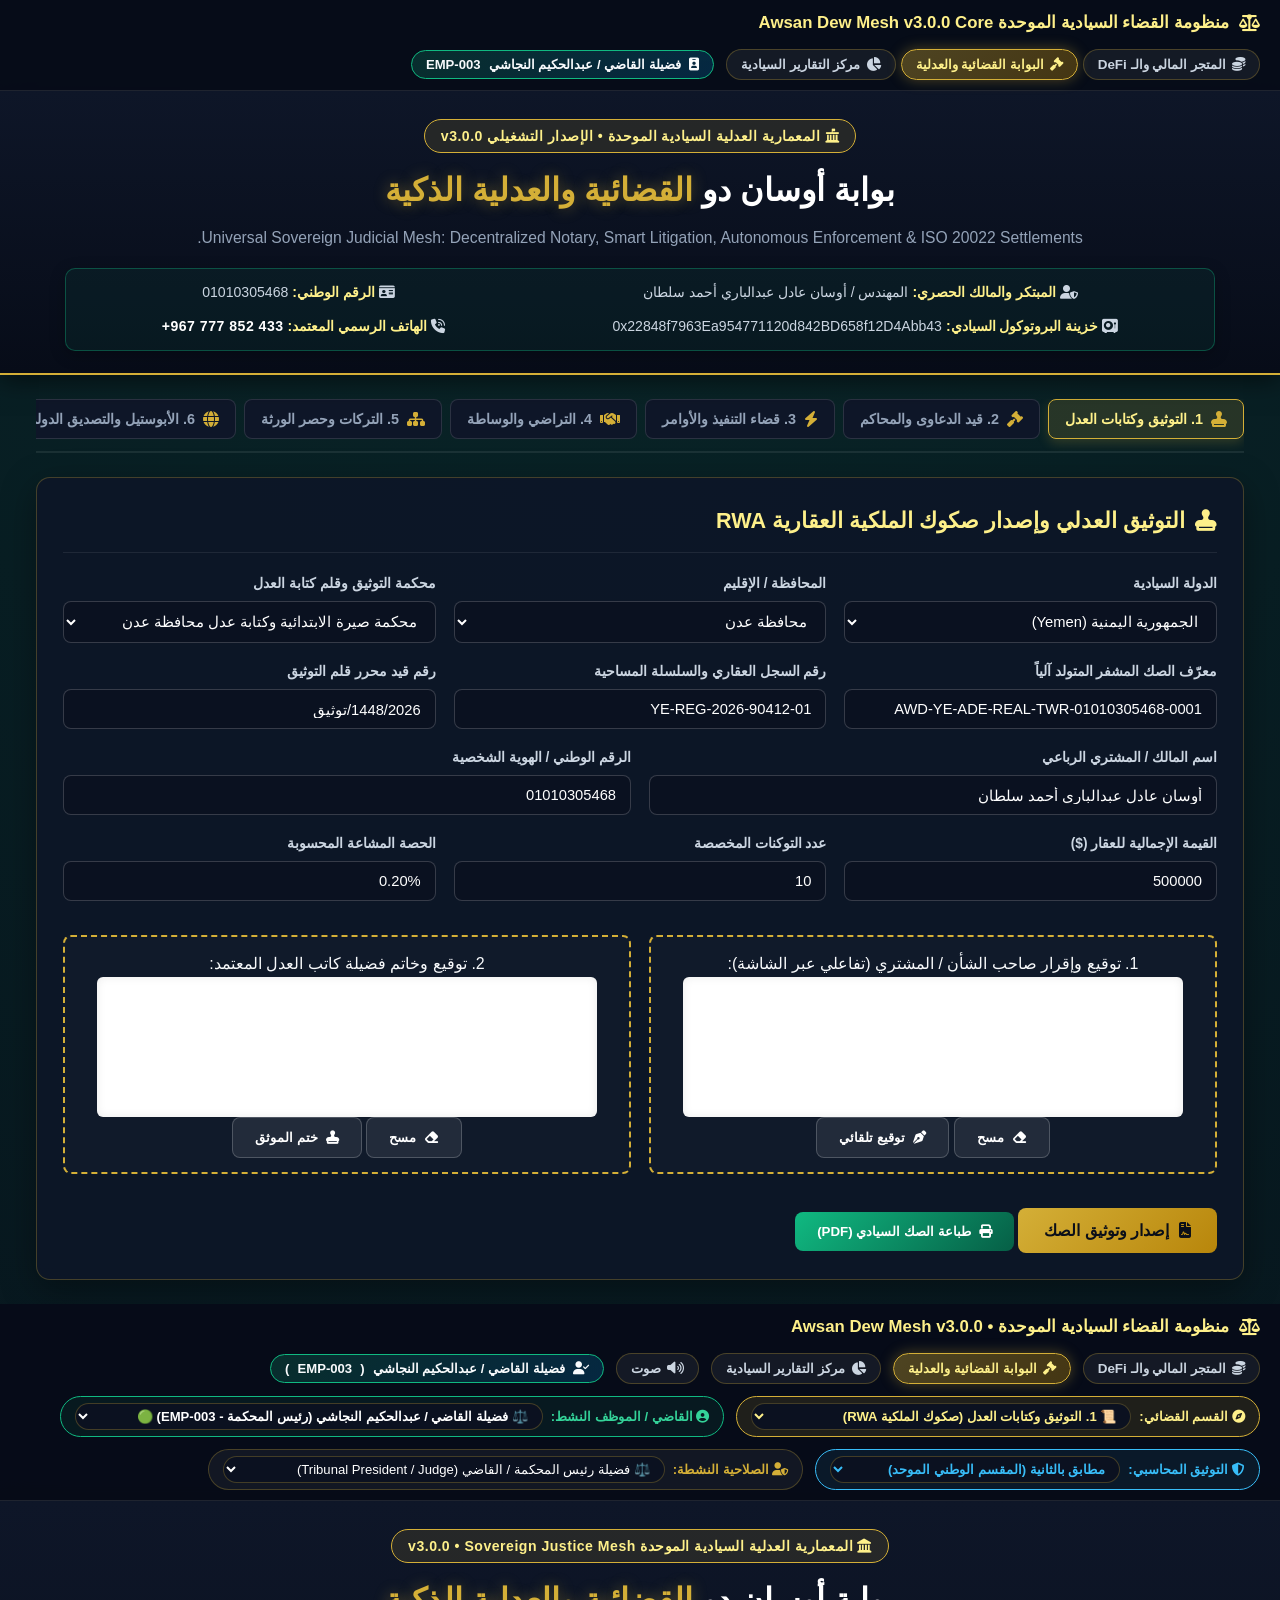
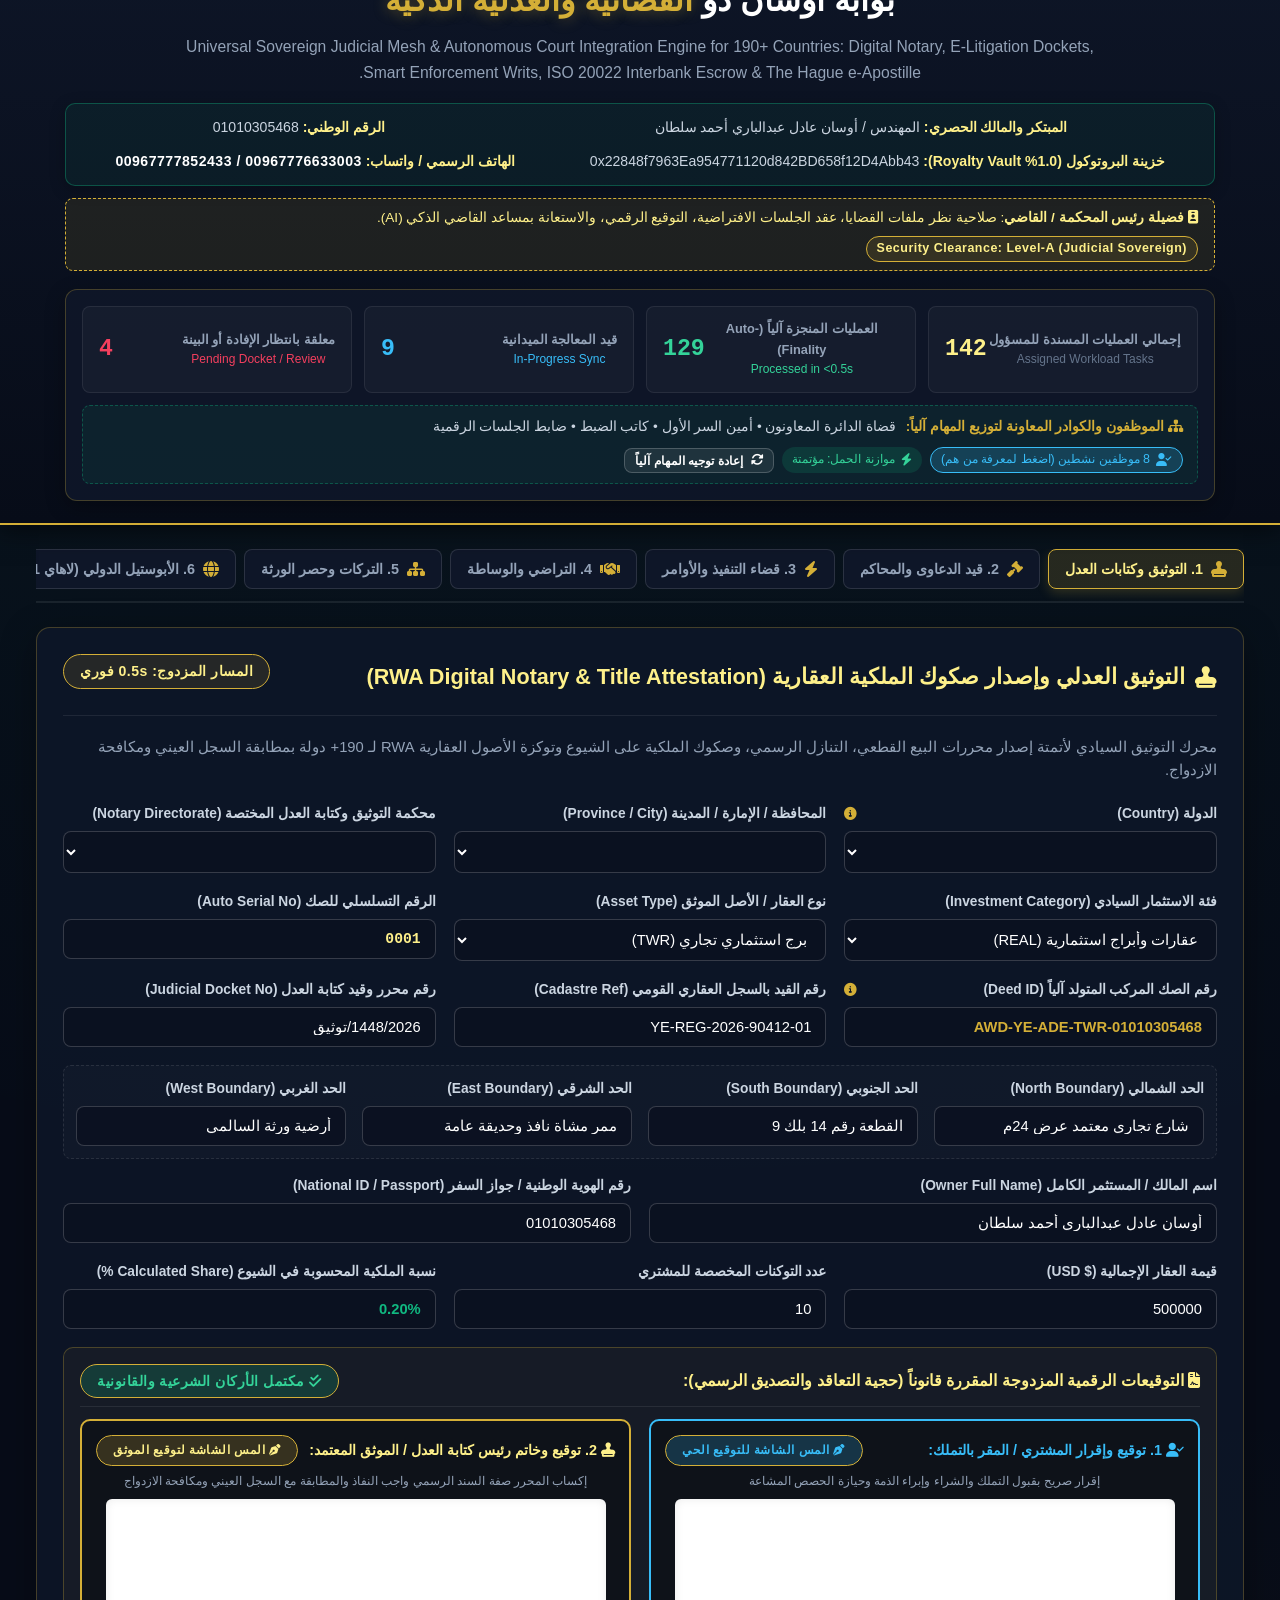
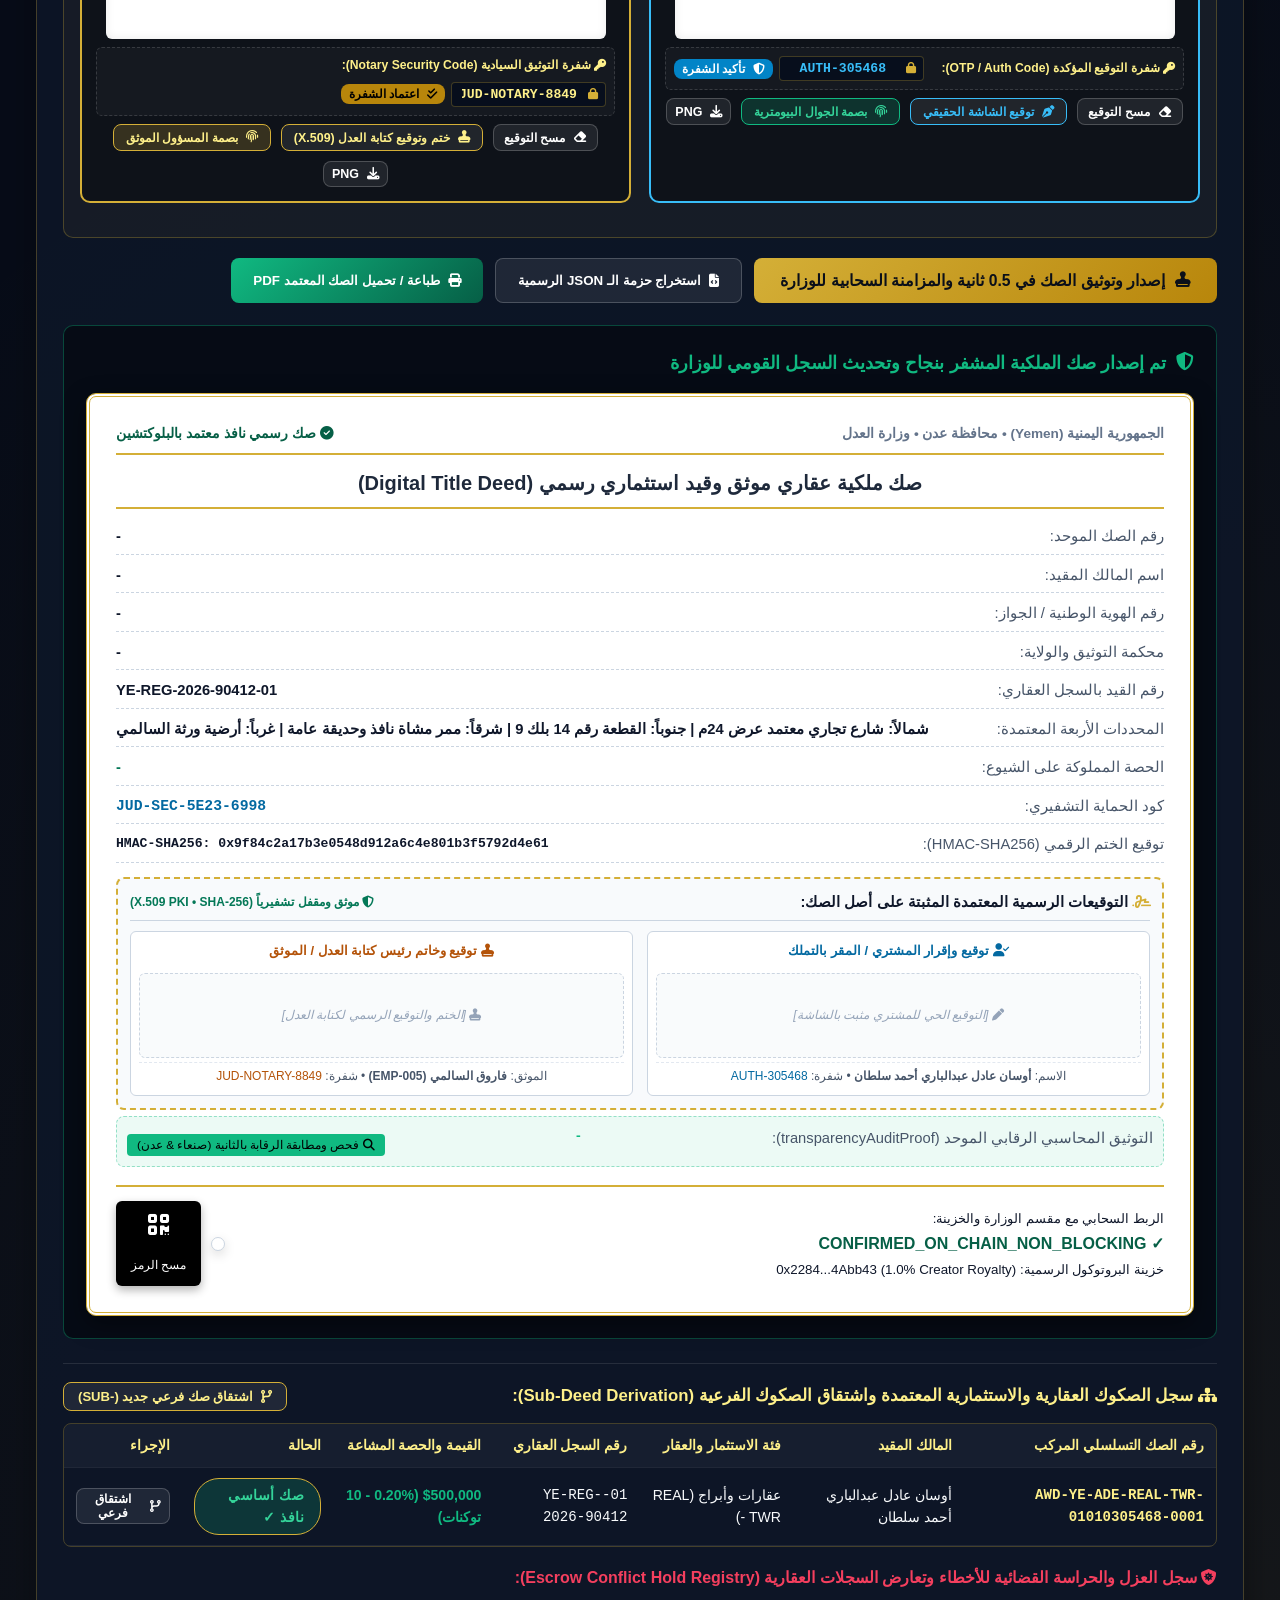
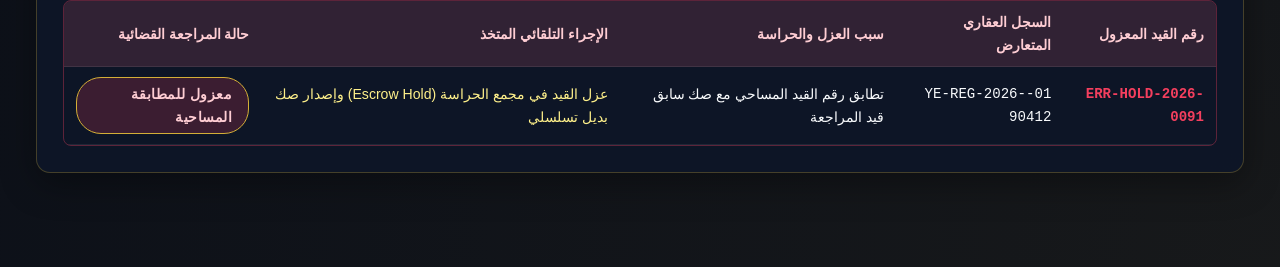
==== commit f8c63403: "Update index.html" ====
--- a/index.html
+++ b/index.html
@@ -1,4 +1,493 @@
 <!DOCTYPE html>
+<html lang="ar" dir="rtl">
+<head>
+    <meta charset="UTF-8">
+    <meta name="viewport" content="width=device-width, initial-scale=1.0">
+    <meta http-equiv="X-UA-Compatible" content="IE=edge">
+    <title>بوابة أوسان دو القضائية والعدلية الذكية | Awsan Dew Sovereign Judicial Gateway</title>
+    
+    <!-- الخطوط والأيقونات -->
+    <link rel="stylesheet" href="https://cdnjs.cloudflare.com/ajax/libs/font-awesome/6.5.1/css/all.min.css" integrity="sha512-DTOQO9RWCH3ppGqcWaEA1BIZOC6xxalwEsw9c2QQeAIftl+Vegovlnee1c9QX4TctnWMn13TZye+giMm8e2LwA==" crossorigin="anonymous" referrerpolicy="no-referrer" />
+    
+    <!-- ملفات الأنماط الأساسية للمنظومة -->
+    <link rel="stylesheet" href="css/sovereign-core.css">
+    <link rel="stylesheet" href="css/components.css">
+    <link rel="stylesheet" href="css/print-engine.css">
+    
+    <!-- مكتبات التشفير والتوليد والرسوم البيانية -->
+    <script src="https://cdnjs.cloudflare.com/ajax/libs/qrcodejs/1.0.0/qrcode.min.js"></script>
+    <script src="https://cdn.jsdelivr.net/npm/chart.js@4.4.1/dist/chart.umd.min.js"></script>
+</head>
+<body class="sovereign-theme">
+    <!-- حاوية الإشعارات اللحظية (Toasts) -->
+    <div id="toast-container" class="toast-container" aria-live="polite" aria-atomic="true"></div>
+
+    <!-- 1. شريط الملاحة العلوي -->
+    <nav class="top-navbar">
+        <div class="portal-brand">
+            <i class="fas fa-scale-balanced brand-icon"></i>
+            <div class="brand-titles">
+                <span class="brand-title">منظومة القضاء السيادية الموحدة</span>
+                <span class="brand-tag">Awsan Dew Mesh v3.0.0 Core</span>
+            </div>
+        </div>
+
+        <div class="top-nav-actions">
+            <div class="hub-switcher-group">
+                <button type="button" class="hub-switch-btn" id="btn-hub-financial" onclick="setMasterHub('FINANCIAL')">
+                    <i class="fas fa-coins"></i> المتجر المالي والـ DeFi
+                </button>
+                <button type="button" class="hub-switch-btn active" id="btn-hub-judicial" onclick="setMasterHub('JUDICIAL')">
+                    <i class="fas fa-gavel"></i> البوابة القضائية والعدلية
+                </button>
+                <button type="button" class="hub-switch-btn" id="btn-hub-reports" onclick="setMasterHub('REPORTS')">
+                    <i class="fas fa-chart-pie"></i> مركز التقارير السيادية
+                </button>
+            </div>
+
+            <button type="button" class="staff-session-btn" onclick="openLoginModal()" title="إدارة جلسة الكادر القضائي">
+                <i class="fas fa-id-badge"></i>
+                <span id="active-session-name">فضيلة القاضي / عبدالحكيم النجاشي</span>
+                <span class="session-tag" id="active-session-id">EMP-003</span>
+            </button>
+        </div>
+    </nav>
+
+    <!-- 2. الترويسة وبطاقة الملكية الفكرية -->
+    <header class="header">
+        <div class="badge"><i class="fas fa-landmark-flag"></i> المعمارية العدلية السيادية الموحدة • الإصدار التشغيلي v3.0.0</div>
+        <h1>بوابة أوسان دو <span>القضائية والعدلية الذكية</span></h1>
+        <p class="subtitle">Universal Sovereign Judicial Mesh: Decentralized Notary, Smart Litigation, Autonomous Enforcement & ISO 20022 Settlements.</p>
+        
+        <div class="owner-banner">
+            <div><i class="fas fa-user-shield"></i> <strong>المبتكر والمالك الحصري:</strong> المهندس / أوسان عادل عبدالباري أحمد سلطان</div>
+            <div><i class="fas fa-id-card"></i> <strong>الرقم الوطني:</strong> 01010305468</div>
+            <div><i class="fas fa-vault"></i> <strong>خزينة البروتوكول السيادي:</strong> <code>0x22848f7963Ea954771120d842BD658f12D4Abb43</code></div>
+            <div><i class="fas fa-phone-volume"></i> <strong>الهاتف الرسمي المعتمد:</strong> <span class="phone-display" dir="ltr">+967 777 852 433</span></div>
+        </div>
+    </header>
+
+    <!-- 3. الحاوية العامة للمحاور المركزية -->
+    <main class="container">
+        
+        <!-- المحور الأول: المتجر المالي والـ DeFi -->
+        <section id="master-hub-financial-content" class="hub-pane" style="display: none;">
+            <div class="card">
+                <div class="card-header">
+                    <h2><i class="fas fa-wallet"></i> محفظة التبادل المالي اللحظي وتسوية الصكوك (DeFi / ISO 20022)</h2>
+                </div>
+                <div class="grid-3">
+                    <div class="form-group">
+                        <label for="swap-amt-input">المبلغ المراد تبديله / إيداعه في حساب الأمانات</label>
+                        <input type="number" id="swap-amt-input" class="form-control" value="1000" min="1" step="any">
+                    </div>
+                    <div class="form-group">
+                        <label for="swap-from-cur">العملة المودعة</label>
+                        <select id="swap-from-cur" class="form-control">
+                            <option value="USD">دولار أمريكي - USD ($)</option>
+                            <option value="YER">ريال يمني - YER (شمالي)</option>
+                            <option value="YERS">ريال يمني - YERS (جنوبي)</option>
+                            <option value="USDT">تيذر رقمي - USDT (TRC20 / ERC20)</option>
+                        </select>
+                    </div>
+                    <div class="form-group">
+                        <label for="swap-to-cur">صك التسوية المقابل</label>
+                        <select id="swap-to-cur" class="form-control">
+                            <option value="ADT">ADT Sovereign Utility Token</option>
+                            <option value="RWA">صك حصة ملكية موثقة RWA Deed</option>
+                            <option value="ESCROW">صك ضمان قضائي مشروط Smart Escrow</option>
+                        </select>
+                    </div>
+                </div>
+                <div class="action-footer">
+                    <button type="button" class="btn-action" onclick="executeFinancialSwap()">
+                        <i class="fas fa-arrow-right-arrow-left"></i> تنفيذ التسوية الفورية
+                    </button>
+                </div>
+            </div>
+        </section>
+
+        <!-- المحور الثاني: البوابة القضائية والعدلية (التبويبات الـ 7) -->
+        <section id="master-hub-judicial-content" class="hub-pane" style="display: block;">
+            <!-- شريط التبويبات -->
+            <div class="tabs-nav" role="tablist">
+                <button type="button" class="tab-btn active" role="tab" aria-selected="true" onclick="switchTab('notary')"><i class="fas fa-stamp"></i> 1. التوثيق وكتابات العدل</button>
+                <button type="button" class="tab-btn" role="tab" aria-selected="false" onclick="switchTab('litigation')"><i class="fas fa-gavel"></i> 2. قيد الدعاوى والمحاكم</button>
+                <button type="button" class="tab-btn" role="tab" aria-selected="false" onclick="switchTab('enforcement')"><i class="fas fa-bolt"></i> 3. قضاء التنفيذ والأوامر</button>
+                <button type="button" class="tab-btn" role="tab" aria-selected="false" onclick="switchTab('mediation')"><i class="fas fa-handshake"></i> 4. التراضي والوساطة</button>
+                <button type="button" class="tab-btn" role="tab" aria-selected="false" onclick="switchTab('estate')"><i class="fas fa-sitemap"></i> 5. التركات وحصر الورثة</button>
+                <button type="button" class="tab-btn" role="tab" aria-selected="false" onclick="switchTab('apostille')"><i class="fas fa-globe"></i> 6. الأبوستيل والتصديق الدولي</button>
+                <button type="button" class="tab-btn" role="tab" aria-selected="false" onclick="switchTab('hr')"><i class="fas fa-users-cog"></i> 7. الموارد البشرية والرقابة الإدارية</button>
+            </div>
+
+            <!-- تبويب 1: التوثيق وكتابة العدل (TAB NOTARY) -->
+            <div id="tab-notary" class="tab-pane active" role="tabpanel">
+                <div class="card">
+                    <div class="card-header">
+                        <h2><i class="fas fa-stamp"></i> التوثيق العدلي وإصدار صكوك الملكية العقارية RWA</h2>
+                    </div>
+                    
+                    <div class="grid-3">
+                        <div class="form-group">
+                            <label for="notary-country-select">الدولة السيادية</label>
+                            <select id="notary-country-select" class="form-control" onchange="onNotaryCountryChange(this.value)"></select>
+                        </div>
+                        <div class="form-group">
+                            <label for="notary-province-select">المحافظة / الإقليم</label>
+                            <select id="notary-province-select" class="form-control" onchange="onNotaryProvinceChange(this.value)"></select>
+                        </div>
+                        <div class="form-group">
+                            <label for="notary-court-select">محكمة التوثيق وقلم كتابة العدل</label>
+                            <select id="notary-court-select" class="form-control"></select>
+                        </div>
+                    </div>
+
+                    <div class="grid-3">
+                        <div class="form-group">
+                            <label for="notary-deed-id">معرّف الصك المشفر المتولد آلياً</label>
+                            <input type="text" id="notary-deed-id" class="form-control readonly-highlight" readonly>
+                        </div>
+                        <div class="form-group">
+                            <label for="notary-cadastre">رقم السجل العقاري والسلسلة المساحية</label>
+                            <input type="text" id="notary-cadastre" class="form-control" value="01-YE-REG-2026-90412">
+                        </div>
+                        <div class="form-group">
+                            <label for="notary-judicial-record">رقم قيد محرر قلم التوثيق</label>
+                            <input type="text" id="notary-judicial-record" class="form-control" value="1448/2026/توثيق">
+                        </div>
+                    </div>
+
+                    <div class="grid-2">
+                        <div class="form-group">
+                            <label for="notary-owner-name">اسم المالك / المشتري الرباعي</label>
+                            <input type="text" id="notary-owner-name" class="form-control" value="أوسان عادل عبدالباري أحمد سلطان">
+                        </div>
+                        <div class="form-group">
+                            <label for="notary-owner-nid">الرقم الوطني / الهوية الشخصية</label>
+                            <input type="text" id="notary-owner-nid" class="form-control" value="01010305468" oninput="updateDeedIdPreview()">
+                        </div>
+                    </div>
+
+                    <div class="grid-3">
+                        <div class="form-group">
+                            <label for="notary-val">القيمة الإجمالية للعقار ($)</label>
+                            <input type="number" id="notary-val" class="form-control" value="500000" min="0" oninput="calculateNotaryShare()">
+                        </div>
+                        <div class="form-group">
+                            <label for="notary-tokens">عدد التوكنات المخصصة</label>
+                            <input type="number" id="notary-tokens" class="form-control" value="10" min="1" oninput="calculateNotaryShare()">
+                        </div>
+                        <div class="form-group">
+                            <label for="notary-share">الحصة المشاعة المحسوبة</label>
+                            <input type="text" id="notary-share" class="form-control readonly-share" value="0.20%" readonly>
+                        </div>
+                    </div>
+
+                    <!-- التواقيع الإلكترونية والبيومترية الحية -->
+                    <div class="grid-2 signatures-wrapper">
+                        <div class="signature-box">
+                            <label>1. توقيع وإقرار صاحب الشأن / المشتري (تفاعلي عبر الشاشة):</label>
+                            <canvas id="buyer-notary-canvas" class="signature-canvas" width="480" height="135"></canvas>
+                            <div class="canvas-controls">
+                                <button type="button" class="btn-secondary" onclick="clearSignature('buyer-notary-canvas')"><i class="fas fa-eraser"></i> مسح</button>
+                                <button type="button" class="btn-secondary" onclick="autoSignBuyer('buyer-notary-canvas')"><i class="fas fa-pen-nib"></i> توقيع تلقائي</button>
+                            </div>
+                        </div>
+
+                        <div class="signature-box">
+                            <label>2. توقيع وخاتم فضيلة كاتب العدل المعتمد:</label>
+                            <canvas id="notary-canvas" class="signature-canvas" width="480" height="135"></canvas>
+                            <div class="canvas-controls">
+                                <button type="button" class="btn-secondary" onclick="clearSignature('notary-canvas')"><i class="fas fa-eraser"></i> مسح</button>
+                                <button type="button" class="btn-secondary" onclick="autoSign('notary-canvas')"><i class="fas fa-stamp"></i> ختم الموثق</button>
+                            </div>
+                        </div>
+                    </div>
+
+                    <div class="action-footer">
+                        <button type="button" class="btn-action" onclick="runNotarization()"><i class="fas fa-file-contract"></i> إصدار وتوثيق الصك</button>
+                        <button type="button" class="btn-emerald" onclick="printDeedCertificate()"><i class="fas fa-print"></i> طباعة الصك السيادي (PDF)</button>
+                    </div>
+
+                    <!-- صك الملكية العقاري الموثق -->
+                    <div id="notary-result" class="result-box" style="display: none;">
+                        <div class="deed-certificate" id="printable-deed">
+                            <div class="cert-header">
+                                <h3>صك ملكية عقاري موثق • Digital Title Deed</h3>
+                                <p class="cert-sub">سلطنة أوسان دو العدلية • مصلحة السجل العقاري والمحاكم</p>
+                            </div>
+                            <div class="cert-grid">
+                                <div class="cert-row"><span>رقم الصك المشفر:</span><strong id="cert-deed-id">-</strong></div>
+                                <div class="cert-row"><span>اسم المالك المقيد:</span><strong id="cert-owner">-</strong></div>
+                                <div class="cert-row"><span>رقم الهوية الوطنية:</span><strong id="cert-nid">-</strong></div>
+                                <div class="cert-row"><span>المحكمة المعتمدة:</span><strong id="cert-court">-</strong></div>
+                                <div class="cert-row"><span>الحصة المشاعة المثبتة:</span><strong id="cert-shares">-</strong></div>
+                                <div class="cert-row"><span>بصمة التدقيق السيادي (Audit Proof):</span><strong id="cert-audit-proof" class="audit-hash">-</strong></div>
+                            </div>
+
+                            <div class="cert-signatures">
+                                <div class="cert-sig-card">
+                                    <span class="sig-label">توقيع المشتري الحي</span>
+                                    <img id="cert-buyer-sig-img" class="cert-signature-img" src="" alt="توقيع المشتري" style="display:none;">
+                                    <div id="cert-buyer-sig-placeholder" class="sig-placeholder">[بانتظار توقيع المشتري]</div>
+                                </div>
+                                <div class="cert-sig-card">
+                                    <span class="sig-label">خاتم وتوقيع كتابة العدل</span>
+                                    <img id="cert-notary-sig-img" class="cert-signature-img" src="" alt="توقيع كاتب العدل" style="display:none;">
+                                    <div id="cert-notary-sig-placeholder" class="sig-placeholder">[بانتظار اعتماد الموثق]</div>
+                                </div>
+                            </div>
+                        </div>
+                    </div>
+                </div>
+            </div>
+
+            <!-- تبويب 2: قيد الدعاوى والمحاكم (TAB LITIGATION) -->
+            <div id="tab-litigation" class="tab-pane" role="tabpanel">
+                <div class="card">
+                    <div class="card-header">
+                        <h2><i class="fas fa-gavel"></i> قيد الدعاوى والمرافعات القضائية الذكية</h2>
+                    </div>
+                    <div class="grid-3">
+                        <div class="form-group">
+                            <label>نوع الدعوى القضائية</label>
+                            <select id="lit-case-type" class="form-control">
+                                <option value="COMMERCIAL">تجارية ومصرفية</option>
+                                <option value="CIVIL">مدنية وعقارية</option>
+                                <option value="LABOR">عمالية وإدارية</option>
+                                <option value="PENAL">جزائية وجنائية</option>
+                            </select>
+                        </div>
+                        <div class="form-group">
+                            <label>صفة مقيد الطلب</label>
+                            <select id="lit-claimant-role" class="form-control">
+                                <option value="PLAINTIFF">المدعي بالأصالة</option>
+                                <option value="LAWYER">وكيل / محامي معتمد</option>
+                            </select>
+                        </div>
+                        <div class="form-group">
+                            <label>رقم القيد المركزي التلقائي</label>
+                            <input type="text" id="lit-case-number" class="form-control readonly-highlight" value="CASE-2026-YE-0891" readonly>
+                        </div>
+                    </div>
+                    <div class="form-group">
+                        <label>موضوع الدعوى ووقائع النزاع</label>
+                        <textarea id="lit-case-summary" class="form-control" rows="4" placeholder="أدخل ملخص وقائع النزاع، المطالبات المالية، وحجج الإثبات..."></textarea>
+                    </div>
+                    <div class="action-footer">
+                        <button type="button" class="btn-action" onclick="submitLitigationCase()"><i class="fas fa-paper-plane"></i> إيداع صحيفة الدعوى إلكترونياً</button>
+                    </div>
+                </div>
+            </div>
+
+            <!-- تبويب 3: قضاء التنفيذ والأوامر (TAB ENFORCEMENT) -->
+            <div id="tab-enforcement" class="tab-pane" role="tabpanel">
+                <div class="card">
+                    <div class="card-header">
+                        <h2><i class="fas fa-bolt"></i> قضاء التنفيذ الذكي وأوامر الحجز الفوري</h2>
+                    </div>
+                    <div class="grid-3">
+                        <div class="form-group">
+                            <label>نوع السند التنفيذي</label>
+                            <select id="enf-title-type" class="form-control">
+                                <option value="JUDGMENT">حكم قضائي بات ومذيل بالصيغة التنفيذية</option>
+                                <option value="COMMERCIAL_PAPER">سند لأمر / شيك مصرفي مستحق</option>
+                                <option value="NOTARIZED_CONTRACT">عقد إيجار / بيع موثق عبر البروتوكول</option>
+                            </select>
+                        </div>
+                        <div class="form-group">
+                            <label>المبلغ المطلوب تنفيذه وقبضه ($)</label>
+                            <input type="number" id="enf-amount" class="form-control" value="25000">
+                        </div>
+                        <div class="form-group">
+                            <label>إجراء التنفيذ الجبري</label>
+                            <select id="enf-action-type" class="form-control">
+                                <option value="ASSET_FREEZE">تجميد حسابات وأصول المنفذ ضده بنكياً</option>
+                                <option value="SEIZURE">إلقاء الحجز التحفظي على العقار المقيد</option>
+                                <option value="TRAVEL_BAN">إدراج في قوائم المنع من السفر</option>
+                            </select>
+                        </div>
+                    </div>
+                    <div class="action-footer">
+                        <button type="button" class="btn-action" onclick="executeSmartEnforcement()"><i class="fas fa-stamp"></i> إصدار أمر التنفيذ الفوري</button>
+                    </div>
+                </div>
+            </div>
+
+            <!-- تبويب 4: التراضي والوساطة (TAB MEDIATION) -->
+            <div id="tab-mediation" class="tab-pane" role="tabpanel">
+                <div class="card">
+                    <div class="card-header">
+                        <h2><i class="fas fa-handshake"></i> مركز الوساطة، التحكيم، والتراضي الاتفاقي</h2>
+                    </div>
+                    <p class="section-desc">إبرام محاضر الصلح الرضائية ذات القوة التنفيذية المباشرة دون الحاجة لإجراءات التقاضي الطويلة.</p>
+                    <div class="grid-2">
+                        <div class="form-group">
+                            <label>الطرف الأول (المصالح)</label>
+                            <input type="text" id="med-party-1" class="form-control" placeholder="الاسم الكامل والرقم الوطني">
+                        </div>
+                        <div class="form-group">
+                            <label>الطرف الثاني (المصالح معه)</label>
+                            <input type="text" id="med-party-2" class="form-control" placeholder="الاسم الكامل والرقم الوطني">
+                        </div>
+                    </div>
+                    <div class="form-group">
+                        <label>بنود اتفاق التسوية الرضائية</label>
+                        <textarea id="med-agreement-terms" class="form-control" rows="3" placeholder="حدد شروط التراضي ومواعيد الأداء والالتزامات المتبادلة..."></textarea>
+                    </div>
+                    <div class="action-footer">
+                        <button type="button" class="btn-action" onclick="createMediationDeed()"><i class="fas fa-file-signature"></i> اعتماد محضر التراضي كمسند تنفيذي</button>
+                    </div>
+                </div>
+            </div>
+
+            <!-- تبويب 5: التركات وحصر الورثة (TAB ESTATE) -->
+            <div id="tab-estate" class="tab-pane" role="tabpanel">
+                <div class="card">
+                    <div class="card-header">
+                        <h2><i class="fas fa-sitemap"></i> التركات وحصر الورثة والقسمة الذكية</h2>
+                    </div>
+                    <div class="grid-3">
+                        <div class="form-group">
+                            <label>اسم المورّث (المتوفى)</label>
+                            <input type="text" id="est-deceased-name" class="form-control" placeholder="اسم المورث الرباعي">
+                        </div>
+                        <div class="form-group">
+                            <label>تاريخ الوفاة ورقم وثيقة القيد</label>
+                            <input type="date" id="est-death-date" class="form-control">
+                        </div>
+                        <div class="form-group">
+                            <label>قيمة التركة الإجمالية المقدرة ($)</label>
+                            <input type="number" id="est-total-valuation" class="form-control" value="1000000">
+                        </div>
+                    </div>
+                    <div class="action-footer">
+                        <button type="button" class="btn-action" onclick="calculateInheritanceFaraid()"><i class="fas fa-calculator"></i> إجراء الحسبة الشرعية وتوزيع الأنصبة</button>
+                    </div>
+                </div>
+            </div>
+
+            <!-- تبويب 6: الأبوستيل الدولي (TAB APOSTILLE) -->
+            <div id="tab-apostille" class="tab-pane" role="tabpanel">
+                <div class="card">
+                    <div class="card-header">
+                        <h2><i class="fas fa-globe"></i> التصديق السيادي والأبوستيل الدولي (Apostille Convention)</h2>
+                    </div>
+                    <p class="section-desc">المصادقة الرقمية والشهادات المعتمدة المعترف بها بموجب معاهدة لاهاي للوثائق العمومية الدولية.</p>
+                    <div class="grid-3">
+                        <div class="form-group">
+                            <label>الوثيقة المراد تصديقها</label>
+                            <select id="apo-doc-type" class="form-control">
+                                <option value="TITLE_DEED">صك عقاري موثق (RWA Title)</option>
+                                <option value="POWER_OF_ATTORNEY">وكالة قضائية رسمية</option>
+                                <option value="JUDICIAL_ORDER">حكم أو قرار تحكيمي بات</option>
+                            </select>
+                        </div>
+                        <div class="form-group">
+                            <label>دولة الاستخدام / المقصد</label>
+                            <select id="apo-dest-country" class="form-control">
+                                <option value="SA">المملكة العربية السعودية</option>
+                                <option value="AE">الإمارات العربية المتحدة</option>
+                                <option value="OM">سلطنة عمان</option>
+                                <option value="GB">المملكة المتحدة (UK)</option>
+                                <option value="US">الولايات المتحدة الأمريكية</option>
+                            </select>
+                        </div>
+                        <div class="form-group">
+                            <label>رمز شهادة الأبوستيل</label>
+                            <input type="text" id="apo-code" class="form-control readonly-highlight" value="APOSTILLE-YE-2026-X891" readonly>
+                        </div>
+                    </div>
+                    <div class="action-footer">
+                        <button type="button" class="btn-action" onclick="generateApostilleCertificate()"><i class="fas fa-certificate"></i> إصدار ملصق الأبوستيل المشفر (QR)</button>
+                    </div>
+                </div>
+            </div>
+
+            <!-- تبويب 7: الموارد البشرية (TAB HR) -->
+            <div id="tab-hr" class="tab-pane" role="tabpanel">
+                <div class="card">
+                    <div class="card-header">
+                        <h2><i class="fas fa-users-cog"></i> سجل كادر ومسؤولي وزارة العدل والقضاة المعتمدين</h2>
+                    </div>
+                    <div class="table-responsive">
+                        <table class="staff-table" id="hr-staff-table">
+                            <thead>
+                                <tr>
+                                    <th>الكود</th>
+                                    <th>الاسم والصفة القضائية</th>
+                                    <th>المحكمة / المقر</th>
+                                    <th>الدائرة</th>
+                                    <th>المسندة</th>
+                                    <th>المنجزة</th>
+                                    <th>الجارية</th>
+                                    <th>المعلقة</th>
+                                    <th>الحالة</th>
+                                    <th>الإجراءات</th>
+                                </tr>
+                            </thead>
+                            <tbody id="hr-staff-table-body">
+                                <!-- يتم ملء البيانات ديناميكياً بواسطة staff-db.js -->
+                            </tbody>
+                        </table>
+                    </div>
+                </div>
+            </div>
+        </section>
+
+        <!-- المحور الثالث: مركز التقارير السيادية -->
+        <section id="master-hub-reports-content" class="hub-pane" style="display: none;">
+            <div class="card">
+                <div class="card-header">
+                    <h2><i class="fas fa-chart-pie"></i> مركز التقارير السيادية والمؤشرات اللحظية</h2>
+                </div>
+                <p class="section-desc">مؤشرات حركة التوثيق، عوائد الخزينة، المقاصة اللامركزية، ومعدلات الفصل في القضايا.</p>
+                <div class="grid-2">
+                    <div class="chart-container" style="position: relative; height:300px;">
+                        <canvas id="notary-activity-chart"></canvas>
+                    </div>
+                    <div class="chart-container" style="position: relative; height:300px;">
+                        <canvas id="revenue-split-chart"></canvas>
+                    </div>
+                </div>
+            </div>
+        </section>
+
+    </main>
+
+    <!-- نافذة تسجيل دخول وإدارة جلسة الكادر (Modal) -->
+    <div id="login-modal" class="modal-overlay" style="display:none;" onclick="handleModalBackdropClick(event)">
+        <div class="modal-window">
+            <div class="modal-header">
+                <h3><i class="fas fa-user-lock"></i> تسجيل وتأكيد جلسة القاضي / الموثق</h3>
+                <button type="button" class="btn-close" onclick="closeLoginModal()">&times;</button>
+            </div>
+            <div class="modal-body">
+                <div class="form-group">
+                    <label for="modal-emp-id">الرمز الوظيفي القضائي</label>
+                    <input type="text" id="modal-emp-id" class="form-control" value="EMP-003">
+                </div>
+                <div class="form-group">
+                    <label for="modal-emp-pin">رمز المصادقة السري (PIN / Passkey)</label>
+                    <input type="password" id="modal-emp-pin" class="form-control" value="••••••••">
+                </div>
+            </div>
+            <div class="modal-footer">
+                <button type="button" class="btn-secondary" onclick="closeLoginModal()">إلغاء</button>
+                <button type="button" class="btn-action" onclick="confirmStaffSession()">تأكيد الدخول للجلسة</button>
+            </div>
+        </div>
+    </div>
+
+    <!-- نقطة عزل وطباعة المستندات السيادية المعتمدة -->
+    <div id="print-mount-point" class="print-mount-point"></div>
+
+    <!-- ملفات الجافاسكريبت الخارجية مرتبة وفق التبعيات التشغيلية -->
+    <script src="js/data/jurisdictions.js"></script>
+    <script src="js/data/staff-db.js"></script>
+    <script src="js/app.js"></script>
+</body>
+</html><!DOCTYPE html>
 <html lang="ar" dir="rtl">
 <head>
     <meta charset="UTF-8">
@@ -7410,4 +7899,4 @@
     <div id="universal-print-stage"></div>
 
 </body>
-</html>+</html>
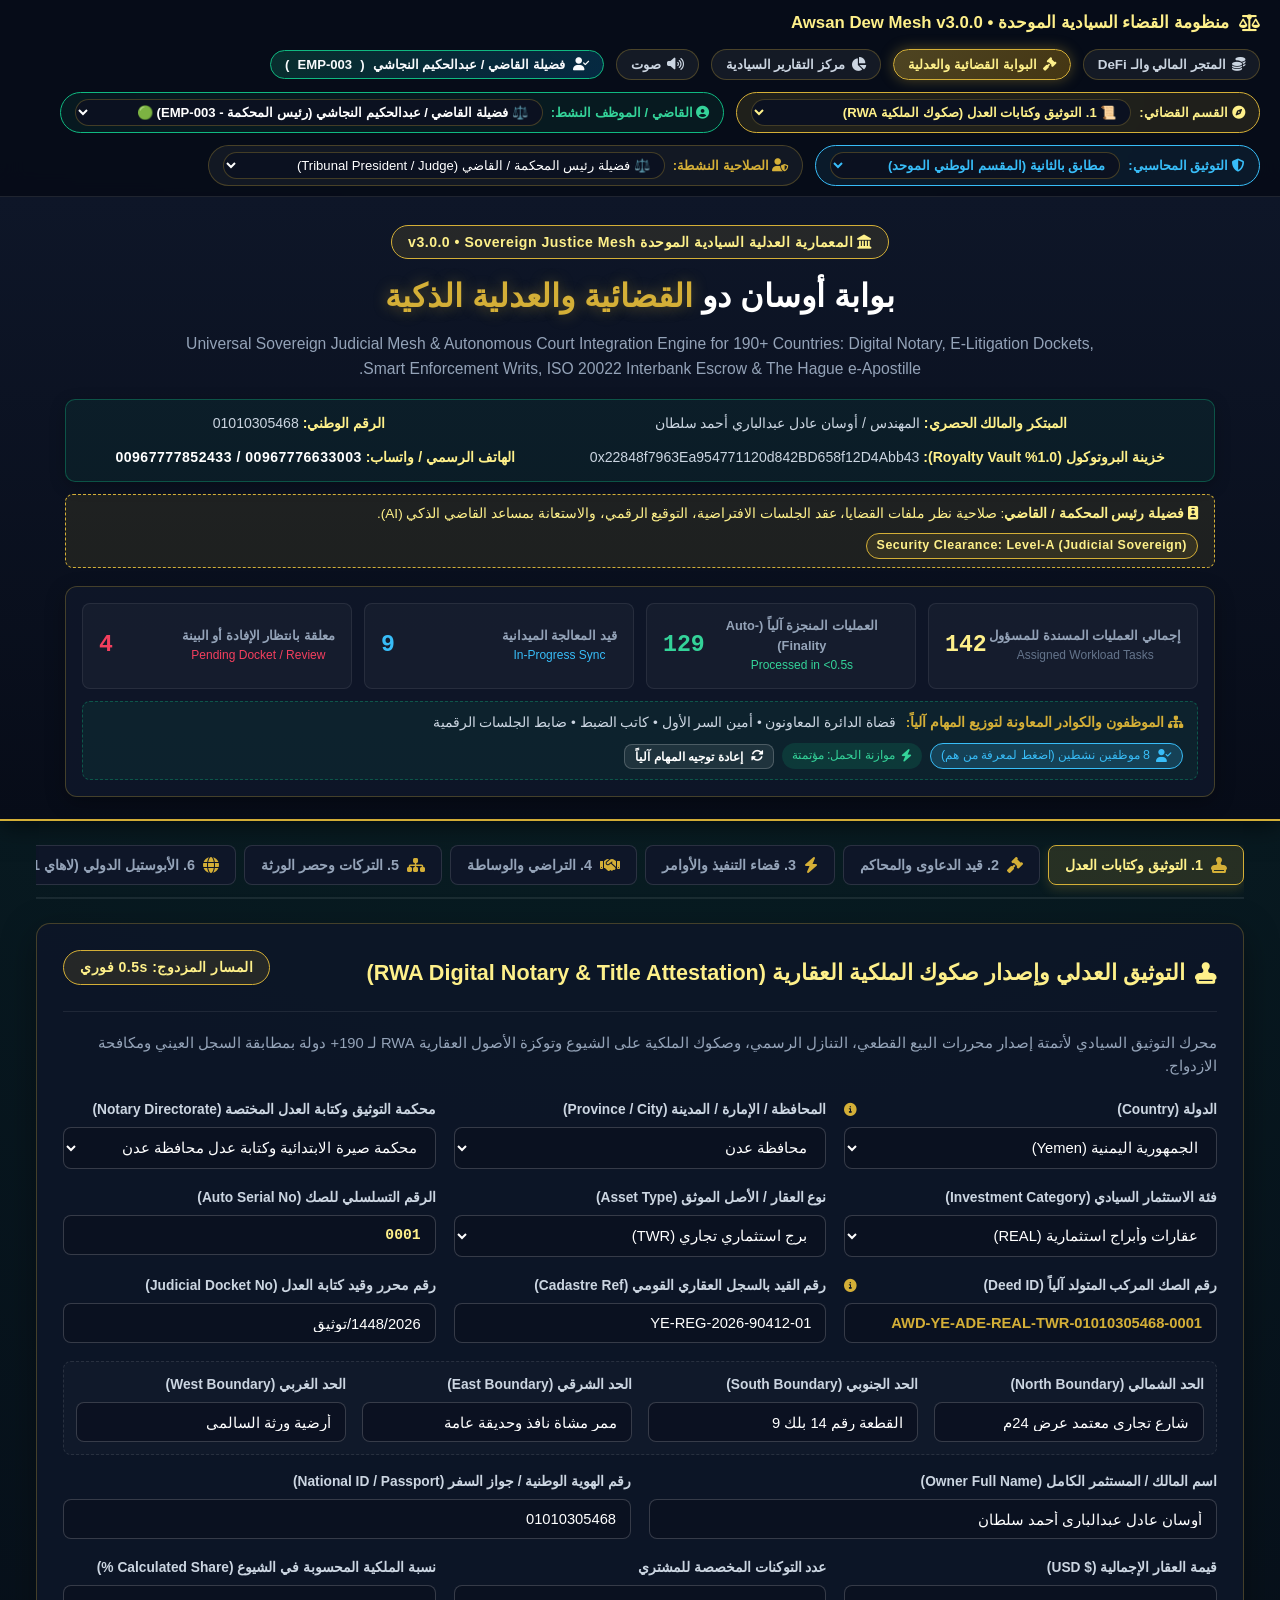
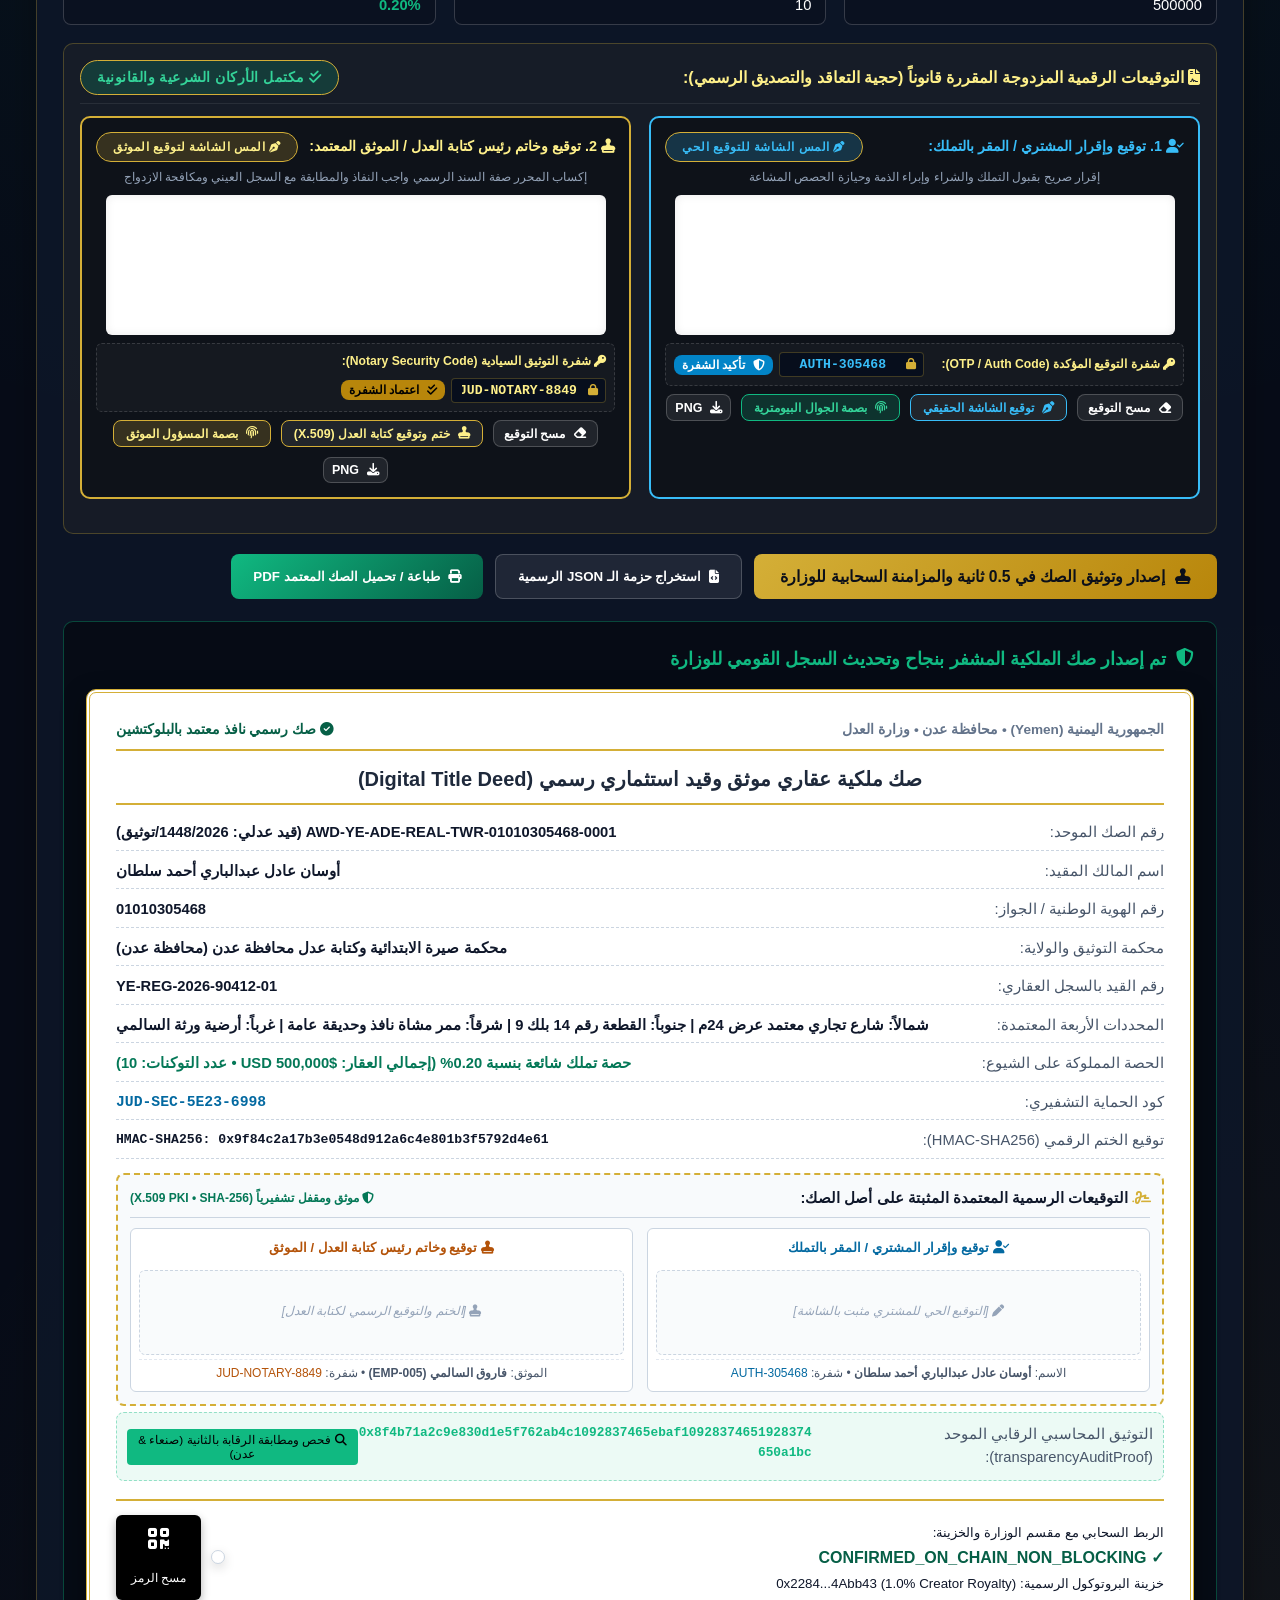
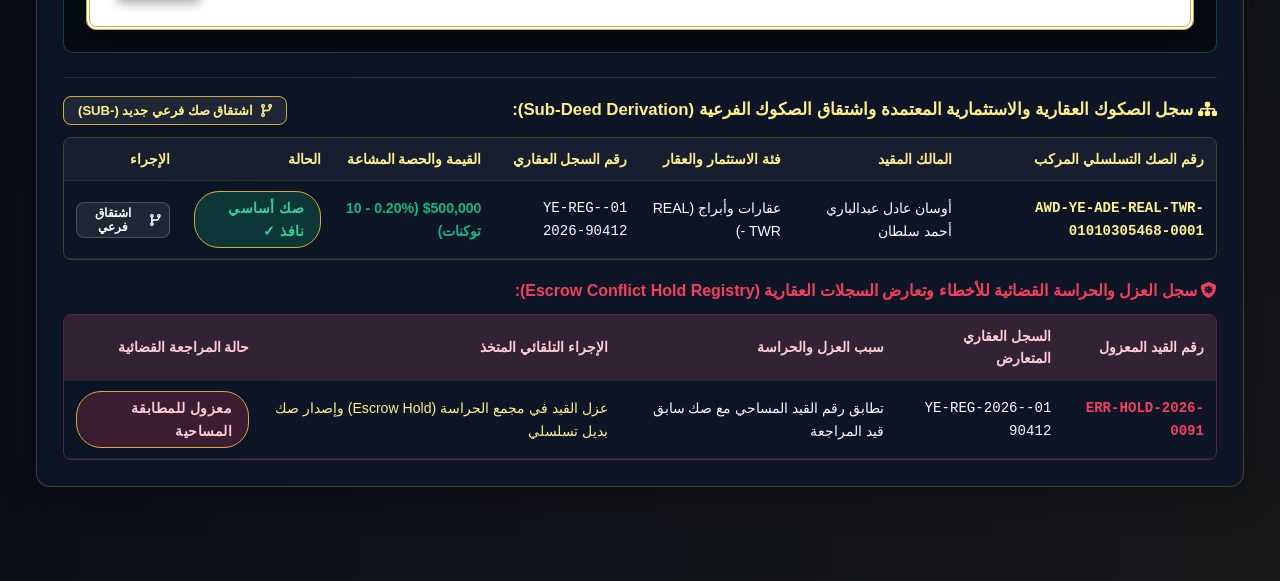
==== commit 0d2552a1: "Add files via upload" ====
--- a/index.html
+++ b/index.html
@@ -1,493 +1,4 @@
 <!DOCTYPE html>
-<html lang="ar" dir="rtl">
-<head>
-    <meta charset="UTF-8">
-    <meta name="viewport" content="width=device-width, initial-scale=1.0">
-    <meta http-equiv="X-UA-Compatible" content="IE=edge">
-    <title>بوابة أوسان دو القضائية والعدلية الذكية | Awsan Dew Sovereign Judicial Gateway</title>
-    
-    <!-- الخطوط والأيقونات -->
-    <link rel="stylesheet" href="https://cdnjs.cloudflare.com/ajax/libs/font-awesome/6.5.1/css/all.min.css" integrity="sha512-DTOQO9RWCH3ppGqcWaEA1BIZOC6xxalwEsw9c2QQeAIftl+Vegovlnee1c9QX4TctnWMn13TZye+giMm8e2LwA==" crossorigin="anonymous" referrerpolicy="no-referrer" />
-    
-    <!-- ملفات الأنماط الأساسية للمنظومة -->
-    <link rel="stylesheet" href="css/sovereign-core.css">
-    <link rel="stylesheet" href="css/components.css">
-    <link rel="stylesheet" href="css/print-engine.css">
-    
-    <!-- مكتبات التشفير والتوليد والرسوم البيانية -->
-    <script src="https://cdnjs.cloudflare.com/ajax/libs/qrcodejs/1.0.0/qrcode.min.js"></script>
-    <script src="https://cdn.jsdelivr.net/npm/chart.js@4.4.1/dist/chart.umd.min.js"></script>
-</head>
-<body class="sovereign-theme">
-    <!-- حاوية الإشعارات اللحظية (Toasts) -->
-    <div id="toast-container" class="toast-container" aria-live="polite" aria-atomic="true"></div>
-
-    <!-- 1. شريط الملاحة العلوي -->
-    <nav class="top-navbar">
-        <div class="portal-brand">
-            <i class="fas fa-scale-balanced brand-icon"></i>
-            <div class="brand-titles">
-                <span class="brand-title">منظومة القضاء السيادية الموحدة</span>
-                <span class="brand-tag">Awsan Dew Mesh v3.0.0 Core</span>
-            </div>
-        </div>
-
-        <div class="top-nav-actions">
-            <div class="hub-switcher-group">
-                <button type="button" class="hub-switch-btn" id="btn-hub-financial" onclick="setMasterHub('FINANCIAL')">
-                    <i class="fas fa-coins"></i> المتجر المالي والـ DeFi
-                </button>
-                <button type="button" class="hub-switch-btn active" id="btn-hub-judicial" onclick="setMasterHub('JUDICIAL')">
-                    <i class="fas fa-gavel"></i> البوابة القضائية والعدلية
-                </button>
-                <button type="button" class="hub-switch-btn" id="btn-hub-reports" onclick="setMasterHub('REPORTS')">
-                    <i class="fas fa-chart-pie"></i> مركز التقارير السيادية
-                </button>
-            </div>
-
-            <button type="button" class="staff-session-btn" onclick="openLoginModal()" title="إدارة جلسة الكادر القضائي">
-                <i class="fas fa-id-badge"></i>
-                <span id="active-session-name">فضيلة القاضي / عبدالحكيم النجاشي</span>
-                <span class="session-tag" id="active-session-id">EMP-003</span>
-            </button>
-        </div>
-    </nav>
-
-    <!-- 2. الترويسة وبطاقة الملكية الفكرية -->
-    <header class="header">
-        <div class="badge"><i class="fas fa-landmark-flag"></i> المعمارية العدلية السيادية الموحدة • الإصدار التشغيلي v3.0.0</div>
-        <h1>بوابة أوسان دو <span>القضائية والعدلية الذكية</span></h1>
-        <p class="subtitle">Universal Sovereign Judicial Mesh: Decentralized Notary, Smart Litigation, Autonomous Enforcement & ISO 20022 Settlements.</p>
-        
-        <div class="owner-banner">
-            <div><i class="fas fa-user-shield"></i> <strong>المبتكر والمالك الحصري:</strong> المهندس / أوسان عادل عبدالباري أحمد سلطان</div>
-            <div><i class="fas fa-id-card"></i> <strong>الرقم الوطني:</strong> 01010305468</div>
-            <div><i class="fas fa-vault"></i> <strong>خزينة البروتوكول السيادي:</strong> <code>0x22848f7963Ea954771120d842BD658f12D4Abb43</code></div>
-            <div><i class="fas fa-phone-volume"></i> <strong>الهاتف الرسمي المعتمد:</strong> <span class="phone-display" dir="ltr">+967 777 852 433</span></div>
-        </div>
-    </header>
-
-    <!-- 3. الحاوية العامة للمحاور المركزية -->
-    <main class="container">
-        
-        <!-- المحور الأول: المتجر المالي والـ DeFi -->
-        <section id="master-hub-financial-content" class="hub-pane" style="display: none;">
-            <div class="card">
-                <div class="card-header">
-                    <h2><i class="fas fa-wallet"></i> محفظة التبادل المالي اللحظي وتسوية الصكوك (DeFi / ISO 20022)</h2>
-                </div>
-                <div class="grid-3">
-                    <div class="form-group">
-                        <label for="swap-amt-input">المبلغ المراد تبديله / إيداعه في حساب الأمانات</label>
-                        <input type="number" id="swap-amt-input" class="form-control" value="1000" min="1" step="any">
-                    </div>
-                    <div class="form-group">
-                        <label for="swap-from-cur">العملة المودعة</label>
-                        <select id="swap-from-cur" class="form-control">
-                            <option value="USD">دولار أمريكي - USD ($)</option>
-                            <option value="YER">ريال يمني - YER (شمالي)</option>
-                            <option value="YERS">ريال يمني - YERS (جنوبي)</option>
-                            <option value="USDT">تيذر رقمي - USDT (TRC20 / ERC20)</option>
-                        </select>
-                    </div>
-                    <div class="form-group">
-                        <label for="swap-to-cur">صك التسوية المقابل</label>
-                        <select id="swap-to-cur" class="form-control">
-                            <option value="ADT">ADT Sovereign Utility Token</option>
-                            <option value="RWA">صك حصة ملكية موثقة RWA Deed</option>
-                            <option value="ESCROW">صك ضمان قضائي مشروط Smart Escrow</option>
-                        </select>
-                    </div>
-                </div>
-                <div class="action-footer">
-                    <button type="button" class="btn-action" onclick="executeFinancialSwap()">
-                        <i class="fas fa-arrow-right-arrow-left"></i> تنفيذ التسوية الفورية
-                    </button>
-                </div>
-            </div>
-        </section>
-
-        <!-- المحور الثاني: البوابة القضائية والعدلية (التبويبات الـ 7) -->
-        <section id="master-hub-judicial-content" class="hub-pane" style="display: block;">
-            <!-- شريط التبويبات -->
-            <div class="tabs-nav" role="tablist">
-                <button type="button" class="tab-btn active" role="tab" aria-selected="true" onclick="switchTab('notary')"><i class="fas fa-stamp"></i> 1. التوثيق وكتابات العدل</button>
-                <button type="button" class="tab-btn" role="tab" aria-selected="false" onclick="switchTab('litigation')"><i class="fas fa-gavel"></i> 2. قيد الدعاوى والمحاكم</button>
-                <button type="button" class="tab-btn" role="tab" aria-selected="false" onclick="switchTab('enforcement')"><i class="fas fa-bolt"></i> 3. قضاء التنفيذ والأوامر</button>
-                <button type="button" class="tab-btn" role="tab" aria-selected="false" onclick="switchTab('mediation')"><i class="fas fa-handshake"></i> 4. التراضي والوساطة</button>
-                <button type="button" class="tab-btn" role="tab" aria-selected="false" onclick="switchTab('estate')"><i class="fas fa-sitemap"></i> 5. التركات وحصر الورثة</button>
-                <button type="button" class="tab-btn" role="tab" aria-selected="false" onclick="switchTab('apostille')"><i class="fas fa-globe"></i> 6. الأبوستيل والتصديق الدولي</button>
-                <button type="button" class="tab-btn" role="tab" aria-selected="false" onclick="switchTab('hr')"><i class="fas fa-users-cog"></i> 7. الموارد البشرية والرقابة الإدارية</button>
-            </div>
-
-            <!-- تبويب 1: التوثيق وكتابة العدل (TAB NOTARY) -->
-            <div id="tab-notary" class="tab-pane active" role="tabpanel">
-                <div class="card">
-                    <div class="card-header">
-                        <h2><i class="fas fa-stamp"></i> التوثيق العدلي وإصدار صكوك الملكية العقارية RWA</h2>
-                    </div>
-                    
-                    <div class="grid-3">
-                        <div class="form-group">
-                            <label for="notary-country-select">الدولة السيادية</label>
-                            <select id="notary-country-select" class="form-control" onchange="onNotaryCountryChange(this.value)"></select>
-                        </div>
-                        <div class="form-group">
-                            <label for="notary-province-select">المحافظة / الإقليم</label>
-                            <select id="notary-province-select" class="form-control" onchange="onNotaryProvinceChange(this.value)"></select>
-                        </div>
-                        <div class="form-group">
-                            <label for="notary-court-select">محكمة التوثيق وقلم كتابة العدل</label>
-                            <select id="notary-court-select" class="form-control"></select>
-                        </div>
-                    </div>
-
-                    <div class="grid-3">
-                        <div class="form-group">
-                            <label for="notary-deed-id">معرّف الصك المشفر المتولد آلياً</label>
-                            <input type="text" id="notary-deed-id" class="form-control readonly-highlight" readonly>
-                        </div>
-                        <div class="form-group">
-                            <label for="notary-cadastre">رقم السجل العقاري والسلسلة المساحية</label>
-                            <input type="text" id="notary-cadastre" class="form-control" value="01-YE-REG-2026-90412">
-                        </div>
-                        <div class="form-group">
-                            <label for="notary-judicial-record">رقم قيد محرر قلم التوثيق</label>
-                            <input type="text" id="notary-judicial-record" class="form-control" value="1448/2026/توثيق">
-                        </div>
-                    </div>
-
-                    <div class="grid-2">
-                        <div class="form-group">
-                            <label for="notary-owner-name">اسم المالك / المشتري الرباعي</label>
-                            <input type="text" id="notary-owner-name" class="form-control" value="أوسان عادل عبدالباري أحمد سلطان">
-                        </div>
-                        <div class="form-group">
-                            <label for="notary-owner-nid">الرقم الوطني / الهوية الشخصية</label>
-                            <input type="text" id="notary-owner-nid" class="form-control" value="01010305468" oninput="updateDeedIdPreview()">
-                        </div>
-                    </div>
-
-                    <div class="grid-3">
-                        <div class="form-group">
-                            <label for="notary-val">القيمة الإجمالية للعقار ($)</label>
-                            <input type="number" id="notary-val" class="form-control" value="500000" min="0" oninput="calculateNotaryShare()">
-                        </div>
-                        <div class="form-group">
-                            <label for="notary-tokens">عدد التوكنات المخصصة</label>
-                            <input type="number" id="notary-tokens" class="form-control" value="10" min="1" oninput="calculateNotaryShare()">
-                        </div>
-                        <div class="form-group">
-                            <label for="notary-share">الحصة المشاعة المحسوبة</label>
-                            <input type="text" id="notary-share" class="form-control readonly-share" value="0.20%" readonly>
-                        </div>
-                    </div>
-
-                    <!-- التواقيع الإلكترونية والبيومترية الحية -->
-                    <div class="grid-2 signatures-wrapper">
-                        <div class="signature-box">
-                            <label>1. توقيع وإقرار صاحب الشأن / المشتري (تفاعلي عبر الشاشة):</label>
-                            <canvas id="buyer-notary-canvas" class="signature-canvas" width="480" height="135"></canvas>
-                            <div class="canvas-controls">
-                                <button type="button" class="btn-secondary" onclick="clearSignature('buyer-notary-canvas')"><i class="fas fa-eraser"></i> مسح</button>
-                                <button type="button" class="btn-secondary" onclick="autoSignBuyer('buyer-notary-canvas')"><i class="fas fa-pen-nib"></i> توقيع تلقائي</button>
-                            </div>
-                        </div>
-
-                        <div class="signature-box">
-                            <label>2. توقيع وخاتم فضيلة كاتب العدل المعتمد:</label>
-                            <canvas id="notary-canvas" class="signature-canvas" width="480" height="135"></canvas>
-                            <div class="canvas-controls">
-                                <button type="button" class="btn-secondary" onclick="clearSignature('notary-canvas')"><i class="fas fa-eraser"></i> مسح</button>
-                                <button type="button" class="btn-secondary" onclick="autoSign('notary-canvas')"><i class="fas fa-stamp"></i> ختم الموثق</button>
-                            </div>
-                        </div>
-                    </div>
-
-                    <div class="action-footer">
-                        <button type="button" class="btn-action" onclick="runNotarization()"><i class="fas fa-file-contract"></i> إصدار وتوثيق الصك</button>
-                        <button type="button" class="btn-emerald" onclick="printDeedCertificate()"><i class="fas fa-print"></i> طباعة الصك السيادي (PDF)</button>
-                    </div>
-
-                    <!-- صك الملكية العقاري الموثق -->
-                    <div id="notary-result" class="result-box" style="display: none;">
-                        <div class="deed-certificate" id="printable-deed">
-                            <div class="cert-header">
-                                <h3>صك ملكية عقاري موثق • Digital Title Deed</h3>
-                                <p class="cert-sub">سلطنة أوسان دو العدلية • مصلحة السجل العقاري والمحاكم</p>
-                            </div>
-                            <div class="cert-grid">
-                                <div class="cert-row"><span>رقم الصك المشفر:</span><strong id="cert-deed-id">-</strong></div>
-                                <div class="cert-row"><span>اسم المالك المقيد:</span><strong id="cert-owner">-</strong></div>
-                                <div class="cert-row"><span>رقم الهوية الوطنية:</span><strong id="cert-nid">-</strong></div>
-                                <div class="cert-row"><span>المحكمة المعتمدة:</span><strong id="cert-court">-</strong></div>
-                                <div class="cert-row"><span>الحصة المشاعة المثبتة:</span><strong id="cert-shares">-</strong></div>
-                                <div class="cert-row"><span>بصمة التدقيق السيادي (Audit Proof):</span><strong id="cert-audit-proof" class="audit-hash">-</strong></div>
-                            </div>
-
-                            <div class="cert-signatures">
-                                <div class="cert-sig-card">
-                                    <span class="sig-label">توقيع المشتري الحي</span>
-                                    <img id="cert-buyer-sig-img" class="cert-signature-img" src="" alt="توقيع المشتري" style="display:none;">
-                                    <div id="cert-buyer-sig-placeholder" class="sig-placeholder">[بانتظار توقيع المشتري]</div>
-                                </div>
-                                <div class="cert-sig-card">
-                                    <span class="sig-label">خاتم وتوقيع كتابة العدل</span>
-                                    <img id="cert-notary-sig-img" class="cert-signature-img" src="" alt="توقيع كاتب العدل" style="display:none;">
-                                    <div id="cert-notary-sig-placeholder" class="sig-placeholder">[بانتظار اعتماد الموثق]</div>
-                                </div>
-                            </div>
-                        </div>
-                    </div>
-                </div>
-            </div>
-
-            <!-- تبويب 2: قيد الدعاوى والمحاكم (TAB LITIGATION) -->
-            <div id="tab-litigation" class="tab-pane" role="tabpanel">
-                <div class="card">
-                    <div class="card-header">
-                        <h2><i class="fas fa-gavel"></i> قيد الدعاوى والمرافعات القضائية الذكية</h2>
-                    </div>
-                    <div class="grid-3">
-                        <div class="form-group">
-                            <label>نوع الدعوى القضائية</label>
-                            <select id="lit-case-type" class="form-control">
-                                <option value="COMMERCIAL">تجارية ومصرفية</option>
-                                <option value="CIVIL">مدنية وعقارية</option>
-                                <option value="LABOR">عمالية وإدارية</option>
-                                <option value="PENAL">جزائية وجنائية</option>
-                            </select>
-                        </div>
-                        <div class="form-group">
-                            <label>صفة مقيد الطلب</label>
-                            <select id="lit-claimant-role" class="form-control">
-                                <option value="PLAINTIFF">المدعي بالأصالة</option>
-                                <option value="LAWYER">وكيل / محامي معتمد</option>
-                            </select>
-                        </div>
-                        <div class="form-group">
-                            <label>رقم القيد المركزي التلقائي</label>
-                            <input type="text" id="lit-case-number" class="form-control readonly-highlight" value="CASE-2026-YE-0891" readonly>
-                        </div>
-                    </div>
-                    <div class="form-group">
-                        <label>موضوع الدعوى ووقائع النزاع</label>
-                        <textarea id="lit-case-summary" class="form-control" rows="4" placeholder="أدخل ملخص وقائع النزاع، المطالبات المالية، وحجج الإثبات..."></textarea>
-                    </div>
-                    <div class="action-footer">
-                        <button type="button" class="btn-action" onclick="submitLitigationCase()"><i class="fas fa-paper-plane"></i> إيداع صحيفة الدعوى إلكترونياً</button>
-                    </div>
-                </div>
-            </div>
-
-            <!-- تبويب 3: قضاء التنفيذ والأوامر (TAB ENFORCEMENT) -->
-            <div id="tab-enforcement" class="tab-pane" role="tabpanel">
-                <div class="card">
-                    <div class="card-header">
-                        <h2><i class="fas fa-bolt"></i> قضاء التنفيذ الذكي وأوامر الحجز الفوري</h2>
-                    </div>
-                    <div class="grid-3">
-                        <div class="form-group">
-                            <label>نوع السند التنفيذي</label>
-                            <select id="enf-title-type" class="form-control">
-                                <option value="JUDGMENT">حكم قضائي بات ومذيل بالصيغة التنفيذية</option>
-                                <option value="COMMERCIAL_PAPER">سند لأمر / شيك مصرفي مستحق</option>
-                                <option value="NOTARIZED_CONTRACT">عقد إيجار / بيع موثق عبر البروتوكول</option>
-                            </select>
-                        </div>
-                        <div class="form-group">
-                            <label>المبلغ المطلوب تنفيذه وقبضه ($)</label>
-                            <input type="number" id="enf-amount" class="form-control" value="25000">
-                        </div>
-                        <div class="form-group">
-                            <label>إجراء التنفيذ الجبري</label>
-                            <select id="enf-action-type" class="form-control">
-                                <option value="ASSET_FREEZE">تجميد حسابات وأصول المنفذ ضده بنكياً</option>
-                                <option value="SEIZURE">إلقاء الحجز التحفظي على العقار المقيد</option>
-                                <option value="TRAVEL_BAN">إدراج في قوائم المنع من السفر</option>
-                            </select>
-                        </div>
-                    </div>
-                    <div class="action-footer">
-                        <button type="button" class="btn-action" onclick="executeSmartEnforcement()"><i class="fas fa-stamp"></i> إصدار أمر التنفيذ الفوري</button>
-                    </div>
-                </div>
-            </div>
-
-            <!-- تبويب 4: التراضي والوساطة (TAB MEDIATION) -->
-            <div id="tab-mediation" class="tab-pane" role="tabpanel">
-                <div class="card">
-                    <div class="card-header">
-                        <h2><i class="fas fa-handshake"></i> مركز الوساطة، التحكيم، والتراضي الاتفاقي</h2>
-                    </div>
-                    <p class="section-desc">إبرام محاضر الصلح الرضائية ذات القوة التنفيذية المباشرة دون الحاجة لإجراءات التقاضي الطويلة.</p>
-                    <div class="grid-2">
-                        <div class="form-group">
-                            <label>الطرف الأول (المصالح)</label>
-                            <input type="text" id="med-party-1" class="form-control" placeholder="الاسم الكامل والرقم الوطني">
-                        </div>
-                        <div class="form-group">
-                            <label>الطرف الثاني (المصالح معه)</label>
-                            <input type="text" id="med-party-2" class="form-control" placeholder="الاسم الكامل والرقم الوطني">
-                        </div>
-                    </div>
-                    <div class="form-group">
-                        <label>بنود اتفاق التسوية الرضائية</label>
-                        <textarea id="med-agreement-terms" class="form-control" rows="3" placeholder="حدد شروط التراضي ومواعيد الأداء والالتزامات المتبادلة..."></textarea>
-                    </div>
-                    <div class="action-footer">
-                        <button type="button" class="btn-action" onclick="createMediationDeed()"><i class="fas fa-file-signature"></i> اعتماد محضر التراضي كمسند تنفيذي</button>
-                    </div>
-                </div>
-            </div>
-
-            <!-- تبويب 5: التركات وحصر الورثة (TAB ESTATE) -->
-            <div id="tab-estate" class="tab-pane" role="tabpanel">
-                <div class="card">
-                    <div class="card-header">
-                        <h2><i class="fas fa-sitemap"></i> التركات وحصر الورثة والقسمة الذكية</h2>
-                    </div>
-                    <div class="grid-3">
-                        <div class="form-group">
-                            <label>اسم المورّث (المتوفى)</label>
-                            <input type="text" id="est-deceased-name" class="form-control" placeholder="اسم المورث الرباعي">
-                        </div>
-                        <div class="form-group">
-                            <label>تاريخ الوفاة ورقم وثيقة القيد</label>
-                            <input type="date" id="est-death-date" class="form-control">
-                        </div>
-                        <div class="form-group">
-                            <label>قيمة التركة الإجمالية المقدرة ($)</label>
-                            <input type="number" id="est-total-valuation" class="form-control" value="1000000">
-                        </div>
-                    </div>
-                    <div class="action-footer">
-                        <button type="button" class="btn-action" onclick="calculateInheritanceFaraid()"><i class="fas fa-calculator"></i> إجراء الحسبة الشرعية وتوزيع الأنصبة</button>
-                    </div>
-                </div>
-            </div>
-
-            <!-- تبويب 6: الأبوستيل الدولي (TAB APOSTILLE) -->
-            <div id="tab-apostille" class="tab-pane" role="tabpanel">
-                <div class="card">
-                    <div class="card-header">
-                        <h2><i class="fas fa-globe"></i> التصديق السيادي والأبوستيل الدولي (Apostille Convention)</h2>
-                    </div>
-                    <p class="section-desc">المصادقة الرقمية والشهادات المعتمدة المعترف بها بموجب معاهدة لاهاي للوثائق العمومية الدولية.</p>
-                    <div class="grid-3">
-                        <div class="form-group">
-                            <label>الوثيقة المراد تصديقها</label>
-                            <select id="apo-doc-type" class="form-control">
-                                <option value="TITLE_DEED">صك عقاري موثق (RWA Title)</option>
-                                <option value="POWER_OF_ATTORNEY">وكالة قضائية رسمية</option>
-                                <option value="JUDICIAL_ORDER">حكم أو قرار تحكيمي بات</option>
-                            </select>
-                        </div>
-                        <div class="form-group">
-                            <label>دولة الاستخدام / المقصد</label>
-                            <select id="apo-dest-country" class="form-control">
-                                <option value="SA">المملكة العربية السعودية</option>
-                                <option value="AE">الإمارات العربية المتحدة</option>
-                                <option value="OM">سلطنة عمان</option>
-                                <option value="GB">المملكة المتحدة (UK)</option>
-                                <option value="US">الولايات المتحدة الأمريكية</option>
-                            </select>
-                        </div>
-                        <div class="form-group">
-                            <label>رمز شهادة الأبوستيل</label>
-                            <input type="text" id="apo-code" class="form-control readonly-highlight" value="APOSTILLE-YE-2026-X891" readonly>
-                        </div>
-                    </div>
-                    <div class="action-footer">
-                        <button type="button" class="btn-action" onclick="generateApostilleCertificate()"><i class="fas fa-certificate"></i> إصدار ملصق الأبوستيل المشفر (QR)</button>
-                    </div>
-                </div>
-            </div>
-
-            <!-- تبويب 7: الموارد البشرية (TAB HR) -->
-            <div id="tab-hr" class="tab-pane" role="tabpanel">
-                <div class="card">
-                    <div class="card-header">
-                        <h2><i class="fas fa-users-cog"></i> سجل كادر ومسؤولي وزارة العدل والقضاة المعتمدين</h2>
-                    </div>
-                    <div class="table-responsive">
-                        <table class="staff-table" id="hr-staff-table">
-                            <thead>
-                                <tr>
-                                    <th>الكود</th>
-                                    <th>الاسم والصفة القضائية</th>
-                                    <th>المحكمة / المقر</th>
-                                    <th>الدائرة</th>
-                                    <th>المسندة</th>
-                                    <th>المنجزة</th>
-                                    <th>الجارية</th>
-                                    <th>المعلقة</th>
-                                    <th>الحالة</th>
-                                    <th>الإجراءات</th>
-                                </tr>
-                            </thead>
-                            <tbody id="hr-staff-table-body">
-                                <!-- يتم ملء البيانات ديناميكياً بواسطة staff-db.js -->
-                            </tbody>
-                        </table>
-                    </div>
-                </div>
-            </div>
-        </section>
-
-        <!-- المحور الثالث: مركز التقارير السيادية -->
-        <section id="master-hub-reports-content" class="hub-pane" style="display: none;">
-            <div class="card">
-                <div class="card-header">
-                    <h2><i class="fas fa-chart-pie"></i> مركز التقارير السيادية والمؤشرات اللحظية</h2>
-                </div>
-                <p class="section-desc">مؤشرات حركة التوثيق، عوائد الخزينة، المقاصة اللامركزية، ومعدلات الفصل في القضايا.</p>
-                <div class="grid-2">
-                    <div class="chart-container" style="position: relative; height:300px;">
-                        <canvas id="notary-activity-chart"></canvas>
-                    </div>
-                    <div class="chart-container" style="position: relative; height:300px;">
-                        <canvas id="revenue-split-chart"></canvas>
-                    </div>
-                </div>
-            </div>
-        </section>
-
-    </main>
-
-    <!-- نافذة تسجيل دخول وإدارة جلسة الكادر (Modal) -->
-    <div id="login-modal" class="modal-overlay" style="display:none;" onclick="handleModalBackdropClick(event)">
-        <div class="modal-window">
-            <div class="modal-header">
-                <h3><i class="fas fa-user-lock"></i> تسجيل وتأكيد جلسة القاضي / الموثق</h3>
-                <button type="button" class="btn-close" onclick="closeLoginModal()">&times;</button>
-            </div>
-            <div class="modal-body">
-                <div class="form-group">
-                    <label for="modal-emp-id">الرمز الوظيفي القضائي</label>
-                    <input type="text" id="modal-emp-id" class="form-control" value="EMP-003">
-                </div>
-                <div class="form-group">
-                    <label for="modal-emp-pin">رمز المصادقة السري (PIN / Passkey)</label>
-                    <input type="password" id="modal-emp-pin" class="form-control" value="••••••••">
-                </div>
-            </div>
-            <div class="modal-footer">
-                <button type="button" class="btn-secondary" onclick="closeLoginModal()">إلغاء</button>
-                <button type="button" class="btn-action" onclick="confirmStaffSession()">تأكيد الدخول للجلسة</button>
-            </div>
-        </div>
-    </div>
-
-    <!-- نقطة عزل وطباعة المستندات السيادية المعتمدة -->
-    <div id="print-mount-point" class="print-mount-point"></div>
-
-    <!-- ملفات الجافاسكريبت الخارجية مرتبة وفق التبعيات التشغيلية -->
-    <script src="js/data/jurisdictions.js"></script>
-    <script src="js/data/staff-db.js"></script>
-    <script src="js/app.js"></script>
-</body>
-</html><!DOCTYPE html>
 <html lang="ar" dir="rtl">
 <head>
     <meta charset="UTF-8">
@@ -7899,4 +7410,4 @@
     <div id="universal-print-stage"></div>
 
 </body>
-</html>
+</html>
